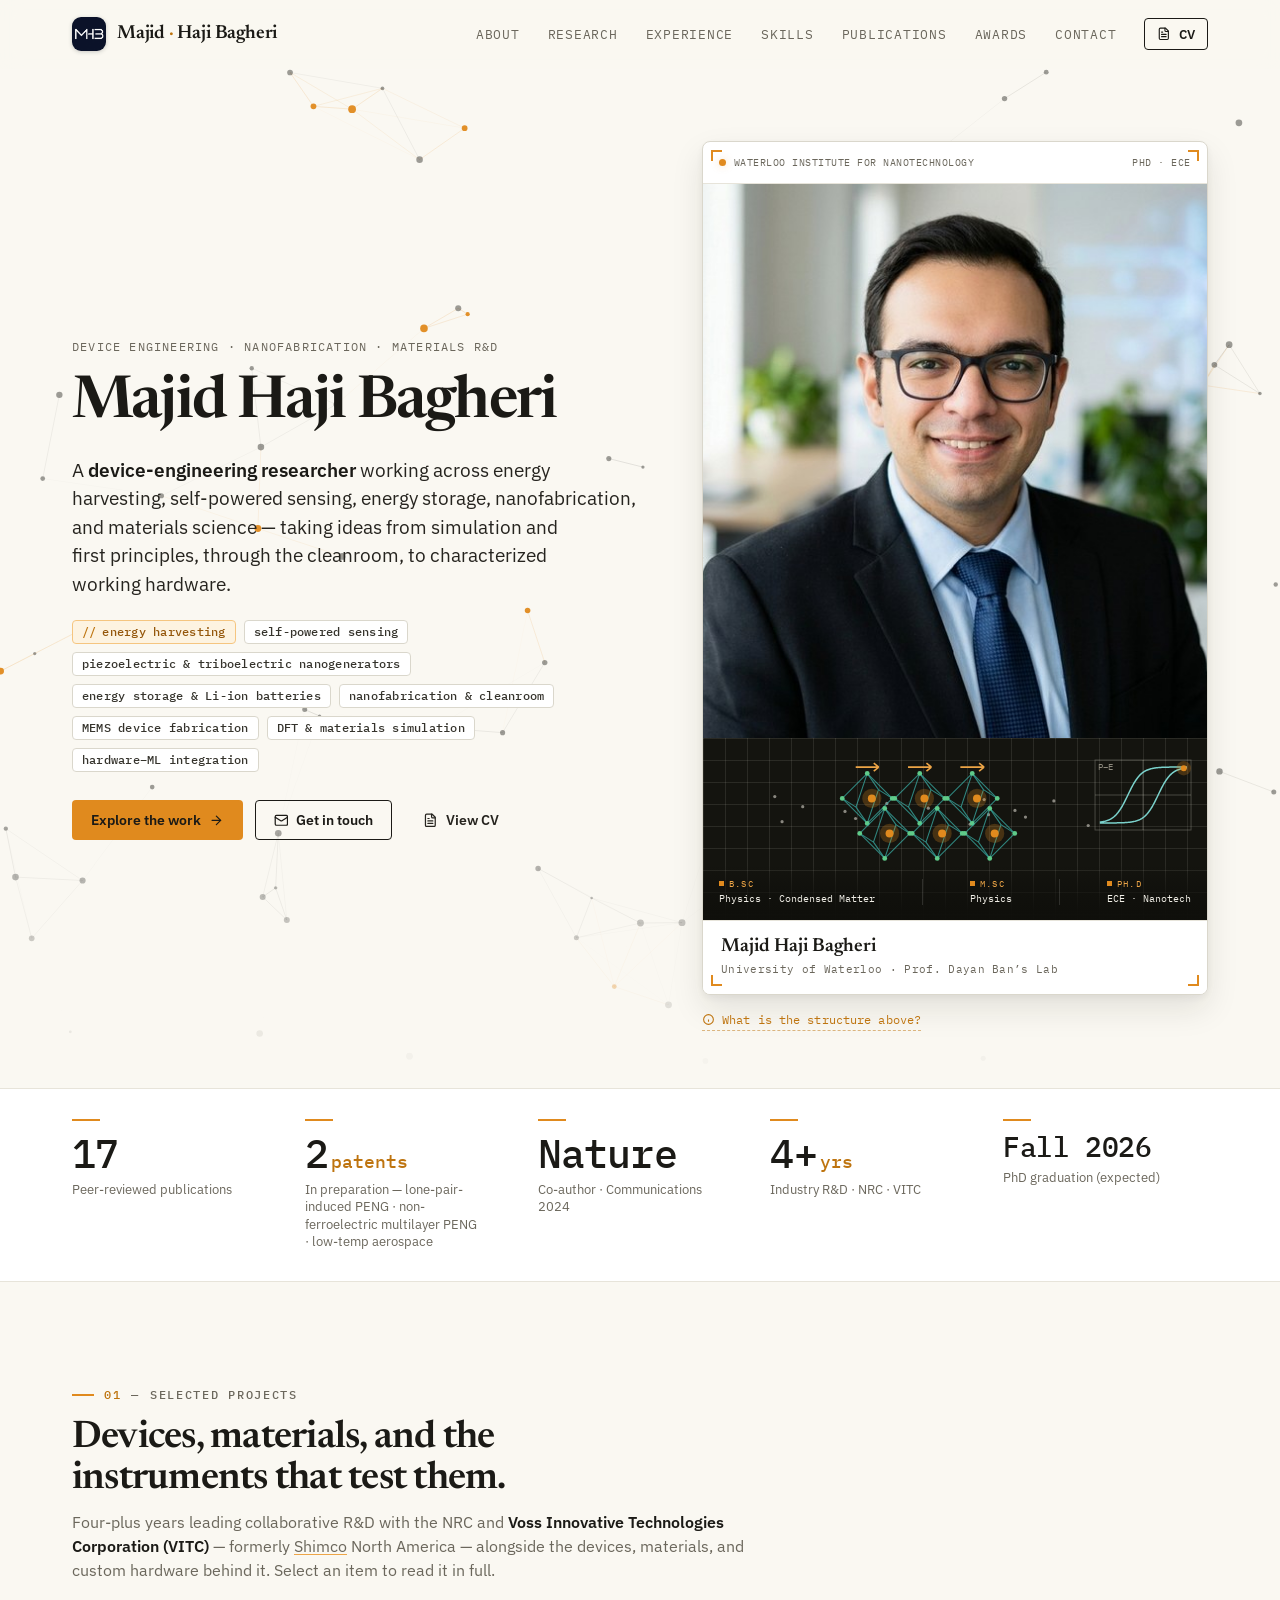
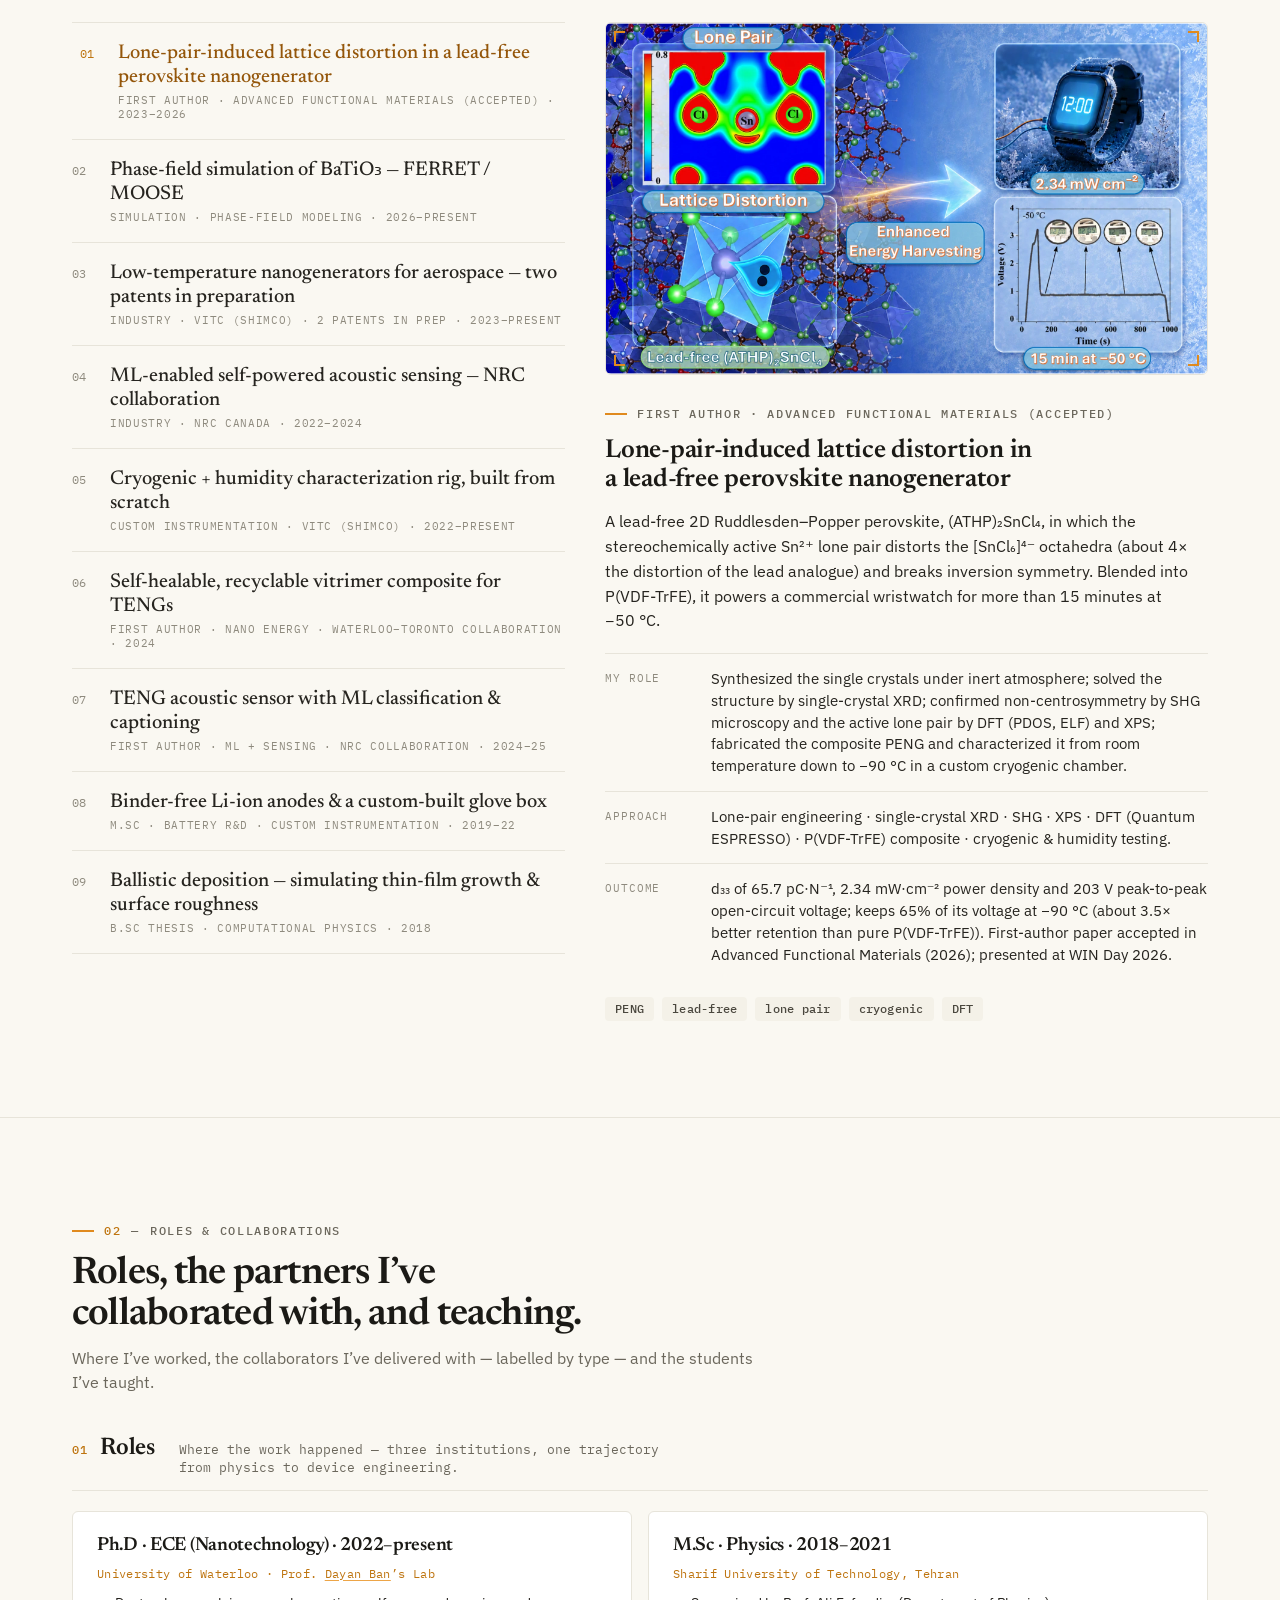
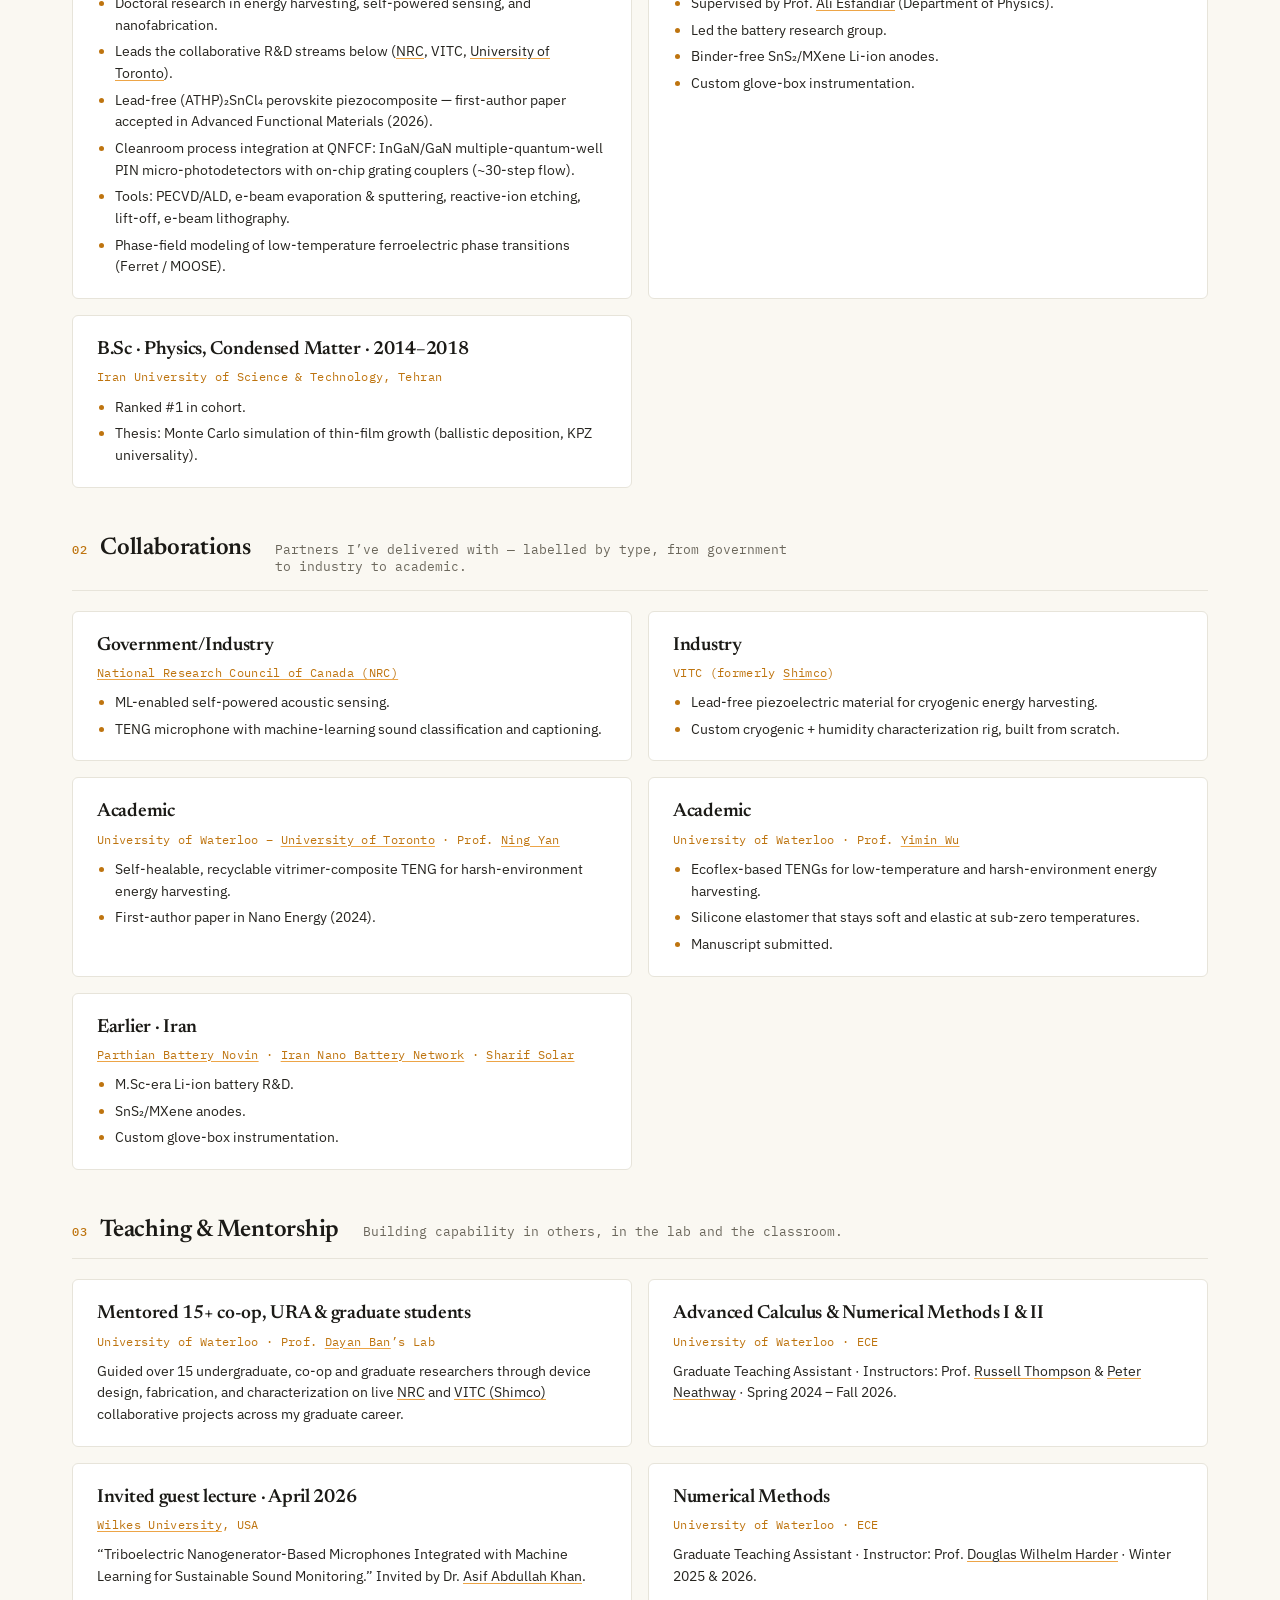
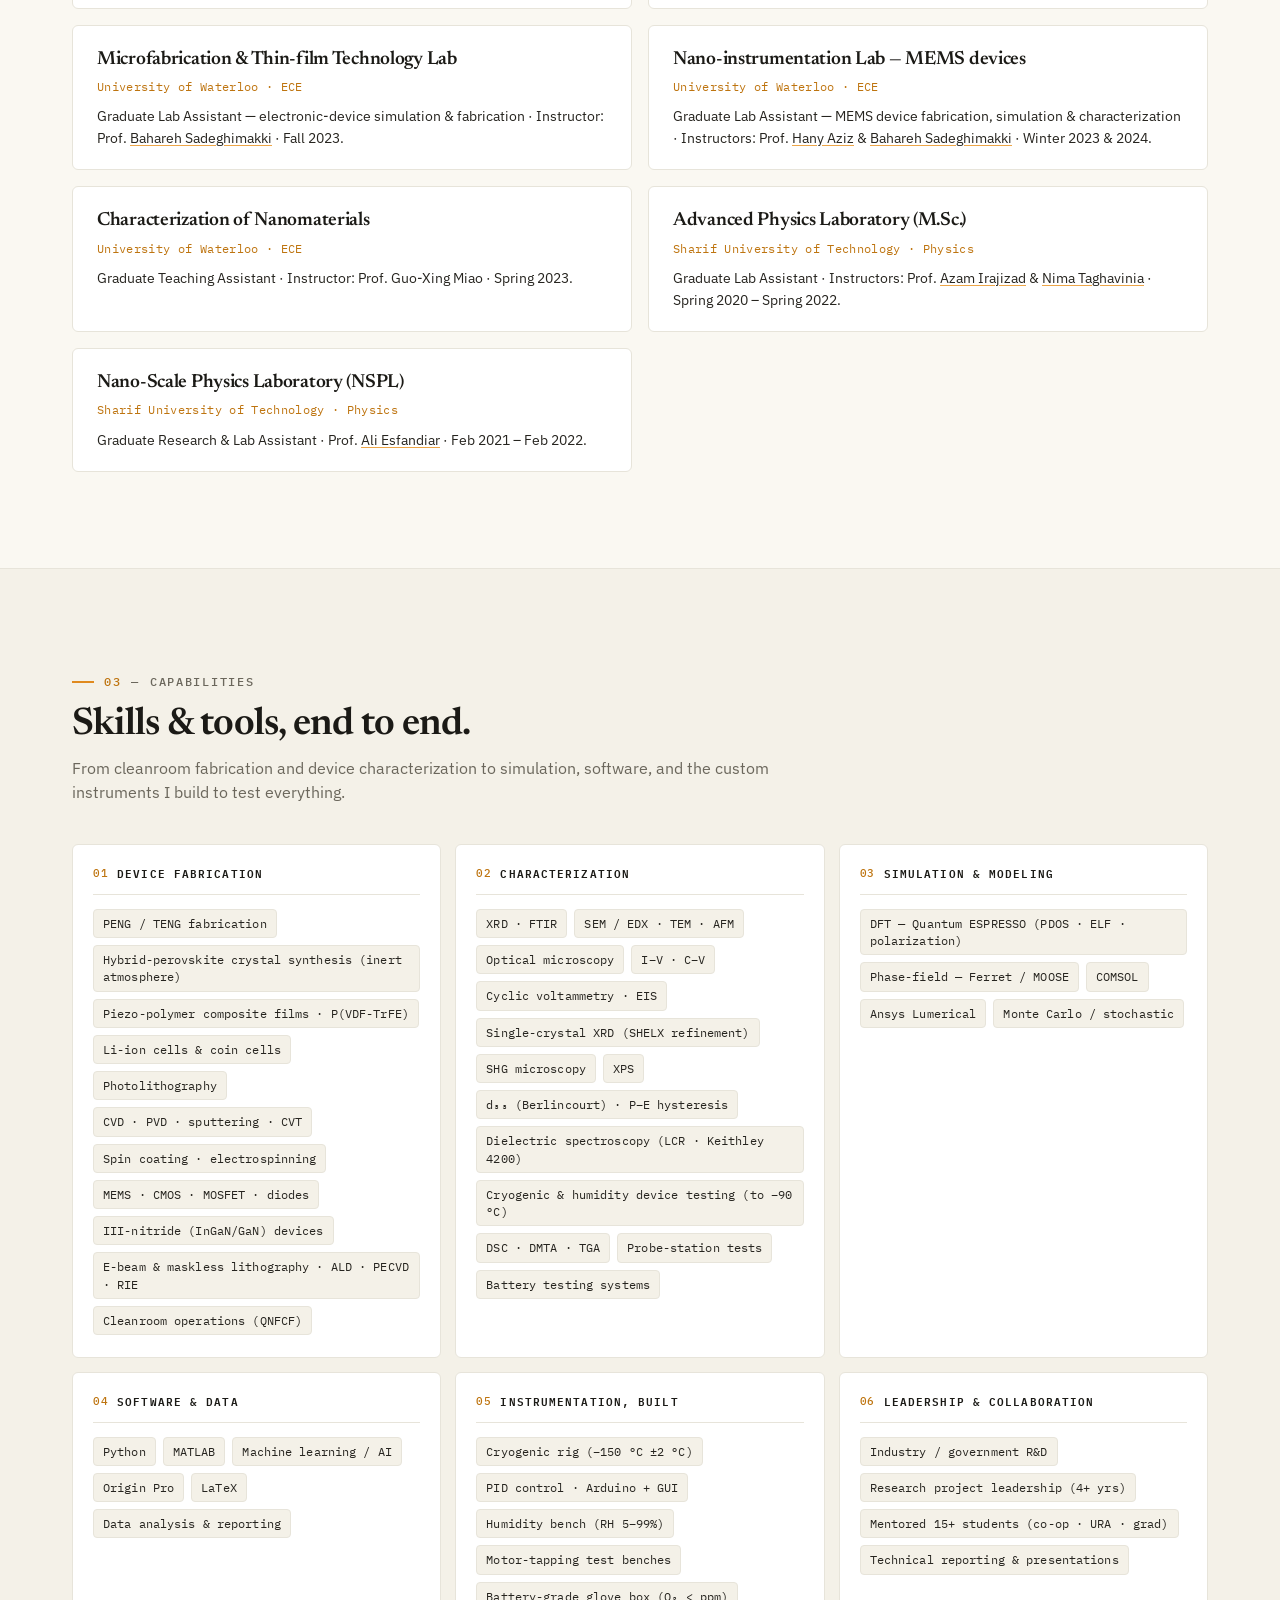
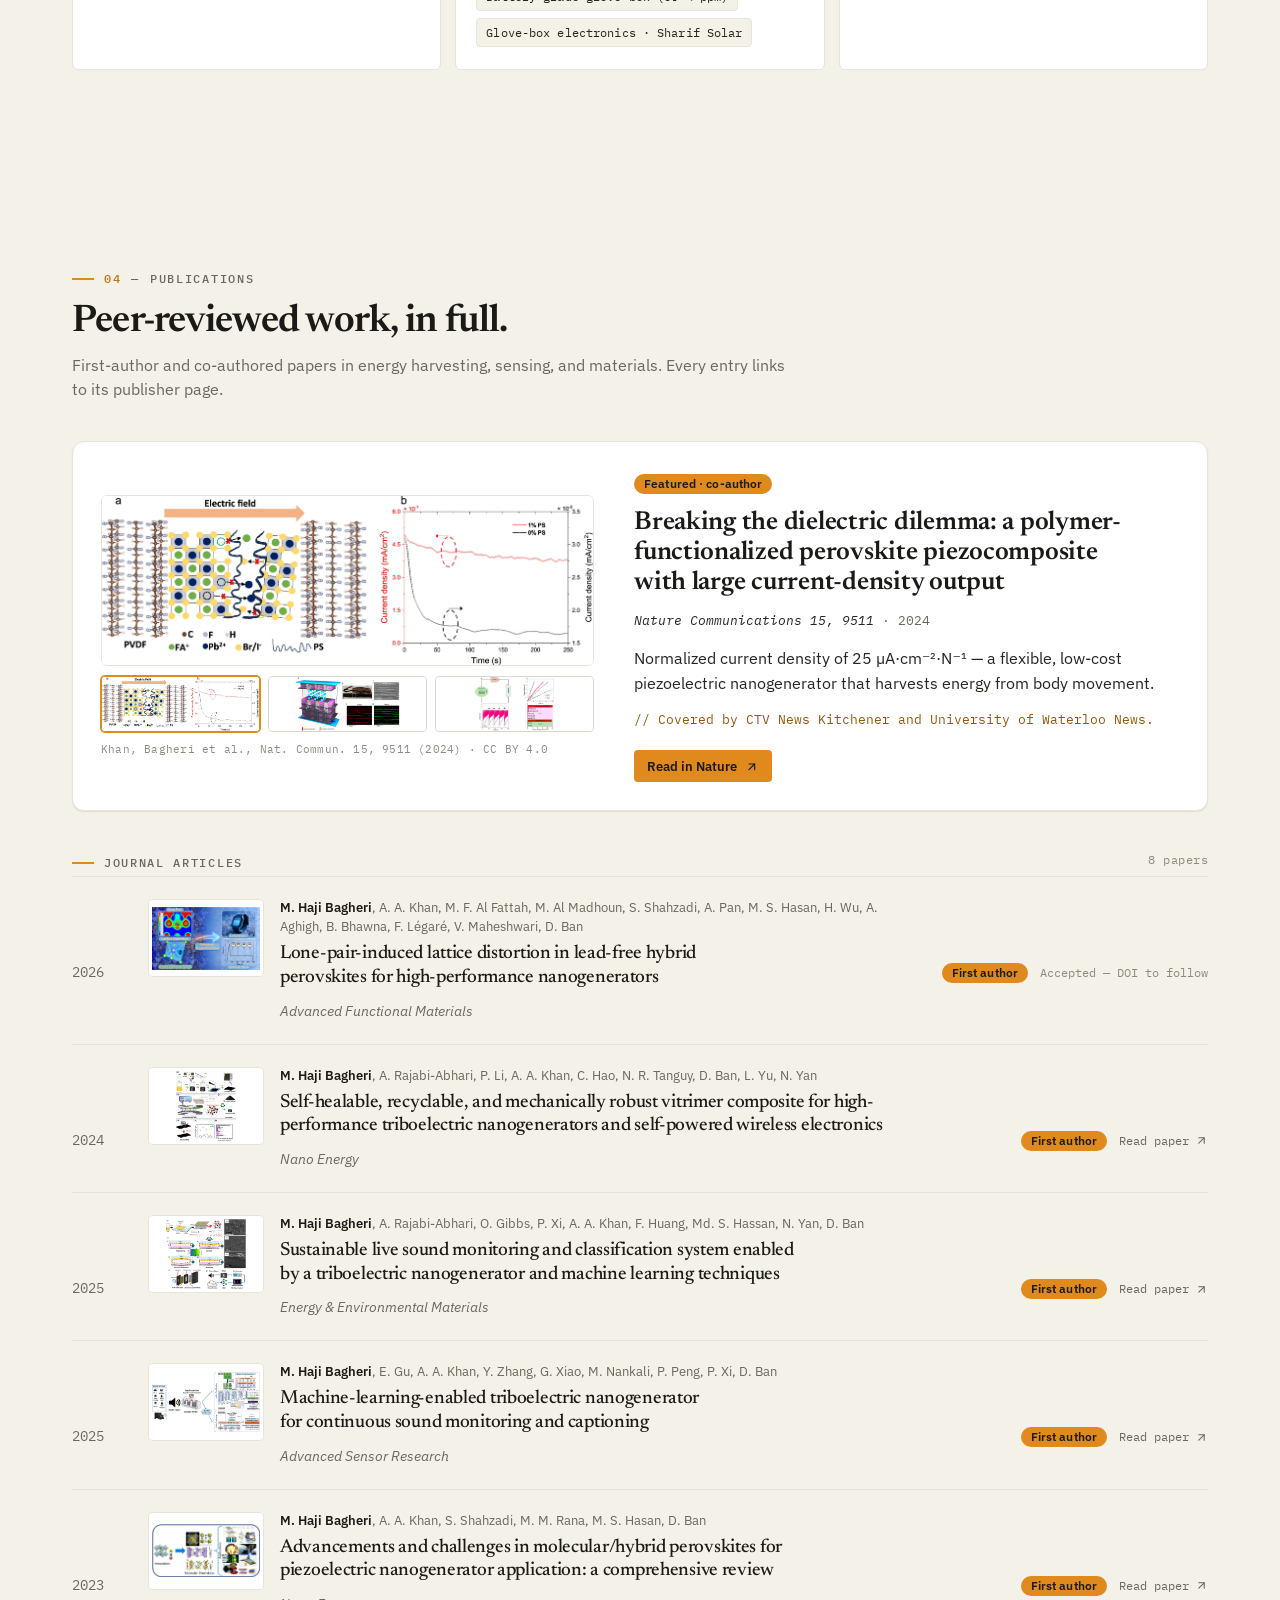
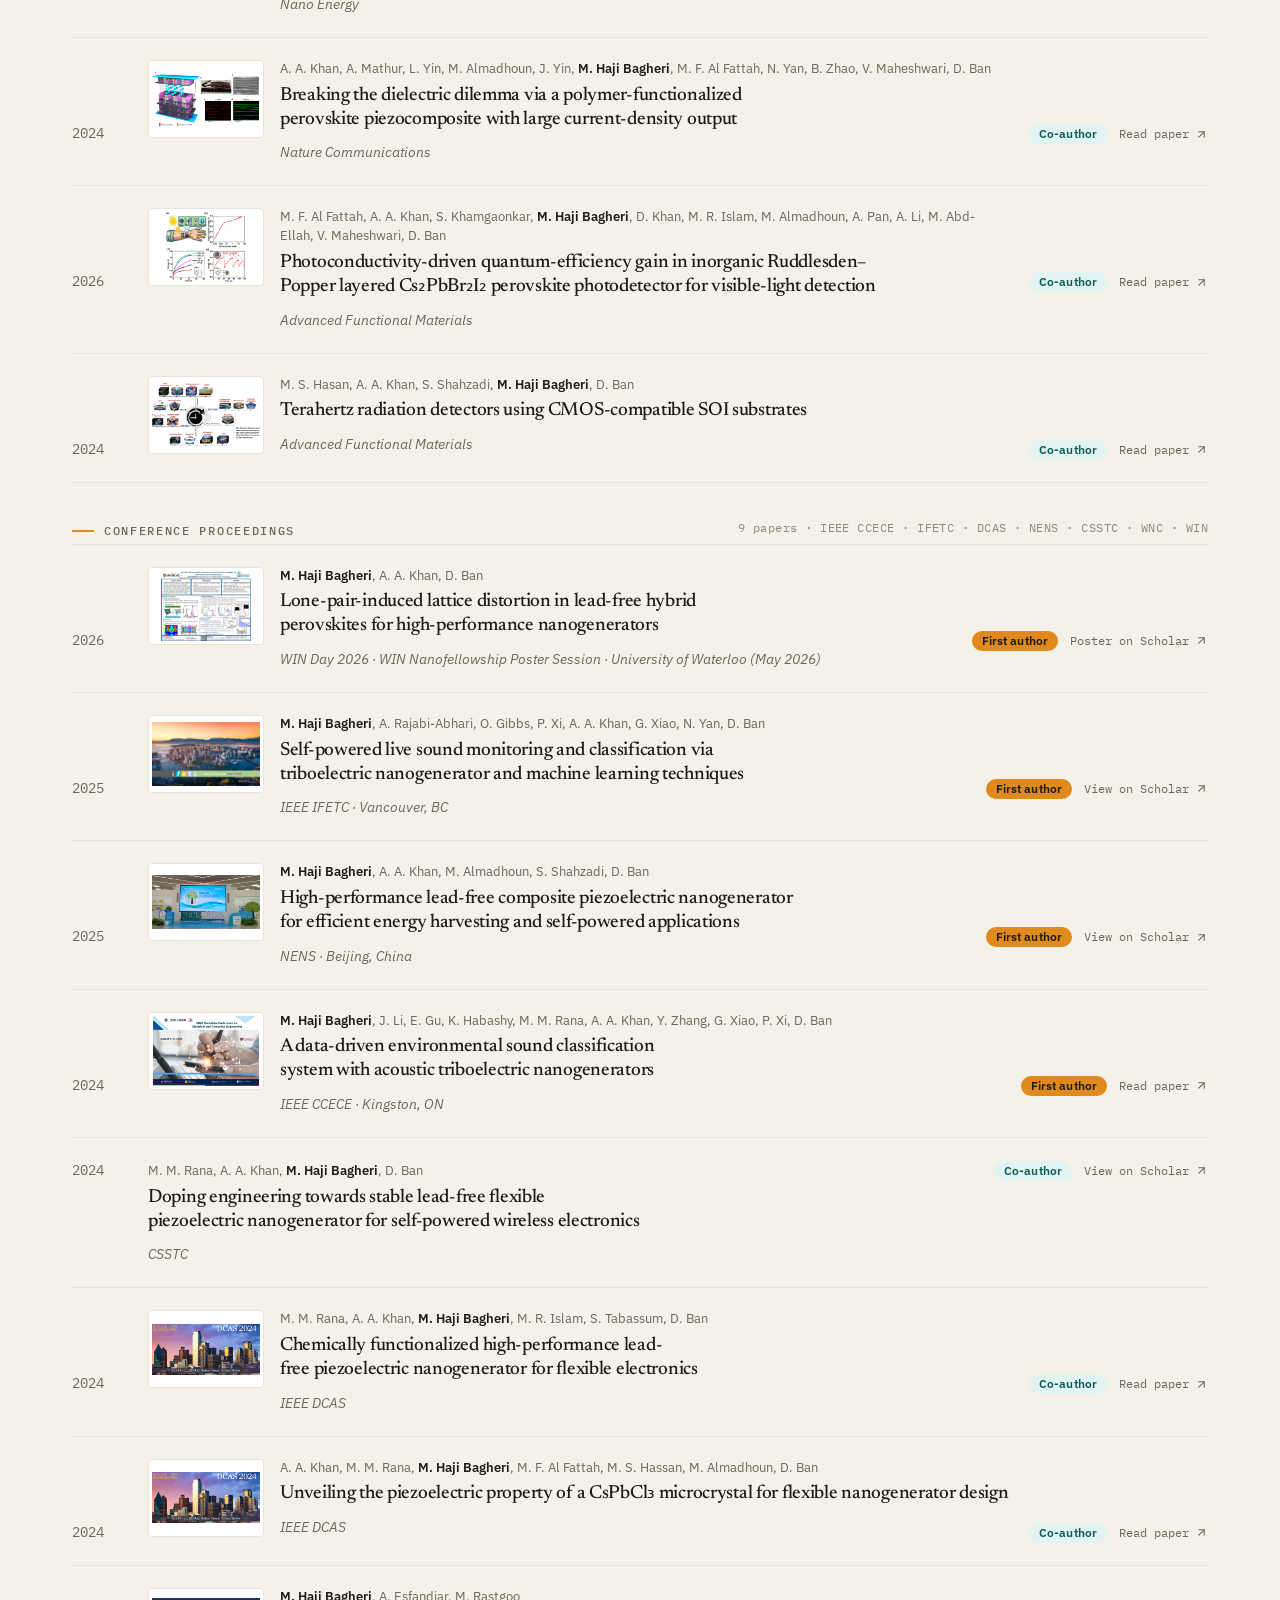
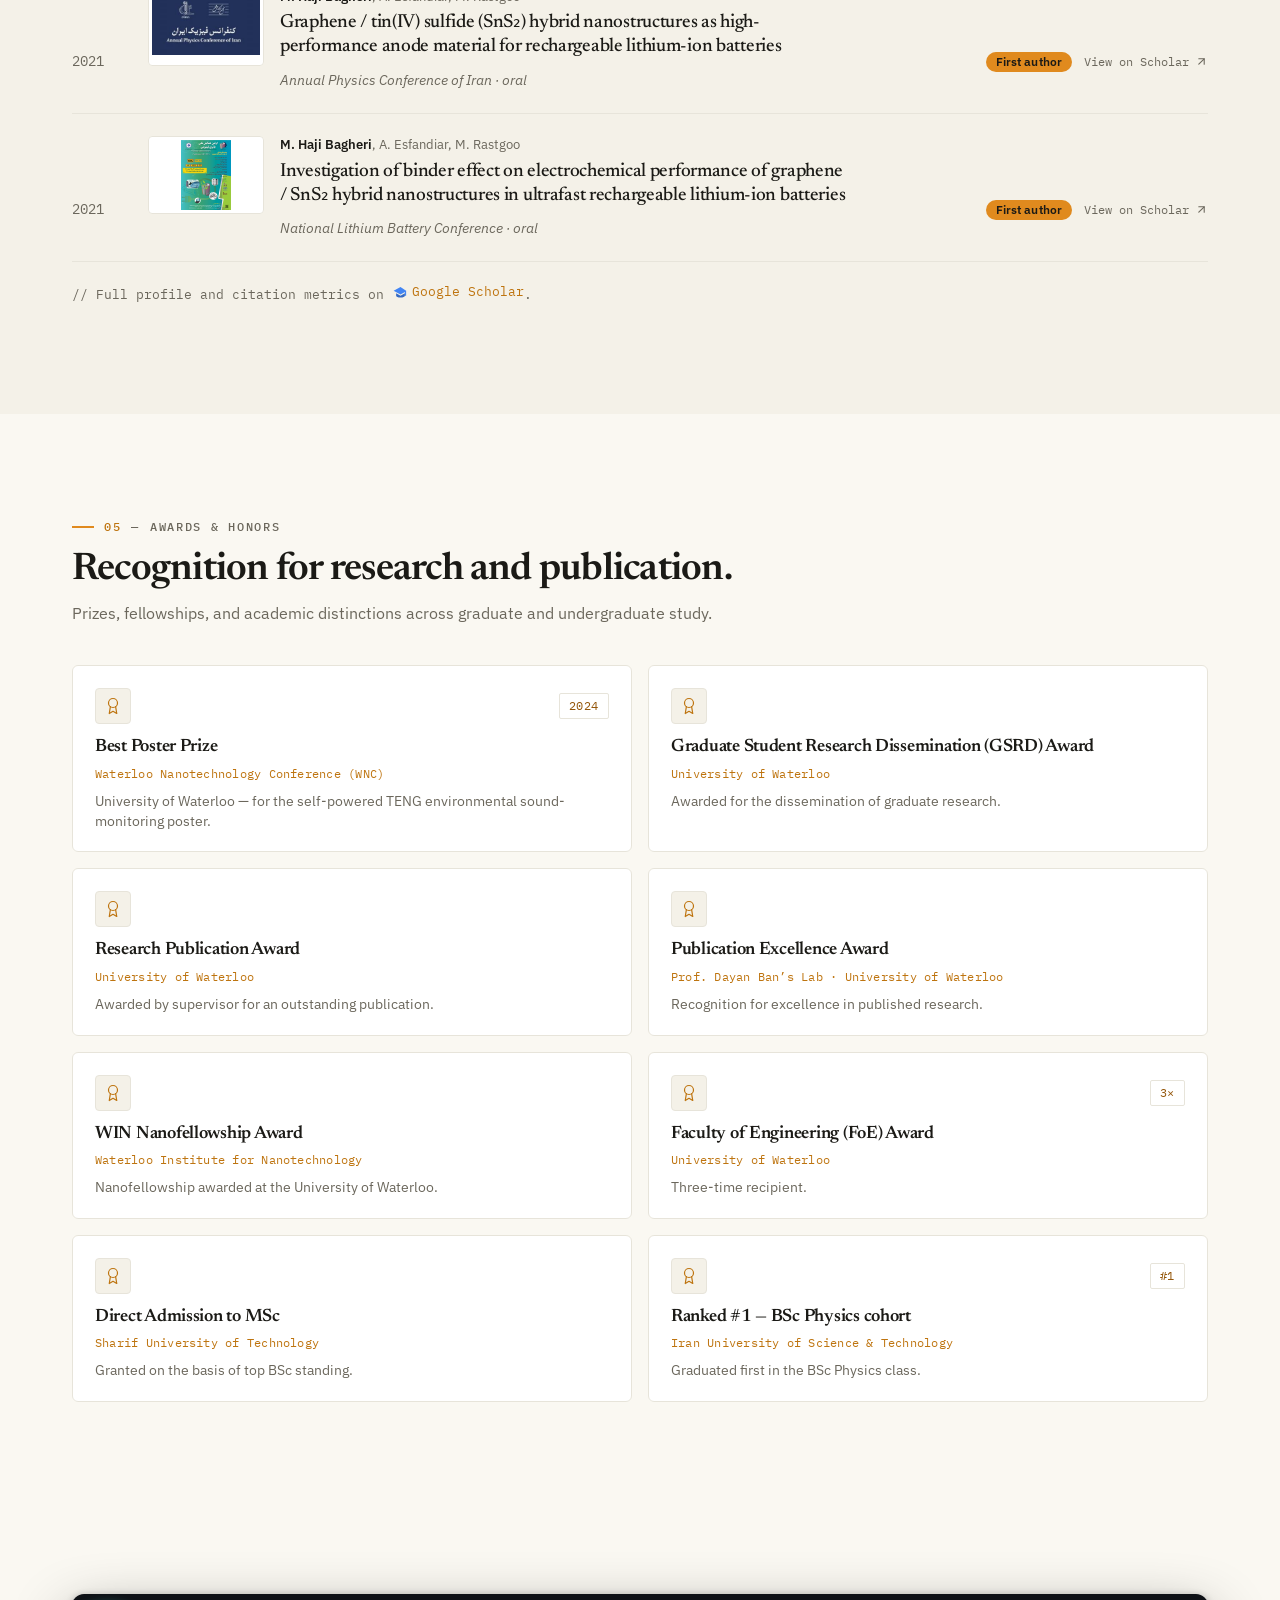
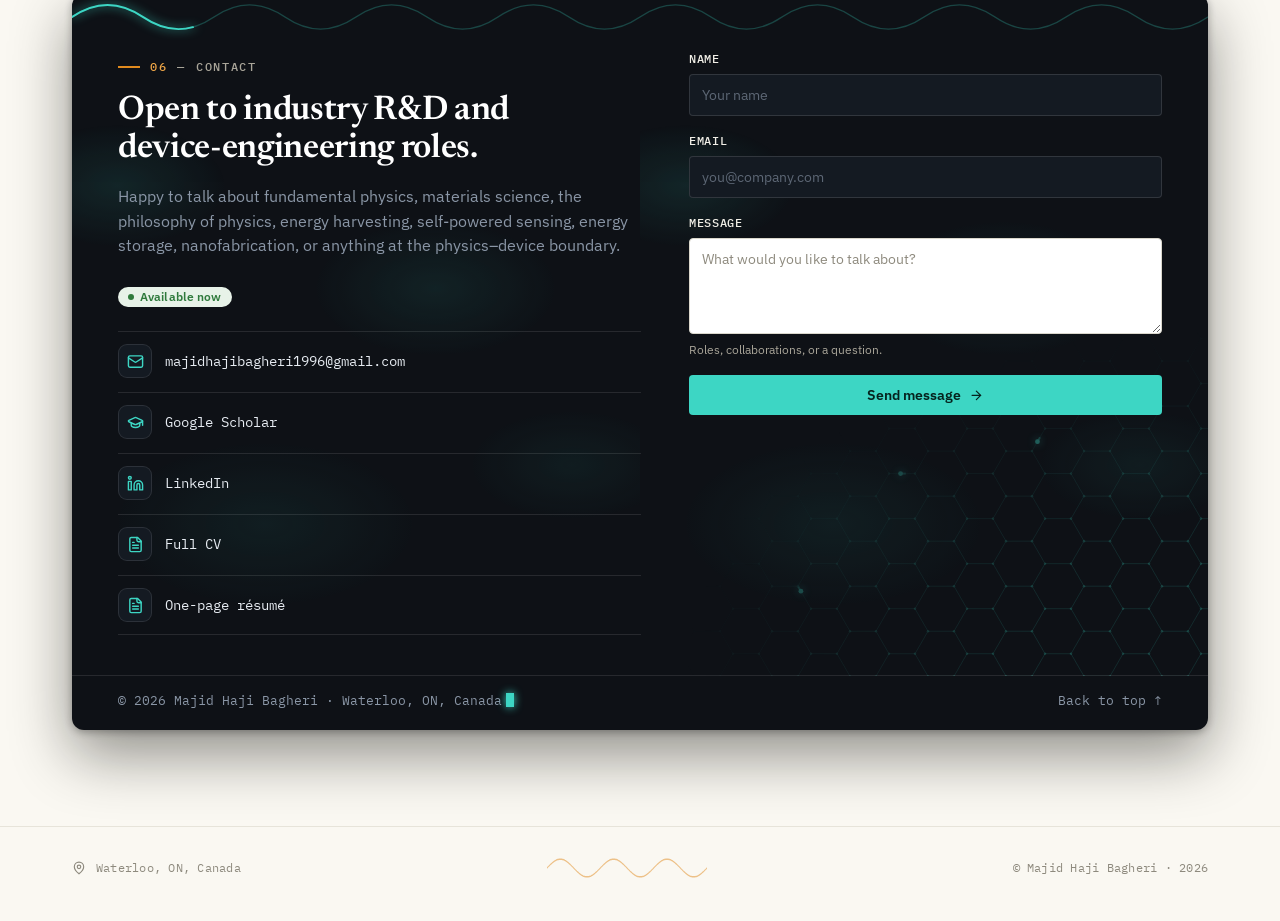
==== index.html @ 0c7f90b2 "Phase-field project second (2026-present); keep corner ticks off its footer Co-Authored-By: Claude O" ====
<!DOCTYPE html>
<html lang="en">
<head>
<meta charset="utf-8">
<link rel="canonical" href="https://www.majidhajibagheri.com/">
<meta name="viewport" content="width=device-width, initial-scale=1, viewport-fit=cover">
<title>Majid Haji Bagheri — Research Portfolio</title>
<meta name="description" content="Majid Haji Bagheri — device-engineering researcher in energy harvesting, self-powered sensing, energy storage and nanofabrication.">
<link rel="icon" type="image/png" sizes="96x96" href="/assets/favicon-96.png?v=4">
<link rel="icon" type="image/png" sizes="48x48" href="/assets/favicon-48.png?v=4">
<link rel="icon" type="image/png" sizes="32x32" href="/favicon.png?v=4">
<link rel="shortcut icon" href="/favicon.png?v=4">
<link rel="apple-touch-icon" sizes="180x180" href="assets/apple-touch-icon.png?v=3">
<link rel="manifest" href="site.webmanifest">
<meta name="theme-color" content="#0b1229">
<meta property="og:type" content="website">
<meta property="og:title" content="Majid Haji Bagheri — Research Portfolio">
<meta property="og:description" content="Device-engineering researcher in energy harvesting, self-powered sensing, energy storage and nanofabrication.">
<meta property="og:image" content="assets/mhb-logo.png?v=3">
<meta property="og:url" content="https://www.majidhajibagheri.com/">
<meta name="twitter:card" content="summary">
<meta name="twitter:image" content="assets/mhb-logo.png?v=3">
<link rel="preconnect" href="https://fonts.googleapis.com">
<link rel="preconnect" href="https://fonts.gstatic.com" crossorigin>
<link href="https://fonts.googleapis.com/css2?family=Newsreader:ital,wght@0,400;0,500;0,600;0,700;1,400;1,500&family=IBM+Plex+Sans:wght@400;500;600;700&family=IBM+Plex+Mono:wght@400;500;600&display=swap" rel="stylesheet">
<style>

/* tokens/colors.css */
/* ============================================================
   COLORS — Bagheri Research
   Warm paper + warm near-black ink + a single signal-amber
   energy accent, a deep instrument-panel dark, and a cyan
   trace color for data. Base values first, semantic aliases last.
   ============================================================ */

:root {
  /* ---- Ink scale (warm near-black → light) ---- */
  --ink-900: #1B1A16;  /* primary text */
  --ink-800: #26241F;
  --ink-700: #35332C;
  --ink-600: #4A473E;
  --ink-500: #6B675C;  /* muted text */
  --ink-400: #8E8A7E;  /* faint text */
  --ink-300: #ABA89D;
  --ink-200: #CBC8BE;
  --ink-150: #DAD7CC;  /* strong hairline */
  --ink-100: #E7E4DA;  /* hairline border */
  --ink-50:  #F1EFE7;  /* subtle fill */

  /* ---- Paper (warm off-white surfaces) ---- */
  --paper-0: #FFFFFF;  /* cards */
  --paper-1: #FAF8F2;  /* page background */
  --paper-2: #F4F1E8;  /* sunken surface */
  --paper-3: #EBE7DB;  /* wells / tertiary */

  /* ---- Instrument panel (dark surfaces) ---- */
  --panel-900: #14140F; /* deepest, slightly warm black */
  --panel-800: #1C1B15;
  --panel-700: #26251D;
  --panel-600: #34322A;
  --panel-line: rgba(241, 239, 231, 0.10); /* grid lines on dark */

  /* ---- Signal amber (energy / voltage accent) ---- */
  --signal-700: #94560A;
  --signal-600: #BE740F;
  --signal-500: #E08A1E;  /* PRIMARY accent */
  --signal-400: #EDA547;
  --signal-300: #F5C580;
  --signal-200: #FBE3BB;
  --signal-100: #FDF3E1;
  --signal-glow: rgba(224, 138, 30, 0.28); /* amber glow on dark */

  /* ---- Trace cyan (secondary instrument trace / info) ---- */
  --trace-700: #0E5C57;
  --trace-600: #157E78;
  --trace-500: #1F968F;
  --trace-400: #3CB7AF;
  --trace-300: #7BD2CC;
  --trace-100: #E2F4F2;

  /* ---- Semantic status ---- */
  --success-600: #2F7A3C;
  --success-500: #3F8A4B;
  --success-100: #E7F2E8;
  --danger-600:  #A83D26;
  --danger-500:  #C0492F;
  --danger-100:  #F8E7E2;
  --warning-500: var(--signal-500);
  --warning-100: var(--signal-100);
  --info-500:    var(--trace-500);
  --info-100:    var(--trace-100);

  /* ============================================================
     SEMANTIC ALIASES — use these in components
     ============================================================ */

  /* Text */
  --text-strong:        var(--ink-900);
  --text-body:          var(--ink-800);
  --text-muted:         var(--ink-500);
  --text-faint:         var(--ink-400);
  --text-accent:        var(--signal-600);
  --text-link:          var(--ink-900);
  --text-link-hover:    var(--signal-600);
  --text-on-dark:       #F1EFE7;
  --text-on-dark-muted: #A9A599;
  --text-on-accent:     #1B1A16;

  /* Surfaces */
  --surface-page:    var(--paper-1);
  --surface-card:    var(--paper-0);
  --surface-sunken:  var(--paper-2);
  --surface-well:    var(--paper-3);
  --surface-panel:   var(--panel-900);
  --surface-panel-2: var(--panel-800);

  /* Borders */
  --border-hairline: var(--ink-100);
  --border-strong:   var(--ink-150);
  --border-bold:     var(--ink-300);
  --border-ink:      var(--ink-900);
  --border-on-dark:  rgba(241, 239, 231, 0.14);

  /* Accent */
  --accent:        var(--signal-500);
  --accent-hover:  var(--signal-600);
  --accent-press:  var(--signal-700);
  --accent-soft:   var(--signal-100);
  --accent-text:   var(--signal-600);

  /* Focus */
  --focus-ring:   var(--signal-400);
  --focus-shadow: 0 0 0 3px rgba(224, 138, 30, 0.30);

  /* Grid motif (light) */
  --grid-line:        rgba(27, 26, 22, 0.055);
  --grid-line-strong: rgba(27, 26, 22, 0.10);
}

/* tokens/typography.css */
/* ============================================================
   TYPOGRAPHY — Bagheri Research
   Three voices:
     serif (Newsreader)   — the physicist / editorial headlines
     sans  (IBM Plex Sans) — the device engineer / body & UI
     mono  (IBM Plex Mono) — the instrument / data labels & readouts
   ============================================================ */

:root {
  /* Families */
  --font-serif: 'Newsreader', Georgia, 'Times New Roman', serif;
  --font-sans:  'IBM Plex Sans', system-ui, -apple-system, Segoe UI, sans-serif;
  --font-mono:  'IBM Plex Mono', ui-monospace, 'SFMono-Regular', Menlo, monospace;

  /* Type scale (rem on a 16px root) */
  --text-display: 4.5rem;   /* 72 — hero */
  --text-h1:      3rem;     /* 48 */
  --text-h2:      2.25rem;  /* 36 */
  --text-h3:      1.5rem;   /* 24 */
  --text-h4:      1.25rem;  /* 20 */
  --text-lg:      1.125rem; /* 18 — lead body */
  --text-base:    1rem;     /* 16 — body */
  --text-sm:      0.875rem; /* 14 */
  --text-xs:      0.75rem;  /* 12 */
  --text-2xs:     0.6875rem;/* 11 — mono micro-labels */

  /* Weights */
  --weight-regular:  400;
  --weight-medium:   500;
  --weight-semibold: 600;
  --weight-bold:     700;

  /* Line heights */
  --lh-tight:   1.04; /* @kind other */
  --lh-snug:    1.18; /* @kind other */
  --lh-normal:  1.5; /* @kind other */
  --lh-relaxed: 1.65; /* @kind other */

  /* Letter spacing */
  --tracking-tighter: -0.03em;
  --tracking-tight:   -0.015em;
  --tracking-normal:  0;
  --tracking-wide:    0.04em;
  --tracking-label:   0.14em;  /* uppercase mono kickers */

  /* ---- Semantic role tokens ---- */
  --font-display: var(--font-serif);  /* headlines */
  --font-body:    var(--font-sans);   /* paragraphs, UI */
  --font-data:    var(--font-mono);   /* labels, stats, code */
}

/* tokens/spacing.css */
/* ============================================================
   SPACING & LAYOUT — Bagheri Research
   4px base grid. Tight, engineered rhythm.
   ============================================================ */

:root {
  --space-0:  0;
  --space-1:  4px;
  --space-2:  8px;
  --space-3:  12px;
  --space-4:  16px;
  --space-5:  20px;
  --space-6:  24px;
  --space-7:  28px;
  --space-8:  32px;
  --space-10: 40px;
  --space-12: 48px;
  --space-14: 56px;
  --space-16: 64px;
  --space-20: 80px;
  --space-24: 96px;
  --space-32: 128px;
  --space-40: 160px;

  /* Layout */
  --container-max:  1200px;
  --container-prose: 720px;
  --gutter:         24px;
  --gutter-lg:      48px;

  /* Section rhythm */
  --section-y:    var(--space-24);
  --section-y-sm: var(--space-16);
}

/* tokens/elevation.css */
/* ============================================================
   ELEVATION — Bagheri Research
   Radii, border weights, and shadows.
   Instrument feel: sharp corners, crisp hairline borders,
   restrained low-spread shadows (paper on a desk).
   ============================================================ */

:root {
  /* Radii — small and precise */
  --radius-0:    0;
  --radius-1:    2px;
  --radius-2:    4px;   /* default control radius */
  --radius-3:    6px;
  --radius-4:    8px;   /* cards */
  --radius-5:    12px;  /* large surfaces */
  --radius-pill: 999px;

  /* Border weights */
  --bw-1: 1px;
  --bw-2: 2px;

  /* Shadows (warm-tinted, low spread) */
  --shadow-xs: 0 1px 1px rgba(27, 26, 22, 0.05);
  --shadow-sm: 0 1px 2px rgba(27, 26, 22, 0.06), 0 1px 1px rgba(27, 26, 22, 0.04);
  --shadow-md: 0 4px 10px rgba(27, 26, 22, 0.07), 0 1px 2px rgba(27, 26, 22, 0.05);
  --shadow-lg: 0 14px 32px rgba(27, 26, 22, 0.10), 0 3px 8px rgba(27, 26, 22, 0.06);
  --shadow-xl: 0 28px 60px rgba(27, 26, 22, 0.16), 0 6px 16px rgba(27, 26, 22, 0.08);

  /* Dark / instrument-panel shadow (with faint amber lift) */
  --shadow-panel: 0 24px 60px rgba(10, 10, 7, 0.45), 0 2px 8px rgba(10, 10, 7, 0.30);

  /* Inset / sunken */
  --shadow-inset: inset 0 1px 2px rgba(27, 26, 22, 0.08);
}

/* tokens/motion.css */
/* ============================================================
   MOTION — Bagheri Research
   Crisp, measured easing. No bounce. Signal-like settle.
   ============================================================ */

:root {
  --ease-out:    cubic-bezier(0.22, 0.61, 0.20, 1); /* @kind other */
  --ease-in-out: cubic-bezier(0.65, 0, 0.35, 1); /* @kind other */
  --ease-signal: cubic-bezier(0.16, 1, 0.30, 1); /* @kind other */

  --dur-instant: 80ms; /* @kind other */
  --dur-fast:    140ms; /* @kind other */
  --dur-base:    220ms; /* @kind other */
  --dur-slow:    360ms; /* @kind other */
  --dur-trace:   1100ms; /* @kind other */
}

@media (prefers-reduced-motion: reduce) {
  :root {
    --dur-instant: 0ms; /* @kind other */
    --dur-fast: 0ms; /* @kind other */
    --dur-base: 0ms; /* @kind other */
    --dur-slow: 0ms; /* @kind other */
    --dur-trace: 0ms; /* @kind other */
  }
}

/* tokens/base.css */
/* ============================================================
   BASE — Bagheri Research
   Light element resets + defaults so consumers inherit the
   brand voice. Scoped to sensible defaults; no utility classes.
   ============================================================ */

*, *::before, *::after { box-sizing: border-box; }

html { -webkit-text-size-adjust: 100%; }

body {
  margin: 0;
  background: var(--surface-page);
  color: var(--text-body);
  font-family: var(--font-body);
  font-size: var(--text-base);
  line-height: var(--lh-normal);
  -webkit-font-smoothing: antialiased;
  text-rendering: optimizeLegibility;
}

h1, h2, h3, h4 {
  font-family: var(--font-display);
  color: var(--text-strong);
  font-weight: var(--weight-semibold);
  line-height: var(--lh-snug);
  letter-spacing: var(--tracking-tight);
  margin: 0 0 0.5em;
  text-wrap: balance;
}

h1 { font-size: var(--text-h1); line-height: var(--lh-tight); }
h2 { font-size: var(--text-h2); }
h3 { font-size: var(--text-h3); }
h4 { font-size: var(--text-h4); }

p { margin: 0 0 1em; text-wrap: pretty; }

a {
  color: var(--text-link);
  text-decoration: underline;
  text-decoration-thickness: 1px;
  text-underline-offset: 2px;
  text-decoration-color: var(--ink-200);
  transition: color var(--dur-fast) var(--ease-out),
              text-decoration-color var(--dur-fast) var(--ease-out);
}
a:hover { color: var(--text-link-hover); text-decoration-color: var(--signal-400); }

code, kbd, samp { font-family: var(--font-data); font-size: 0.92em; }

::selection { background: var(--signal-200); color: var(--ink-900); }

:focus-visible {
  outline: 2px solid var(--focus-ring);
  outline-offset: 2px;
}

hr {
  border: 0;
  border-top: var(--bw-1) solid var(--border-hairline);
  margin: var(--space-8) 0;
}

small { font-size: var(--text-sm); }
strong, b { font-weight: var(--weight-semibold); }

/* site.css */
/* ============================================================
   Website UI kit — layout + interaction styles.
   Primitives come from the design system; this file is
   composition only (grids, sections, hover states).
   ============================================================ */

.site { background: var(--surface-page); color: var(--text-body); min-height: 100%; }
.wrap { max-width: var(--container-max); margin: 0 auto; padding: 0 32px; }

html { scroll-behavior: smooth; }
@media (prefers-reduced-motion: reduce) { html { scroll-behavior: auto; } }
section[id] { scroll-margin-top: 84px; }
/* ---- Nav ---- */
.nav { position: sticky; top: 0; z-index: 50; background: color-mix(in oklab, var(--surface-page) 86%, transparent);
  backdrop-filter: saturate(1.2) blur(10px); border-bottom: 1px solid transparent; transition: border-color var(--dur-base) var(--ease-out), background var(--dur-base) var(--ease-out); }
.nav[data-scrolled="true"] { border-bottom-color: var(--border-hairline); background: color-mix(in oklab, var(--surface-page) 94%, transparent); }
.nav__inner { display: flex; align-items: center; justify-content: space-between; height: 68px; }
.wordmark { display: inline-flex; align-items: center; gap: 11px; font-family: var(--font-serif); font-size: 19px; font-weight: 600; letter-spacing: -0.01em; color: var(--text-strong); text-decoration: none; }
.wordmark__logo { width: 34px; height: 34px; flex: none; display: block; border-radius: 9px; box-shadow: 0 1px 4px rgba(0,0,0,0.20); }
.wordmark b { color: var(--signal-600); font-weight: 600; }
.nav__links { display: flex; align-items: center; gap: 28px; }
.nav__link { font-family: var(--font-mono); font-size: 12.5px; letter-spacing: 0.06em; text-transform: uppercase;
  color: var(--text-muted); text-decoration: none; transition: color var(--dur-fast) var(--ease-out); position: relative; padding: 4px 0; }
.nav__link:hover { color: var(--text-strong); }
.nav__link::after { content: ""; position: absolute; left: 0; bottom: -2px; width: 0; height: 2px; background: var(--signal-500); transition: width var(--dur-base) var(--ease-out); }
.nav__link:hover::after { width: 100%; }
.nav__burger { display: none; }
.nav__mobile { display: none; }
@media (max-width: 900px) {
  .nav__links .nav__link { display: none; }
  .nav__links { gap: 12px; }
  .wordmark { font-size: 16px; gap: 9px; min-width: 0; }
  .wordmark span { white-space: nowrap; }
  .wordmark__logo { width: 30px; height: 30px; }
  .nav__burger { display: inline-flex; flex-direction: column; align-items: center; justify-content: center; gap: 5px;
    width: 40px; height: 40px; flex: none; padding: 0; border: 0; background: none; cursor: pointer; }
  .nav__burger span { display: block; width: 22px; height: 2px; border-radius: 2px; background: var(--text-strong);
    transition: transform .26s var(--ease-out), opacity .2s var(--ease-out); }
  .nav__burger[aria-expanded="true"] span:nth-child(1) { transform: translateY(7px) rotate(45deg); }
  .nav__burger[aria-expanded="true"] span:nth-child(2) { opacity: 0; }
  .nav__burger[aria-expanded="true"] span:nth-child(3) { transform: translateY(-7px) rotate(-45deg); }
  .nav__mobile { display: block; overflow: hidden; max-height: 0; background: var(--surface-page);
    border-bottom: 1px solid transparent; transition: max-height .32s var(--ease-out), border-color .32s; }
  .nav__mobile[data-open="true"] { max-height: 80vh; border-bottom-color: var(--border-hairline); box-shadow: var(--shadow-sm); }
  .nav__mlink { display: block; padding: 14px 28px; font-family: var(--font-mono); font-size: 13px; letter-spacing: 0.06em;
    text-transform: uppercase; color: var(--text-muted); text-decoration: none; border-top: 1px solid var(--border-hairline); transition: background .15s, color .15s; }
  .nav__mlink:first-child { border-top: 0; }
  .nav__mlink:hover, .nav__mlink:active { color: var(--text-strong); background: var(--surface-card); }
}
@media (max-width: 400px) {
  .wordmark { font-size: 13.5px; gap: 7px; }
  .wordmark__logo { width: 27px; height: 27px; }
  .nav__links { gap: 9px; }
}

/* ---- Hero ---- */
.hero { position: relative; padding: 72px 0 56px; overflow: hidden; background: var(--surface-page); }
.hero__grid { display: none; }
.hero__particles { position: absolute; inset: 0; width: 100%; height: 100%; z-index: 0; pointer-events: none; }
.hero__row { position: relative; z-index: 1; display: grid; grid-template-columns: 1.15fr 1fr; gap: 48px; align-items: center; }
.hero__h1 { font-family: var(--font-serif); font-size: clamp(31px, 4.6vw, 60px); line-height: 1.0; white-space: nowrap; letter-spacing: -0.03em; font-weight: 600; color: var(--text-strong); margin: 18px 0 22px; }
.hero__lead { font-size: 19px; line-height: 1.5; color: var(--text-body); max-width: 30em; margin: 0 0 22px; }
.hero__lead b { color: var(--text-strong); font-weight: 600; }
.hero__tags { display: flex; flex-wrap: wrap; gap: 8px; margin-bottom: 28px; }
.hero__cta { display: flex; flex-wrap: wrap; gap: 12px; }

/* instrument panel (right) */
.panel { position: relative; background: var(--surface-panel); border: 1px solid var(--border-on-dark); border-radius: var(--radius-4);
  box-shadow: var(--shadow-panel); overflow: hidden;
  background-image: linear-gradient(var(--panel-line) 1px, transparent 1px), linear-gradient(90deg, var(--panel-line) 1px, transparent 1px);
  background-size: 26px 26px; }
.panel__bar { display: flex; align-items: center; justify-content: space-between; padding: 12px 16px; border-bottom: 1px solid var(--border-on-dark);
  font-family: var(--font-mono); font-size: 11px; letter-spacing: 0.12em; text-transform: uppercase; color: var(--text-on-dark-muted); }
.panel__dot { width: 7px; height: 7px; border-radius: 50%; background: var(--signal-500); box-shadow: 0 0 8px var(--signal-glow); display: inline-block; margin-right: 8px; }

/* ---- Hero profile (full-colour portrait frame) ---- */
.profile { position: relative; margin: 0; background: var(--surface-card);
  border: 1px solid var(--border-strong); border-radius: var(--radius-4);
  box-shadow: var(--shadow-lg); overflow: hidden; }
.profile__bar { display: flex; align-items: center; justify-content: space-between; gap: 12px;
  padding: 13px 16px; border-bottom: 1px solid var(--border-hairline);
  font-family: var(--font-mono); font-size: 10px; letter-spacing: 0.05em; text-transform: uppercase; color: var(--text-muted); }
.profile__bar > span { white-space: nowrap; display: inline-flex; align-items: center; }
.profile__photo { width: 100%; aspect-ratio: 4 / 4.4; object-fit: cover; object-position: center 22%; display: block; background: var(--paper-2); }
.profile__cap { padding: 16px 18px; border-top: 1px solid var(--border-hairline); background: var(--surface-card);
  display: flex; flex-direction: column; gap: 3px; }

/* phonon-lattice readout strip — animated traveling wave through a row of atoms */
.profile__signal { position: relative; overflow: hidden; min-height: 182px;
  background: var(--surface-panel); color: var(--text-on-dark);
  background-image: linear-gradient(var(--panel-line) 1px, transparent 1px), linear-gradient(90deg, var(--panel-line) 1px, transparent 1px);
  background-size: 22px 22px;
  display: flex; flex-direction: column; justify-content: flex-end; }
/* canvas keeps its original 204px frame; the top 22px grid row is cropped so the lattice sits one cell closer to the photo */
.profile__perovskite { position: absolute; left: 0; right: 0; bottom: 0; top: -22px; width: 100%; height: calc(100% + 22px); z-index: 0; pointer-events: none; }
.profile__spine { position: relative; z-index: 1; display: flex; align-items: stretch; justify-content: space-between; width: 100%; box-sizing: border-box;
  padding: 14px 16px 15px;
  background: linear-gradient(to top, rgba(15,15,11,0.96) 16%, rgba(15,15,11,0.55) 62%, rgba(15,15,11,0)); }
.profile__spinenode { flex: 0 1 auto; display: flex; flex-direction: column; gap: 5px; min-width: 0; }
.profile__spinedeg { display: inline-flex; align-items: center; gap: 5px; font-family: var(--font-mono); font-size: 9px; line-height: 1; letter-spacing: 0.14em; text-transform: uppercase; color: var(--signal-400); }
.profile__spinedeg::before { content: ""; flex: none; width: 5px; height: 5px; background: var(--signal-500); }
.profile__spinefld { font-family: var(--font-mono); font-size: 10px; line-height: 1.2; letter-spacing: 0; color: var(--text-on-dark); white-space: nowrap; }
.profile__spinesep { flex: none; align-self: stretch; width: 1px; background: var(--border-on-dark); margin: 0 9px; }
.profile__readout { display: flex; align-items: baseline; gap: 7px; flex: none; }
.profile__rlabel { font-family: var(--font-mono); font-size: 11px; letter-spacing: 0.08em; color: var(--text-on-dark-muted); text-transform: uppercase; }
.profile__rval { font-family: var(--font-mono); font-size: 18px; font-weight: 500; color: var(--text-on-dark); letter-spacing: 0.02em; }
.profile__rval span { font-size: 0.62em; color: var(--signal-400); margin-left: 2px; }
.profile__capname { font-family: var(--font-serif); font-size: 19px; font-weight: 600; color: var(--text-strong); line-height: 1.1; }
.profile__capmeta { font-family: var(--font-mono); font-size: 11px; letter-spacing: 0.03em; color: var(--text-muted); }
.profile__tick { position: absolute; width: 11px; height: 11px; pointer-events: none; z-index: 2; }
.profile__tick::before, .profile__tick::after { content: ""; position: absolute; background: var(--signal-500); }
.profile__tick::before { width: 11px; height: 2px; } .profile__tick::after { width: 2px; height: 11px; }
.profile__tick.tl { top: 8px; left: 8px; }
.profile__tick.tr { top: 8px; right: 8px; } .profile__tick.tr::before { right: 0; } .profile__tick.tr::after { right: 0; }
.profile__tick.bl { bottom: 8px; left: 8px; } .profile__tick.bl::before { bottom: 0; } .profile__tick.bl::after { bottom: 0; }
.profile__tick.br { bottom: 8px; right: 8px; } .profile__tick.br::before { bottom: 0; right: 0; } .profile__tick.br::after { bottom: 0; right: 0; }

/* ELF explainer link + hover popover under the portrait */
.profile-col { display: flex; flex-direction: column; align-items: stretch; scroll-margin-top: 92px; }
.elf-explain { position: relative; margin-top: 13px; align-self: flex-start; }
.elf-explain__link { display: inline-flex; align-items: center; gap: 7px; font-family: var(--font-mono); font-size: 11.5px; letter-spacing: 0.01em; color: var(--signal-600); text-decoration: none; border-bottom: 1px dashed rgba(190,116,15,0.5); padding-bottom: 2px; cursor: help; }
.elf-explain__link svg { width: 13px; height: 13px; flex: none; }
.elf-explain__link:hover { color: var(--signal-700); }
.elf-explain__pop { position: absolute; left: 0; bottom: calc(100% + 11px); width: 304px; max-width: 80vw; background: #0b0e1d; border: 1px solid rgba(241,239,231,0.14); border-radius: 12px; box-shadow: 0 24px 60px -24px rgba(0,0,0,0.7); padding: 12px; z-index: 30; opacity: 0; visibility: hidden; transform: translateY(6px); transition: opacity .2s var(--ease-out), transform .2s var(--ease-out), visibility .2s; pointer-events: none; }
.elf-explain:hover .elf-explain__pop, .elf-explain:focus-within .elf-explain__pop { opacity: 1; visibility: visible; transform: translateY(0); pointer-events: auto; }
.elf-explain__viz { position: relative; height: 152px; border-radius: 8px; overflow: hidden; background: radial-gradient(120% 120% at 50% 38%, #131a33, #05060c); margin-bottom: 10px; }
.elf-explain__canvas { position: absolute; inset: 0; width: 100%; height: 100%; display: block; }
.elf-explain__txt { font-family: var(--font-sans); font-size: 12px; line-height: 1.5; color: #cdd2e0; margin: 0 0 9px; }
.elf-explain__txt b { color: #f1efe7; font-weight: 600; }
.elf-explain__wiki { display: inline-flex; align-items: center; gap: 5px; font-family: var(--font-mono); font-size: 11px; color: var(--signal-400); text-decoration: none; }
.elf-explain__wiki:hover { color: var(--signal-500); }
.elf-explain__pop::after { content: ""; position: absolute; left: 22px; top: 100%; border: 7px solid transparent; border-top-color: #0b0e1d; }

@media (max-width: 880px) { .hero__row { grid-template-columns: minmax(0, 1fr); gap: 36px; } .profile-col { max-width: 440px; } }

/* ---- Stat band ---- */
.statband { border-top: 1px solid var(--border-hairline); border-bottom: 1px solid var(--border-hairline); background: var(--surface-card); }
.statband__row { display: grid; grid-template-columns: repeat(5, 1fr); gap: 28px; padding-top: 30px; padding-bottom: 30px; }
@media (max-width: 880px) { .statband__row { grid-template-columns: repeat(2, 1fr); gap: 22px; } }

/* ---- Section scaffolding ---- */
.section { padding: var(--section-y) 0; }
.section__head { max-width: 720px; margin-bottom: 40px; }
.section__title { font-family: var(--font-serif); font-size: clamp(28px, 3.4vw, 38px); line-height: 1.08; letter-spacing: -0.02em; font-weight: 600; color: var(--text-strong); margin: 14px 0 10px; }
.section__sub { font-size: 16px; color: var(--text-muted); margin: 0; }

/* ---- Research (list + detail) ---- */
.research { display: grid; grid-template-columns: 0.9fr 1.1fr; gap: 40px; align-items: start; }
.proj-list { display: flex; flex-direction: column; }
.proj-item { text-align: left; background: none; border: 0; border-top: 1px solid var(--border-hairline); padding: 18px 0; cursor: pointer; display: flex; gap: 16px; align-items: baseline; transition: padding-left var(--dur-base) var(--ease-out); }
.proj-item:last-child { border-bottom: 1px solid var(--border-hairline); }
.proj-item:hover { padding-left: 8px; }
.proj-item__idx { font-family: var(--font-mono); font-size: 12px; color: var(--text-faint); flex: none; width: 22px; }
.proj-item__title { display: block; font-family: var(--font-serif); font-size: 20px; font-weight: 500; color: var(--text-body); line-height: 1.2; margin: 0 0 4px; transition: color var(--dur-fast) var(--ease-out); }
.proj-item__tag { display: block; font-family: var(--font-mono); font-size: 11px; letter-spacing: 0.06em; text-transform: uppercase; color: var(--text-faint); }
.proj-item[data-active="true"] .proj-item__title { color: var(--signal-700); }
.proj-item[data-active="true"] .proj-item__idx { color: var(--signal-600); }
.proj-item[data-active="true"] { padding-left: 8px; }

.proj-detail { position: sticky; top: 92px; }
.proj-figure { position: relative; width: fit-content; max-width: 100%; margin: 0 auto 22px; border: 1px solid var(--border-hairline); border-radius: var(--radius-3);
  overflow: hidden; background: #fff; }
.proj-figure img { display: block; width: auto; height: auto; max-width: 100%; max-height: 460px; object-fit: contain; background: #fff; }
/* matted figures: a white margin keeps the corner ticks off the image edges (e.g. figures with text in a corner) */
.proj-figure--matted { padding: 16px; }
.proj-figure figcaption { position: absolute; bottom: 12px; left: 14px; font-family: var(--font-mono); font-size: 12px;
  letter-spacing: 0.06em; color: var(--text-on-dark-muted); background: rgba(20,20,15,0.7); padding: 4px 8px; border-radius: var(--radius-1); }
.proj-figure__tick { position: absolute; width: 11px; height: 11px; pointer-events: none; }
.proj-figure__tick::before, .proj-figure__tick::after { content: ""; position: absolute; background: var(--signal-500); }
.proj-figure__tick::before { width: 11px; height: 2px; } .proj-figure__tick::after { width: 2px; height: 11px; }
.proj-figure__tick.tl { top: 8px; left: 8px; }
.proj-figure__tick.tr { top: 8px; right: 8px; } .proj-figure__tick.tr::before { right: 0; } .proj-figure__tick.tr::after { right: 0; }
.proj-figure__tick.bl { bottom: 8px; left: 8px; } .proj-figure__tick.bl::before { bottom: 0; } .proj-figure__tick.bl::after { bottom: 0; }
.proj-figure__tick.br { bottom: 8px; right: 8px; } .proj-figure__tick.br::before { bottom: 0; right: 0; } .proj-figure__tick.br::after { bottom: 0; right: 0; }
.proj-detail__title { font-family: var(--font-serif); font-size: 26px; font-weight: 600; line-height: 1.12; letter-spacing: -0.01em; color: var(--text-strong); margin: 14px 0 14px; }
.proj-detail__blurb { font-size: 16px; line-height: 1.55; color: var(--text-body); margin: 0 0 20px; }
.proj-detail__row { display: flex; gap: 14px; padding: 14px 0; border-top: 1px solid var(--border-hairline); }
.proj-detail__k { font-family: var(--font-mono); font-size: 11px; letter-spacing: 0.08em; text-transform: uppercase; color: var(--text-faint); width: 92px; flex: none; padding-top: 2px; }
.proj-detail__v { font-size: 14.5px; line-height: 1.5; color: var(--text-body); }
.proj-detail__tags { display: flex; flex-wrap: wrap; gap: 8px; margin-top: 18px; }
@media (max-width: 880px) { .research { grid-template-columns: 1fr; gap: 28px; } .proj-detail { position: static; } }

/* ---- Featured publication ---- */
.feat { display: grid; grid-template-columns: 0.95fr 1.05fr; gap: 40px; align-items: center;
  background: var(--surface-card); border: 1px solid var(--border-hairline); border-radius: var(--radius-5);
  box-shadow: var(--shadow-sm); padding: 28px; margin-bottom: 40px; }
.feat__figwrap { display: flex; flex-direction: column; gap: 10px; }
.feat__fig { position: relative; margin: 0; border: 1px solid var(--border-hairline); border-radius: var(--radius-3);
  overflow: hidden; background: #fff; }
.feat__fig img { display: block; width: 100%; max-height: 320px; object-fit: contain; background: #fff; position: relative; z-index: 1; }
.feat__fallback { position: absolute; inset: 0; display: none; align-items: center; justify-content: center; text-align: center;
  font-family: var(--font-mono); font-size: 12px; color: var(--text-faint); padding: 24px;
  background: repeating-linear-gradient(45deg, var(--paper-2), var(--paper-2) 10px, var(--paper-1) 10px, var(--paper-1) 20px); }
.feat__fig[data-failed="true"] .feat__fallback { display: flex; }
.feat__fig[data-failed="true"] img { visibility: hidden; }
.feat__fig figcaption { position: absolute; bottom: 10px; left: 12px; font-family: var(--font-mono); font-size: 11px;
  letter-spacing: 0.05em; color: var(--text-on-dark-muted); background: rgba(20,20,15,0.72); padding: 4px 8px; border-radius: var(--radius-1); }
.feat__thumbs { display: flex; gap: 8px; }
.feat__thumb { flex: 1; height: 56px; padding: 0; border: 1px solid var(--border-strong); border-radius: var(--radius-2);
  overflow: hidden; background: #fff; cursor: pointer; transition: border-color var(--dur-fast) var(--ease-out); }
.feat__thumb img { width: 100%; height: 100%; object-fit: contain; object-position: center; background: #fff; }
.feat__thumb:hover { border-color: var(--border-bold); }
.feat__thumb[data-active="true"] { border-color: var(--signal-500); box-shadow: 0 0 0 1px var(--signal-500); }
.feat__credit { font-family: var(--font-mono); font-size: 10.5px; color: var(--text-faint); letter-spacing: 0.02em; }
.feat__title { font-family: var(--font-serif); font-size: 26px; font-weight: 600; line-height: 1.16; letter-spacing: -0.01em;
  color: var(--text-strong); margin: 14px 0 12px; }
.feat__venue { font-family: var(--font-mono); font-size: 13px; color: var(--text-muted); margin-bottom: 16px; }
.feat__venue em { color: var(--text-body); font-style: italic; }
.feat__result { font-size: 16px; line-height: 1.55; color: var(--text-body); margin: 0 0 14px; }
.feat__press { font-family: var(--font-mono); font-size: 12.5px; color: var(--signal-700); margin: 0 0 22px; }
@media (max-width: 880px) { .feat { grid-template-columns: 1fr; gap: 26px; } }

/* ---- Publications ---- */
.pub-list { display: flex; flex-direction: column; }
.pub { display: grid; grid-template-columns: 56px 1fr auto; gap: 20px; align-items: baseline; padding: 22px 0; border-top: 1px solid var(--border-hairline); transition: background var(--dur-fast) var(--ease-out); }
.pub:last-child { border-bottom: 1px solid var(--border-hairline); }
.pub:hover { background: var(--surface-card); }
.pub__year { font-family: var(--font-mono); font-size: 14px; color: var(--text-muted); }
.pub__title { font-family: var(--font-serif); font-size: 19px; font-weight: 500; line-height: 1.25; color: var(--text-strong); margin: 0 0 8px; }
.pub__venue { font-size: 14px; color: var(--text-muted); font-style: italic; }
.pub__meta { display: flex; align-items: center; gap: 12px; justify-self: end; }
.pub__doi { display: inline-flex; align-items: center; gap: 6px; font-family: var(--font-mono); font-size: 12px; color: var(--text-muted); text-decoration: none; transition: color var(--dur-fast) var(--ease-out); }
.pub__doi:hover { color: var(--signal-600); }
.pub__more { font-family: var(--font-mono); font-size: 13px; color: var(--text-muted); margin-top: 20px; }
@media (max-width: 760px) { .pub { grid-template-columns: 1fr; gap: 8px; } .pub__meta { justify-self: start; } }

/* ---- Contact ---- */
/* Contact — signal-terminal theme */
.contact-panel { position: relative; background: #0e1116; color: #e7ecf2; border-radius: var(--radius-5); overflow: hidden; box-shadow: var(--shadow-panel); padding: 0; display: block; }
.contact-wave { display: block; width: 100%; height: 46px; }
.contact-wave path { fill: none; stroke-linecap: round; }
.contact-wave .base { stroke: #3dd6c4; opacity: 0.26; stroke-width: 1.6; }
.contact-wave .pulse { stroke: #3dd6c4; stroke-width: 2.4; stroke-dasharray: 140 2400; animation: contactFlow 6s linear infinite; filter: drop-shadow(0 0 6px #3dd6c4); }
@keyframes contactFlow { to { stroke-dashoffset: -2540; } }
.contact-grid { display: grid; grid-template-columns: 1.05fr 0.95fr; gap: 48px; padding: 10px 46px 40px; }
.contact-panel__title { font-family: var(--font-serif); font-size: clamp(26px, 3vw, 34px); line-height: 1.12; letter-spacing: -0.01em; font-weight: 600; color: #ffffff; margin: 16px 0 16px; }
.contact-panel__lead { font-size: 16px; line-height: 1.55; color: #8a96a6; margin: 0 0 24px; max-width: 34em; }
.contact-links { display: flex; flex-direction: column; gap: 2px; }
.contact-link { display: flex; align-items: center; gap: 13px; padding: 12px 0; border-top: 1px solid rgba(255,255,255,0.10); color: #e7ecf2; text-decoration: none; transition: color var(--dur-fast) var(--ease-out); }
.contact-link:last-child { border-bottom: 1px solid rgba(255,255,255,0.10); }
.contact-link:hover { color: #ffffff; }
.contact-link__ico { width: 34px; height: 34px; flex: none; display: grid; place-items: center; border: 1px solid rgba(255,255,255,0.10); border-radius: 9px; background: #141a22; color: #3dd6c4; transition: background var(--dur-fast) var(--ease-out), color var(--dur-fast) var(--ease-out), box-shadow var(--dur-fast) var(--ease-out), border-color var(--dur-fast) var(--ease-out); }
.contact-link:hover .contact-link__ico { background: #3dd6c4; color: #08251f; border-color: #3dd6c4; box-shadow: 0 0 18px -4px #3dd6c4; }
.contact-link__t { font-family: var(--font-mono); font-size: 13.5px; flex: 1; }
.contact-form { display: flex; flex-direction: column; gap: 16px; }
.contact-form__done { font-family: var(--font-mono); font-size: 13px; color: #3dd6c4; display: flex; align-items: center; gap: 8px; }
.contact-foot { border-top: 1px solid rgba(255,255,255,0.10); padding: 15px 46px 20px; display: flex; justify-content: space-between; align-items: center; gap: 16px; flex-wrap: wrap; font-family: var(--font-mono); font-size: 12.5px; color: #8a96a6; }
.contact-foot a { color: #8a96a6; text-decoration: none; } .contact-foot a:hover { color: #e7ecf2; }
.contact-foot .cur { display: inline-block; width: 8px; height: 14px; background: #3dd6c4; vertical-align: -2px; margin-left: 4px; box-shadow: 0 0 8px #3dd6c4; animation: contactBlink 1.1s steps(1) infinite; }
@keyframes contactBlink { 50% { opacity: 0.18; } }
/* DS field + button overrides inside the themed panel */
.contact-form .bag-field__label { color: #8a96a6; font-family: var(--font-mono); text-transform: uppercase; letter-spacing: 0.06em; font-size: 11.5px; font-weight: 500; }
.contact-form .bag-field__hint { color: #8a96a6; }
.contact-panel .bag-input-wrap { background: #141a22; border-color: rgba(255,255,255,0.12); }
.contact-panel .bag-input-wrap:hover { border-color: rgba(255,255,255,0.22); }
.contact-panel .bag-input-wrap:focus-within { border-color: #3dd6c4; box-shadow: 0 0 0 3px rgba(61,214,196,0.16); }
.contact-panel .bag-input { color: #e7ecf2; }
.contact-panel .bag-input::placeholder { color: #5d6775; }
.contact-form .bag-btn[data-variant="primary"] { --_bg: #3dd6c4; --_fg: #06231e; }
.contact-form .bag-btn[data-variant="primary"]:hover { --_bg: #5fe0d1; }
@media (prefers-reduced-motion: reduce) { .contact-wave .pulse, .contact-foot .cur { animation: none; } }
@media (max-width: 820px) { .contact-grid { grid-template-columns: 1fr; gap: 28px; padding: 8px 24px 28px; } .contact-foot { padding: 14px 24px 18px; } }
@media (max-width: 820px) { .contact-link__t { min-width: 0; overflow-wrap: anywhere; } }
@media (max-width: 560px) {
  .contact-grid { padding-left: 20px; padding-right: 20px; }
  .contact-panel__lead { max-width: none; }
  .contact-link__t { font-size: 12.5px; }
  .contact-foot { flex-direction: column; align-items: flex-start; gap: 6px; }
}

/* Journal figure lightbox */
.pub__thumbbtn { flex: none; padding: 0; border: 0; background: none; cursor: zoom-in; position: relative; display: block; line-height: 0; border-radius: var(--radius-2); overflow: hidden; }
.pub__thumbbtn .pub__thumb { display: block; margin: 0; transition: transform .4s var(--ease-out), filter var(--dur-fast) var(--ease-out); }
.pub__thumbbtn::before { content: ""; position: absolute; inset: 0; border-radius: var(--radius-2); background: radial-gradient(circle at center, rgba(10,12,18,0) 32%, rgba(10,12,18,0.42) 100%); opacity: 0; transition: opacity var(--dur-fast) var(--ease-out); pointer-events: none; }
.pub__thumbbtn::after { content: ""; position: absolute; top: 50%; left: 50%; width: 34px; height: 34px; transform: translate(-50%,-50%) scale(0.55); border: 1px solid rgba(255,255,255,0.55); border-radius: 50%; background: rgba(20,20,15,0.6) url("data:image/svg+xml,%3Csvg xmlns='http://www.w3.org/2000/svg' viewBox='0 0 24 24' fill='none' stroke='white' stroke-width='2' stroke-linecap='round'%3E%3Ccircle cx='10' cy='10' r='6'/%3E%3Cline x1='14.5' y1='14.5' x2='20' y2='20'/%3E%3C/svg%3E") center / 19px no-repeat; box-shadow: 0 4px 14px -4px rgba(0,0,0,0.6); opacity: 0; transition: opacity var(--dur-fast) var(--ease-out), transform var(--dur-base) var(--ease-out); pointer-events: none; }
.pub__thumbbtn:hover::before { opacity: 1; }
.pub__thumbbtn:hover::after { opacity: 1; transform: translate(-50%,-50%) scale(1); }
.pub__thumbbtn:hover .pub__thumb { transform: scale(1.08); filter: brightness(0.82); }
.lb { position: fixed; inset: 0; z-index: 200; display: flex; align-items: center; justify-content: center; padding: 5vh 5vw; background: rgba(8,8,12,0.86); backdrop-filter: blur(3px); animation: lbIn .18s var(--ease-out); }
@keyframes lbIn { from { opacity: 0; } to { opacity: 1; } }
.lb__inner { position: relative; max-width: 960px; max-height: 90vh; display: flex; flex-direction: column; align-items: center; gap: 14px; }
.lb__frame { position: relative; margin: 0; display: flex; align-items: center; justify-content: center; background: #fff; padding: 16px; border: 1px solid rgba(255,255,255,0.16); border-radius: var(--radius-3); box-shadow: 0 30px 80px -30px rgba(0,0,0,0.85); }
.lb__frame .proj-figure__tick { z-index: 2; }
.lb__img { display: block; max-width: 100%; max-height: 72vh; object-fit: contain; border-radius: var(--radius-1); background: #fff; }
.lb__cap { font-family: var(--font-mono); font-size: 12.5px; letter-spacing: 0.03em; color: #cdd2e0; text-align: center; }
.lb__close { position: fixed; top: 20px; right: 20px; z-index: 250; width: 44px; height: 44px; border-radius: 50%; border: 1px solid rgba(255,255,255,0.28); background: rgba(20,20,26,0.92); color: #fff; font-size: 22px; line-height: 1; cursor: pointer; display: flex; align-items: center; justify-content: center; box-shadow: 0 8px 24px -6px rgba(0,0,0,0.7); transition: background var(--dur-fast) var(--ease-out), transform var(--dur-fast) var(--ease-out); }
.lb__close:hover { background: #2a2a34; transform: scale(1.06); }
.lb__close:active { transform: scale(0.96); }

/* contact form fields on dark — recolor labels */
.contact-form .bag-field__label { color: var(--text-on-dark); }
.contact-form .bag-field__hint { color: var(--text-on-dark-muted); }

/* ---- Footer ---- */
.foot { border-top: 1px solid var(--border-hairline); padding: 28px 0 40px; }
.foot__row { display: flex; align-items: center; justify-content: space-between; gap: 20px; flex-wrap: wrap; }
.foot__meta { font-family: var(--font-mono); font-size: 12px; color: var(--text-faint); letter-spacing: 0.02em; display: flex; align-items: center; gap: 10px; }
.foot__wave { width: 160px; opacity: 0.5; color: var(--signal-500); }

/* ---- Project figure placeholder (icon plate — real image dropped in later) ---- */
.proj-figure--placeholder { background: var(--surface-panel); border-color: var(--border-on-dark); }
.proj-figure__plate { display: flex; align-items: center; justify-content: center; min-height: 188px; color: var(--signal-500);
  background-image:
    repeating-linear-gradient(45deg, transparent, transparent 11px, color-mix(in oklab, var(--panel-line) 60%, transparent) 11px, color-mix(in oklab, var(--panel-line) 60%, transparent) 12px),
    linear-gradient(var(--panel-line) 1px, transparent 1px), linear-gradient(90deg, var(--panel-line) 1px, transparent 1px);
  background-size: auto, 22px 22px, 22px 22px; }
.proj-figure__plate svg { filter: drop-shadow(0 0 14px var(--signal-glow)); }
.proj-figure__cap { position: absolute; bottom: 12px; left: 14px; display: inline-flex; align-items: center; gap: 6px;
  font-family: var(--font-mono); font-size: 11.5px; letter-spacing: 0.04em; color: var(--text-on-dark-muted);
  background: rgba(20,20,15,0.7); padding: 4px 9px; border-radius: var(--radius-1); }

/* ---- Publications: grouped + detailed rows ---- */
.pub-group { margin-top: 36px; }
.pub-group__head { display: flex; align-items: baseline; justify-content: space-between; gap: 16px; margin-bottom: 4px; flex-wrap: wrap; }
.pub-group__count { font-family: var(--font-mono); font-size: 11.5px; letter-spacing: 0.04em; color: var(--text-faint); text-align: right; }
.pub__main { min-width: 0; display: flex; gap: 16px; align-items: flex-start; }
.pub__text { min-width: 0; }
.pub__thumb { flex: none; width: 116px; height: 78px; object-fit: contain; border-radius: var(--radius-2);
  border: 1px solid var(--border-hairline); background: #fff; padding: 3px; }
.pub__authors { display: block; font-family: var(--font-sans); font-size: 13px; line-height: 1.45; color: var(--text-muted); margin: 0 0 5px; }
.pub__authors b { color: var(--text-strong); font-weight: 600; }
.pub__doi--none { color: var(--text-faint); cursor: default; }
.pub__doi--none:hover { color: var(--text-faint); }

/* ---- Contact error state ---- */
.contact-form__err { display: flex; flex-direction: column; gap: 12px; font-family: var(--font-mono); font-size: 13px; color: #8a96a6; }
.contact-form__err a { color: #3dd6c4; }

/* ============================================================
   Mobile pass — keep everything visible & in-flow on phones
   ============================================================ */
body { overflow-x: hidden; }

@media (max-width: 640px) {
  .wrap { padding: 0 28px; }
  .section { padding: 48px 0; }
  .section__head { margin-bottom: 28px; }
  .hero { padding: 40px 0 36px; }
  .hero__h1 { margin: 12px 0 18px; }
  .hero__lead { font-size: 17px; }
  .statband__row { grid-template-columns: repeat(2, 1fr); gap: 18px 16px; padding-top: 24px; padding-bottom: 24px; }
  .feat { padding: 20px; }
  .feat__thumb { height: 46px; }
  .contact-panel { padding: 26px 22px; }

  /* publication rows stack cleanly, meta left-aligned under text */
  .pub { grid-template-columns: 1fr; gap: 8px; padding: 18px 0; }
  .pub__year { order: -1; font-size: 12.5px; }
  .pub__thumb { width: 84px; height: 58px; }
  .pub__meta { justify-self: start; flex-wrap: wrap; }
  .pub-group__head { gap: 6px; }
  .pub-group__count { text-align: left; }

  /* research detail no longer sticky on small screens */
  .proj-detail__k { width: 78px; }
}

@media (max-width: 400px) {
  .statband__row { grid-template-columns: 1fr; }
  .nav__inner { height: 60px; }
}

/* ---- Mobile overflow hardening (issue 10) ---- */
html, body { max-width: 100%; }
@media (max-width: 880px) { .profile-col { margin-left: auto; margin-right: auto; } }
@media (max-width: 760px) {
  .profile-col { max-width: 100%; }
  .profile__bar { flex-wrap: wrap; gap: 4px 10px; font-size: 9px; }
  .profile__bar > span { white-space: normal; }
  .profile__spine { flex-wrap: nowrap; gap: 10px; }
  .profile__spinenode { flex: 1 1 0; }
  .profile__spinenode:last-child { flex: 0 1 auto; }
  .profile__spinefld { white-space: normal; }
  .profile__spinesep { display: none; }
  .hero__lead { overflow-wrap: break-word; max-width: 100%; }
  .hero__h1 { overflow-wrap: break-word; white-space: normal; }
}
@media (max-width: 420px) {
  .cap-chip { white-space: normal; }
  .hero__cta { gap: 10px; }
  .hero__cta .bag-btn { flex: 1 1 100%; justify-content: center; }
}

/* ---- Experience (impact, grouped) ---- */
.section--xp { border-top: 1px solid var(--border-hairline); }
.xp-groups { display: flex; flex-direction: column; gap: 46px; }
.xp-group__head { display: flex; align-items: baseline; justify-content: flex-start; gap: 24px; flex-wrap: wrap; margin-bottom: 20px; padding-bottom: 14px; border-bottom: 1px solid var(--border-hairline); }
.xp-group__label { display: flex; align-items: baseline; gap: 13px; font-family: var(--font-serif); font-size: 24px; font-weight: 600; letter-spacing: -0.01em; color: var(--text-strong); margin: 0; }
.xp-group__idx { font-family: var(--font-mono); font-size: 12px; font-weight: 500; color: var(--signal-600); letter-spacing: 0.05em; }
.xp-group__blurb { font-family: var(--font-mono); font-size: 12.5px; line-height: 1.4; color: var(--text-muted); margin: 6px 0 0; max-width: 64ch; text-align: left; flex-basis: 100%; }
.xp-grid { display: grid; grid-template-columns: repeat(2, 1fr); gap: 16px; }
.imp { border: 1px solid var(--border-hairline); border-radius: var(--radius-3); background: var(--surface-card); padding: 22px 24px 20px; transition: border-color var(--dur-fast) var(--ease-out), box-shadow var(--dur-fast) var(--ease-out); }
.imp:hover { border-color: var(--border-strong); box-shadow: var(--shadow-sm); }
.imp__metric { font-family: var(--font-serif); font-size: 19px; font-weight: 600; line-height: 1.22; color: var(--text-strong); margin: 0 0 7px; }
.imp__org { font-family: var(--font-mono); font-size: 11.5px; letter-spacing: 0.03em; color: var(--signal-600); margin: 0 0 11px; }
.imp__text { font-size: 14px; line-height: 1.55; color: var(--text-body); margin: 0; }
.imp__list { font-size: 14px; line-height: 1.55; color: var(--text-body); margin: 0; padding-left: 18px; }
.imp__list li { margin: 0 0 5px; }
.imp__list li:last-child { margin-bottom: 0; }
.imp__list li::marker { color: var(--signal-600); }
@media (max-width: 760px) { .xp-grid { grid-template-columns: 1fr; } .xp-group__blurb { text-align: left; } }

/* ---- Available-now badge: steady breathing glow (more shine, little fade) ---- */
.avail-glow { display: inline-flex; border-radius: 999px; }
.avail-glow > * { animation: availGlow 2.6s ease-in-out infinite; border-radius: 999px; }
@keyframes availGlow {
  0%, 100% { box-shadow: 0 0 5px 0 rgba(74,210,160,0.40); }
  50%      { box-shadow: 0 0 18px 3px rgba(74,210,160,0.95), 0 0 30px 7px rgba(74,210,160,0.45); }
}
@media (prefers-reduced-motion: reduce) { .avail-glow > * { animation: none; } }

/* ---- Contact panel: drifting fade patterns that move with the wave ---- */
.contact-panel__bg { position: absolute; inset: 0; z-index: 0; pointer-events: none; opacity: 0.85;
  background:
    radial-gradient(160px 90px at 8% 26%, rgba(61,214,196,0.12), transparent 70%),
    radial-gradient(220px 120px at 34% 72%, rgba(61,214,196,0.08), transparent 72%),
    radial-gradient(180px 100px at 64% 40%, rgba(61,214,196,0.10), transparent 70%),
    radial-gradient(150px 80px at 88% 64%, rgba(61,214,196,0.07), transparent 72%);
  background-size: 50% 100%; background-repeat: repeat-x;
  animation: contactBgFlow 6s linear infinite; }
@keyframes contactBgFlow { from { background-position: 0 0; } to { background-position: 600px 0; } }
.contact-panel > .contact-wave, .contact-panel > .contact-grid, .contact-panel > .contact-foot { position: relative; z-index: 1; }
.contact-viz { position: absolute; right: 0; bottom: 54px; width: min(56%, 540px); height: min(64%, 360px); z-index: 0; pointer-events: none;
  -webkit-mask-image: radial-gradient(125% 125% at 100% 100%, #000 28%, transparent 78%);
  mask-image: radial-gradient(125% 125% at 100% 100%, #000 28%, transparent 78%); }
@media (max-width: 820px) { .contact-viz { display: none; } }
@media (prefers-reduced-motion: reduce) { .contact-panel__bg { animation: none; } }

/* ---- Google Scholar mark beside the citations line ---- */
.gs-logo { display: inline-flex; vertical-align: -3px; margin: 0 4px 0 1px; }
.pub__more a { text-decoration: none; }
.pub__more a:hover { text-decoration: underline; }
.pub__titlelink { color: inherit; text-decoration: none; transition: color var(--dur-fast) var(--ease-out); }
.pub__titlelink:hover { color: var(--signal-600); text-decoration: underline; text-underline-offset: 2px; }

/* ---- Awards ---- */
.awards-grid { display: grid; grid-template-columns: repeat(2, 1fr); gap: 16px; }
.award { position: relative; border: 1px solid var(--border-hairline); border-radius: var(--radius-3); background: var(--surface-card);
  padding: 22px 22px 20px; transition: border-color var(--dur-fast) var(--ease-out), box-shadow var(--dur-fast) var(--ease-out); }
.award:hover { border-color: var(--border-strong); box-shadow: var(--shadow-sm); }
.award__top { display: flex; align-items: center; justify-content: space-between; gap: 12px; margin-bottom: 13px; }
.award__ico { display: inline-flex; align-items: center; justify-content: center; width: 36px; height: 36px; color: var(--signal-600);
  border: 1px solid var(--border-hairline); border-radius: var(--radius-2); background: var(--surface-sunken); }
.award__year { font-family: var(--font-mono); font-size: 12px; letter-spacing: 0.05em; color: var(--signal-700);
  border: 1px solid var(--border-hairline); border-radius: var(--radius-1); padding: 3px 9px; }
.award__title { font-family: var(--font-serif); font-size: 18px; font-weight: 600; line-height: 1.2; color: var(--text-strong); margin: 0 0 6px; }
.award__org { font-family: var(--font-mono); font-size: 11.5px; letter-spacing: 0.02em; color: var(--signal-600); margin: 0 0 9px; }
.award__detail { font-size: 13.5px; line-height: 1.5; color: var(--text-muted); margin: 0; }
@media (max-width: 680px) { .awards-grid { grid-template-columns: 1fr; } }

/* ---- Capabilities (skills & tools) ---- */
.section--caps { border-top: 1px solid var(--border-hairline); background: var(--surface-sunken); }
.caps-grid { display: grid; grid-template-columns: repeat(3, minmax(0, 1fr)); gap: 14px; }
.cap-group { min-width: 0; border: 1px solid var(--border-hairline); border-radius: var(--radius-3); background: var(--surface-card); padding: 20px 20px 22px;
  transition: border-color var(--dur-fast) var(--ease-out), box-shadow var(--dur-fast) var(--ease-out); }
.cap-group:hover { border-color: var(--border-strong); box-shadow: var(--shadow-sm); }
.cap-group__head { display: flex; align-items: center; gap: 9px; margin: 0 0 14px; padding-bottom: 12px; border-bottom: 1px solid var(--border-hairline); }
.cap-group__num { font-family: var(--font-mono); font-size: 11px; font-weight: 500; color: var(--signal-600); letter-spacing: 0.05em; }
.cap-group__label { font-family: var(--font-mono); font-size: 11px; font-weight: 600; letter-spacing: 0.1em; text-transform: uppercase; color: var(--text-strong); margin: 0; }
.cap-group__list { display: flex; flex-wrap: wrap; gap: 7px; }
.cap-chip { font-family: var(--font-mono); font-size: 11.5px; letter-spacing: 0.01em; color: var(--text-body); background: var(--surface-sunken);
  border: 1px solid var(--border-hairline); border-radius: var(--radius-2); padding: 5px 9px; white-space: normal; overflow-wrap: break-word; }
@media (max-width: 900px) { .caps-grid { grid-template-columns: repeat(2, minmax(0, 1fr)); } }
@media (max-width: 560px) { .caps-grid { grid-template-columns: minmax(0, 1fr); } }
.orglink { color: inherit; text-decoration: underline; text-decoration-color: var(--signal-400); text-underline-offset: 2px; transition: color var(--dur-fast) var(--ease-out); }
.orglink:hover { color: var(--signal-600); text-decoration-color: var(--signal-600); }

</style>
</head>
<body>
<div id="root"></div>
<script src="assets/vendor/react.production.min.js"></script>
<script src="assets/vendor/react-dom.production.min.js"></script>
<script>
/* @ds-bundle: {"format":3,"namespace":"BagheriResearchDesignSystem_1bb625","components":[{"name":"GridField","sourcePath":"components/brand/GridField.jsx"},{"name":"Waveform","sourcePath":"components/brand/Waveform.jsx"},{"name":"Badge","sourcePath":"components/core/Badge.jsx"},{"name":"Button","sourcePath":"components/core/Button.jsx"},{"name":"Stat","sourcePath":"components/core/Stat.jsx"},{"name":"Tag","sourcePath":"components/core/Tag.jsx"},{"name":"Field","sourcePath":"components/forms/Field.jsx"},{"name":"Input","sourcePath":"components/forms/Input.jsx"},{"name":"TextArea","sourcePath":"components/forms/TextArea.jsx"},{"name":"Card","sourcePath":"components/layout/Card.jsx"},{"name":"Divider","sourcePath":"components/layout/Divider.jsx"},{"name":"SectionLabel","sourcePath":"components/layout/SectionLabel.jsx"}],"sourceHashes":{"components/brand/GridField.jsx":"a7be9475ac36","components/brand/Waveform.jsx":"3a6417545da8","components/core/Badge.jsx":"3b66ee5c4115","components/core/Button.jsx":"d4fc51d36014","components/core/Stat.jsx":"33caa8085e37","components/core/Tag.jsx":"c58ee6eee900","components/forms/Field.jsx":"56f883697e03","components/forms/Input.jsx":"449c17cd7ce9","components/forms/TextArea.jsx":"1d2fa92e4d38","components/layout/Card.jsx":"31e9fa678183","components/layout/Divider.jsx":"cefe30177efd","components/layout/SectionLabel.jsx":"feee1a6707b9","ui_kits/website/Anim.jsx":"15b179713338","ui_kits/website/Contact.jsx":"b32ef1b691ae","ui_kits/website/Footer.jsx":"5586ca7c7112","ui_kits/website/Hero.jsx":"cfe660c9a86a","ui_kits/website/Icons.jsx":"933645bcd975","ui_kits/website/Nav.jsx":"4e49ab94c28e","ui_kits/website/Publications.jsx":"801fb8516efd","ui_kits/website/Research.jsx":"9fee2ac2d46b","ui_kits/website/Site.jsx":"6367279e046d","ui_kits/website/StatBand.jsx":"21a260465a50","ui_kits/website/data.js":"284a3a749256","ui_kits/website/figures.js":"2056da3eead3","ui_kits/website/photo.js":"0438f29d0aec"},"inlinedExternals":[],"unexposedExports":[]} */

(() => {

const __ds_ns = (window.BagheriResearchDesignSystem_1bb625 = window.BagheriResearchDesignSystem_1bb625 || {});

const __ds_scope = {};

(__ds_ns.__errors = __ds_ns.__errors || []);

// components/brand/GridField.jsx
try { (() => {
function _extends() { return _extends = Object.assign ? Object.assign.bind() : function (n) { for (var e = 1; e < arguments.length; e++) { var t = arguments[e]; for (var r in t) ({}).hasOwnProperty.call(t, r) && (n[r] = t[r]); } return n; }, _extends.apply(null, arguments); }
if (typeof document !== 'undefined' && !document.getElementById('bagheri-gridfield-css')) {
  const s = document.createElement('style');
  s.id = 'bagheri-gridfield-css';
  s.textContent = `
  .bag-gridfield { position: relative; }
  .bag-gridfield[data-tone="light"] {
    background-color: var(--surface-page);
    background-image: linear-gradient(var(--grid-line) 1px, transparent 1px),
      linear-gradient(90deg, var(--grid-line) 1px, transparent 1px);
  }
  .bag-gridfield[data-tone="paper"] {
    background-color: var(--surface-card);
    background-image: linear-gradient(var(--grid-line) 1px, transparent 1px),
      linear-gradient(90deg, var(--grid-line) 1px, transparent 1px);
  }
  .bag-gridfield[data-tone="dark"] {
    background-color: var(--surface-panel); color: var(--text-on-dark);
    background-image: linear-gradient(var(--panel-line) 1px, transparent 1px),
      linear-gradient(90deg, var(--panel-line) 1px, transparent 1px);
  }
  .bag-gridfield__inner { position: relative; }
  `;
  document.head.appendChild(s);
}
function GridField({
  tone = 'light',
  size = 24,
  children,
  style,
  ...rest
}) {
  return /*#__PURE__*/React.createElement("div", _extends({
    className: "bag-gridfield",
    "data-tone": tone,
    style: {
      backgroundSize: `${size}px ${size}px`,
      ...style
    }
  }, rest), /*#__PURE__*/React.createElement("div", {
    className: "bag-gridfield__inner"
  }, children));
}
Object.assign(__ds_scope, { GridField });
})(); } catch (e) { __ds_ns.__errors.push({ path: "components/brand/GridField.jsx", error: String((e && e.message) || e) }); }

// components/brand/Waveform.jsx
try { (() => {
function _extends() { return _extends = Object.assign ? Object.assign.bind() : function (n) { for (var e = 1; e < arguments.length; e++) { var t = arguments[e]; for (var r in t) ({}).hasOwnProperty.call(t, r) && (n[r] = t[r]); } return n; }, _extends.apply(null, arguments); }
if (typeof document !== 'undefined' && !document.getElementById('bagheri-waveform-css')) {
  const s = document.createElement('style');
  s.id = 'bagheri-waveform-css';
  s.textContent = `
  .bag-wave { display: block; width: 100%; }
  .bag-wave__trace { fill: none; stroke-linejoin: round; stroke-linecap: round; }
  @keyframes bag-wave-draw { from { stroke-dashoffset: var(--_len); } to { stroke-dashoffset: 0; } }
  .bag-wave[data-animated="true"] .bag-wave__trace {
    stroke-dasharray: var(--_len); stroke-dashoffset: var(--_len);
    animation: bag-wave-draw var(--dur-trace) var(--ease-signal) forwards;
  }
  @media (prefers-reduced-motion: reduce) {
    .bag-wave[data-animated="true"] .bag-wave__trace { animation: none; stroke-dashoffset: 0; }
  }
  `;
  document.head.appendChild(s);
}
function buildPath(variant, W, H) {
  const mid = H / 2,
    pts = [];
  const N = 240;
  for (let i = 0; i <= N; i++) {
    const x = i / N * W;
    const t = i / N;
    let y;
    if (variant === 'sine') {
      y = mid - Math.sin(t * Math.PI * 6) * (H * 0.34);
    } else if (variant === 'noise') {
      const a = Math.sin(t * 47.3) * 0.5 + Math.sin(t * 113.7) * 0.3 + Math.sin(t * 233.1) * 0.2;
      y = mid - a * (H * 0.32);
    } else {
      // pulse — triboelectric spikes with flat baseline
      const phase = t * 4 % 1;
      let s = 0;
      if (phase < 0.05) s = phase / 0.05;else if (phase < 0.14) s = 1 - (phase - 0.05) / 0.09 * 1.8;else if (phase < 0.22) s = -0.8 + (phase - 0.14) / 0.08 * 0.8;
      y = mid - s * (H * 0.4);
    }
    pts.push(`${x.toFixed(1)},${y.toFixed(1)}`);
  }
  return 'M' + pts.join(' L');
}
function Waveform({
  variant = 'pulse',
  color = 'var(--signal-500)',
  height = 120,
  width = 600,
  strokeWidth = 2,
  animated = false,
  glow = false,
  axis = false,
  ...rest
}) {
  const d = buildPath(variant, width, height);
  // rough path length for dash animation
  const len = variant === 'pulse' ? width * 1.5 : width * 2.4;
  return /*#__PURE__*/React.createElement("svg", _extends({
    className: "bag-wave",
    "data-animated": animated ? 'true' : undefined,
    viewBox: `0 0 ${width} ${height}`,
    preserveAspectRatio: "none",
    style: {
      height,
      '--_len': len
    },
    role: "img",
    "aria-label": "signal waveform"
  }, rest), axis ? /*#__PURE__*/React.createElement("line", {
    x1: "0",
    y1: height / 2,
    x2: width,
    y2: height / 2,
    stroke: "currentColor",
    strokeOpacity: "0.18",
    strokeWidth: "1"
  }) : null, /*#__PURE__*/React.createElement("path", {
    className: "bag-wave__trace",
    d: d,
    stroke: color,
    strokeWidth: strokeWidth,
    style: glow ? {
      filter: 'drop-shadow(0 0 6px var(--signal-glow))'
    } : undefined
  }));
}
Object.assign(__ds_scope, { Waveform });
})(); } catch (e) { __ds_ns.__errors.push({ path: "components/brand/Waveform.jsx", error: String((e && e.message) || e) }); }

// components/core/Badge.jsx
try { (() => {
function _extends() { return _extends = Object.assign ? Object.assign.bind() : function (n) { for (var e = 1; e < arguments.length; e++) { var t = arguments[e]; for (var r in t) ({}).hasOwnProperty.call(t, r) && (n[r] = t[r]); } return n; }, _extends.apply(null, arguments); }
if (typeof document !== 'undefined' && !document.getElementById('bagheri-badge-css')) {
  const s = document.createElement('style');
  s.id = 'bagheri-badge-css';
  s.textContent = `
  .bag-badge {
    display: inline-flex; align-items: center; gap: 6px;
    font-family: var(--font-sans); font-size: 12px; font-weight: 600;
    letter-spacing: 0.01em; line-height: 1;
    padding: 4px 10px; border-radius: var(--radius-pill);
    background: var(--ink-50); color: var(--ink-700);
  }
  .bag-badge__dot { width: 6px; height: 6px; border-radius: 50%; background: currentColor; }
  .bag-badge[data-tone="success"] { background: var(--success-100); color: var(--success-600); }
  .bag-badge[data-tone="danger"]  { background: var(--danger-100);  color: var(--danger-600); }
  .bag-badge[data-tone="warning"] { background: var(--signal-100);  color: var(--signal-700); }
  .bag-badge[data-tone="info"]    { background: var(--info-100);    color: var(--trace-700); }
  .bag-badge[data-tone="accent"]  { background: var(--signal-500);  color: var(--text-on-accent); }
  `;
  document.head.appendChild(s);
}
function Badge({
  tone = 'neutral',
  dot = false,
  children,
  ...rest
}) {
  return /*#__PURE__*/React.createElement("span", _extends({
    className: "bag-badge",
    "data-tone": tone
  }, rest), dot ? /*#__PURE__*/React.createElement("span", {
    className: "bag-badge__dot"
  }) : null, children);
}
Object.assign(__ds_scope, { Badge });
})(); } catch (e) { __ds_ns.__errors.push({ path: "components/core/Badge.jsx", error: String((e && e.message) || e) }); }

// components/core/Button.jsx
try { (() => {
/* Inject component CSS once */
if (typeof document !== 'undefined' && !document.getElementById('bagheri-button-css')) {
  const s = document.createElement('style');
  s.id = 'bagheri-button-css';
  s.textContent = `
  .bag-btn {
    --_bg: var(--ink-900); --_fg: #F1EFE7; --_bd: transparent;
    display: inline-flex; align-items: center; justify-content: center; gap: 8px;
    font-family: var(--font-sans); font-weight: 600; line-height: 1;
    white-space: nowrap; cursor: pointer; user-select: none;
    border: var(--bw-1) solid var(--_bd); border-radius: var(--radius-2);
    background: var(--_bg); color: var(--_fg); text-decoration: none;
    transition: background var(--dur-fast) var(--ease-out),
                color var(--dur-fast) var(--ease-out),
                border-color var(--dur-fast) var(--ease-out),
                transform var(--dur-instant) var(--ease-out),
                box-shadow var(--dur-fast) var(--ease-out);
  }
  .bag-btn:focus-visible { outline: none; box-shadow: var(--focus-shadow); }
  .bag-btn:active { transform: translateY(0.5px); }
  .bag-btn[disabled], .bag-btn[aria-disabled="true"] { opacity: 0.42; cursor: not-allowed; pointer-events: none; }

  /* sizes */
  .bag-btn[data-size="sm"] { font-size: 13px; padding: 0 12px; height: 32px; }
  .bag-btn[data-size="md"] { font-size: 14px; padding: 0 18px; height: 40px; }
  .bag-btn[data-size="lg"] { font-size: 15px; padding: 0 24px; height: 48px; }
  .bag-btn[data-full="true"] { width: 100%; }

  /* primary — signal amber */
  .bag-btn[data-variant="primary"] { --_bg: var(--signal-500); --_fg: var(--text-on-accent); }
  .bag-btn[data-variant="primary"]:hover { --_bg: var(--signal-600); }
  .bag-btn[data-variant="primary"]:active { --_bg: var(--signal-700); }

  /* secondary — ink outline */
  .bag-btn[data-variant="secondary"] { --_bg: transparent; --_fg: var(--ink-900); --_bd: var(--ink-900); }
  .bag-btn[data-variant="secondary"]:hover { --_bg: var(--ink-900); --_fg: #F1EFE7; }

  /* ghost */
  .bag-btn[data-variant="ghost"] { --_bg: transparent; --_fg: var(--ink-800); --_bd: transparent; }
  .bag-btn[data-variant="ghost"]:hover { --_bg: var(--ink-50); }

  /* danger */
  .bag-btn[data-variant="danger"] { --_bg: var(--danger-500); --_fg: #fff; }
  .bag-btn[data-variant="danger"]:hover { --_bg: var(--danger-600); }

  /* on-dark (for instrument panels) */
  .bag-btn[data-variant="onDark"] { --_bg: rgba(241,239,231,0.08); --_fg: #F1EFE7; --_bd: rgba(241,239,231,0.22); }
  .bag-btn[data-variant="onDark"]:hover { --_bg: var(--signal-500); --_fg: var(--text-on-accent); --_bd: var(--signal-500); }

  .bag-btn__icon { display: inline-flex; align-items: center; justify-content: center; }
  .bag-btn__icon svg { display: block; width: 1.05em; height: 1.05em; }
  `;
  document.head.appendChild(s);
}
function Button({
  variant = 'primary',
  size = 'md',
  icon,
  iconRight,
  fullWidth = false,
  disabled = false,
  href,
  type = 'button',
  children,
  ...rest
}) {
  const Tag = href ? 'a' : 'button';
  const props = {
    className: 'bag-btn',
    'data-variant': variant,
    'data-size': size,
    'data-full': fullWidth ? 'true' : undefined,
    ...rest
  };
  if (href) {
    props.href = disabled ? undefined : href;
    if (disabled) props['aria-disabled'] = 'true';
  } else {
    props.type = type;
    props.disabled = disabled;
  }
  return /*#__PURE__*/React.createElement(Tag, props, icon ? /*#__PURE__*/React.createElement("span", {
    className: "bag-btn__icon"
  }, icon) : null, children ? /*#__PURE__*/React.createElement("span", null, children) : null, iconRight ? /*#__PURE__*/React.createElement("span", {
    className: "bag-btn__icon"
  }, iconRight) : null);
}
Object.assign(__ds_scope, { Button });
})(); } catch (e) { __ds_ns.__errors.push({ path: "components/core/Button.jsx", error: String((e && e.message) || e) }); }

// components/core/Stat.jsx
try { (() => {
function _extends() { return _extends = Object.assign ? Object.assign.bind() : function (n) { for (var e = 1; e < arguments.length; e++) { var t = arguments[e]; for (var r in t) ({}).hasOwnProperty.call(t, r) && (n[r] = t[r]); } return n; }, _extends.apply(null, arguments); }
if (typeof document !== 'undefined' && !document.getElementById('bagheri-stat-css')) {
  const s = document.createElement('style');
  s.id = 'bagheri-stat-css';
  s.textContent = `
  .bag-stat { position: relative; padding-top: 14px; }
  .bag-stat::before {
    content: ""; position: absolute; top: 0; left: 0;
    width: 28px; height: 2px; background: var(--signal-500);
  }
  .bag-stat__value {
    font-family: var(--font-mono); font-weight: 500;
    font-size: var(--_size, 40px); line-height: 1; letter-spacing: -0.02em;
    color: var(--text-strong); font-variant-numeric: tabular-nums;
    display: flex; align-items: baseline; gap: 3px;
  }
  .bag-stat__unit { font-size: 0.45em; color: var(--signal-600); font-weight: 500; letter-spacing: 0; }
  .bag-stat__label {
    font-family: var(--font-sans); font-size: 13px; line-height: 1.35;
    color: var(--text-muted); margin-top: 8px; max-width: 22ch;
  }
  .bag-stat__label strong { color: var(--text-strong); font-weight: 600; }
  .bag-stat[data-dark="true"] .bag-stat__value { color: var(--text-on-dark); }
  .bag-stat[data-dark="true"] .bag-stat__label { color: var(--text-on-dark-muted); }
  .bag-stat[data-dark="true"] .bag-stat__label strong { color: var(--text-on-dark); }
  `;
  document.head.appendChild(s);
}
const SIZES = {
  sm: '28px',
  md: '40px',
  lg: '56px'
};
function Stat({
  value,
  unit,
  label,
  size = 'md',
  onDark = false,
  ...rest
}) {
  return /*#__PURE__*/React.createElement("div", _extends({
    className: "bag-stat",
    "data-dark": onDark ? 'true' : undefined,
    style: {
      '--_size': SIZES[size] || SIZES.md
    }
  }, rest), /*#__PURE__*/React.createElement("div", {
    className: "bag-stat__value"
  }, value, unit ? /*#__PURE__*/React.createElement("span", {
    className: "bag-stat__unit"
  }, unit) : null), label ? /*#__PURE__*/React.createElement("div", {
    className: "bag-stat__label"
  }, label) : null);
}
Object.assign(__ds_scope, { Stat });
})(); } catch (e) { __ds_ns.__errors.push({ path: "components/core/Stat.jsx", error: String((e && e.message) || e) }); }

// components/core/Tag.jsx
try { (() => {
function _extends() { return _extends = Object.assign ? Object.assign.bind() : function (n) { for (var e = 1; e < arguments.length; e++) { var t = arguments[e]; for (var r in t) ({}).hasOwnProperty.call(t, r) && (n[r] = t[r]); } return n; }, _extends.apply(null, arguments); }
if (typeof document !== 'undefined' && !document.getElementById('bagheri-tag-css')) {
  const s = document.createElement('style');
  s.id = 'bagheri-tag-css';
  s.textContent = `
  .bag-tag {
    display: inline-flex; align-items: center; gap: 6px;
    font-family: var(--font-mono); font-size: 12px; font-weight: 500;
    letter-spacing: 0.02em; line-height: 1;
    padding: 5px 9px; border-radius: var(--radius-2);
    border: var(--bw-1) solid var(--border-strong);
    background: var(--surface-card); color: var(--ink-700);
    white-space: nowrap;
  }
  .bag-tag[data-variant="solid"] { background: var(--ink-900); color: #F1EFE7; border-color: var(--ink-900); }
  .bag-tag[data-variant="accent"] { background: var(--signal-100); color: var(--signal-700); border-color: var(--signal-300); }
  .bag-tag[data-variant="muted"] { background: var(--paper-2); color: var(--ink-600); border-color: transparent; }
  .bag-tag__lead { color: var(--signal-600); }
  .bag-tag[data-variant="solid"] .bag-tag__lead { color: var(--signal-400); }
  `;
  document.head.appendChild(s);
}
function Tag({
  variant = 'default',
  lead,
  children,
  ...rest
}) {
  return /*#__PURE__*/React.createElement("span", _extends({
    className: "bag-tag",
    "data-variant": variant
  }, rest), lead ? /*#__PURE__*/React.createElement("span", {
    className: "bag-tag__lead"
  }, lead) : null, children);
}
Object.assign(__ds_scope, { Tag });
})(); } catch (e) { __ds_ns.__errors.push({ path: "components/core/Tag.jsx", error: String((e && e.message) || e) }); }

// components/forms/Field.jsx
try { (() => {
function _extends() { return _extends = Object.assign ? Object.assign.bind() : function (n) { for (var e = 1; e < arguments.length; e++) { var t = arguments[e]; for (var r in t) ({}).hasOwnProperty.call(t, r) && (n[r] = t[r]); } return n; }, _extends.apply(null, arguments); }
if (typeof document !== 'undefined' && !document.getElementById('bagheri-field-css')) {
  const s = document.createElement('style');
  s.id = 'bagheri-field-css';
  s.textContent = `
  .bag-field { display: flex; flex-direction: column; gap: 7px; }
  .bag-field__label { font-family: var(--font-sans); font-size: 13px; font-weight: 600;
    color: var(--text-strong); display: flex; align-items: center; gap: 6px; }
  .bag-field__req { color: var(--signal-600); font-family: var(--font-mono); font-size: 12px; }
  .bag-field__hint { font-family: var(--font-sans); font-size: 12px; color: var(--text-muted); }
  .bag-field__error { font-family: var(--font-mono); font-size: 12px; color: var(--danger-600); display: flex; align-items: center; gap: 6px; }
  .bag-field__error::before { content: "//"; opacity: 0.6; }
  `;
  document.head.appendChild(s);
}
function Field({
  label,
  hint,
  error,
  required = false,
  htmlFor,
  children,
  ...rest
}) {
  return /*#__PURE__*/React.createElement("div", _extends({
    className: "bag-field"
  }, rest), label ? /*#__PURE__*/React.createElement("label", {
    className: "bag-field__label",
    htmlFor: htmlFor
  }, label, required ? /*#__PURE__*/React.createElement("span", {
    className: "bag-field__req"
  }, "*") : null) : null, children, error ? /*#__PURE__*/React.createElement("span", {
    className: "bag-field__error"
  }, error) : hint ? /*#__PURE__*/React.createElement("span", {
    className: "bag-field__hint"
  }, hint) : null);
}
Object.assign(__ds_scope, { Field });
})(); } catch (e) { __ds_ns.__errors.push({ path: "components/forms/Field.jsx", error: String((e && e.message) || e) }); }

// components/forms/Input.jsx
try { (() => {
function _extends() { return _extends = Object.assign ? Object.assign.bind() : function (n) { for (var e = 1; e < arguments.length; e++) { var t = arguments[e]; for (var r in t) ({}).hasOwnProperty.call(t, r) && (n[r] = t[r]); } return n; }, _extends.apply(null, arguments); }
if (typeof document !== 'undefined' && !document.getElementById('bagheri-input-css')) {
  const s = document.createElement('style');
  s.id = 'bagheri-input-css';
  s.textContent = `
  .bag-input-wrap { display: inline-flex; align-items: center; width: 100%;
    background: var(--surface-card); border: var(--bw-1) solid var(--border-strong);
    border-radius: var(--radius-2); transition: border-color var(--dur-fast) var(--ease-out), box-shadow var(--dur-fast) var(--ease-out); }
  .bag-input-wrap:hover { border-color: var(--border-bold); }
  .bag-input-wrap:focus-within { border-color: var(--signal-500); box-shadow: var(--focus-shadow); }
  .bag-input-wrap[data-invalid="true"] { border-color: var(--danger-500); }
  .bag-input-wrap[data-invalid="true"]:focus-within { box-shadow: 0 0 0 3px var(--danger-100); }
  .bag-input-wrap[data-disabled="true"] { background: var(--paper-2); opacity: 0.7; }
  .bag-input {
    flex: 1; min-width: 0; border: 0; outline: none; background: transparent;
    font-family: var(--font-sans); font-size: 14px; color: var(--text-strong);
    padding: 0 12px; height: var(--_h, 40px);
  }
  .bag-input::placeholder { color: var(--text-faint); }
  .bag-input-wrap[data-size="sm"] .bag-input { height: 32px; font-size: 13px; }
  .bag-input-wrap[data-size="lg"] .bag-input { height: 48px; font-size: 15px; }
  .bag-input__affix { display: inline-flex; align-items: center; color: var(--text-muted);
    font-family: var(--font-mono); font-size: 12px; padding: 0 12px; }
  .bag-input__affix--pre { border-right: 1px solid var(--border-hairline); }
  .bag-input__affix--suf { border-left: 1px solid var(--border-hairline); }
  `;
  document.head.appendChild(s);
}
function Input({
  size = 'md',
  invalid = false,
  disabled = false,
  prefix,
  suffix,
  ...rest
}) {
  return /*#__PURE__*/React.createElement("span", {
    className: "bag-input-wrap",
    "data-size": size,
    "data-invalid": invalid ? 'true' : undefined,
    "data-disabled": disabled ? 'true' : undefined
  }, prefix ? /*#__PURE__*/React.createElement("span", {
    className: "bag-input__affix bag-input__affix--pre"
  }, prefix) : null, /*#__PURE__*/React.createElement("input", _extends({
    className: "bag-input",
    disabled: disabled,
    "aria-invalid": invalid || undefined
  }, rest)), suffix ? /*#__PURE__*/React.createElement("span", {
    className: "bag-input__affix bag-input__affix--suf"
  }, suffix) : null);
}
Object.assign(__ds_scope, { Input });
})(); } catch (e) { __ds_ns.__errors.push({ path: "components/forms/Input.jsx", error: String((e && e.message) || e) }); }

// components/forms/TextArea.jsx
try { (() => {
function _extends() { return _extends = Object.assign ? Object.assign.bind() : function (n) { for (var e = 1; e < arguments.length; e++) { var t = arguments[e]; for (var r in t) ({}).hasOwnProperty.call(t, r) && (n[r] = t[r]); } return n; }, _extends.apply(null, arguments); }
if (typeof document !== 'undefined' && !document.getElementById('bagheri-textarea-css')) {
  const s = document.createElement('style');
  s.id = 'bagheri-textarea-css';
  s.textContent = `
  .bag-textarea {
    width: 100%; box-sizing: border-box; resize: vertical;
    font-family: var(--font-sans); font-size: 14px; line-height: 1.5; color: var(--text-strong);
    background: var(--surface-card); border: var(--bw-1) solid var(--border-strong);
    border-radius: var(--radius-2); padding: 10px 12px; min-height: 96px;
    transition: border-color var(--dur-fast) var(--ease-out), box-shadow var(--dur-fast) var(--ease-out);
  }
  .bag-textarea::placeholder { color: var(--text-faint); }
  .bag-textarea:hover { border-color: var(--border-bold); }
  .bag-textarea:focus { outline: none; border-color: var(--signal-500); box-shadow: var(--focus-shadow); }
  .bag-textarea[aria-invalid="true"] { border-color: var(--danger-500); }
  `;
  document.head.appendChild(s);
}
function TextArea({
  invalid = false,
  rows = 4,
  ...rest
}) {
  return /*#__PURE__*/React.createElement("textarea", _extends({
    className: "bag-textarea",
    rows: rows,
    "aria-invalid": invalid || undefined
  }, rest));
}
Object.assign(__ds_scope, { TextArea });
})(); } catch (e) { __ds_ns.__errors.push({ path: "components/forms/TextArea.jsx", error: String((e && e.message) || e) }); }

// components/layout/Card.jsx
try { (() => {
function _extends() { return _extends = Object.assign ? Object.assign.bind() : function (n) { for (var e = 1; e < arguments.length; e++) { var t = arguments[e]; for (var r in t) ({}).hasOwnProperty.call(t, r) && (n[r] = t[r]); } return n; }, _extends.apply(null, arguments); }
if (typeof document !== 'undefined' && !document.getElementById('bagheri-card-css')) {
  const s = document.createElement('style');
  s.id = 'bagheri-card-css';
  s.textContent = `
  .bag-card {
    position: relative; background: var(--surface-card);
    border: var(--bw-1) solid var(--border-hairline); border-radius: var(--radius-4);
    box-shadow: var(--shadow-sm); padding: var(--_pad, 24px);
    transition: box-shadow var(--dur-base) var(--ease-out),
                transform var(--dur-base) var(--ease-out),
                border-color var(--dur-base) var(--ease-out);
  }
  .bag-card[data-variant="sunken"] { background: var(--surface-sunken); box-shadow: none; }
  .bag-card[data-variant="flat"] { box-shadow: none; }
  .bag-card[data-variant="panel"] {
    background: var(--surface-panel); border-color: var(--border-on-dark); color: var(--text-on-dark);
    background-image: linear-gradient(var(--panel-line) 1px, transparent 1px),
      linear-gradient(90deg, var(--panel-line) 1px, transparent 1px);
    background-size: 26px 26px; box-shadow: var(--shadow-panel);
  }
  .bag-card[data-interactive="true"] { cursor: pointer; }
  .bag-card[data-interactive="true"]:hover { box-shadow: var(--shadow-lg); transform: translateY(-2px); border-color: var(--border-strong); }
  .bag-card[data-variant="panel"][data-interactive="true"]:hover { border-color: var(--signal-500); }

  .bag-card__tick { position: absolute; width: 11px; height: 11px; pointer-events: none; }
  .bag-card__tick::before, .bag-card__tick::after { content:""; position:absolute; background: var(--signal-500); }
  .bag-card__tick::before { width: 11px; height: 2px; }
  .bag-card__tick::after { width: 2px; height: 11px; }
  .bag-card__tick.tl { top: 7px; left: 7px; }
  .bag-card__tick.tr { top: 7px; right: 7px; }
  .bag-card__tick.tr::before { right: 0; } .bag-card__tick.tr::after { right: 0; }
  .bag-card__tick.bl { bottom: 7px; left: 7px; }
  .bag-card__tick.bl::before { bottom: 0; } .bag-card__tick.bl::after { bottom: 0; }
  .bag-card__tick.br { bottom: 7px; right: 7px; }
  .bag-card__tick.br::before { bottom: 0; right: 0; } .bag-card__tick.br::after { bottom: 0; right: 0; }
  `;
  document.head.appendChild(s);
}
const PAD = {
  sm: '16px',
  md: '24px',
  lg: '32px'
};
function Card({
  variant = 'default',
  interactive = false,
  ticks = false,
  padding = 'md',
  children,
  ...rest
}) {
  return /*#__PURE__*/React.createElement("div", _extends({
    className: "bag-card",
    "data-variant": variant,
    "data-interactive": interactive ? 'true' : undefined,
    style: {
      '--_pad': PAD[padding] || PAD.md
    }
  }, rest), ticks ? /*#__PURE__*/React.createElement(React.Fragment, null, /*#__PURE__*/React.createElement("span", {
    className: "bag-card__tick tl"
  }), /*#__PURE__*/React.createElement("span", {
    className: "bag-card__tick tr"
  }), /*#__PURE__*/React.createElement("span", {
    className: "bag-card__tick bl"
  }), /*#__PURE__*/React.createElement("span", {
    className: "bag-card__tick br"
  })) : null, children);
}
Object.assign(__ds_scope, { Card });
})(); } catch (e) { __ds_ns.__errors.push({ path: "components/layout/Card.jsx", error: String((e && e.message) || e) }); }

// components/layout/Divider.jsx
try { (() => {
function _extends() { return _extends = Object.assign ? Object.assign.bind() : function (n) { for (var e = 1; e < arguments.length; e++) { var t = arguments[e]; for (var r in t) ({}).hasOwnProperty.call(t, r) && (n[r] = t[r]); } return n; }, _extends.apply(null, arguments); }
if (typeof document !== 'undefined' && !document.getElementById('bagheri-divider-css')) {
  const s = document.createElement('style');
  s.id = 'bagheri-divider-css';
  s.textContent = `
  .bag-divider { border: 0; display: flex; align-items: center; gap: 14px; color: var(--text-faint); }
  .bag-divider[data-orientation="horizontal"] { width: 100%; }
  .bag-divider__line { flex: 1; height: 1px; background: var(--border-hairline); }
  .bag-divider__label { font-family: var(--font-mono); font-size: 11px; letter-spacing: 0.12em;
    text-transform: uppercase; white-space: nowrap; }
  .bag-divider[data-orientation="vertical"] { flex-direction: column; height: 100%; width: 1px; }
  .bag-divider[data-orientation="vertical"] .bag-divider__line { width: 1px; height: auto; }
  `;
  document.head.appendChild(s);
}
function Divider({
  orientation = 'horizontal',
  label,
  ...rest
}) {
  if (orientation === 'vertical') {
    return /*#__PURE__*/React.createElement("div", _extends({
      className: "bag-divider",
      "data-orientation": "vertical",
      role: "separator"
    }, rest), /*#__PURE__*/React.createElement("span", {
      className: "bag-divider__line"
    }));
  }
  return /*#__PURE__*/React.createElement("div", _extends({
    className: "bag-divider",
    "data-orientation": "horizontal",
    role: "separator"
  }, rest), /*#__PURE__*/React.createElement("span", {
    className: "bag-divider__line"
  }), label ? /*#__PURE__*/React.createElement(React.Fragment, null, /*#__PURE__*/React.createElement("span", {
    className: "bag-divider__label"
  }, label), /*#__PURE__*/React.createElement("span", {
    className: "bag-divider__line"
  })) : null);
}
Object.assign(__ds_scope, { Divider });
})(); } catch (e) { __ds_ns.__errors.push({ path: "components/layout/Divider.jsx", error: String((e && e.message) || e) }); }

// components/layout/SectionLabel.jsx
try { (() => {
function _extends() { return _extends = Object.assign ? Object.assign.bind() : function (n) { for (var e = 1; e < arguments.length; e++) { var t = arguments[e]; for (var r in t) ({}).hasOwnProperty.call(t, r) && (n[r] = t[r]); } return n; }, _extends.apply(null, arguments); }
if (typeof document !== 'undefined' && !document.getElementById('bagheri-sectionlabel-css')) {
  const s = document.createElement('style');
  s.id = 'bagheri-sectionlabel-css';
  s.textContent = `
  .bag-seclabel { display: inline-flex; align-items: center; gap: 10px;
    font-family: var(--font-mono); font-size: 12px; font-weight: 500;
    letter-spacing: var(--tracking-label); text-transform: uppercase; color: var(--text-muted); }
  .bag-seclabel__tick { width: 22px; height: 2px; background: var(--signal-500); flex: none; }
  .bag-seclabel__idx { color: var(--signal-600); }
  .bag-seclabel[data-dark="true"] { color: var(--text-on-dark-muted); }
  .bag-seclabel[data-dark="true"] .bag-seclabel__idx { color: var(--signal-400); }
  `;
  document.head.appendChild(s);
}
function SectionLabel({
  index,
  onDark = false,
  children,
  ...rest
}) {
  return /*#__PURE__*/React.createElement("span", _extends({
    className: "bag-seclabel",
    "data-dark": onDark ? 'true' : undefined
  }, rest), /*#__PURE__*/React.createElement("span", {
    className: "bag-seclabel__tick"
  }), index != null ? /*#__PURE__*/React.createElement("span", {
    className: "bag-seclabel__idx"
  }, index) : null, index != null && children ? /*#__PURE__*/React.createElement("span", {
    "aria-hidden": "true"
  }, "\u2014") : null, children);
}
Object.assign(__ds_scope, { SectionLabel });
})(); } catch (e) { __ds_ns.__errors.push({ path: "components/layout/SectionLabel.jsx", error: String((e && e.message) || e) }); }

// ui_kits/website/Anim.jsx
try { (() => {
/* Canvas animations for the Bagheri Research portfolio.
   - ParticleField: drifting "engineering network" of dots + bonds (hero background)
   - LatticeWave:   a transverse phonon wave travelling through a row of atoms
                    (the materials/DFT motif under the portrait)
   Both honour prefers-reduced-motion and clean up on unmount. */

const _prefersReduce = () => window.matchMedia && window.matchMedia('(prefers-reduced-motion: reduce)').matches;
function ParticleField({
  className
}) {
  const ref = React.useRef(null);
  React.useEffect(() => {
    const canvas = ref.current;
    if (!canvas) return;
    const ctx = canvas.getContext('2d');
    let raf,
      w = 0,
      h = 0,
      dpr = 1,
      pts = [];
    const reduce = _prefersReduce();
    function resize() {
      dpr = Math.min(window.devicePixelRatio || 1, 2);
      const r = canvas.getBoundingClientRect();
      w = Math.max(1, r.width);
      h = Math.max(1, r.height);
      canvas.width = Math.round(w * dpr);
      canvas.height = Math.round(h * dpr);
      ctx.setTransform(dpr, 0, 0, dpr, 0, 0);
    }
    function init() {
      const n = Math.round(w * h / 10500);
      const count = Math.max(34, Math.min(82, n));
      pts = Array.from({
        length: count
      }, () => ({
        x: Math.random() * w,
        y: Math.random() * h,
        vx: (Math.random() - 0.5) * 0.5,
        vy: (Math.random() - 0.5) * 0.5,
        r: 1.3 + Math.random() * 2.2,
        amber: Math.random() < 0.18
      }));
    }
    function draw() {
      ctx.clearRect(0, 0, w, h);
      // bonds between nearby dots
      for (let i = 0; i < pts.length; i++) {
        const a = pts[i];
        for (let j = i + 1; j < pts.length; j++) {
          const b = pts[j];
          const dx = a.x - b.x,
            dy = a.y - b.y;
          const d = Math.sqrt(dx * dx + dy * dy);
          if (d < 138) {
            const t = 1 - d / 138;
            ctx.strokeStyle = a.amber || b.amber ? 'rgba(224,138,30,' + (0.20 * t).toFixed(3) + ')' : 'rgba(27,26,22,' + (0.13 * t).toFixed(3) + ')';
            ctx.lineWidth = 1;
            ctx.beginPath();
            ctx.moveTo(a.x, a.y);
            ctx.lineTo(b.x, b.y);
            ctx.stroke();
          }
        }
      }
      // dots
      for (const p of pts) {
        p.x += p.vx;
        p.y += p.vy;
        if (p.x < -12) p.x = w + 12;else if (p.x > w + 12) p.x = -12;
        if (p.y < -12) p.y = h + 12;else if (p.y > h + 12) p.y = -12;
        ctx.beginPath();
        ctx.arc(p.x, p.y, p.amber ? p.r + 0.5 : p.r, 0, Math.PI * 2);
        if (p.amber) {
          ctx.fillStyle = 'rgba(224,138,30,0.95)';
          ctx.shadowColor = 'rgba(224,138,30,0.6)';
          ctx.shadowBlur = 9;
        } else {
          ctx.fillStyle = 'rgba(27,26,22,0.42)';
          ctx.shadowBlur = 0;
        }
        ctx.fill();
        ctx.shadowBlur = 0;
      }
    }
    function loop() {
      draw();
      raf = requestAnimationFrame(loop);
    }
    resize();
    init();
    if (reduce) {
      draw();
    } else {
      raf = requestAnimationFrame(loop);
    }
    const onResize = () => {
      resize();
      init();
      if (reduce) draw();
    };
    window.addEventListener('resize', onResize);
    return () => {
      cancelAnimationFrame(raf);
      window.removeEventListener('resize', onResize);
    };
  }, []);
  return /*#__PURE__*/React.createElement("canvas", {
    ref: ref,
    className: className,
    "aria-hidden": "true"
  });
}
function LatticeWave({
  className
}) {
  const ref = React.useRef(null);
  React.useEffect(() => {
    const canvas = ref.current;
    if (!canvas) return;
    const ctx = canvas.getContext('2d');
    let raf,
      w = 0,
      h = 0,
      dpr = 1;
    const reduce = _prefersReduce();
    const N = 19;
    function resize() {
      dpr = Math.min(window.devicePixelRatio || 1, 2);
      const r = canvas.getBoundingClientRect();
      w = Math.max(1, r.width);
      h = Math.max(1, r.height);
      canvas.width = Math.round(w * dpr);
      canvas.height = Math.round(h * dpr);
      ctx.setTransform(dpr, 0, 0, dpr, 0, 0);
    }
    function render(t) {
      const mid = h / 2;
      const amp = h * 0.26;
      const pad = 12;
      const span = w - pad * 2;
      const pts = [];
      for (let i = 0; i < N; i++) {
        const x = pad + i / (N - 1) * span;
        // two superposed phonon modes -> organic travelling wave
        const y = mid + amp * 0.74 * Math.sin(i * 0.62 - t * 2.0) + amp * 0.34 * Math.sin(i * 1.31 - t * 3.1);
        pts.push([x, y, i]);
      }
      ctx.clearRect(0, 0, w, h);

      // filled “harvested energy” area under the wave
      const grad = ctx.createLinearGradient(0, 0, 0, h);
      grad.addColorStop(0, 'rgba(224,138,30,0.20)');
      grad.addColorStop(1, 'rgba(224,138,30,0.0)');
      ctx.beginPath();
      ctx.moveTo(pts[0][0], pts[0][1]);
      for (let i = 1; i < N; i++) ctx.lineTo(pts[i][0], pts[i][1]);
      ctx.lineTo(pts[N - 1][0], h);
      ctx.lineTo(pts[0][0], h);
      ctx.closePath();
      ctx.fillStyle = grad;
      ctx.fill();

      // baseline
      ctx.strokeStyle = 'rgba(241,239,231,0.10)';
      ctx.lineWidth = 1;
      ctx.beginPath();
      ctx.moveTo(0, mid);
      ctx.lineTo(w, mid);
      ctx.stroke();

      // bonds (the lattice chain)
      ctx.strokeStyle = 'rgba(241,239,231,0.34)';
      ctx.lineWidth = 1.5;
      ctx.beginPath();
      for (let i = 0; i < N - 1; i++) {
        ctx.moveTo(pts[i][0], pts[i][1]);
        ctx.lineTo(pts[i + 1][0], pts[i + 1][1]);
      }
      ctx.stroke();

      // a travelling bright “wave packet” that sweeps the chain
      const headF = t * 0.16 % 1.4 - 0.2; // -0.2..1.2
      // atoms
      for (const [x, y, i] of pts) {
        const f = i / (N - 1);
        const near = 1 - Math.min(1, Math.abs(f - headF) / 0.18);
        const hi = i % 3 === 1;
        const baseR = hi ? 3.6 : 2.4;
        const r = baseR + near * 1.8;
        ctx.beginPath();
        ctx.arc(x, y, r, 0, Math.PI * 2);
        if (hi || near > 0.05) {
          ctx.fillStyle = '#E08A1E';
          ctx.shadowColor = 'rgba(224,138,30,0.8)';
          ctx.shadowBlur = 8 + near * 8;
        } else {
          ctx.fillStyle = 'rgba(231,228,218,0.92)';
          ctx.shadowBlur = 0;
        }
        ctx.fill();
        ctx.shadowBlur = 0;
      }
    }
    function loop(ts) {
      render(ts / 1000);
      raf = requestAnimationFrame(loop);
    }
    resize();
    if (reduce) {
      render(0.8);
    } else {
      raf = requestAnimationFrame(loop);
    }
    const onResize = () => {
      resize();
      if (reduce) render(0.8);
    };
    window.addEventListener('resize', onResize);
    return () => {
      cancelAnimationFrame(raf);
      window.removeEventListener('resize', onResize);
    };
  }, []);
  return /*#__PURE__*/React.createElement("canvas", {
    ref: ref,
    className: className,
    "aria-hidden": "true"
  });
}
Object.assign(window, {
  ParticleField,
  LatticeWave
});
})(); } catch (e) { __ds_ns.__errors.push({ path: "ui_kits/website/Anim.jsx", error: String((e && e.message) || e) }); }

// ui_kits/website/Contact.jsx
try { (() => {
function Contact() {
  const {
    SectionLabel,
    Field,
    Input,
    TextArea,
    Button,
    Badge
  } = DS;
  const {
    Mail,
    GraduationCap,
    Linkedin,
    FileText,
    ArrowRight,
    Check
  } = window.Icons;
  const S = window.SITE;
  const [status, setStatus] = React.useState('idle'); // idle | sending | sent | error
  const cfg = S.form || {};
  const configured = cfg.formspreeId && cfg.formspreeId !== 'YOUR_FORMSPREE_ID';
  function mailtoFallback(name, email, message) {
    const body = 'Name: ' + name + '\nEmail: ' + email + '\n\n' + message;
    window.location.href = 'mailto:' + S.email + '?subject=' + encodeURIComponent(cfg.subject || 'Message from your website') + '&body=' + encodeURIComponent(body);
  }
  async function handleSubmit(e) {
    e.preventDefault();
    const f = e.currentTarget;
    const name = f.name_.value.trim();
    const email = f.email.value.trim();
    const message = f.message.value.trim();

    // No backend configured yet -> open the visitor's email app, pre-filled.
    if (!configured) {
      mailtoFallback(name, email, message);
      return;
    }
    setStatus('sending');
    try {
      const res = await fetch('https://formspree.io/f/' + cfg.formspreeId, {
        method: 'POST',
        headers: {
          'Accept': 'application/json',
          'Content-Type': 'application/json'
        },
        body: JSON.stringify({
          name,
          email,
          message,
          _replyto: email,
          _subject: (cfg.subject || 'New message from your website') + ' \u2014 ' + (name || 'visitor')
        })
      });
      if (res.ok) {
        setStatus('sent');
        f.reset();
      } else {
        setStatus('error');
      }
    } catch (err) {
      setStatus('error');
    }
  }
  return /*#__PURE__*/React.createElement("section", {
    className: "section",
    id: "contact"
  }, /*#__PURE__*/React.createElement("div", {
    className: "wrap"
  }, /*#__PURE__*/React.createElement("div", {
    className: "contact-panel"
  }, /*#__PURE__*/React.createElement("div", null, /*#__PURE__*/React.createElement(SectionLabel, {
    index: "03",
    onDark: true
  }, "Contact"), /*#__PURE__*/React.createElement("h2", {
    className: "contact-panel__title"
  }, "Open to industry R&D and device-engineering roles."), /*#__PURE__*/React.createElement("p", {
    className: "contact-panel__lead"
  }, "Happy to talk about fundamental physics, materials science, the philosophy of physics, energy harvesting, self-powered sensing, energy storage, nanofabrication, or anything at the physics\u2013device boundary."), /*#__PURE__*/React.createElement("div", {
    style: {
      marginBottom: 24
    }
  }, /*#__PURE__*/React.createElement(Badge, {
    tone: "success",
    dot: true
  }, "Available now")), /*#__PURE__*/React.createElement("div", {
    className: "contact-links"
  }, /*#__PURE__*/React.createElement("a", {
    className: "contact-link",
    href: 'mailto:' + S.email
  }, /*#__PURE__*/React.createElement("span", {
    className: "contact-link__ico"
  }, /*#__PURE__*/React.createElement(Mail, {
    size: 17
  })), /*#__PURE__*/React.createElement("span", {
    className: "contact-link__t"
  }, S.email)), /*#__PURE__*/React.createElement("a", {
    className: "contact-link",
    href: S.scholar,
    target: "_blank",
    rel: "noopener"
  }, /*#__PURE__*/React.createElement("span", {
    className: "contact-link__ico"
  }, /*#__PURE__*/React.createElement(GraduationCap, {
    size: 17
  })), /*#__PURE__*/React.createElement("span", {
    className: "contact-link__t"
  }, "Google Scholar")), /*#__PURE__*/React.createElement("a", {
    className: "contact-link",
    href: S.linkedin,
    target: "_blank",
    rel: "noopener"
  }, /*#__PURE__*/React.createElement("span", {
    className: "contact-link__ico"
  }, /*#__PURE__*/React.createElement(Linkedin, {
    size: 17
  })), /*#__PURE__*/React.createElement("span", {
    className: "contact-link__t"
  }, "LinkedIn")), /*#__PURE__*/React.createElement("a", {
    className: "contact-link",
    href: S.cv,
    target: "_blank",
    rel: "noopener"
  }, /*#__PURE__*/React.createElement("span", {
    className: "contact-link__ico"
  }, /*#__PURE__*/React.createElement(FileText, {
    size: 17
  })), /*#__PURE__*/React.createElement("span", {
    className: "contact-link__t"
  }, "Download CV (PDF)")))), /*#__PURE__*/React.createElement("form", {
    className: "contact-form",
    onSubmit: handleSubmit
  }, /*#__PURE__*/React.createElement(Field, {
    label: "Name",
    htmlFor: "c-name"
  }, /*#__PURE__*/React.createElement(Input, {
    id: "c-name",
    name: "name_",
    placeholder: "Your name",
    required: true
  })), /*#__PURE__*/React.createElement(Field, {
    label: "Email",
    htmlFor: "c-email"
  }, /*#__PURE__*/React.createElement(Input, {
    id: "c-email",
    name: "email",
    type: "email",
    placeholder: "you@company.com",
    required: true
  })), /*#__PURE__*/React.createElement(Field, {
    label: "Message",
    htmlFor: "c-msg",
    hint: "Roles, collaborations, or a question."
  }, /*#__PURE__*/React.createElement(TextArea, {
    id: "c-msg",
    name: "message",
    rows: 3,
    placeholder: "What would you like to talk about?",
    required: true
  })), status === 'sent' ? /*#__PURE__*/React.createElement("span", {
    className: "contact-form__done"
  }, /*#__PURE__*/React.createElement(Check, {
    size: 15
  }), " Thanks \u2014 your message reached my inbox. I\u2019ll be in touch shortly.") : status === 'error' ? /*#__PURE__*/React.createElement("div", {
    className: "contact-form__err"
  }, /*#__PURE__*/React.createElement("span", null, "Couldn\u2019t send just now. Email me directly at ", /*#__PURE__*/React.createElement("a", {
    href: 'mailto:' + S.email
  }, S.email), "."), /*#__PURE__*/React.createElement(Button, {
    variant: "primary",
    type: "submit",
    iconRight: /*#__PURE__*/React.createElement(ArrowRight, null)
  }, "Try again")) : /*#__PURE__*/React.createElement(Button, {
    variant: "primary",
    type: "submit",
    disabled: status === 'sending',
    iconRight: /*#__PURE__*/React.createElement(ArrowRight, null)
  }, status === 'sending' ? 'Sending…' : 'Send message')))));
}
window.Contact = Contact;
})(); } catch (e) { __ds_ns.__errors.push({ path: "ui_kits/website/Contact.jsx", error: String((e && e.message) || e) }); }

// ui_kits/website/Footer.jsx
try { (() => {
function Footer() {
  const {
    MapPin
  } = window.Icons;
  return /*#__PURE__*/React.createElement("footer", {
    className: "foot"
  }, /*#__PURE__*/React.createElement("div", {
    className: "wrap foot__row"
  }, /*#__PURE__*/React.createElement("span", {
    className: "foot__meta"
  }, /*#__PURE__*/React.createElement(MapPin, {
    size: 14
  }), " Waterloo, ON, Canada"), /*#__PURE__*/React.createElement(DS.Waveform, {
    variant: "sine",
    color: "var(--signal-500)",
    height: 26,
    strokeWidth: 1.5,
    className: "foot__wave"
  }), /*#__PURE__*/React.createElement("span", {
    className: "foot__meta"
  }, "\xA9 Majid Haji Bagheri \xB7 2026")));
}
window.Footer = Footer;
})(); } catch (e) { __ds_ns.__errors.push({ path: "ui_kits/website/Footer.jsx", error: String((e && e.message) || e) }); }

// ui_kits/website/Hero.jsx
try { (() => {
function Hero() {
  const {
    Button,
    Tag,
    Badge
  } = DS;
  const {
    ArrowRight,
    Mail
  } = window.Icons;
  const S = window.SITE;
  return /*#__PURE__*/React.createElement("header", {
    className: "hero",
    id: "top"
  }, /*#__PURE__*/React.createElement("div", {
    className: "hero__grid",
    "aria-hidden": "true"
  }), /*#__PURE__*/React.createElement(window.ParticleField, {
    className: "hero__particles"
  }), /*#__PURE__*/React.createElement("div", {
    className: "wrap hero__row"
  }, /*#__PURE__*/React.createElement("div", null, /*#__PURE__*/React.createElement("span", {
    style: {
      fontFamily: 'var(--font-mono)',
      fontSize: 12,
      letterSpacing: '0.1em',
      textTransform: 'uppercase',
      color: 'var(--text-muted)'
    }
  }, S.role), /*#__PURE__*/React.createElement("h1", {
    className: "hero__h1"
  }, "Majid Haji Bagheri"), /*#__PURE__*/React.createElement("p", {
    className: "hero__lead"
  }, "A ", /*#__PURE__*/React.createElement("b", null, "device-engineering researcher"), " working across energy harvesting, sensing, energy storage, and nanofabrication \u2014 taking ideas from simulation and first principles, through the cleanroom, to characterized working hardware."), /*#__PURE__*/React.createElement("div", {
    className: "hero__tags"
  }, S.keywords.map((k, i) => /*#__PURE__*/React.createElement(Tag, {
    key: i,
    variant: i === 0 ? 'accent' : 'default',
    lead: i === 0 ? '//' : undefined
  }, k))), /*#__PURE__*/React.createElement("div", {
    className: "hero__cta"
  }, /*#__PURE__*/React.createElement(Button, {
    variant: "primary",
    href: "#research",
    iconRight: /*#__PURE__*/React.createElement(ArrowRight, null)
  }, "Explore the work"), /*#__PURE__*/React.createElement(Button, {
    variant: "secondary",
    href: "#contact",
    icon: /*#__PURE__*/React.createElement(Mail, {
      size: 16
    })
  }, "Get in touch"))), /*#__PURE__*/React.createElement("figure", {
    className: "profile"
  }, /*#__PURE__*/React.createElement("div", {
    className: "profile__bar"
  }, /*#__PURE__*/React.createElement("span", null, /*#__PURE__*/React.createElement("span", {
    className: "panel__dot"
  }), "Waterloo Institute for Nanotechnology"), /*#__PURE__*/React.createElement("span", null, "PhD \xB7 ECE")), /*#__PURE__*/React.createElement("img", {
    className: "profile__photo",
    src: S.photo,
    alt: "Majid Haji Bagheri",
    loading: "lazy"
  }), /*#__PURE__*/React.createElement("div", {
    className: "profile__signal"
  }, /*#__PURE__*/React.createElement(window.LatticeWave, {
    className: "profile__latticecanvas"
  })), /*#__PURE__*/React.createElement("figcaption", {
    className: "profile__cap"
  }, /*#__PURE__*/React.createElement("div", {
    className: "profile__capname"
  }, "Majid Haji Bagheri"), /*#__PURE__*/React.createElement("div", {
    className: "profile__capmeta"
  }, "University of Waterloo \xB7 Prof. Dayan Ban\u2019s Lab")), /*#__PURE__*/React.createElement("span", {
    className: "profile__tick tl"
  }), /*#__PURE__*/React.createElement("span", {
    className: "profile__tick tr"
  }), /*#__PURE__*/React.createElement("span", {
    className: "profile__tick bl"
  }), /*#__PURE__*/React.createElement("span", {
    className: "profile__tick br"
  }))));
}
window.Hero = Hero;
})(); } catch (e) { __ds_ns.__errors.push({ path: "ui_kits/website/Hero.jsx", error: String((e && e.message) || e) }); }

// ui_kits/website/Icons.jsx
try { (() => {
function _extends() { return _extends = Object.assign ? Object.assign.bind() : function (n) { for (var e = 1; e < arguments.length; e++) { var t = arguments[e]; for (var r in t) ({}).hasOwnProperty.call(t, r) && (n[r] = t[r]); } return n; }, _extends.apply(null, arguments); }
/* Iconography — Lucide (MIT), 2px stroke, rendered inline.
   Adopted set; documented in readme ICONOGRAPHY. Exposed as window.Icons. */
(function () {
  const Ico = (paths, extra) => function Icon({
    size = 18,
    strokeWidth = 2,
    ...rest
  }) {
    return /*#__PURE__*/React.createElement("svg", _extends({
      xmlns: "http://www.w3.org/2000/svg",
      width: size,
      height: size,
      viewBox: "0 0 24 24",
      fill: "none",
      stroke: "currentColor",
      strokeWidth: strokeWidth,
      strokeLinecap: "round",
      strokeLinejoin: "round"
    }, rest), paths);
  };
  const Icons = {
    ArrowRight: Ico(/*#__PURE__*/React.createElement(React.Fragment, null, /*#__PURE__*/React.createElement("line", {
      x1: "5",
      y1: "12",
      x2: "19",
      y2: "12"
    }), /*#__PURE__*/React.createElement("polyline", {
      points: "12 5 19 12 12 19"
    }))),
    ArrowUpRight: Ico(/*#__PURE__*/React.createElement(React.Fragment, null, /*#__PURE__*/React.createElement("line", {
      x1: "7",
      y1: "17",
      x2: "17",
      y2: "7"
    }), /*#__PURE__*/React.createElement("polyline", {
      points: "7 7 17 7 17 17"
    }))),
    Mail: Ico(/*#__PURE__*/React.createElement(React.Fragment, null, /*#__PURE__*/React.createElement("rect", {
      width: "20",
      height: "16",
      x: "2",
      y: "4",
      rx: "2"
    }), /*#__PURE__*/React.createElement("path", {
      d: "m22 7-8.97 5.7a1.94 1.94 0 0 1-2.06 0L2 7"
    }))),
    ExternalLink: Ico(/*#__PURE__*/React.createElement(React.Fragment, null, /*#__PURE__*/React.createElement("path", {
      d: "M15 3h6v6"
    }), /*#__PURE__*/React.createElement("path", {
      d: "M10 14 21 3"
    }), /*#__PURE__*/React.createElement("path", {
      d: "M18 13v6a2 2 0 0 1-2 2H5a2 2 0 0 1-2-2V8a2 2 0 0 1 2-2h6"
    }))),
    FileText: Ico(/*#__PURE__*/React.createElement(React.Fragment, null, /*#__PURE__*/React.createElement("path", {
      d: "M15 2H6a2 2 0 0 0-2 2v16a2 2 0 0 0 2 2h12a2 2 0 0 0 2-2V7Z"
    }), /*#__PURE__*/React.createElement("path", {
      d: "M14 2v4a2 2 0 0 0 2 2h4"
    }), /*#__PURE__*/React.createElement("path", {
      d: "M16 13H8"
    }), /*#__PURE__*/React.createElement("path", {
      d: "M16 17H8"
    }), /*#__PURE__*/React.createElement("path", {
      d: "M10 9H8"
    }))),
    GraduationCap: Ico(/*#__PURE__*/React.createElement(React.Fragment, null, /*#__PURE__*/React.createElement("path", {
      d: "M21.42 10.922a1 1 0 0 0-.019-1.838L12.83 5.18a2 2 0 0 0-1.66 0L2.6 9.08a1 1 0 0 0 0 1.832l8.57 3.908a2 2 0 0 0 1.66 0z"
    }), /*#__PURE__*/React.createElement("path", {
      d: "M22 10v6"
    }), /*#__PURE__*/React.createElement("path", {
      d: "M6 12.5V16a6 3 0 0 0 12 0v-3.5"
    }))),
    Linkedin: Ico(/*#__PURE__*/React.createElement(React.Fragment, null, /*#__PURE__*/React.createElement("path", {
      d: "M16 8a6 6 0 0 1 6 6v7h-4v-7a2 2 0 0 0-2-2 2 2 0 0 0-2 2v7h-4v-7a6 6 0 0 1 6-6z"
    }), /*#__PURE__*/React.createElement("rect", {
      width: "4",
      height: "12",
      x: "2",
      y: "9"
    }), /*#__PURE__*/React.createElement("circle", {
      cx: "4",
      cy: "4",
      r: "2"
    }))),
    MapPin: Ico(/*#__PURE__*/React.createElement(React.Fragment, null, /*#__PURE__*/React.createElement("path", {
      d: "M20 10c0 6-8 12-8 12s-8-6-8-12a8 8 0 0 1 16 0Z"
    }), /*#__PURE__*/React.createElement("circle", {
      cx: "12",
      cy: "10",
      r: "3"
    }))),
    Activity: Ico(/*#__PURE__*/React.createElement(React.Fragment, null, /*#__PURE__*/React.createElement("path", {
      d: "M22 12h-4l-3 9L9 3l-3 9H2"
    }))),
    Orbit: Ico(/*#__PURE__*/React.createElement(React.Fragment, null, /*#__PURE__*/React.createElement("circle", {
      cx: "12",
      cy: "12",
      r: "3"
    }), /*#__PURE__*/React.createElement("circle", {
      cx: "19",
      cy: "5",
      r: "2"
    }), /*#__PURE__*/React.createElement("circle", {
      cx: "5",
      cy: "19",
      r: "2"
    }), /*#__PURE__*/React.createElement("path", {
      d: "M10.4 21.9a10 10 0 0 0 9.941-15.416"
    }), /*#__PURE__*/React.createElement("path", {
      d: "M13.5 2.1a10 10 0 0 0-9.841 15.416"
    }))),
    Cpu: Ico(/*#__PURE__*/React.createElement(React.Fragment, null, /*#__PURE__*/React.createElement("rect", {
      width: "16",
      height: "16",
      x: "4",
      y: "4",
      rx: "2"
    }), /*#__PURE__*/React.createElement("rect", {
      width: "6",
      height: "6",
      x: "9",
      y: "9",
      rx: "1"
    }), /*#__PURE__*/React.createElement("path", {
      d: "M15 2v2"
    }), /*#__PURE__*/React.createElement("path", {
      d: "M15 20v2"
    }), /*#__PURE__*/React.createElement("path", {
      d: "M2 15h2"
    }), /*#__PURE__*/React.createElement("path", {
      d: "M2 9h2"
    }), /*#__PURE__*/React.createElement("path", {
      d: "M20 15h2"
    }), /*#__PURE__*/React.createElement("path", {
      d: "M20 9h2"
    }), /*#__PURE__*/React.createElement("path", {
      d: "M9 2v2"
    }), /*#__PURE__*/React.createElement("path", {
      d: "M9 20v2"
    }))),
    Atom: Ico(/*#__PURE__*/React.createElement(React.Fragment, null, /*#__PURE__*/React.createElement("circle", {
      cx: "12",
      cy: "12",
      r: "1"
    }), /*#__PURE__*/React.createElement("path", {
      d: "M20.2 20.2c2.04-2.03.02-7.36-4.5-11.9-4.54-4.52-9.87-6.54-11.9-4.5-2.04 2.03-.02 7.36 4.5 11.9 4.54 4.52 9.87 6.54 11.9 4.5Z"
    }), /*#__PURE__*/React.createElement("path", {
      d: "M15.7 15.7c4.52-4.54 6.54-9.87 4.5-11.9-2.03-2.04-7.36-.02-11.9 4.5-4.52 4.54-6.54 9.87-4.5 11.9 2.03 2.04 7.36.02 11.9-4.5Z"
    }))),
    Check: Ico(/*#__PURE__*/React.createElement(React.Fragment, null, /*#__PURE__*/React.createElement("polyline", {
      points: "20 6 9 17 4 12"
    }))),
    Quote: Ico(/*#__PURE__*/React.createElement(React.Fragment, null, /*#__PURE__*/React.createElement("path", {
      d: "M3 21c3 0 7-1 7-8V5c0-1.25-.756-2.017-2-2H4c-1.25 0-2 .75-2 1.972V11c0 1.25.75 2 2 2 1 0 1 0 1 1v1c0 1-1 2-2 2s-1 .008-1 1.031V20c0 1 0 1 1 1z"
    }), /*#__PURE__*/React.createElement("path", {
      d: "M15 21c3 0 7-1 7-8V5c0-1.25-.757-2.017-2-2h-4c-1.25 0-2 .75-2 1.972V11c0 1.25.75 2 2 2h.75c0 2.25.25 4-2.75 4v3c0 1 0 1 1 1z"
    }))),
    Zap: Ico(/*#__PURE__*/React.createElement(React.Fragment, null, /*#__PURE__*/React.createElement("path", {
      d: "M4 14a1 1 0 0 1-.78-1.63l9.9-10.2a.5.5 0 0 1 .86.46l-1.92 6.02A1 1 0 0 0 13 10h7a1 1 0 0 1 .78 1.63l-9.9 10.2a.5.5 0 0 1-.86-.46l1.92-6.02A1 1 0 0 0 11 14z"
    }))),
    Battery: Ico(/*#__PURE__*/React.createElement(React.Fragment, null, /*#__PURE__*/React.createElement("rect", {
      width: "16",
      height: "10",
      x: "2",
      y: "7",
      rx: "2"
    }), /*#__PURE__*/React.createElement("line", {
      x1: "22",
      x2: "22",
      y1: "11",
      y2: "13"
    }), /*#__PURE__*/React.createElement("line", {
      x1: "6",
      x2: "6",
      y1: "11",
      y2: "13"
    }), /*#__PURE__*/React.createElement("line", {
      x1: "10",
      x2: "10",
      y1: "11",
      y2: "13"
    }), /*#__PURE__*/React.createElement("line", {
      x1: "14",
      x2: "14",
      y1: "11",
      y2: "13"
    }))),
    Snowflake: Ico(/*#__PURE__*/React.createElement(React.Fragment, null, /*#__PURE__*/React.createElement("line", {
      x1: "2",
      x2: "22",
      y1: "12",
      y2: "12"
    }), /*#__PURE__*/React.createElement("line", {
      x1: "12",
      x2: "12",
      y1: "2",
      y2: "22"
    }), /*#__PURE__*/React.createElement("path", {
      d: "m20 16-4-4 4-4"
    }), /*#__PURE__*/React.createElement("path", {
      d: "m4 8 4 4-4 4"
    }), /*#__PURE__*/React.createElement("path", {
      d: "m16 4-4 4-4-4"
    }), /*#__PURE__*/React.createElement("path", {
      d: "m8 20 4-4 4 4"
    }))),
    Recycle: Ico(/*#__PURE__*/React.createElement(React.Fragment, null, /*#__PURE__*/React.createElement("path", {
      d: "M3 12a9 9 0 0 1 9-9 9.75 9.75 0 0 1 6.74 2.74L21 8"
    }), /*#__PURE__*/React.createElement("path", {
      d: "M21 3v5h-5"
    }), /*#__PURE__*/React.createElement("path", {
      d: "M21 12a9 9 0 0 1-9 9 9.75 9.75 0 0 1-6.74-2.74L3 16"
    }), /*#__PURE__*/React.createElement("path", {
      d: "M3 21v-5h5"
    }))),
    AudioLines: Ico(/*#__PURE__*/React.createElement(React.Fragment, null, /*#__PURE__*/React.createElement("path", {
      d: "M2 10v3"
    }), /*#__PURE__*/React.createElement("path", {
      d: "M6 6v11"
    }), /*#__PURE__*/React.createElement("path", {
      d: "M10 3v18"
    }), /*#__PURE__*/React.createElement("path", {
      d: "M14 8v7"
    }), /*#__PURE__*/React.createElement("path", {
      d: "M18 5v13"
    }), /*#__PURE__*/React.createElement("path", {
      d: "M22 10v3"
    }))),
    ImagePlus: Ico(/*#__PURE__*/React.createElement(React.Fragment, null, /*#__PURE__*/React.createElement("path", {
      d: "M16 5h6"
    }), /*#__PURE__*/React.createElement("path", {
      d: "M19 2v6"
    }), /*#__PURE__*/React.createElement("path", {
      d: "M21 11.5V19a2 2 0 0 1-2 2H5a2 2 0 0 1-2-2V5a2 2 0 0 1 2-2h7.5"
    }), /*#__PURE__*/React.createElement("path", {
      d: "m21 15-3.086-3.086a2 2 0 0 0-2.828 0L6 21"
    }), /*#__PURE__*/React.createElement("circle", {
      cx: "9",
      cy: "9",
      r: "2"
    })))
  };
  window.Icons = Icons;
})();
})(); } catch (e) { __ds_ns.__errors.push({ path: "ui_kits/website/Icons.jsx", error: String((e && e.message) || e) }); }

// ui_kits/website/Nav.jsx
try { (() => {
const DS = window.BagheriResearchDesignSystem_1bb625;
function Nav() {
  const {
    Button
  } = DS;
  const {
    FileText
  } = window.Icons;
  const S = window.SITE;
  const [scrolled, setScrolled] = React.useState(false);
  React.useEffect(() => {
    const onScroll = () => setScrolled(window.scrollY > 8);
    window.addEventListener('scroll', onScroll, {
      passive: true
    });
    onScroll();
    return () => window.removeEventListener('scroll', onScroll);
  }, []);
  return /*#__PURE__*/React.createElement("nav", {
    className: "nav",
    "data-scrolled": scrolled ? 'true' : 'false'
  }, /*#__PURE__*/React.createElement("div", {
    className: "wrap nav__inner"
  }, /*#__PURE__*/React.createElement("a", {
    className: "wordmark",
    href: "#top"
  }, "Majid ", /*#__PURE__*/React.createElement("b", null, "\xB7"), " Haji Bagheri"), /*#__PURE__*/React.createElement("div", {
    className: "nav__links"
  }, /*#__PURE__*/React.createElement("a", {
    className: "nav__link",
    href: "#about"
  }, "About"), /*#__PURE__*/React.createElement("a", {
    className: "nav__link",
    href: "#research"
  }, "Research"), /*#__PURE__*/React.createElement("a", {
    className: "nav__link",
    href: "#publications"
  }, "Publications"), /*#__PURE__*/React.createElement("a", {
    className: "nav__link",
    href: "#contact"
  }, "Contact"), /*#__PURE__*/React.createElement(Button, {
    variant: "secondary",
    size: "sm",
    href: S.cv,
    icon: /*#__PURE__*/React.createElement(FileText, {
      size: 15
    }),
    target: "_blank",
    rel: "noopener"
  }, "CV"))));
}
window.Nav = Nav;
})(); } catch (e) { __ds_ns.__errors.push({ path: "ui_kits/website/Nav.jsx", error: String((e && e.message) || e) }); }

// ui_kits/website/Publications.jsx
try { (() => {
function Authors({
  value
}) {
  // "**name**" segments render bold (Majid); rest plain.
  const parts = String(value).split('**');
  return /*#__PURE__*/React.createElement("span", {
    className: "pub__authors"
  }, parts.map((seg, i) => i % 2 === 1 ? /*#__PURE__*/React.createElement("b", {
    key: i
  }, seg) : /*#__PURE__*/React.createElement(React.Fragment, {
    key: i
  }, seg)));
}
function PubRow({
  pub
}) {
  const {
    Badge
  } = DS;
  const {
    ArrowUpRight
  } = window.Icons;
  return /*#__PURE__*/React.createElement("article", {
    className: "pub"
  }, /*#__PURE__*/React.createElement("span", {
    className: "pub__year"
  }, pub.year), /*#__PURE__*/React.createElement("div", {
    className: "pub__main"
  }, /*#__PURE__*/React.createElement(Authors, {
    value: pub.authors
  }), /*#__PURE__*/React.createElement("h3", {
    className: "pub__title"
  }, pub.title), /*#__PURE__*/React.createElement("span", {
    className: "pub__venue"
  }, pub.venue)), /*#__PURE__*/React.createElement("div", {
    className: "pub__meta"
  }, /*#__PURE__*/React.createElement(Badge, {
    tone: pub.role === 'first' ? 'accent' : 'info'
  }, pub.role === 'first' ? 'First author' : 'Co-author'), pub.href ? /*#__PURE__*/React.createElement("a", {
    className: "pub__doi",
    href: pub.href,
    target: "_blank",
    rel: "noopener"
  }, "Read paper ", /*#__PURE__*/React.createElement(ArrowUpRight, {
    size: 13
  })) : /*#__PURE__*/React.createElement("span", {
    className: "pub__doi pub__doi--none"
  }, pub.status || "")));
}
function Publications() {
  const {
    SectionLabel,
    Badge,
    Button
  } = DS;
  const {
    ArrowUpRight
  } = window.Icons;
  const S = window.SITE;
  const F = S.featured;
  const [fig, setFig] = React.useState(0);
  return /*#__PURE__*/React.createElement("section", {
    className: "section",
    id: "publications",
    style: {
      background: 'var(--surface-sunken)'
    }
  }, /*#__PURE__*/React.createElement("div", {
    className: "wrap"
  }, /*#__PURE__*/React.createElement("div", {
    className: "section__head"
  }, /*#__PURE__*/React.createElement(SectionLabel, {
    index: "02"
  }, "Publications"), /*#__PURE__*/React.createElement("h2", {
    className: "section__title"
  }, "Peer-reviewed work, in full."), /*#__PURE__*/React.createElement("p", {
    className: "section__sub"
  }, "First-author and co-authored papers in energy harvesting, sensing, and materials. Every entry links to its publisher page.")), F ? /*#__PURE__*/React.createElement("article", {
    className: "feat"
  }, /*#__PURE__*/React.createElement("div", {
    className: "feat__figwrap"
  }, /*#__PURE__*/React.createElement("figure", {
    className: "feat__fig"
  }, /*#__PURE__*/React.createElement("img", {
    src: F.figs[fig].src,
    alt: F.figs[fig].cap,
    loading: "lazy",
    onError: e => {
      e.currentTarget.closest('.feat__fig').setAttribute('data-failed', 'true');
    },
    onLoad: e => {
      e.currentTarget.closest('.feat__fig').removeAttribute('data-failed');
    }
  }), /*#__PURE__*/React.createElement("span", {
    className: "feat__fallback"
  }, "figure \xB7 ", F.venue), /*#__PURE__*/React.createElement("figcaption", null, "// ", F.figs[fig].cap), /*#__PURE__*/React.createElement("span", {
    className: "proj-figure__tick tl"
  }), /*#__PURE__*/React.createElement("span", {
    className: "proj-figure__tick tr"
  }), /*#__PURE__*/React.createElement("span", {
    className: "proj-figure__tick bl"
  }), /*#__PURE__*/React.createElement("span", {
    className: "proj-figure__tick br"
  })), /*#__PURE__*/React.createElement("div", {
    className: "feat__thumbs"
  }, F.figs.map((g, i) => /*#__PURE__*/React.createElement("button", {
    key: i,
    className: "feat__thumb",
    "data-active": i === fig ? 'true' : 'false',
    onClick: () => setFig(i),
    "aria-label": g.cap
  }, /*#__PURE__*/React.createElement("img", {
    src: g.src,
    alt: "",
    loading: "lazy"
  })))), /*#__PURE__*/React.createElement("div", {
    className: "feat__credit"
  }, F.credit)), /*#__PURE__*/React.createElement("div", {
    className: "feat__body"
  }, /*#__PURE__*/React.createElement(Badge, {
    tone: "accent"
  }, F.badge), /*#__PURE__*/React.createElement("h3", {
    className: "feat__title"
  }, F.title), /*#__PURE__*/React.createElement("div", {
    className: "feat__venue"
  }, /*#__PURE__*/React.createElement("em", null, F.venue), " \xB7 ", F.year), /*#__PURE__*/React.createElement("p", {
    className: "feat__result"
  }, F.result), /*#__PURE__*/React.createElement("p", {
    className: "feat__press"
  }, "// ", F.press), /*#__PURE__*/React.createElement(Button, {
    variant: "primary",
    size: "sm",
    href: F.href,
    target: "_blank",
    rel: "noopener",
    iconRight: /*#__PURE__*/React.createElement(ArrowUpRight, {
      size: 15
    })
  }, "Read in Nature"))) : null, /*#__PURE__*/React.createElement("div", {
    className: "pub-group"
  }, /*#__PURE__*/React.createElement("div", {
    className: "pub-group__head"
  }, /*#__PURE__*/React.createElement(SectionLabel, null, "Journal articles"), /*#__PURE__*/React.createElement("span", {
    className: "pub-group__count"
  }, S.journals.length, " papers")), /*#__PURE__*/React.createElement("div", {
    className: "pub-list"
  }, S.journals.map((pub, i) => /*#__PURE__*/React.createElement(PubRow, {
    key: i,
    pub: pub
  })))), /*#__PURE__*/React.createElement("div", {
    className: "pub-group"
  }, /*#__PURE__*/React.createElement("div", {
    className: "pub-group__head"
  }, /*#__PURE__*/React.createElement(SectionLabel, null, "Conference proceedings"), /*#__PURE__*/React.createElement("span", {
    className: "pub-group__count"
  }, S.conferences.length, " papers \xB7 ", S.conferenceVenues)), /*#__PURE__*/React.createElement("div", {
    className: "pub-list"
  }, S.conferences.map((pub, i) => /*#__PURE__*/React.createElement(PubRow, {
    key: i,
    pub: pub
  })))), /*#__PURE__*/React.createElement("p", {
    className: "pub__more"
  }, "// Best Poster Prize \xB7 Waterloo Nanotechnology Conference (WNC) 2024. Full profile and citation metrics on", ' ', /*#__PURE__*/React.createElement("a", {
    href: S.scholar,
    target: "_blank",
    rel: "noopener",
    style: {
      color: 'var(--signal-600)'
    }
  }, "Google Scholar"), ".")));
}
window.Publications = Publications;
})(); } catch (e) { __ds_ns.__errors.push({ path: "ui_kits/website/Publications.jsx", error: String((e && e.message) || e) }); }

// ui_kits/website/Research.jsx
try { (() => {
function Research() {
  const {
    SectionLabel,
    Tag,
    Button
  } = DS;
  const {
    ArrowUpRight,
    ImagePlus
  } = window.Icons;
  const S = window.SITE;
  const [active, setActive] = React.useState(0);
  const p = S.projects[active];
  const ProjIcon = p.icon && window.Icons[p.icon] || null;
  return /*#__PURE__*/React.createElement("section", {
    className: "section",
    id: "research"
  }, /*#__PURE__*/React.createElement("div", {
    className: "wrap"
  }, /*#__PURE__*/React.createElement("div", {
    className: "section__head"
  }, /*#__PURE__*/React.createElement(SectionLabel, {
    index: "01"
  }, "Research & Experience"), /*#__PURE__*/React.createElement("h2", {
    className: "section__title"
  }, "Industry collaborations, devices, and the instruments that test them."), /*#__PURE__*/React.createElement("p", {
    className: "section__sub"
  }, "Four-plus years leading collaborative R&D with the NRC and VITC (formerly Shimco) \u2014 alongside the devices, materials, and custom hardware behind it. Select an item to read it in full.")), /*#__PURE__*/React.createElement("div", {
    className: "research"
  }, /*#__PURE__*/React.createElement("div", {
    className: "proj-list",
    role: "tablist",
    "aria-label": "Projects"
  }, S.projects.map((proj, i) => /*#__PURE__*/React.createElement("button", {
    key: proj.id,
    className: "proj-item",
    "data-active": i === active ? 'true' : 'false',
    role: "tab",
    "aria-selected": i === active,
    onClick: () => setActive(i)
  }, /*#__PURE__*/React.createElement("span", {
    className: "proj-item__idx"
  }, String(i + 1).padStart(2, '0')), /*#__PURE__*/React.createElement("span", null, /*#__PURE__*/React.createElement("span", {
    className: "proj-item__title"
  }, proj.title), /*#__PURE__*/React.createElement("span", {
    className: "proj-item__tag"
  }, proj.tag, " \xB7 ", proj.year))))), /*#__PURE__*/React.createElement("div", {
    className: "proj-detail",
    key: p.id
  }, /*#__PURE__*/React.createElement("figure", {
    className: "proj-figure proj-figure--placeholder"
  }, /*#__PURE__*/React.createElement("div", {
    className: "proj-figure__plate"
  }, ProjIcon ? /*#__PURE__*/React.createElement(ProjIcon, {
    size: 52,
    strokeWidth: 1.5
  }) : null), /*#__PURE__*/React.createElement("figcaption", {
    className: "proj-figure__cap"
  }, /*#__PURE__*/React.createElement(ImagePlus, {
    size: 13
  }), " image \u2014 to be added"), /*#__PURE__*/React.createElement("span", {
    className: "proj-figure__tick tl"
  }), /*#__PURE__*/React.createElement("span", {
    className: "proj-figure__tick tr"
  }), /*#__PURE__*/React.createElement("span", {
    className: "proj-figure__tick bl"
  }), /*#__PURE__*/React.createElement("span", {
    className: "proj-figure__tick br"
  })), /*#__PURE__*/React.createElement(SectionLabel, null, p.tag), /*#__PURE__*/React.createElement("h3", {
    className: "proj-detail__title"
  }, p.title), /*#__PURE__*/React.createElement("p", {
    className: "proj-detail__blurb"
  }, p.blurb), /*#__PURE__*/React.createElement("div", {
    className: "proj-detail__row"
  }, /*#__PURE__*/React.createElement("span", {
    className: "proj-detail__k"
  }, "My role"), /*#__PURE__*/React.createElement("span", {
    className: "proj-detail__v"
  }, p.role)), /*#__PURE__*/React.createElement("div", {
    className: "proj-detail__row"
  }, /*#__PURE__*/React.createElement("span", {
    className: "proj-detail__k"
  }, "Approach"), /*#__PURE__*/React.createElement("span", {
    className: "proj-detail__v"
  }, p.approach)), /*#__PURE__*/React.createElement("div", {
    className: "proj-detail__row"
  }, /*#__PURE__*/React.createElement("span", {
    className: "proj-detail__k"
  }, "Outcome"), /*#__PURE__*/React.createElement("span", {
    className: "proj-detail__v"
  }, p.outcome)), /*#__PURE__*/React.createElement("div", {
    className: "proj-detail__tags"
  }, p.keywords.map((k, i) => /*#__PURE__*/React.createElement(Tag, {
    key: i,
    variant: "muted"
  }, k))), p.href ? /*#__PURE__*/React.createElement("div", {
    style: {
      marginTop: 24
    }
  }, /*#__PURE__*/React.createElement(Button, {
    variant: "secondary",
    size: "sm",
    href: p.href,
    target: "_blank",
    rel: "noopener",
    iconRight: /*#__PURE__*/React.createElement(ArrowUpRight, {
      size: 15
    })
  }, p.cta || 'Read the paper')) : null))));
}
window.Research = Research;
})(); } catch (e) { __ds_ns.__errors.push({ path: "ui_kits/website/Research.jsx", error: String((e && e.message) || e) }); }

// ui_kits/website/Site.jsx
try { (() => {
function Site() {
  const {
    Nav,
    Hero,
    StatBand,
    Research,
    Publications,
    Contact,
    Footer
  } = window;
  return /*#__PURE__*/React.createElement("div", {
    className: "site"
  }, /*#__PURE__*/React.createElement(Nav, null), /*#__PURE__*/React.createElement(Hero, null), /*#__PURE__*/React.createElement(StatBand, null), /*#__PURE__*/React.createElement(Research, null), /*#__PURE__*/React.createElement(Publications, null), /*#__PURE__*/React.createElement(Contact, null), /*#__PURE__*/React.createElement(Footer, null));
}
window.Site = Site;
})(); } catch (e) { __ds_ns.__errors.push({ path: "ui_kits/website/Site.jsx", error: String((e && e.message) || e) }); }

// ui_kits/website/StatBand.jsx
try { (() => {
function StatBand() {
  const {
    Stat
  } = DS;
  const S = window.SITE;
  return /*#__PURE__*/React.createElement("section", {
    className: "statband",
    id: "about"
  }, /*#__PURE__*/React.createElement("div", {
    className: "wrap statband__row"
  }, S.stats.map((s, i) => {
    const long = String(s.value).length > 7;
    return /*#__PURE__*/React.createElement(Stat, {
      key: i,
      value: s.value,
      unit: s.unit,
      label: s.label,
      size: long ? 'sm' : 'md'
    });
  })));
}
window.StatBand = StatBand;
})(); } catch (e) { __ds_ns.__errors.push({ path: "ui_kits/website/StatBand.jsx", error: String((e && e.message) || e) }); }

// ui_kits/website/data.js
try { (() => {
/* Bagheri Research — website content (from the live site + full CV) */
/* Local paper figures, embedded as data URIs in figures.js (offline + bundle-safe). */
var FIG = function (k, fallback) {
  return typeof window !== 'undefined' && window.__FIG && window.__FIG[k] || fallback;
};
window.SITE = {
  name: 'Majid Haji Bagheri',
  role: 'Device Engineering · Nanofabrication · Materials R&D',
  photo: typeof window !== 'undefined' && window.__PHOTO || '../../assets/majid-haji-bagheri.jpg',
  email: 'majidhajibagheri1996@gmail.com',
  scholar: 'https://scholar.google.com/citations?user=2ZuanigAAAAJ&hl=en',
  linkedin: 'http://www.linkedin.com/in/majid-haji-bagheri-80430014a',
  // Résumé documents — live HTML in /resume (print-to-PDF built in). Static PDF kept as backup.
  cv: 'resume/cv.html',          // full multi-page CV
  resume: 'resume/index.html',   // one-page résumé
  cvPdf: 'Majid_Haji_Bagheri_CV.pdf',
  // Contact form delivery (static-site friendly, works on GitHub Pages).
  // 1) Create a free form at https://formspree.io (send to majidhajibagheri1996@gmail.com)
  // 2) Paste the form ID it gives you (looks like "xyzabcd") below.
  // Until then, the form falls back to opening the visitor's email app (mailto).
  form: {
    formspreeId: 'xlgkaabb',
    // <-- replace with your Formspree form ID
    subject: 'New message from your portfolio website'
  },
  keywords: ['energy harvesting', 'self-powered sensing', 'piezoelectric & triboelectric nanogenerators', 'energy storage & Li-ion batteries', 'nanofabrication & cleanroom', 'MEMS device fabrication', 'DFT & materials simulation', 'hardware–ML integration'],
  stats: [{
    value: '16',
    label: 'Peer-reviewed publications'
  }, {
    value: '2',
    unit: 'patents',
    label: 'In preparation — lead-free PENG, low-temp'
  }, {
    value: 'Nature',
    label: 'Co-author · Communications 2024'
  }, {
    value: '3+',
    unit: 'yrs',
    label: 'Industry R&D · NRC · VITC / Shimco'
  }, {
    value: 'October 2026',
    label: 'PhD graduation'
  }],
  projects: [{
    id: 'nrc',
    tag: 'Industry · NRC Canada',
    year: '2022–present',
    title: 'ML-enabled self-powered acoustic sensing — NRC collaboration',
    blurb: 'A fully self-powered triboelectric microphone that harvests energy from ambient noise and classifies live sound with machine learning — developed end-to-end in collaboration with the National Research Council of Canada.',
    role: 'Led the program A-to-Z: device design, AutoCAD structure optimization, signal acquisition and processing, and open-source ML model training — with regular technical reports and milestone presentations to NRC partners.',
    approach: 'Self-powered TENG microphone · AutoCAD device-geometry optimization · Python signal pipeline · data-driven sound classification.',
    outcome: 'Tripled the harvester’s electrical output and raised classification accuracy from ~80% to a benchmark-record 96% — on par with commercial smartphone mics — delivering three peer-reviewed papers in one year against a two-year plan.',
    keywords: ['NRC', 'self-powered sensing', 'machine learning', 'leadership'],
    icon: 'AudioLines',
    href: 'https://doi.org/10.1002/eem2.70044',
    cta: 'Read the paper'
  }, {
    id: 'leadfree',
    tag: 'Industry · VITC · 2 patents in prep',
    year: '2023–26',
    title: 'Lead-free piezoelectric material for cryogenic energy harvesting',
    blurb: 'A novel non-toxic, lead-free piezoelectric material that exploits the lone-pair effect to outperform its lead-based analogue even at room temperature — engineered for aerospace-grade, mass-producible energy harvesting that excels at low and cryogenic temperatures.',
    role: 'Designed the lead-free material system and cascaded device, validated electronic structure and ferroelectric polarization by first-principles DFT (Quantum ESPRESSO) in close agreement with experiment, and developed an optimized synthesis.',
    approach: 'Lone-pair lead-free piezocomposite · multi-layer cascaded architecture · DFT (Quantum ESPRESSO) · custom cryogenic instrumentation.',
    outcome: 'Outperforms the lead-based analogue at room temperature; two patents in preparation with Voss Innovative Technologies Corporation (VITC); presented at NENS 2025 (Beijing).',
    keywords: ['PENG', 'lead-free', 'cryogenic', 'DFT', 'patents'],
    icon: 'Snowflake',
    href: 'https://doi.org/10.1016/j.nanoen.2023.109101',
    cta: 'Read the review'
  }, {
    id: 'shimco',
    tag: 'Custom instrumentation · VITC',
    year: '2022–present',
    title: 'Cryogenic + humidity characterization rig, built from scratch',
    blurb: 'A custom test platform built from the ground up to characterize energy-harvesting devices across extreme environments — regulating temperature to −150 °C at ±2 °C and relative humidity from 5–99% at ±3%.',
    role: 'Designed, built and programmed the rig integrating an in-situ humidity sensor, humidifier and dehumidifier, plus motor-tapping benches for reproducible benchmarking.',
    approach: 'Temperature & humidity control · d33 / dielectric / I–V / electromechanical testing · motor-tapping benchmarking · co-op / URA mentorship.',
    outcome: '3+ years of research leadership across NRC and VITC streams within Prof. Dayan Ban’s lab — enabling reproducible low-temperature device measurements.',
    keywords: ['VITC', 'instrumentation', 'cryogenic', 'characterization'],
    icon: 'Zap'
  }, {
    id: 'vitrimer',
    tag: 'First author · Nano Energy · Waterloo–Toronto collaboration',
    year: '2024',
    title: 'Self-healable, recyclable vitrimer composite for TENGs',
    blurb: 'A self-healable, recyclable, mechanically robust vitrimer-composite triboelectric nanogenerator that sustains performance under high-temperature and harsh conditions where conventional TENGs degrade — and whose recyclability itself improves output.',
    role: 'Designed the material system and device, ran full electromechanical characterization, and led the paper — delivered in 8 months against a 12-month plan (Waterloo–Toronto collaboration).',
    approach: 'Vitrimer matrix engineering · electrode patterning · motor-tapping benchmarking · self-powered wireless electronics.',
    outcome: 'First-author publication in Nano Energy (2024); recyclable device with retained — and improved — output after healing. A collaboration between the University of Waterloo and the University of Toronto.',
    keywords: ['TENG', 'vitrimer', 'recyclable', 'self-powered'],
    icon: 'Recycle',
    href: 'https://doi.org/10.1016/j.nanoen.2024.110306',
    cta: 'Read the paper'
  }, {
    id: 'acoustic',
    tag: 'First author · ML + sensing · NRC collaboration',
    year: '2024–25',
    title: 'TENG acoustic sensor with ML classification & captioning',
    blurb: 'A triboelectric microphone coupled to machine-learning classifiers for real-time sound monitoring, classification and captioning of environmental audio.',
    role: 'Built the sensor, the data pipeline and the Python classifiers; presented at IEEE CCECE and IFETC.',
    approach: 'Electroacoustic testing · Python signal processing · data-driven classification & captioning.',
    outcome: 'Published in Energy & Environmental Materials and Advanced Sensor Research (2025). A collaboration with the National Research Council of Canada (NRC).',
    keywords: ['TENG', 'acoustic', 'machine learning'],
    icon: 'Cpu',
    href: 'https://doi.org/10.1002/adsr.202400156',
    cta: 'Read the paper'
  }, {
    id: 'battery',
    tag: 'Battery R&D · custom instrumentation',
    year: '2019–22',
    title: 'Binder-free Li-ion anodes & a custom-built glove box',
    blurb: 'Lithium-ion anode research on a binder-free SnS₂ / Ti₃C₂Tₓ MXene electrode — where the MXene replaces the inactive binder and itself contributes capacity — plus the inert-atmosphere glove box built to fabricate moisture-sensitive cells.',
    role: 'Led the battery group; designed, built and programmed an in-house low-O₂ glove box; engineered MXene/GO papers and binder systems (PEDOT:PSS, PVDF, CMC).',
    approach: 'Binder-free SnS₂/MXene electrodes · freestanding MXene & graphene-oxide papers · atmosphere control & instrumentation.',
    outcome: 'Raised anode performance ~50% and doubled cycle life (~1.8× battery life) with Parthian Battery Novin & the Iran Nano Battery Network — milestones delivered far ahead of schedule.',
    keywords: ['Li-ion', 'MXene', 'glove box', 'instrumentation'],
    icon: 'Battery'
  }],
  // Author list uses **…** to bold Majid's name. role: 'first' | 'co'.
  journals: [{
    authors: '**M. Haji Bagheri**, A. Rajabi-Abhari, P. Li, A. A. Khan, C. Hao, N. R. Tanguy, D. Ban, L. Yu, N. Yan',
    title: 'Self-healable, recyclable, and mechanically robust vitrimer composite for high-performance triboelectric nanogenerators and self-powered wireless electronics',
    venue: 'Nano Energy',
    year: '2024',
    role: 'first',
    href: 'https://doi.org/10.1016/j.nanoen.2024.110306'
  }, {
    authors: '**M. Haji Bagheri**, A. Rajabi-Abhari, O. Gibbs, P. Xi, A. A. Khan, F. Huang, Md. S. Hassan, N. Yan, D. Ban',
    title: 'Sustainable live sound monitoring and classification system enabled by a triboelectric nanogenerator and machine learning techniques',
    venue: 'Energy & Environmental Materials',
    year: '2025',
    role: 'first',
    href: 'https://doi.org/10.1002/eem2.70044'
  }, {
    authors: '**M. Haji Bagheri**, E. Gu, A. A. Khan, Y. Zhang, G. Xiao, M. Nankali, P. Peng, P. Xi, D. Ban',
    title: 'Machine-learning-enabled triboelectric nanogenerator for continuous sound monitoring and captioning',
    venue: 'Advanced Sensor Research',
    year: '2025',
    role: 'first',
    href: 'https://doi.org/10.1002/adsr.202400156'
  }, {
    authors: '**M. Haji Bagheri**, A. A. Khan, S. Shahzadi, M. M. Rana, M. S. Hasan, D. Ban',
    title: 'Advancements and challenges in molecular/hybrid perovskites for piezoelectric nanogenerator application: a comprehensive review',
    venue: 'Nano Energy',
    year: '2023',
    role: 'first',
    href: 'https://doi.org/10.1016/j.nanoen.2023.109101'
  }, {
    authors: 'A. A. Khan, A. Mathur, L. Yin, M. Almadhoun, J. Yin, **M. Haji Bagheri**, M. F. Al Fattah, N. Yan, B. Zhao, V. Maheshwari, D. Ban',
    title: 'Breaking the dielectric dilemma via a polymer-functionalized perovskite piezocomposite with large current-density output',
    venue: 'Nature Communications',
    year: '2024',
    role: 'co',
    href: 'https://doi.org/10.1038/s41467-024-53846-6'
  }, {
    authors: 'M. F. Al Fattah, A. A. Khan, S. Khamgaonkar, **M. Haji Bagheri**, D. Khan, M. R. Islam, M. Almadhoun, A. Pan, A. Li, M. Abd-Ellah, V. Maheshwari, D. Ban',
    title: 'Photoconductivity-driven quantum-efficiency gain in inorganic Ruddlesden–Popper layered Cs₂PbBr₂I₂ perovskite photodetector for visible-light detection',
    venue: 'Advanced Functional Materials',
    year: '2026',
    role: 'co',
    href: 'https://doi.org/10.1002/adfm.202522928'
  }, {
    authors: 'M. S. Hasan, A. A. Khan, S. Shahzadi, **M. Haji Bagheri**, D. Ban',
    title: 'Terahertz radiation detectors using CMOS-compatible SOI substrates',
    venue: 'Advanced Functional Materials',
    year: '2024',
    role: 'co',
    href: 'https://doi.org/10.1002/adfm.202400313'
  }],
  conferences: [{
    authors: '**M. Haji Bagheri**, A. Rajabi-Abhari, O. Gibbs, P. Xi, A. A. Khan, X. Gaozhi, N. Yan, D. Ban',
    title: 'Self-powered live sound monitoring and classification via triboelectric nanogenerator and machine learning techniques',
    venue: 'IEEE IFETC · Vancouver, BC',
    year: '2025',
    role: 'first'
  }, {
    authors: '**M. Haji Bagheri**, A. A. Khan, M. Almadhoun, S. Shahzadi, D. Ban',
    title: 'High-performance lead-free composite piezoelectric nanogenerator for efficient energy harvesting and self-powered applications',
    venue: 'NENS · Beijing, China',
    year: '2025',
    role: 'first'
  }, {
    authors: '**M. Haji Bagheri**, J. Li, E. Gu, K. Habashy, M. M. Rana, A. A. Khan, Y. Zhang, G. Xiao, P. Xi, D. Ban',
    title: 'A data-driven environmental sound classification system with acoustic triboelectric nanogenerators',
    venue: 'IEEE CCECE · Kingston, ON',
    year: '2024',
    role: 'first',
    href: 'https://doi.org/10.1109/CCECE59415.2024.10667121'
  }, {
    authors: 'M. M. Rana, A. A. Khan, **M. Haji Bagheri**, D. Ban',
    title: 'Doping engineering towards stable lead-free flexible piezoelectric nanogenerator for self-powered wireless electronics',
    venue: 'CSSTC',
    year: '2024',
    role: 'co'
  }, {
    authors: 'M. M. Rana, A. A. Khan, **M. Haji Bagheri**, M. R. Islam, S. Tabassum, D. Ban',
    title: 'Chemically functionalized high-performance lead-free piezoelectric nanogenerator for flexible electronics',
    venue: 'IEEE DCAS',
    year: '2024',
    role: 'co'
  }, {
    authors: 'A. A. Khan, M. M. Rana, **M. Haji Bagheri**, M. F. Al Fattah, M. S. Hassan, M. Almadhoun, D. Ban',
    title: 'Unveiling the piezoelectric property of a CsPbCl₃ microcrystal for flexible nanogenerator design',
    venue: 'IEEE DCAS',
    year: '2024',
    role: 'co',
    href: 'https://doi.org/10.1109/DCAS61159.2024.10539885'
  }, {
    authors: '**M. Haji Bagheri**, A. Esfandiar, M. Rastgoo',
    title: 'Graphene / tin(IV) sulfide (SnS₂) hybrid nanostructures as high-performance anode material for rechargeable lithium-ion batteries',
    venue: 'Annual Physics Conference of Iran · oral',
    year: '2021',
    role: 'first'
  }, {
    authors: '**M. Haji Bagheri**, A. Esfandiar, M. Rastgoo',
    title: 'Investigation of binder effect on electrochemical performance of graphene / SnS₂ hybrid nanostructures in ultrafast rechargeable lithium-ion batteries',
    venue: 'National Lithium Battery Conference · oral',
    year: '2021',
    role: 'first'
  }],
  conferenceVenues: 'IEEE CCECE · IFETC · DCAS · NENS · CSSTC · WNC',
  featured: {
    badge: 'Featured · co-author',
    title: 'Breaking the dielectric dilemma: a polymer-functionalized perovskite piezocomposite with large current-density output',
    venue: 'Nature Communications 15, 9511',
    year: '2024',
    result: 'Normalized current density of 25 µA·cm⁻²·N⁻¹ — a flexible, low-cost piezoelectric nanogenerator that harvests energy from body movement.',
    press: 'Covered by CTV News Kitchener and University of Waterloo News.',
    href: 'https://www.nature.com/articles/s41467-024-53846-6',
    figs: [{
      src: FIG('nature-0', '../../assets/figures/nature-0.jpg'),
      cap: 'FIG. 01 — cascaded device & working mechanism'
    }, {
      src: FIG('nature-1', '../../assets/figures/nature-1.jpg'),
      cap: 'FIG. 02 — output characterization'
    }, {
      src: FIG('nature-2', '../../assets/figures/nature-2.jpg'),
      cap: 'FIG. 03 — microstructure'
    }],
    credit: 'Khan, Bagheri et al., Nat. Commun. 15, 9511 (2024) · CC BY 4.0'
  }
};
})(); } catch (e) { __ds_ns.__errors.push({ path: "ui_kits/website/data.js", error: String((e && e.message) || e) }); }

// ui_kits/website/figures.js
try { (() => {
/* Local paper and poster figures, embedded as data URIs for offline + bundling. */window.__FIG={'vitrimer-0':"assets/embedded/00fcbac28aa5.jpg",'eem-0':"assets/embedded/456b432a637c.jpg",'asr-4':"assets/embedded/76b0967fe396.png",'vitrimer-4':"assets/embedded/ed62e2518123.jpg",'nature-0':"assets/embedded/ea1e9f734561.jpg",'nature-1':"assets/embedded/15a32f4c9490.jpg",'nature-2':"assets/embedded/56d080797b75.jpg",'poster':"assets/embedded/32baa0ec2fac.jpg",'battery':"assets/embedded/660dd0e934f8.jpg"};
})(); } catch (e) { __ds_ns.__errors.push({ path: "ui_kits/website/figures.js", error: String((e && e.message) || e) }); }

// ui_kits/website/photo.js
try { (() => {
window.__PHOTO = "assets/embedded/f2a0e11d84be.jpg";
})(); } catch (e) { __ds_ns.__errors.push({ path: "ui_kits/website/photo.js", error: String((e && e.message) || e) }); }

__ds_ns.GridField = __ds_scope.GridField;

__ds_ns.Waveform = __ds_scope.Waveform;

__ds_ns.Badge = __ds_scope.Badge;

__ds_ns.Button = __ds_scope.Button;

__ds_ns.Stat = __ds_scope.Stat;

__ds_ns.Tag = __ds_scope.Tag;

__ds_ns.Field = __ds_scope.Field;

__ds_ns.Input = __ds_scope.Input;

__ds_ns.TextArea = __ds_scope.TextArea;

__ds_ns.Card = __ds_scope.Card;

__ds_ns.Divider = __ds_scope.Divider;

__ds_ns.SectionLabel = __ds_scope.SectionLabel;

})();

</script>
<script>
window.__PHOTO = "assets/embedded/f2a0e11d84be.jpg";

</script>
<script>
window.__FIG = {
  'review': "assets/embedded/5fe39cd01564.jpg",
  'nature-0': "assets/embedded/bebc407b5e80.jpg",
  'nature-1': "assets/embedded/e71301af1144.jpg",
  'nature-2': "assets/embedded/3b4aeff46feb.jpg",
  'vitrimer-0': "assets/embedded/2ca9b8dc6362.jpg",
  'eem-0': "assets/embedded/d0ec82186984.jpg",
  'asr-4': "assets/embedded/76b0967fe396.png",
  'poster': "assets/embedded/9231efc9ac91.jpg"
};

</script>
<script>
/* Bagheri Research — website content (from the live site + full CV) */
/* Local paper figures, embedded as data URIs in figures.js (offline + bundle-safe). */
var FIG = function (k, fallback) {
  return (typeof window !== 'undefined' && window.__FIG && window.__FIG[k]) || fallback;
};
window.SITE = {
  name: 'Majid Haji Bagheri',
  role: 'Device Engineering · Nanofabrication · Materials R&D',
  photo: (typeof window !== 'undefined' && window.__PHOTO) || '../../assets/majid-haji-bagheri.jpg',
  email: 'majidhajibagheri1996@gmail.com',
  scholar: 'https://scholar.google.com/citations?user=2ZuanigAAAAJ&hl=en',
  linkedin: 'http://www.linkedin.com/in/majid-haji-bagheri-80430014a',
  // Résumé documents — live HTML in /resume (print-to-PDF built in). Static PDF kept as backup.
  cv: 'resume/cv.html',          // full multi-page CV
  resume: 'resume/index.html',   // one-page résumé
  cvPdf: 'Majid_Haji_Bagheri_CV.pdf',

  // Contact form delivery (static-site friendly, works on GitHub Pages).
  // 1) Create a free form at https://formspree.io (send to majidhajibagheri1996@gmail.com)
  // 2) Paste the form ID it gives you (looks like "xyzabcd") below.
  // Until then, the form falls back to opening the visitor's email app (mailto).
  form: {
    formspreeId: 'xlgkaabb',           // <-- replace with your Formspree form ID
    subject: 'New message from your portfolio website',
  },

  keywords: [
    'energy harvesting',
    'self-powered sensing',
    'piezoelectric & triboelectric nanogenerators',
    'energy storage & Li-ion batteries',
    'nanofabrication & cleanroom',
    'MEMS device fabrication',
    'DFT & materials simulation',
    'hardware–ML integration',
  ],

  // Broad research domains — cycled in the portrait "research focus" readout.
  focusAreas: [
    'Energy harvesting',
    'Self-powered sensing',
    'Energy storage · Li-ion',
    'Nanofabrication · MEMS',
    'Device simulation · DFT',
  ],

  // Academic expertise arc — spans B.Sc → M.Sc → Ph.D, shown under the portrait.
  arc: [
    { deg: 'B.Sc', field: 'Physics · Condensed Matter' },
    { deg: 'M.Sc', field: 'Physics' },
    { deg: 'Ph.D', field: 'ECE · Nanotech' },
  ],

  stats: [
    { value: '17', label: 'Peer-reviewed publications' },
    { value: '2', unit: 'patents', label: 'In preparation — lone-pair-induced PENG · non-ferroelectric multilayer PENG · low-temp aerospace' },
    { value: 'Nature', label: 'Co-author · Communications 2024' },
    { value: '4+', unit: 'yrs', label: 'Industry R&D · NRC · VITC' },
    { value: 'Fall 2026', label: 'PhD graduation (expected)' },
  ],

  projects: [
    {
      id: 'lonepair',
      pimg: 'assets/figures/papers/014.webp',
      palt: 'Graphical abstract: electron-localization map of the Sn lone pair, the distorted SnCl6 octahedron, and a wristwatch powered at minus 50 degrees Celsius',
      tag: 'First author · Advanced Functional Materials (accepted)',
      year: '2023–2026',
      title: 'Lone-pair-induced lattice distortion in a lead-free perovskite nanogenerator',
      blurb: 'A lead-free 2D Ruddlesden–Popper perovskite, (ATHP)₂SnCl₄, in which the stereochemically active Sn²⁺ lone pair distorts the [SnCl₆]⁴⁻ octahedra (about 4× the distortion of the lead analogue) and breaks inversion symmetry. Blended into P(VDF-TrFE), it powers a commercial wristwatch for more than 15 minutes at −50 °C.',
      role: 'Synthesized the single crystals under inert atmosphere; solved the structure by single-crystal XRD; confirmed non-centrosymmetry by SHG microscopy and the active lone pair by DFT (PDOS, ELF) and XPS; fabricated the composite PENG and characterized it from room temperature down to −90 °C in a custom cryogenic chamber.',
      approach: 'Lone-pair engineering · single-crystal XRD · SHG · XPS · DFT (Quantum ESPRESSO) · P(VDF-TrFE) composite · cryogenic & humidity testing.',
      outcome: 'd₃₃ of 65.7 pC·N⁻¹, 2.34 mW·cm⁻² power density and 203 V peak-to-peak open-circuit voltage; keeps 65% of its voltage at −90 °C (about 3.5× better retention than pure P(VDF-TrFE)). First-author paper accepted in Advanced Functional Materials (2026); presented at WIN Day 2026.',
      keywords: ['PENG', 'lead-free', 'lone pair', 'cryogenic', 'DFT'],
      icon: 'Atom',
    },
    {
      id: 'phasefield',
      pimg: 'assets/figures/projects/08_phase_field_batio3_ferret_moose.webp',
      palt: 'Phase-field simulation of BaTiO3: free-energy curves near the phase transition, a schematic susceptibility peak, and the polarization map of a single particle in PDMS',
      tag: 'Simulation · phase-field modeling',
      year: '2026–present',
      title: 'Phase-field simulation of BaTiO₃ — FERRET / MOOSE',
      blurb: 'Landau–Ginzburg–Devonshire free-energy framework and domain structure in a single particle. Four energy terms (Landau, gradient, elastic and electrostatic) are minimized to find the equilibrium polarization pattern.',
      role: 'Set up the phase-field model in FERRET / MOOSE to study low-temperature ferroelectric phase transitions and domain evolution, including a BaTiO₃ particle embedded in a PDMS matrix.',
      approach: 'Landau–Ginzburg–Devonshire theory · FERRET / MOOSE finite elements · Landau, gradient, elastic & electrostatic energy terms.',
      outcome: 'Validation first, then prediction: bulk BaTiO₃ is reproduced against its known phase sequence before any composite case is run. Methodology only.',
      keywords: ['phase-field', 'ferroelectric', 'BaTiO₃', 'MOOSE'],
      icon: 'Orbit',
      pmat: true,
    },
    {
      id: 'leadfree',
      pimg: 'assets/figures/projects/01_lead_free_piezoelectric_material_cryogenic_energy_harvesting.png',
      palt: 'Lead-free piezoelectric ceramic chip frosted with cryogenic ice on a cooled metal test stage',
      tag: 'Industry · VITC (Shimco) · 2 patents in prep',
      year: '2023–present',
      title: 'Low-temperature nanogenerators for aerospace — two patents in preparation',
      blurb: 'Two patent filings in preparation with VITC (Shimco): a lone-pair-induced piezoelectric nanogenerator and a non-ferroelectric multilayer nanogenerator, both engineered for non-toxic, mass-producible energy harvesting at low and cryogenic temperatures in aerospace applications.',
      role: 'Designed the lead-free material system and cascaded device, validated electronic structure and ferroelectric polarization by first-principles DFT (Quantum ESPRESSO) in close agreement with experiment, and developed an optimized synthesis.',
      approach: 'Lone-pair lead-free piezocomposite · multi-layer cascaded architecture · DFT (Quantum ESPRESSO) · custom cryogenic instrumentation.',
      outcome: 'Lone-pair material outperforms its lead-based analogue at room temperature; two patents in preparation with Voss Innovative Technologies Corporation (VITC / Shimco); presented at NENS 2025 (Beijing).',
      keywords: ['PENG', 'lead-free', 'cryogenic', 'DFT', 'patents'],
      icon: 'Snowflake',
      href: 'https://doi.org/10.1016/j.nanoen.2023.109101',
      cta: 'Read the review',
    },
    {
      id: 'nrc',
      pimg: 'assets/figures/projects/02_ml_enabled_self_powered_acoustic_sensing.png',
      palt: 'Self-powered acoustic sensor beside a sound waveform and a machine-learning network graph',
      tag: 'Industry · NRC Canada',
      year: '2022–2024',
      title: 'ML-enabled self-powered acoustic sensing — NRC collaboration',
      blurb: 'A fully self-powered triboelectric microphone that harvests energy from ambient noise and classifies live sound with machine learning — developed end-to-end in collaboration with the National Research Council of Canada.',
      role: 'Led the program A-to-Z: device design, AutoCAD structure optimization, signal acquisition and processing, and open-source ML model training — with regular technical reports and milestone presentations to NRC partners.',
      approach: 'Self-powered TENG microphone · AutoCAD device-geometry optimization · Python signal pipeline · data-driven sound classification.',
      outcome: 'Tripled the harvester’s electrical output and raised classification accuracy from ~80% to a benchmark-record 96% — on par with commercial smartphone mics — delivering three peer-reviewed papers in one year against a two-year plan.',
      keywords: ['NRC', 'self-powered sensing', 'machine learning', 'leadership'],
      icon: 'AudioLines',
      href: 'https://doi.org/10.1002/eem2.70044',
      cta: 'Read the paper',
    },
    {
      id: 'shimco',
      pimg: 'assets/figures/projects/03_cryogenic_humidity_characterization_rig.png',
      palt: 'Custom cryogenic and humidity characterization rig with cryostat, pressure gauge and motorized actuator',
      tag: 'Custom instrumentation · VITC (Shimco)',
      year: '2022–present',
      title: 'Cryogenic + humidity characterization rig, built from scratch',
      blurb: 'A custom test platform built from the ground up to characterize energy-harvesting devices across extreme environments — regulating temperature to −150 °C at ±2 °C and relative humidity from 5–99% at ±3%.',
      role: 'Designed, built and programmed the rig integrating an in-situ humidity sensor, humidifier and dehumidifier, plus motor-tapping benches for reproducible benchmarking.',
      approach: 'Temperature & humidity control · d33 / dielectric / I–V / electromechanical testing · motor-tapping benchmarking · co-op / URA mentorship.',
      outcome: '4+ years of research leadership across NRC and VITC (Shimco) streams within Prof. Dayan Ban’s lab — enabling reproducible low-temperature device measurements.',
      keywords: ['VITC (Shimco)', 'instrumentation', 'cryogenic', 'characterization'],
      icon: 'Zap',
    },
    {
      id: 'vitrimer',
      pimg: 'assets/figures/projects/04_self_healable_recyclable_vitrimer_composite_teng.png',
      palt: 'Transparent self-healing vitrimer-composite film stretched in a tensile test, showing a healed crack line',
      tag: 'First author · Nano Energy · Waterloo–Toronto collaboration',
      year: '2024',
      title: 'Self-healable, recyclable vitrimer composite for TENGs',
      blurb: 'A self-healable, recyclable, mechanically robust vitrimer-composite triboelectric nanogenerator that sustains performance under high-temperature and harsh conditions where conventional TENGs degrade — and whose recyclability itself improves output.',
      role: 'Designed the material system and device, ran full electromechanical characterization, and led the paper — delivered in 8 months against a 12-month plan (Waterloo–Toronto collaboration).',
      approach: 'Vitrimer matrix engineering · electrode patterning · motor-tapping benchmarking · self-powered wireless electronics.',
      outcome: 'First-author publication in Nano Energy (2024); recyclable device with retained — and improved — output after healing. A collaboration between the University of Waterloo and the University of Toronto.',
      keywords: ['TENG', 'vitrimer', 'recyclable', 'self-powered'],
      icon: 'Recycle',
      href: 'https://doi.org/10.1016/j.nanoen.2024.110306',
      cta: 'Read the paper',
    },
    {
      id: 'acoustic',
      pimg: 'assets/figures/projects/05_teng_acoustic_sensor_ml_classification_captioning.png',
      palt: 'Flexible TENG acoustic sensor wired to a sound waveform and a machine-learning classification network',
      tag: 'First author · ML + sensing · NRC collaboration',
      year: '2024–25',
      title: 'TENG acoustic sensor with ML classification & captioning',
      blurb: 'A triboelectric microphone coupled to machine-learning classifiers for real-time sound monitoring, classification and captioning of environmental audio.',
      role: 'Built the sensor, the data pipeline and the Python classifiers; presented at IEEE CCECE and IFETC.',
      approach: 'Electroacoustic testing · Python signal processing · data-driven classification & captioning.',
      outcome: 'Published in Energy & Environmental Materials and Advanced Sensor Research (2025). A collaboration with the National Research Council of Canada (NRC).',
      keywords: ['TENG', 'acoustic', 'machine learning'],
      icon: 'Cpu',
      href: 'https://doi.org/10.1002/adsr.202400156',
      cta: 'Read the paper',
    },
    {
      id: 'battery',
      pimg: 'assets/figures/projects/06_binder_free_li_ion_anodes_custom_glovebox.png',
      palt: 'Inert-atmosphere glove box with copper foil, coin cells and dark battery electrode powder on the bench',
      tag: 'M.Sc · battery R&D · custom instrumentation',
      year: '2019–22',
      title: 'Binder-free Li-ion anodes & a custom-built glove box',
      blurb: 'Lithium-ion anode research on a binder-free SnS₂ / Ti₃C₂Tₓ MXene electrode — where the MXene replaces the inactive binder and itself contributes capacity — plus the inert-atmosphere glove box built to fabricate moisture-sensitive cells. (M.Sc thesis, Sharif University of Technology.)',
      role: 'Led the battery group; designed, built and programmed an in-house battery-grade glove box (O₂ held below ppm level) — its electronics and control system developed in collaboration with Sharif Solar; engineered MXene/GO papers and binder systems (PEDOT:PSS, PVDF, CMC).',
      approach: 'Binder-free SnS₂/MXene electrodes · freestanding MXene & graphene-oxide papers · battery-grade atmosphere control & instrumentation (with Sharif Solar).',
      outcome: 'Raised anode performance ~50% and doubled cycle life (~1.8× battery life) with Parthian Battery Novin & the Iran Nano Battery Network — milestones delivered far ahead of schedule.',
      keywords: ['Li-ion', 'MXene', 'glove box', 'Sharif Solar'],
      icon: 'Battery',
    },
    {
      id: 'ballistic',
      pimg: 'assets/figures/projects/07_ballistic_deposition_thin_film_surface_roughness.png',
      palt: 'Simulated ballistic deposition: particles raining down onto a growing rough thin-film surface',
      tag: 'B.Sc thesis · computational physics',
      year: '2018',
      title: 'Ballistic deposition — simulating thin-film growth & surface roughness',
      blurb: 'Stochastic (Monte Carlo) simulations of the ballistic-deposition model capturing non-equilibrium thin-film growth, surface-morphology evolution, and KPZ-class roughness scaling on substrates.',
      role: 'Implemented the stochastic growth model from first principles and analyzed roughness-scaling exponents — foundational modeling for physical vapor deposition (PVD) and thin-film growth.',
      approach: 'Monte Carlo / stochastic simulation · KPZ universality · surface-roughness scaling · PVD groundwork.',
      outcome: 'B.Sc thesis at Iran University of Science & Technology — the condensed-matter-physics foundation later carried into real device fabrication and DFT modeling.',
      keywords: ['Monte Carlo', 'thin-film growth', 'KPZ', 'simulation'],
      icon: 'Activity',
    },
  ],

  // Author list uses **…** to bold Majid's name. role: 'first' | 'co'.
  journals: [
    { authors: '**M. Haji Bagheri**, A. A. Khan, M. F. Al Fattah, M. Al Madhoun, S. Shahzadi, A. Pan, M. S. Hasan, H. Wu, A. Aghigh, B. Bhawna, F. Légaré, V. Maheshwari, D. Ban', title: 'Lone-pair-induced lattice distortion in lead-free hybrid perovskites for high-performance nanogenerators', venue: 'Advanced Functional Materials', year: '2026', role: 'first', status: 'Accepted — DOI to follow', img: 'assets/figures/papers/014.webp', cap: 'Graphical abstract — a lead-free tin-based hybrid perovskite is designed in which stereochemically active lone-pair electrons on tin distort the crystal lattice and break its symmetry. Blended into a flexible polymer, the material converts pressure into electricity at milliwatt-scale power density and continues working far below freezing, powering a commercial wristwatch continuously at minus fifty degrees Celsius for more than 15 minutes.' },
    { authors: '**M. Haji Bagheri**, A. Rajabi-Abhari, P. Li, A. A. Khan, C. Hao, N. R. Tanguy, D. Ban, L. Yu, N. Yan', title: 'Self-healable, recyclable, and mechanically robust vitrimer composite for high-performance triboelectric nanogenerators and self-powered wireless electronics', venue: 'Nano Energy', year: '2024', role: 'first', href: 'https://doi.org/10.1016/j.nanoen.2024.110306', img: 'assets/figures/papers/001.jpg', cap: 'FIG. 001 — PI/GP vitrimer composite-based TENG. (a) Schematic diagrams for the preparation procedure of PI/GP vitrimer composite. (b) Schematic illustration of PI/GP TENG device. PI/GP vitrimer composite demonstrates (c) recyclability and (d) self-healing properties. (e) Comparison of the tensile strength of PI/GP30 vitrimer composite from this study with self-healable polymers utilized for TENG applications in the literature. (f) The power density of PI/GP30 TENG is compared to self-healable TENGs previously reported in the literature.' },
    { authors: '**M. Haji Bagheri**, A. Rajabi-Abhari, O. Gibbs, P. Xi, A. A. Khan, F. Huang, Md. S. Hassan, N. Yan, D. Ban', title: 'Sustainable live sound monitoring and classification system enabled by a triboelectric nanogenerator and machine learning techniques', venue: 'Energy & Environmental Materials', year: '2025', role: 'first', href: 'https://doi.org/10.1002/eem2.70044', img: 'assets/figures/papers/002.jpg', cap: 'FIG. 002 — a) Diagram of the PI/GP film material preparation; SEM images showing. b) The morphology of the GP particles and c) the surface and d) the cross-sectional images of the PI/GP-coated paper. e) Schematic view of the working principle of the PI/GP-TENG device. f) Layer-by-layer diagram of the PI/GP-TENG device. g) Illustration of the developed live pipeline for audio classification.' },
    { authors: '**M. Haji Bagheri**, E. Gu, A. A. Khan, Y. Zhang, G. Xiao, M. Nankali, P. Peng, P. Xi, D. Ban', title: 'Machine-learning-enabled triboelectric nanogenerator for continuous sound monitoring and captioning', venue: 'Advanced Sensor Research', year: '2025', role: 'first', href: 'https://doi.org/10.1002/adsr.202400156', img: 'assets/figures/papers/003.jpg', cap: 'FIG. 003 — Setup for sound event monitoring and model training: From left to right, the image shows cascaded TENG devices housed within a Faraday cage, continuously capturing audio signals monitored in real-time using an oscilloscope. When a sound surpasses a predefined threshold, the device initiates recording, capturing the audio clip for subsequent analysis by the HTS-AT and Bidirectional Encoder representation from BEATs models for audio classification and EnCLAP for audio captioning. Before being processed by EnCLAP, spectral subtraction is applied to the audio clips to enhance signal clarity and quality.' },
    { authors: '**M. Haji Bagheri**, A. A. Khan, S. Shahzadi, M. M. Rana, M. S. Hasan, D. Ban', title: 'Advancements and challenges in molecular/hybrid perovskites for piezoelectric nanogenerator application: a comprehensive review', venue: 'Nano Energy', year: '2023', role: 'first', href: 'https://doi.org/10.1016/j.nanoen.2023.109101', img: FIG('review', ''), cap: 'Representation of the perovskite with molecular structures and applications.' },
    { authors: 'A. A. Khan, A. Mathur, L. Yin, M. Almadhoun, J. Yin, **M. Haji Bagheri**, M. F. Al Fattah, N. Yan, B. Zhao, V. Maheshwari, D. Ban', title: 'Breaking the dielectric dilemma via a polymer-functionalized perovskite piezocomposite with large current-density output', venue: 'Nature Communications', year: '2024', role: 'co', href: 'https://doi.org/10.1038/s41467-024-53846-6', img: 'assets/figures/papers/004.png', cap: 'FIG. 004 — a The basic structure of the CPENG. The blue spheres represent the repeating composite films, while the polyhedral shapes depict the perovskite structure embedded in the PVDF. Each of the composites is connected in parallel electrical connection. Two consecutive films have opposite polarization directions and are intercalated with a copper electrode. Intercalated electrodes adjacent to the same polarization direction are connected. b Photograph of a 21-layer CPENG (inset shows a bent device by a metallic tweezer) (i) cross-sectional FE-SEM (ii-iii) EDS elemental mapping clearly showing the intercalated copper electrodes (red) and composite films (green).' },
    { authors: 'M. F. Al Fattah, A. A. Khan, S. Khamgaonkar, **M. Haji Bagheri**, D. Khan, M. R. Islam, M. Almadhoun, A. Pan, A. Li, M. Abd-Ellah, V. Maheshwari, D. Ban', title: 'Photoconductivity-driven quantum-efficiency gain in inorganic Ruddlesden–Popper layered Cs₂PbBr₂I₂ perovskite photodetector for visible-light detection', venue: 'Advanced Functional Materials', year: '2026', role: 'co', href: 'https://doi.org/10.1002/adfm.202522928', img: 'assets/figures/papers/005.jpg', cap: 'FIG. 005 — (a) Schematic illustration of the Cs2PbBr2I2 photodetector functioning as an energy source to power wearable electronics through energy storage in a capacitor. (b) Light-induced voltage versus varying incident optical power. (c) Capacitor charging process. (d) Demonstration of the device powering a digital watch by charging a 0.47 µF capacitor.' },
    { authors: 'M. S. Hasan, A. A. Khan, S. Shahzadi, **M. Haji Bagheri**, D. Ban', title: 'Terahertz radiation detectors using CMOS-compatible SOI substrates', venue: 'Advanced Functional Materials', year: '2024', role: 'co', href: 'https://doi.org/10.1002/adfm.202400313', img: 'assets/figures/papers/006.jpg', cap: 'FIG. 006 — Technological advancements in THz detectors.' },
  ],

  conferences: [
    { authors: '**M. Haji Bagheri**, A. A. Khan, D. Ban', title: 'Lone-pair-induced lattice distortion in lead-free hybrid perovskites for high-performance nanogenerators', venue: 'WIN Day 2026 · WIN Nanofellowship Poster Session · University of Waterloo (May 2026)', year: '2026', role: 'first', status: 'Poster presentation', linkLabel: 'Poster on Scholar', href: 'https://scholar.google.com/citations?view_op=view_citation&hl=en&user=2ZuanigAAAAJ&sortby=pubdate&citation_for_view=2ZuanigAAAAJ:k_IJM867U9cC', img: 'assets/figures/papers/015.jpg', cap: 'Poster — WIN Day 2026, WIN Nanofellowship Poster Session, Waterloo Institute for Nanotechnology, University of Waterloo (May 1, 2026)' },
    { authors: '**M. Haji Bagheri**, A. Rajabi-Abhari, O. Gibbs, P. Xi, A. A. Khan, G. Xiao, N. Yan, D. Ban', title: 'Self-powered live sound monitoring and classification via triboelectric nanogenerator and machine learning techniques', venue: 'IEEE IFETC · Vancouver, BC', year: '2025', href: 'https://scholar.google.com/citations?view_op=view_citation&hl=en&user=2ZuanigAAAAJ&sortby=pubdate&citation_for_view=2ZuanigAAAAJ:TFP_iSt0sucC', linkLabel: 'View on Scholar', role: 'first', img: 'assets/figures/papers/008.jpg', cap: 'FIG. 008 — IEEE IFETC 2025 · Vancouver, BC' },
    { authors: '**M. Haji Bagheri**, A. A. Khan, M. Almadhoun, S. Shahzadi, D. Ban', title: 'High-performance lead-free composite piezoelectric nanogenerator for efficient energy harvesting and self-powered applications', venue: 'NENS · Beijing, China', year: '2025', href: 'https://scholar.google.com/citations?view_op=view_citation&hl=en&user=2ZuanigAAAAJ&sortby=pubdate&citation_for_view=2ZuanigAAAAJ:bEWYMUwI8FkC', linkLabel: 'View on Scholar', role: 'first', img: 'assets/figures/papers/009.jpg', cap: 'FIG. 009 — NENS 2025 · Beijing, China' },
    { authors: '**M. Haji Bagheri**, J. Li, E. Gu, K. Habashy, M. M. Rana, A. A. Khan, Y. Zhang, G. Xiao, P. Xi, D. Ban', title: 'A data-driven environmental sound classification system with acoustic triboelectric nanogenerators', venue: 'IEEE CCECE · Kingston, ON', year: '2024', role: 'first', href: 'https://doi.org/10.1109/CCECE59415.2024.10667121', img: 'assets/figures/papers/010.jpg', cap: 'FIG. 010 — IEEE CCECE 2024 · Kingston, ON' },
    { authors: 'M. M. Rana, A. A. Khan, **M. Haji Bagheri**, D. Ban', title: 'Doping engineering towards stable lead-free flexible piezoelectric nanogenerator for self-powered wireless electronics', venue: 'CSSTC', year: '2024', href: 'https://scholar.google.com/citations?view_op=view_citation&hl=en&user=2ZuanigAAAAJ&sortby=pubdate&citation_for_view=2ZuanigAAAAJ:hC7cP41nSMkC', linkLabel: 'View on Scholar', role: 'co' },
    { authors: 'M. M. Rana, A. A. Khan, **M. Haji Bagheri**, M. R. Islam, S. Tabassum, D. Ban', title: 'Chemically functionalized high-performance lead-free piezoelectric nanogenerator for flexible electronics', venue: 'IEEE DCAS', year: '2024', href: 'https://ieeexplore.ieee.org/abstract/document/10539914/', role: 'co', img: 'assets/figures/papers/011.png', cap: 'FIG. 011 — IEEE DCAS 2024' },
    { authors: 'A. A. Khan, M. M. Rana, **M. Haji Bagheri**, M. F. Al Fattah, M. S. Hassan, M. Almadhoun, D. Ban', title: 'Unveiling the piezoelectric property of a CsPbCl₃ microcrystal for flexible nanogenerator design', venue: 'IEEE DCAS', year: '2024', role: 'co', href: 'https://doi.org/10.1109/DCAS61159.2024.10539885', img: 'assets/figures/papers/011.png', cap: 'FIG. 011 — IEEE DCAS 2024' },
    { authors: '**M. Haji Bagheri**, A. Esfandiar, M. Rastgoo', title: 'Graphene / tin(IV) sulfide (SnS₂) hybrid nanostructures as high-performance anode material for rechargeable lithium-ion batteries', venue: 'Annual Physics Conference of Iran · oral', year: '2021', href: 'https://scholar.google.com/citations?view_op=view_citation&hl=en&user=2ZuanigAAAAJ&sortby=pubdate&citation_for_view=2ZuanigAAAAJ:-f6ydRqryjwC', linkLabel: 'View on Scholar', role: 'first', status: 'Oral presentation', img: 'assets/figures/papers/012.jpg', cap: 'FIG. 012 — Annual Physics Conference of Iran 2021' },
    { authors: '**M. Haji Bagheri**, A. Esfandiar, M. Rastgoo', title: 'Investigation of binder effect on electrochemical performance of graphene / SnS₂ hybrid nanostructures in ultrafast rechargeable lithium-ion batteries', venue: 'National Lithium Battery Conference · oral', year: '2021', href: 'https://scholar.google.com/citations?view_op=view_citation&hl=en&user=2ZuanigAAAAJ&sortby=pubdate&citation_for_view=2ZuanigAAAAJ:hFOr9nPyWt4C', linkLabel: 'View on Scholar', role: 'first', status: 'Oral presentation', img: 'assets/figures/papers/013.webp', cap: 'FIG. 013 — National Lithium Battery Conference 2021' },
  ],

  conferenceVenues: 'IEEE CCECE · IFETC · DCAS · NENS · CSSTC · WNC · WIN',

  featured: {
    badge: 'Featured · co-author',
    title: 'Breaking the dielectric dilemma: a polymer-functionalized perovskite piezocomposite with large current-density output',
    venue: 'Nature Communications 15, 9511',
    year: '2024',
    result: 'Normalized current density of 25 µA·cm⁻²·N⁻¹ — a flexible, low-cost piezoelectric nanogenerator that harvests energy from body movement.',
    press: 'Covered by CTV News Kitchener and University of Waterloo News.',
    href: 'https://www.nature.com/articles/s41467-024-53846-6',
    figs: [
      { src: 'assets/figures/perovskite-pvdf-field.png', cap: 'a Schematic representation of ion-migration mechanism and role of the PS in a FAPbBr2I-PVDF composite film. The arrows indicate the direction of ion migration, while the red cross symbols represent the PS chains blocking the ion migration paths. b The dark-current density of pristine and 1% PS-functionalized composites. Source data are provided as a Source Data file.' },
      { src: 'assets/figures/papers/004.png', cap: 'a The basic structure of the CPENG. The blue spheres represent the repeating composite films, while the polyhedral shapes depict the perovskite structure embedded in the PVDF. Each of the composites is connected in parallel electrical connection. Two consecutive films have opposite polarization directions and are intercalated with a copper electrode. Intercalated electrodes adjacent to the same polarization direction are connected. b Photograph of a 21-layer CPENG (inset shows a bent device by a metallic tweezer) (i) cross-sectional FE-SEM (ii-iii) EDS elemental mapping clearly showing the intercalated copper electrodes (red) and composite films (green).' },
      { src: 'assets/figures/papers/007.png', cap: 'a Schematic of an electrical circuit for energy storing to a capacitor. b Mechanical energy is converted to electrical energy by the CPENG to charge different capacitors. c The CPENG is charging an LTC 3588-2 system on a chip (SoC). d Comparison of normalized current density with CPENG and other representative PENGs. Source data are provided as a Source Data file.' },
    ],
    credit: 'Khan, Bagheri et al., Nat. Commun. 15, 9511 (2024) · CC BY 4.0',
  },

  // Experience — grouped by impact (industry · research · teaching).
  experience: [
    {
      group: 'Roles',
      blurb: 'Where the work happened \u2014 three institutions, one trajectory from physics to device engineering.',
      items: [
        { metric: 'Ph.D \u00B7 ECE (Nanotechnology) \u00B7 2022\u2013present', org: 'University of Waterloo \u00B7 Prof. Dayan Ban\u2019s Lab', bullets: ['Doctoral research in energy harvesting, self-powered sensing, and nanofabrication.', 'Leads the collaborative R&D streams below (NRC, VITC, University of Toronto).', 'Lead-free (ATHP)₂SnCl₄ perovskite piezocomposite — first-author paper accepted in Advanced Functional Materials (2026).', 'Cleanroom process integration at QNFCF: InGaN/GaN multiple-quantum-well PIN micro-photodetectors with on-chip grating couplers (~30-step flow).', 'Tools: PECVD/ALD, e-beam evaporation & sputtering, reactive-ion etching, lift-off, e-beam lithography.', 'Phase-field modeling of low-temperature ferroelectric phase transitions (Ferret / MOOSE).'] },
        { metric: 'M.Sc \u00B7 Physics \u00B7 2018\u20132021', org: 'Sharif University of Technology, Tehran', bullets: ['Supervised by Prof. Ali Esfandiar (Department of Physics).', 'Led the battery research group.', 'Binder-free SnS₂/MXene Li-ion anodes.', 'Custom glove-box instrumentation.'] },
        { metric: 'B.Sc \u00B7 Physics, Condensed Matter \u00B7 2014\u20132018', org: 'Iran University of Science & Technology, Tehran', bullets: ['Ranked #1 in cohort.', 'Thesis: Monte Carlo simulation of thin-film growth (ballistic deposition, KPZ universality).'] },
      ],
    },
    {
      group: 'Collaborations',
      blurb: 'Partners I\u2019ve delivered with \u2014 labelled by type, from government to industry to academic.',
      items: [
        { metric: 'Government/Industry', org: 'National Research Council of Canada (NRC)', bullets: ['ML-enabled self-powered acoustic sensing.', 'TENG microphone with machine-learning sound classification and captioning.'] },
        { metric: 'Industry', org: 'VITC (formerly Shimco)', bullets: ['Lead-free piezoelectric material for cryogenic energy harvesting.', 'Custom cryogenic + humidity characterization rig, built from scratch.'] },
        { metric: 'Academic', org: 'University of Waterloo \u2013 University of Toronto \u00B7 Prof. Ning Yan', bullets: ['Self-healable, recyclable vitrimer-composite TENG for harsh-environment energy harvesting.', 'First-author paper in Nano Energy (2024).'] },
        { metric: 'Academic', org: 'University of Waterloo \u00B7 Prof. Yimin Wu', bullets: ['Ecoflex-based TENGs for low-temperature and harsh-environment energy harvesting.', 'Silicone elastomer that stays soft and elastic at sub-zero temperatures.', 'Manuscript submitted.'] },
        { metric: 'Earlier \u00B7 Iran', org: 'Parthian Battery Novin \u00B7 Iran Nano Battery Network \u00B7 Sharif Solar', bullets: ['M.Sc-era Li-ion battery R&D.', 'SnS₂/MXene anodes.', 'Custom glove-box instrumentation.'] },
      ],
    },
    {
      group: 'Teaching & Mentorship',
      blurb: 'Building capability in others, in the lab and the classroom.',
      items: [
        { metric: 'Mentored 15+ co-op, URA & graduate students', org: 'University of Waterloo · Prof. Dayan Ban’s Lab', text: 'Guided over 15 undergraduate, co-op and graduate researchers through device design, fabrication, and characterization on live NRC and VITC (Shimco) collaborative projects across my graduate career.' },
        { metric: 'Advanced Calculus & Numerical Methods I & II', org: 'University of Waterloo · ECE', text: 'Graduate Teaching Assistant · Instructors: Prof. Russell Thompson & Peter Neathway · Spring 2024 – Fall 2026.' },
        { metric: 'Invited guest lecture · April 2026', org: 'Wilkes University, USA', text: '“Triboelectric Nanogenerator-Based Microphones Integrated with Machine Learning for Sustainable Sound Monitoring.” Invited by Dr. Asif Abdullah Khan.' },
        { metric: 'Numerical Methods', org: 'University of Waterloo · ECE', text: 'Graduate Teaching Assistant · Instructor: Prof. Douglas Wilhelm Harder · Winter 2025 & 2026.' },
        { metric: 'Microfabrication & Thin-film Technology Lab', org: 'University of Waterloo · ECE', text: 'Graduate Lab Assistant — electronic-device simulation & fabrication · Instructor: Prof. Bahareh Sadeghimakki · Fall 2023.' },
        { metric: 'Nano-instrumentation Lab — MEMS devices', org: 'University of Waterloo · ECE', text: 'Graduate Lab Assistant — MEMS device fabrication, simulation & characterization · Instructors: Prof. Hany Aziz & Bahareh Sadeghimakki · Winter 2023 & 2024.' },
        { metric: 'Characterization of Nanomaterials', org: 'University of Waterloo · ECE', text: 'Graduate Teaching Assistant · Instructor: Prof. Guo-Xing Miao · Spring 2023.' },
        { metric: 'Advanced Physics Laboratory (M.Sc.)', org: 'Sharif University of Technology · Physics', text: 'Graduate Lab Assistant · Instructors: Prof. Azam Irajizad & Nima Taghavinia · Spring 2020 – Spring 2022.' },
        { metric: 'Nano-Scale Physics Laboratory (NSPL)', org: 'Sharif University of Technology · Physics', text: 'Graduate Research & Lab Assistant · Prof. Ali Esfandiar · Feb 2021 – Feb 2022.' },
      ],
    },
  ],

  // Capabilities — grouped skills & tools, drawn from the CV Skills section.
  capabilities: [
    { label: 'Device fabrication', items: ['PENG / TENG fabrication', 'Hybrid-perovskite crystal synthesis (inert atmosphere)', 'Piezo-polymer composite films · P(VDF-TrFE)', 'Li-ion cells & coin cells', 'Photolithography', 'CVD · PVD · sputtering · CVT', 'Spin coating · electrospinning', 'MEMS · CMOS · MOSFET · diodes', 'III-nitride (InGaN/GaN) devices', 'E-beam & maskless lithography · ALD · PECVD · RIE', 'Cleanroom operations (QNFCF)'] },
    { label: 'Characterization', items: ['XRD · FTIR', 'SEM / EDX · TEM · AFM', 'Optical microscopy', 'I–V · C–V', 'Cyclic voltammetry · EIS', 'Single-crystal XRD (SHELX refinement)', 'SHG microscopy', 'XPS', 'd₃₃ (Berlincourt) · P–E hysteresis', 'Dielectric spectroscopy (LCR · Keithley 4200)', 'Cryogenic & humidity device testing (to −90 °C)', 'DSC · DMTA · TGA', 'Probe-station tests', 'Battery testing systems'] },
    { label: 'Simulation & modeling', items: ['DFT — Quantum ESPRESSO (PDOS · ELF · polarization)', 'Phase-field — Ferret / MOOSE', 'COMSOL', 'Ansys Lumerical', 'Monte Carlo / stochastic'] },
    { label: 'Software & data', items: ['Python', 'MATLAB', 'Machine learning / AI', 'Origin Pro', 'LaTeX', 'Data analysis & reporting'] },
    { label: 'Instrumentation, built', items: ['Cryogenic rig (−150 °C ±2 °C)', 'PID control · Arduino + GUI', 'Humidity bench (RH 5–99%)', 'Motor-tapping test benches', 'Battery-grade glove box (O₂ < ppm)', 'Glove-box electronics · Sharif Solar'] },
    { label: 'Leadership & collaboration', items: ['Industry / government R&D', 'Research project leadership (4+ yrs)', 'Mentored 15+ students (co-op · URA · grad)', 'Technical reporting & presentations'] },
  ],

  // Awards & honors — from the full CV.
  awards: [
    { title: 'Best Poster Prize', org: 'Waterloo Nanotechnology Conference (WNC)', year: '2024', detail: 'University of Waterloo — for the self-powered TENG environmental sound-monitoring poster.' },
    { title: 'Graduate Student Research Dissemination (GSRD) Award', org: 'University of Waterloo', detail: 'Awarded for the dissemination of graduate research.' },
    { title: 'Research Publication Award', org: 'University of Waterloo', detail: 'Awarded by supervisor for an outstanding publication.' },
    { title: 'Publication Excellence Award', org: 'Prof. Dayan Ban’s Lab · University of Waterloo', detail: 'Recognition for excellence in published research.' },
    { title: 'WIN Nanofellowship Award', org: 'Waterloo Institute for Nanotechnology', detail: 'Nanofellowship awarded at the University of Waterloo.' },
    { title: 'Faculty of Engineering (FoE) Award', org: 'University of Waterloo', year: '3×', detail: 'Three-time recipient.' },
    { title: 'Direct Admission to MSc', org: 'Sharif University of Technology', detail: 'Granted on the basis of top BSc standing.' },
    { title: 'Ranked #1 — BSc Physics cohort', org: 'Iran University of Science & Technology', year: '#1', detail: 'Graduated first in the BSc Physics class.' },
  ],
};

</script>

<script>
function _extends() { return _extends = Object.assign ? Object.assign.bind() : function (n) { for (var e = 1; e < arguments.length; e++) { var t = arguments[e]; for (var r in t) ({}).hasOwnProperty.call(t, r) && (n[r] = t[r]); } return n; }, _extends.apply(null, arguments); }
(function () {
  const Ico = (paths, extra) => function Icon({
    size = 18,
    strokeWidth = 2,
    ...rest
  }) {
    return React.createElement("svg", _extends({
      xmlns: "http://www.w3.org/2000/svg",
      width: size,
      height: size,
      viewBox: "0 0 24 24",
      fill: "none",
      stroke: "currentColor",
      strokeWidth: strokeWidth,
      strokeLinecap: "round",
      strokeLinejoin: "round"
    }, rest), paths);
  };
  const Icons = {
    ArrowRight: Ico(React.createElement(React.Fragment, null, React.createElement("line", {
      x1: "5",
      y1: "12",
      x2: "19",
      y2: "12"
    }), React.createElement("polyline", {
      points: "12 5 19 12 12 19"
    }))),
    ArrowUpRight: Ico(React.createElement(React.Fragment, null, React.createElement("line", {
      x1: "7",
      y1: "17",
      x2: "17",
      y2: "7"
    }), React.createElement("polyline", {
      points: "7 7 17 7 17 17"
    }))),
    Mail: Ico(React.createElement(React.Fragment, null, React.createElement("rect", {
      width: "20",
      height: "16",
      x: "2",
      y: "4",
      rx: "2"
    }), React.createElement("path", {
      d: "m22 7-8.97 5.7a1.94 1.94 0 0 1-2.06 0L2 7"
    }))),
    ExternalLink: Ico(React.createElement(React.Fragment, null, React.createElement("path", {
      d: "M15 3h6v6"
    }), React.createElement("path", {
      d: "M10 14 21 3"
    }), React.createElement("path", {
      d: "M18 13v6a2 2 0 0 1-2 2H5a2 2 0 0 1-2-2V8a2 2 0 0 1 2-2h6"
    }))),
    FileText: Ico(React.createElement(React.Fragment, null, React.createElement("path", {
      d: "M15 2H6a2 2 0 0 0-2 2v16a2 2 0 0 0 2 2h12a2 2 0 0 0 2-2V7Z"
    }), React.createElement("path", {
      d: "M14 2v4a2 2 0 0 0 2 2h4"
    }), React.createElement("path", {
      d: "M16 13H8"
    }), React.createElement("path", {
      d: "M16 17H8"
    }), React.createElement("path", {
      d: "M10 9H8"
    }))),
    GraduationCap: Ico(React.createElement(React.Fragment, null, React.createElement("path", {
      d: "M21.42 10.922a1 1 0 0 0-.019-1.838L12.83 5.18a2 2 0 0 0-1.66 0L2.6 9.08a1 1 0 0 0 0 1.832l8.57 3.908a2 2 0 0 0 1.66 0z"
    }), React.createElement("path", {
      d: "M22 10v6"
    }), React.createElement("path", {
      d: "M6 12.5V16a6 3 0 0 0 12 0v-3.5"
    }))),
    Linkedin: Ico(React.createElement(React.Fragment, null, React.createElement("path", {
      d: "M16 8a6 6 0 0 1 6 6v7h-4v-7a2 2 0 0 0-2-2 2 2 0 0 0-2 2v7h-4v-7a6 6 0 0 1 6-6z"
    }), React.createElement("rect", {
      width: "4",
      height: "12",
      x: "2",
      y: "9"
    }), React.createElement("circle", {
      cx: "4",
      cy: "4",
      r: "2"
    }))),
    MapPin: Ico(React.createElement(React.Fragment, null, React.createElement("path", {
      d: "M20 10c0 6-8 12-8 12s-8-6-8-12a8 8 0 0 1 16 0Z"
    }), React.createElement("circle", {
      cx: "12",
      cy: "10",
      r: "3"
    }))),
    Activity: Ico(React.createElement(React.Fragment, null, React.createElement("path", {
      d: "M22 12h-4l-3 9L9 3l-3 9H2"
    }))),
    Orbit: Ico(React.createElement(React.Fragment, null, React.createElement("circle", {
      cx: "12",
      cy: "12",
      r: "3"
    }), React.createElement("circle", {
      cx: "19",
      cy: "5",
      r: "2"
    }), React.createElement("circle", {
      cx: "5",
      cy: "19",
      r: "2"
    }), React.createElement("path", {
      d: "M10.4 21.9a10 10 0 0 0 9.941-15.416"
    }), React.createElement("path", {
      d: "M13.5 2.1a10 10 0 0 0-9.841 15.416"
    }))),
    Cpu: Ico(React.createElement(React.Fragment, null, React.createElement("rect", {
      width: "16",
      height: "16",
      x: "4",
      y: "4",
      rx: "2"
    }), React.createElement("rect", {
      width: "6",
      height: "6",
      x: "9",
      y: "9",
      rx: "1"
    }), React.createElement("path", {
      d: "M15 2v2"
    }), React.createElement("path", {
      d: "M15 20v2"
    }), React.createElement("path", {
      d: "M2 15h2"
    }), React.createElement("path", {
      d: "M2 9h2"
    }), React.createElement("path", {
      d: "M20 15h2"
    }), React.createElement("path", {
      d: "M20 9h2"
    }), React.createElement("path", {
      d: "M9 2v2"
    }), React.createElement("path", {
      d: "M9 20v2"
    }))),
    Atom: Ico(React.createElement(React.Fragment, null, React.createElement("circle", {
      cx: "12",
      cy: "12",
      r: "1"
    }), React.createElement("path", {
      d: "M20.2 20.2c2.04-2.03.02-7.36-4.5-11.9-4.54-4.52-9.87-6.54-11.9-4.5-2.04 2.03-.02 7.36 4.5 11.9 4.54 4.52 9.87 6.54 11.9 4.5Z"
    }), React.createElement("path", {
      d: "M15.7 15.7c4.52-4.54 6.54-9.87 4.5-11.9-2.03-2.04-7.36-.02-11.9 4.5-4.52 4.54-6.54 9.87-4.5 11.9 2.03 2.04 7.36.02 11.9-4.5Z"
    }))),
    Check: Ico(React.createElement(React.Fragment, null, React.createElement("polyline", {
      points: "20 6 9 17 4 12"
    }))),
    Quote: Ico(React.createElement(React.Fragment, null, React.createElement("path", {
      d: "M3 21c3 0 7-1 7-8V5c0-1.25-.756-2.017-2-2H4c-1.25 0-2 .75-2 1.972V11c0 1.25.75 2 2 2 1 0 1 0 1 1v1c0 1-1 2-2 2s-1 .008-1 1.031V20c0 1 0 1 1 1z"
    }), React.createElement("path", {
      d: "M15 21c3 0 7-1 7-8V5c0-1.25-.757-2.017-2-2h-4c-1.25 0-2 .75-2 1.972V11c0 1.25.75 2 2 2h.75c0 2.25.25 4-2.75 4v3c0 1 0 1 1 1z"
    }))),
    Zap: Ico(React.createElement(React.Fragment, null, React.createElement("path", {
      d: "M4 14a1 1 0 0 1-.78-1.63l9.9-10.2a.5.5 0 0 1 .86.46l-1.92 6.02A1 1 0 0 0 13 10h7a1 1 0 0 1 .78 1.63l-9.9 10.2a.5.5 0 0 1-.86-.46l1.92-6.02A1 1 0 0 0 11 14z"
    }))),
    Battery: Ico(React.createElement(React.Fragment, null, React.createElement("rect", {
      width: "16",
      height: "10",
      x: "2",
      y: "7",
      rx: "2"
    }), React.createElement("line", {
      x1: "22",
      x2: "22",
      y1: "11",
      y2: "13"
    }), React.createElement("line", {
      x1: "6",
      x2: "6",
      y1: "11",
      y2: "13"
    }), React.createElement("line", {
      x1: "10",
      x2: "10",
      y1: "11",
      y2: "13"
    }), React.createElement("line", {
      x1: "14",
      x2: "14",
      y1: "11",
      y2: "13"
    }))),
    Snowflake: Ico(React.createElement(React.Fragment, null, React.createElement("line", {
      x1: "2",
      x2: "22",
      y1: "12",
      y2: "12"
    }), React.createElement("line", {
      x1: "12",
      x2: "12",
      y1: "2",
      y2: "22"
    }), React.createElement("path", {
      d: "m20 16-4-4 4-4"
    }), React.createElement("path", {
      d: "m4 8 4 4-4 4"
    }), React.createElement("path", {
      d: "m16 4-4 4-4-4"
    }), React.createElement("path", {
      d: "m8 20 4-4 4 4"
    }))),
    Recycle: Ico(React.createElement(React.Fragment, null, React.createElement("path", {
      d: "M3 12a9 9 0 0 1 9-9 9.75 9.75 0 0 1 6.74 2.74L21 8"
    }), React.createElement("path", {
      d: "M21 3v5h-5"
    }), React.createElement("path", {
      d: "M21 12a9 9 0 0 1-9 9 9.75 9.75 0 0 1-6.74-2.74L3 16"
    }), React.createElement("path", {
      d: "M3 21v-5h5"
    }))),
    AudioLines: Ico(React.createElement(React.Fragment, null, React.createElement("path", {
      d: "M2 10v3"
    }), React.createElement("path", {
      d: "M6 6v11"
    }), React.createElement("path", {
      d: "M10 3v18"
    }), React.createElement("path", {
      d: "M14 8v7"
    }), React.createElement("path", {
      d: "M18 5v13"
    }), React.createElement("path", {
      d: "M22 10v3"
    }))),
    ImagePlus: Ico(React.createElement(React.Fragment, null, React.createElement("path", {
      d: "M16 5h6"
    }), React.createElement("path", {
      d: "M19 2v6"
    }), React.createElement("path", {
      d: "M21 11.5V19a2 2 0 0 1-2 2H5a2 2 0 0 1-2-2V5a2 2 0 0 1 2-2h7.5"
    }), React.createElement("path", {
      d: "m21 15-3.086-3.086a2 2 0 0 0-2.828 0L6 21"
    }), React.createElement("circle", {
      cx: "9",
      cy: "9",
      r: "2"
    }))),
    Award: Ico(React.createElement(React.Fragment, null, React.createElement("circle", {
      cx: "12",
      cy: "8",
      r: "6"
    }), React.createElement("path", {
      d: "M15.477 12.89 17 22l-5-3-5 3 1.523-9.11"
    }))),
    Briefcase: Ico(React.createElement(React.Fragment, null, React.createElement("path", {
      d: "M16 20V4a2 2 0 0 0-2-2h-4a2 2 0 0 0-2 2v16"
    }), React.createElement("rect", {
      width: "20",
      height: "14",
      x: "2",
      y: "6",
      rx: "2"
    })))
  };
  window.Icons = Icons;
})();
</script>

<script>
const _prefersReduce = () => window.matchMedia && window.matchMedia('(prefers-reduced-motion: reduce)').matches;
function ParticleField({
  className
}) {
  const ref = React.useRef(null);
  React.useEffect(() => {
    const canvas = ref.current;
    if (!canvas) return;
    const ctx = canvas.getContext('2d');
    let raf,
      w = 0,
      h = 0,
      dpr = 1,
      pts = [];
    let scrollY = window.scrollY || 0,
      scrollEase = scrollY;
    const onScroll = () => {
      scrollY = window.scrollY || 0;
    };
    const reduce = _prefersReduce();
    function resize() {
      dpr = Math.min(window.devicePixelRatio || 1, 2);
      const r = canvas.getBoundingClientRect();
      w = Math.max(1, r.width);
      h = Math.max(1, r.height);
      canvas.width = Math.round(w * dpr);
      canvas.height = Math.round(h * dpr);
      ctx.setTransform(dpr, 0, 0, dpr, 0, 0);
    }
    function init() {
      const n = Math.round(w * h / 10500);
      const count = Math.max(34, Math.min(82, n));
      pts = Array.from({
        length: count
      }, () => ({
        x: Math.random() * w,
        y: Math.random() * h,
        vx: (Math.random() - 0.5) * 0.34,
        vy: (Math.random() - 0.5) * 0.34,
        r: 1.3 + Math.random() * 2.2,
        amber: Math.random() < 0.18,
        depth: 0.45 + Math.random() * 1.05,
        rx: 0,
        ry: 0
      }));
    }
    function draw() {
      scrollEase += (scrollY - scrollEase) * 0.075;
      const span = h + 24;
      const fadeTop = h * 0.72,
        fadeBot = h * 0.99;
      const fadeAt = y => y <= fadeTop ? 1 : y >= fadeBot ? 0 : 1 - (y - fadeTop) / (fadeBot - fadeTop);
      ctx.clearRect(0, 0, w, h);
      for (const p of pts) {
        p.x += p.vx;
        p.y += p.vy;
        if (p.x < -12) p.x = w + 12;else if (p.x > w + 12) p.x = -12;
        if (p.y < -12) p.y = h + 12;else if (p.y > h + 12) p.y = -12;
        p.rx = p.x;
        let ry = p.y - scrollEase * 0.16 * p.depth;
        p.ry = ((ry + 12) % span + span) % span - 12;
      }
      for (let i = 0; i < pts.length; i++) {
        const a = pts[i];
        for (let j = i + 1; j < pts.length; j++) {
          const b = pts[j];
          const dx = a.rx - b.rx,
            dy = a.ry - b.ry;
          const d = Math.sqrt(dx * dx + dy * dy);
          if (d < 138) {
            const t = 1 - d / 138;
            ctx.strokeStyle = a.amber || b.amber ? 'rgba(224,138,30,' + (0.20 * t).toFixed(3) + ')' : 'rgba(27,26,22,' + (0.13 * t).toFixed(3) + ')';
            ctx.lineWidth = 1;
            ctx.globalAlpha = Math.min(fadeAt(a.ry), fadeAt(b.ry));
            ctx.beginPath();
            ctx.moveTo(a.rx, a.ry);
            ctx.lineTo(b.rx, b.ry);
            ctx.stroke();
          }
        }
      }
      for (const p of pts) {
        ctx.globalAlpha = fadeAt(p.ry);
        ctx.beginPath();
        ctx.arc(p.rx, p.ry, p.amber ? p.r + 0.5 : p.r, 0, Math.PI * 2);
        if (p.amber) {
          ctx.fillStyle = 'rgba(224,138,30,0.95)';
        } else {
          ctx.fillStyle = 'rgba(27,26,22,0.42)';
        }
        ctx.fill();
        ctx.shadowBlur = 0;
      }
      ctx.globalAlpha = 1;
    }
    function loop() {
      draw();
      raf = requestAnimationFrame(loop);
    }
    resize();
    init();
    raf = requestAnimationFrame(loop);
    const onResize = () => {
      resize();
      init();
    };
    window.addEventListener('resize', onResize);
    window.addEventListener('scroll', onScroll, {
      passive: true
    });
    return () => {
      cancelAnimationFrame(raf);
      window.removeEventListener('resize', onResize);
      window.removeEventListener('scroll', onScroll);
    };
  }, []);
  return React.createElement("canvas", {
    ref: ref,
    className: className,
    "aria-hidden": "true"
  });
}
function LatticeWave({
  className
}) {
  const ref = React.useRef(null);
  React.useEffect(() => {
    const canvas = ref.current;
    if (!canvas) return;
    const ctx = canvas.getContext('2d');
    let raf,
      w = 0,
      h = 0,
      dpr = 1;
    const reduce = _prefersReduce();
    function resize() {
      dpr = Math.min(window.devicePixelRatio || 1, 2);
      const r = canvas.getBoundingClientRect();
      w = Math.max(1, r.width);
      h = Math.max(1, r.height);
      canvas.width = Math.round(w * dpr);
      canvas.height = Math.round(h * dpr);
      ctx.setTransform(dpr, 0, 0, dpr, 0, 0);
    }
    function pulse(u) {
      const f = u - Math.floor(u);
      let v = 0;
      v += Math.exp(-Math.pow((f - 0.10) / 0.045, 2)) * 1.0;
      v -= Math.exp(-Math.pow((f - 0.40) / 0.050, 2)) * 0.30;
      v += Math.exp(-Math.pow((f - 0.62) / 0.060, 2)) * 0.34;
      return v;
    }
    function render(t) {
      const mid = h * 0.56;
      const amp = h * 0.40;
      const cycles = 3.1;
      const scroll = t * 0.42;
      const step = 2;
      ctx.clearRect(0, 0, w, h);
      const sampleY = x => mid - amp * pulse(x / w * cycles + scroll);
      const grad = ctx.createLinearGradient(0, 0, 0, h);
      grad.addColorStop(0, 'rgba(224,138,30,0.22)');
      grad.addColorStop(1, 'rgba(224,138,30,0.0)');
      ctx.beginPath();
      ctx.moveTo(0, h);
      for (let x = 0; x <= w; x += step) ctx.lineTo(x, sampleY(x));
      ctx.lineTo(w, h);
      ctx.closePath();
      ctx.fillStyle = grad;
      ctx.fill();
      ctx.strokeStyle = 'rgba(241,239,231,0.12)';
      ctx.lineWidth = 1;
      ctx.beginPath();
      ctx.moveTo(0, mid);
      ctx.lineTo(w, mid);
      ctx.stroke();
      ctx.strokeStyle = '#E08A1E';
      ctx.lineWidth = 2;
      ctx.shadowColor = 'rgba(224,138,30,0.7)';
      ctx.shadowBlur = 7;
      ctx.lineJoin = 'round';
      ctx.lineCap = 'round';
      ctx.beginPath();
      for (let x = 0; x <= w; x += step) {
        const y = sampleY(x);
        x === 0 ? ctx.moveTo(x, y) : ctx.lineTo(x, y);
      }
      ctx.stroke();
      ctx.shadowBlur = 0;
      const hx = w - 3,
        hy = sampleY(hx);
      ctx.beginPath();
      ctx.arc(hx, hy, 2.8, 0, Math.PI * 2);
      ctx.fillStyle = '#F1EFE7';
      ctx.shadowColor = 'rgba(224,138,30,0.9)';
      ctx.shadowBlur = 10;
      ctx.fill();
      ctx.shadowBlur = 0;
    }
    function loop(ts) {
      render(ts / 1000);
      raf = requestAnimationFrame(loop);
    }
    resize();
    raf = requestAnimationFrame(loop);
    render(0);
    const onResize = () => {
      resize();
    };
    window.addEventListener('resize', onResize);
    return () => {
      cancelAnimationFrame(raf);
      window.removeEventListener('resize', onResize);
    };
  }, []);
  return React.createElement("canvas", {
    ref: ref,
    className: className,
    "aria-hidden": "true"
  });
}
function PerovskiteLattice({
  className
}) {
  const ref = React.useRef(null);
  React.useEffect(() => {
    const canvas = ref.current;
    if (!canvas) return;
    const ctx = canvas.getContext('2d');
    let raf,
      w = 0,
      h = 0,
      dpr = 1;
    const t0 = performance.now();
    const reduce = _prefersReduce();
    function resize() {
      dpr = Math.min(window.devicePixelRatio || 1, 2);
      const r = canvas.getBoundingClientRect();
      w = Math.max(1, r.width);
      h = Math.max(1, r.height);
      canvas.width = Math.round(w * dpr);
      canvas.height = Math.round(h * dpr);
      ctx.setTransform(dpr, 0, 0, dpr, 0, 0);
    }
    const Xv = [[1, 0, 0], [-1, 0, 0], [0, 1, 0], [0, -1, 0], [0, 0, 1], [0, 0, -1]];
    const Av = [];
    for (const a of [1, -1]) for (const b of [1, -1]) for (const c of [1, -1]) Av.push([a, b, c]);
    const Xe = [];
    for (let i = 0; i < 6; i++) for (let j = i + 1; j < 6; j++) {
      const a = Xv[i],
        b = Xv[j];
      if (a[0] * b[0] + a[1] * b[1] + a[2] * b[2] === 0) Xe.push([i, j]);
    }
    function rot(p, ay, ax) {
      const x = p[0],
        y = p[1],
        z = p[2];
      const c1 = Math.cos(ay),
        s1 = Math.sin(ay);
      const x1 = x * c1 + z * s1,
        z1 = -x * s1 + z * c1;
      const c2 = Math.cos(ax),
        s2 = Math.sin(ax);
      const y2 = y * c2 - z1 * s2,
        z2 = y * s2 + z1 * c2;
      return [x1, y2, z2];
    }
    function frame(now) {
      const t = reduce ? 6.0 : (now - t0) / 1000;
      ctx.clearRect(0, 0, w, h);
      const ay = reduce ? 0.72 : t * 0.45;
      const ax = -0.46 + (reduce ? 0 : Math.sin(t * 0.32) * 0.14);
      const cells = 6; const COLS = 3, ROWS = 2;
      const s = Math.max(7, Math.min(h * 0.30, 20, w / 7.4, h / 5.2));
      const persp = 16;
      const cx0 = w / 2,
        cy0 = h * 0.5;
      const proj = p => {
        const f = persp / (persp - p[2]);
        return [cx0 + p[0] * s * f, cy0 + p[1] * s * f, p[2]];
      };
      const gX = i => ((i % COLS) - (COLS - 1) / 2) * 2; const gY = i => (Math.floor(i / COLS) - (ROWS - 1) / 2) * 2;
      for (let i = 0; i < cells; i++) {
        const bx = gX(i), by = gY(i);
        const Xp = Xv.map(v => proj(rot([bx + v[0], by + v[1], v[2]], ay, ax)));
        const Bp = proj(rot([bx, by, 0], ay, ax));
        ctx.strokeStyle = 'rgba(224,138,30,0.26)';
        ctx.lineWidth = 1;
        ctx.beginPath();
        for (const xp of Xp) {
          ctx.moveTo(Bp[0], Bp[1]);
          ctx.lineTo(xp[0], xp[1]);
        }
        ctx.stroke();
        ctx.strokeStyle = 'rgba(124,210,204,0.50)';
        ctx.lineWidth = 1.3;
        ctx.beginPath();
        for (const e of Xe) {
          ctx.moveTo(Xp[e[0]][0], Xp[e[0]][1]);
          ctx.lineTo(Xp[e[1]][0], Xp[e[1]][1]);
        }
        ctx.stroke();
      }
      const atoms = [];
      for (let i = 0; i < cells; i++) {
        const bx = gX(i), by = gY(i);
        atoms.push({
          t: 'B',
          p: proj(rot([bx, by, 0], ay, ax))
        });
        Xv.forEach(v => atoms.push({
          t: 'X',
          p: proj(rot([bx + v[0], by + v[1], v[2]], ay, ax))
        }));
        Av.forEach(v => atoms.push({
          t: 'A',
          p: proj(rot([bx + v[0], by + v[1], v[2]], ay, ax))
        }));
      }
      atoms.sort((m, n) => m.p[2] - n.p[2]);
      for (const at of atoms) {
        const x = at.p[0],
          y = at.p[1],
          f = persp / (persp - at.p[2]);
        if (at.t === 'A') {
          ctx.beginPath();
          ctx.arc(x, y, 1.9 * f, 0, Math.PI * 2);
          ctx.fillStyle = 'rgba(241,239,231,0.42)';
          ctx.fill();
        } else if (at.t === 'X') {
          ctx.beginPath();
          ctx.arc(x, y, 2.5 * f, 0, Math.PI * 2);
          ctx.fillStyle = 'rgba(124,210,204,0.92)';
          ctx.fill();
        } else {
          ctx.shadowColor = 'rgba(224,138,30,0.85)';
          ctx.shadowBlur = 8;
          ctx.beginPath();
          ctx.arc(x, y, 3.3 * f, 0, Math.PI * 2);
          ctx.fillStyle = '#E08A1E';
          ctx.fill();
          ctx.shadowBlur = 0;
        }
      }
    }
    function loop(now) {
      frame(now);
      raf = requestAnimationFrame(loop);
    }
    resize();
    if (reduce) frame(performance.now());else raf = requestAnimationFrame(loop);
    const onResize = () => {
      resize();
      if (reduce) frame(performance.now());
    };
    window.addEventListener('resize', onResize);
    return () => {
      cancelAnimationFrame(raf);
      window.removeEventListener('resize', onResize);
    };
  }, []);
  return React.createElement("canvas", {
    ref: ref,
    className: className,
    "aria-hidden": "true"
  });
}
function GrapheneField({
  className
}) {
  const ref = React.useRef(null);
  React.useEffect(() => {
    const canvas = ref.current;
    if (!canvas) return;
    const ctx = canvas.getContext('2d');
    let raf,
      w = 0,
      h = 0,
      dpr = 1;
    const t0 = performance.now();
    const reduce = _prefersReduce();
    let nodes = [],
      edges = [],
      pulses = [];
    function newPulse() {
      return {
        e: Math.floor(Math.random() * Math.max(1, edges.length)),
        p: Math.random(),
        sp: 0.22 + Math.random() * 0.5,
        amber: Math.random() < 0.28
      };
    }
    function build() {
      nodes = [];
      edges = [];
      const R = 26,
        map = new Map(),
        eset = new Set();
      const key = (x, y) => Math.round(x) + ',' + Math.round(y);
      const addNode = (x, y) => {
        const k = key(x, y);
        if (!map.has(k)) {
          map.set(k, nodes.length);
          nodes.push([x, y]);
        }
        return map.get(k);
      };
      const hx = 1.5 * R,
        hy = Math.sqrt(3) * R;
      for (let col = -1; col * hx < w + R; col++) {
        for (let row = -1; row * hy < h + R; row++) {
          const ccx = col * hx,
            ccy = row * hy + (col % 2 ? hy / 2 : 0),
            vid = [];
          for (let a = 0; a < 6; a++) {
            const ang = Math.PI / 180 * (60 * a);
            vid.push(addNode(ccx + R * Math.cos(ang), ccy + R * Math.sin(ang)));
          }
          for (let a = 0; a < 6; a++) {
            const i1 = vid[a],
              i2 = vid[(a + 1) % 6];
            const ek = Math.min(i1, i2) + '-' + Math.max(i1, i2);
            if (!eset.has(ek)) {
              eset.add(ek);
              edges.push([i1, i2]);
            }
          }
        }
      }
      pulses = [];
      const np = Math.max(5, Math.min(12, Math.round(edges.length / 38)));
      for (let i = 0; i < np; i++) pulses.push(newPulse());
    }
    function resize() {
      dpr = Math.min(window.devicePixelRatio || 1, 2);
      const r = canvas.getBoundingClientRect();
      w = Math.max(1, r.width);
      h = Math.max(1, r.height);
      canvas.width = Math.round(w * dpr);
      canvas.height = Math.round(h * dpr);
      ctx.setTransform(dpr, 0, 0, dpr, 0, 0);
      build();
    }
    function frame(now) {
      const t = (now - t0) / 1000;
      ctx.clearRect(0, 0, w, h);
      ctx.lineWidth = 1;
      ctx.strokeStyle = 'rgba(61,214,196,0.13)';
      ctx.beginPath();
      for (const [i1, i2] of edges) {
        const a = nodes[i1],
          b = nodes[i2];
        ctx.moveTo(a[0], a[1]);
        ctx.lineTo(b[0], b[1]);
      }
      ctx.stroke();
      ctx.fillStyle = 'rgba(61,214,196,0.18)';
      for (const n of nodes) {
        ctx.beginPath();
        ctx.arc(n[0], n[1], 1.3, 0, 6.2831853);
        ctx.fill();
      }
      for (const pu of pulses) {
        const e = edges[pu.e];
        if (!e) {
          Object.assign(pu, newPulse());
          continue;
        }
        const a = nodes[e[0]],
          b = nodes[e[1]];
        if (!reduce) pu.p += pu.sp * 0.016;
        if (pu.p >= 1) {
          Object.assign(pu, newPulse());
          continue;
        }
        const x = a[0] + (b[0] - a[0]) * pu.p,
          y = a[1] + (b[1] - a[1]) * pu.p;
        const col = pu.amber ? '224,138,30' : '61,214,196';
        const tr = Math.max(0, pu.p - 0.2);
        ctx.strokeStyle = 'rgba(' + col + ',0.5)';
        ctx.lineWidth = 2;
        ctx.shadowColor = 'rgba(' + col + ',0.9)';
        ctx.shadowBlur = 8;
        ctx.beginPath();
        ctx.moveTo(a[0] + (b[0] - a[0]) * tr, a[1] + (b[1] - a[1]) * tr);
        ctx.lineTo(x, y);
        ctx.stroke();
        ctx.fillStyle = 'rgba(' + col + ',0.95)';
        ctx.beginPath();
        ctx.arc(x, y, 2.4, 0, 6.2831853);
        ctx.fill();
        ctx.shadowBlur = 0;
      }
    }
    function loop(now) {
      frame(now);
      raf = requestAnimationFrame(loop);
    }
    resize();
    frame(performance.now());
    if (!reduce) raf = requestAnimationFrame(loop);
    const onR = () => {
      resize();
      frame(performance.now());
    };
    window.addEventListener('resize', onR);
    return () => {
      cancelAnimationFrame(raf);
      window.removeEventListener('resize', onR);
    };
  }, []);
  return React.createElement("canvas", {
    ref: ref,
    className: className,
    "aria-hidden": "true"
  });
}
Object.assign(window, {
  ParticleField,
  LatticeWave,
  PerovskiteLattice,
  GrapheneField
});
</script>
<script>
/* Portrait panel — polarization switching in a perovskite slab, with a schematic P–E loop. */
function PolarizationLattice({
  className,
  topCrop = 0
}) {
  const ref = React.useRef(null);
  React.useEffect(() => {
    const c = ref.current;
    if (!c) return;
    const x = c.getContext('2d');
    const reduce = window.matchMedia && window.matchMedia('(prefers-reduced-motion: reduce)').matches;
    const AM = '#E08A1E', AML = '#EDA547', CY = '#3CB7AF', CYL = '#7BD2CC', CL = '#5FCB8A', DIM = '#8E8A7E';
    const TOP = topCrop; /* px hidden above the panel (profile panel crops one 22px grid row) */
    let W = 1, H = 1, raf = 0, t = 0, visible = true, last = 0;
    function size() {
      const d = Math.min(window.devicePixelRatio || 1, 2), r = c.getBoundingClientRect();
      W = Math.max(1, r.width); H = Math.max(1, r.height);
      c.width = Math.round(W * d); c.height = Math.round(H * d); x.setTransform(d, 0, 0, d, 0, 0);
    }
    function dot(X, Y, r, col, glow) {
      if (glow) { x.fillStyle = col; x.globalAlpha = 0.25; x.beginPath(); x.arc(X, Y, r * 2.4, 0, 7); x.fill(); x.globalAlpha = 1; }
      x.fillStyle = col; x.beginPath(); x.arc(X, Y, r, 0, 7); x.fill();
    }
    function oct(cx, cy, s) {
      const p = [[cx, cy - s], [cx + s, cy], [cx, cy + s], [cx - s, cy], [cx + s * 0.45, cy - s * 0.35], [cx - s * 0.45, cy + s * 0.35]];
      x.strokeStyle = CY; x.globalAlpha = 0.7; x.lineWidth = 1.1;
      [[0, 1], [1, 2], [2, 3], [3, 0], [0, 4], [1, 4], [2, 5], [3, 5], [0, 5], [2, 4]].forEach(([a, b]) => { x.beginPath(); x.moveTo(p[a][0], p[a][1]); x.lineTo(p[b][0], p[b][1]); x.stroke(); });
      x.globalAlpha = 1; return p;
    }
    function draw() {
      x.clearRect(0, 0, W, H);
      const Hv = H - TOP;
      const E = Math.sin(t * 0.9), dE = Math.cos(t * 0.9), Ec = 0.35;
      const P = Math.tanh((E + (dE > 0 ? -Ec : Ec)) * 3.2);
      const narrow = W < 420;
      const LW = narrow ? W : W * 0.86;
      const s = Math.min(25, LW / 9), cx = LW / 2, cy = TOP + Hv * 0.38;
      /* A-site cations */
      x.fillStyle = 'rgba(233,230,220,0.55)';
      for (let k = 0; k < 14; k++) { const a = k * 2.399; x.beginPath(); x.arc(cx + Math.cos(a) * (95 + k * 6) + Math.sin(t * 2 + k) * 0.6, TOP + Hv * 0.40 + Math.sin(a * 1.3) * 52 + Math.cos(t * 1.7 + k) * 0.6, 1.6, 0, 7); x.fill(); }
      let k = 0;
      for (let j = 0; j <= 1; j++) for (let i = -1; i <= 1; i++) {
        const ox = cx + i * 2 * s * 1.05 + (j ? s * 0.7 : 0), oy = cy + (j ? s * 1.05 : -s * 0.35);
        const p = oct(ox, oy, s);
        p.slice(0, 4).forEach(q => dot(q[0], q[1], 2.4, CL));
        const flip = Math.tanh(P * 1.4 + (k - 2.5) * 0.05);
        dot(ox + flip * s * 0.22, oy, 4, AM, true);
        if (j === 0) {
          const L = s * 0.55 * flip, ay = oy - s * 1.25;
          x.strokeStyle = AML; x.lineWidth = 1.6; x.beginPath(); x.moveTo(ox - L, ay); x.lineTo(ox + L, ay);
          if (Math.abs(L) > 2) { const sg = Math.sign(L); x.moveTo(ox + L, ay); x.lineTo(ox + L - sg * 5, ay - 4); x.moveTo(ox + L, ay); x.lineTo(ox + L - sg * 5, ay + 4); }
          x.stroke();
        }
        k++;
      }
      if (!narrow) { /* schematic P–E loop */
        const bw = 96, bh = 70, bx = W - bw - 16, by = TOP + 22;
        x.strokeStyle = 'rgba(233,230,220,0.25)'; x.lineWidth = 1; x.strokeRect(bx, by, bw, bh);
        x.beginPath(); x.moveTo(bx, by + bh / 2); x.lineTo(bx + bw, by + bh / 2); x.moveTo(bx + bw / 2, by); x.lineTo(bx + bw / 2, by + bh); x.stroke();
        x.strokeStyle = CYL; x.lineWidth = 1.5; x.beginPath();
        for (let n = 0; n <= 120; n++) { const e = -1 + 2 * n / 120, y = Math.tanh((e - Ec) * 3.2), X = bx + bw / 2 + e * bw * 0.45, Y = by + bh / 2 - y * bh * 0.4; n ? x.lineTo(X, Y) : x.moveTo(X, Y); }
        for (let n = 120; n >= 0; n--) { const e = -1 + 2 * n / 120, y = Math.tanh((e + Ec) * 3.2); x.lineTo(bx + bw / 2 + e * bw * 0.45, by + bh / 2 - y * bh * 0.4); }
        x.stroke();
        dot(bx + bw / 2 + E * bw * 0.45, by + bh / 2 - P * bh * 0.4, 3, AM, true);
        x.fillStyle = DIM; x.font = '9px "IBM Plex Mono", ui-monospace, monospace'; x.fillText('P–E', bx + 3, by + 10);
      }
    }
    function frame(now) {
      raf = requestAnimationFrame(frame);
      if (!visible) return;
      const dt = last ? Math.min(0.05, (now - last) / 1000) : 0; last = now;
      t += dt; draw();
    }
    size();
    const ro = window.ResizeObserver ? new ResizeObserver(() => { size(); draw(); }) : null;
    if (ro) ro.observe(c); else window.addEventListener('resize', size);
    const io = window.IntersectionObserver ? new IntersectionObserver(es => { visible = es[0].isIntersecting; last = 0; }) : null;
    if (io) io.observe(c);
    if (reduce) { t = 1.2; draw(); } else raf = requestAnimationFrame(frame);
    return () => { cancelAnimationFrame(raf); if (ro) ro.disconnect(); else window.removeEventListener('resize', size); if (io) io.disconnect(); };
  }, []);
  return React.createElement("canvas", {
    ref: ref,
    className: className,
    "aria-hidden": "true"
  });
}
window.PolarizationLattice = PolarizationLattice;
</script>

<script>
window.ORG_LINKS = {
  'National Research Council of Canada (NRC)': 'https://nrc.canada.ca/en',
  'VITC (Shimco)': 'https://shimco.com/',
  'University of Toronto': 'https://www.utoronto.ca/',
  'Shimco': 'https://shimco.com/',
  'Sharif Solar': 'https://www.linkedin.com/company/sharifsolar/about/',
  'Parthian Battery Novin': 'https://www.linkedin.com/company/parthian-battery-novin/',
  'Iran Nano Battery Network': 'https://www.linkedin.com/company/iran-nano-battery-network/posts/?feedView=all',
  'NRC': 'https://nrc.canada.ca/en',
  'Asif Abdullah Khan': 'https://www.linkedin.com/in/asif-abdullah-khan-phd-548518170/',
  'Dayan Ban': 'https://www.linkedin.com/in/dayan-ban-b54a6816/',
  'Ali Esfandiar': 'https://www.mpip-mainz.mpg.de/1122312/Ali-Esfandiar',
  'Wilkes University': 'https://www.wilkes.edu/',
  'Douglas Wilhelm Harder': 'https://ece.uwaterloo.ca/~dwharder/',
  'Bahareh Sadeghimakki': 'https://www.linkedin.com/in/bahareh-sadeghimakki-642a5a21/',
  'Hany Aziz': 'https://www.linkedin.com/in/hany-aziz-8a22898/',
  'Azam Irajizad': 'https://www.linkedin.com/in/azam-iraji-zad-01685549/',
  'Nima Taghavinia': 'https://scholar.google.com/citations?user=ClrrfJwAAAAJ&hl=en',
  'Russell Thompson': 'https://uwaterloo.ca/thompson-group/about/people/thompson',
  'Peter Neathway': 'https://www.linkedin.com/in/peter-neathway/',
  'Yimin Wu': 'https://scholar.google.co.uk/citations?user=fUQsZB0AAAAJ&hl=en',
  'Ning Yan': 'https://chem-eng.utoronto.ca/faculty-staff/faculty-members/ning-yan/'
};
window.linkifyOrgs = function (text) {
  if (typeof text !== 'string') return text;
  const tokens = ['Asif Abdullah Khan', 'Yimin Wu', 'Ning Yan', 'Russell Thompson', 'Peter Neathway', 'Douglas Wilhelm Harder', 'Bahareh Sadeghimakki', 'Azam Irajizad', 'Nima Taghavinia', 'Ali Esfandiar', 'Wilkes University', 'Hany Aziz', 'Dayan Ban', 'National Research Council of Canada (NRC)', 'VITC (Shimco)', 'Iran Nano Battery Network', 'Parthian Battery Novin', 'University of Toronto', 'Shimco', 'Sharif Solar', 'NRC'];
  let parts = [text];
  let k = 0;
  tokens.forEach(function (tok) {
    const url = window.ORG_LINKS[tok];
    const next = [];
    parts.forEach(function (part) {
      if (typeof part !== 'string') {
        next.push(part);
        return;
      }
      const segs = part.split(tok);
      for (let i = 0; i < segs.length; i++) {
        if (segs[i]) next.push(segs[i]);
        if (i < segs.length - 1) {
          next.push(React.createElement('a', {
            key: 'ol' + k++,
            href: url,
            target: '_blank',
            rel: 'noopener',
            className: 'orglink'
          }, tok));
        }
      }
    });
    parts = next;
  });
  return parts;
};
</script>

<script>
const DS = window.BagheriResearchDesignSystem_1bb625;
function Nav() {
  const {
    Button
  } = DS;
  const {
    FileText
  } = window.Icons;
  const S = window.SITE;
  const [scrolled, setScrolled] = React.useState(false);
  const [open, setOpen] = React.useState(false);
  React.useEffect(() => {
    const onScroll = () => setScrolled(window.scrollY > 8);
    window.addEventListener('scroll', onScroll, {
      passive: true
    });
    onScroll();
    return () => window.removeEventListener('scroll', onScroll);
  }, []);
  const links = [['#about', 'About'], ['#research', 'Research'], ['#experience', 'Experience'], ['#skills', 'Skills'], ['#publications', 'Publications'], ['#awards', 'Awards'], ['#contact', 'Contact']];
  return React.createElement("nav", {
    className: "nav",
    "data-scrolled": scrolled ? 'true' : 'false',
    "data-open": open ? 'true' : 'false'
  }, React.createElement("div", {
    className: "wrap nav__inner"
  }, React.createElement("a", {
    className: "wordmark",
    href: "#top",
    onClick: () => setOpen(false)
  }, React.createElement("img", {
    className: "wordmark__logo",
    src: "assets/mhb-mark.png",
    alt: "MHB logo"
  }), React.createElement("span", null, "Majid ", React.createElement("b", null, "\xB7"), " Haji Bagheri")), React.createElement("div", {
    className: "nav__links"
  }, links.map(([href, label]) => React.createElement("a", {
    key: href,
    className: "nav__link",
    href: href
  }, label)), React.createElement(Button, {
    variant: "secondary",
    size: "sm",
    href: S.cv,
    icon: React.createElement(FileText, {
      size: 15
    }),
    target: "_blank",
    rel: "noopener"
  }, "CV"), React.createElement("button", {
    className: "nav__burger",
    type: "button",
    "aria-label": "Menu",
    "aria-expanded": open ? 'true' : 'false',
    onClick: () => setOpen(o => !o)
  }, React.createElement("span", null), React.createElement("span", null), React.createElement("span", null)))), React.createElement("div", {
    className: "nav__mobile",
    "data-open": open ? 'true' : 'false'
  }, links.map(([href, label]) => React.createElement("a", {
    key: href,
    className: "nav__mlink",
    href: href,
    onClick: () => setOpen(false)
  }, label))));
}
window.Nav = Nav;
</script>

<script>
function FocusTicker({
  className
}) {
  const items = window.SITE && window.SITE.focusAreas || ['Energy harvesting'];
  const [i, setI] = React.useState(0);
  React.useEffect(() => {
    const reduce = window.matchMedia && window.matchMedia('(prefers-reduced-motion: reduce)').matches;
    if (reduce || items.length < 2) return;
    const id = setInterval(() => setI(p => (p + 1) % items.length), 2600);
    return () => clearInterval(id);
  }, [items.length]);
  return React.createElement("div", {
    className: className
  }, React.createElement("div", {
    className: "profile__focusitem",
    key: i
  }, items[i]));
}
window.FocusTicker = FocusTicker;
function Hero() {
  const {
    Button,
    Tag,
    Badge
  } = DS;
  const {
    ArrowRight,
    Mail,
    FileText
  } = window.Icons;
  const S = window.SITE;
  return React.createElement("header", {
    className: "hero",
    id: "top"
  }, React.createElement("div", {
    className: "hero__grid",
    "aria-hidden": "true"
  }), React.createElement(window.ParticleField, {
    className: "hero__particles"
  }), React.createElement("div", {
    className: "wrap hero__row"
  }, React.createElement("div", null, React.createElement("span", {
    style: {
      fontFamily: 'var(--font-mono)',
      fontSize: 12,
      letterSpacing: '0.1em',
      textTransform: 'uppercase',
      color: 'var(--text-muted)'
    }
  }, S.role), React.createElement("h1", {
    className: "hero__h1"
  }, "Majid Haji Bagheri"), React.createElement("p", {
    className: "hero__lead"
  }, "A ", React.createElement("b", null, "device-engineering researcher"), " working across energy harvesting, self-powered sensing, energy storage, nanofabrication, and materials science \u2014 taking ideas from simulation and first principles, through the cleanroom, to characterized working hardware."), React.createElement("div", {
    className: "hero__tags"
  }, S.keywords.map((k, i) => React.createElement(Tag, {
    key: i,
    variant: i === 0 ? 'accent' : 'default',
    lead: i === 0 ? '//' : undefined
  }, k))), React.createElement("div", {
    className: "hero__cta"
  }, React.createElement(Button, {
    variant: "primary",
    href: "#research",
    iconRight: React.createElement(ArrowRight, null)
  }, "Explore the work"), React.createElement(Button, {
    variant: "secondary",
    href: "#contact",
    icon: React.createElement(Mail, {
      size: 16
    })
  }, "Get in touch"), React.createElement(Button, {
    variant: "ghost",
    href: S.cv,
    target: "_blank",
    rel: "noopener",
    icon: React.createElement(FileText, {
      size: 16
    })
  }, "View CV"))), React.createElement("div", {
    className: "profile-col",
    id: "about"
  }, React.createElement("figure", {
    className: "profile"
  }, React.createElement("div", {
    className: "profile__bar"
  }, React.createElement("span", null, React.createElement("span", {
    className: "panel__dot"
  }), "Waterloo Institute for Nanotechnology"), React.createElement("span", null, "PhD \xB7 ECE")), React.createElement("img", {
    className: "profile__photo",
    src: S.photo,
    alt: "Majid Haji Bagheri",
    loading: "lazy"
  }), React.createElement("div", {
    className: "profile__signal"
  }, React.createElement(window.PolarizationLattice, {
    className: "profile__perovskite",
    topCrop: 22
  }), React.createElement("div", {
    className: "profile__spine"
  }, (S.arc || []).map((a, i) => React.createElement(React.Fragment, {
    key: i
  }, i > 0 ? React.createElement("span", {
    className: "profile__spinesep",
    "aria-hidden": "true"
  }) : null, React.createElement("div", {
    className: "profile__spinenode"
  }, React.createElement("span", {
    className: "profile__spinedeg"
  }, a.deg), React.createElement("span", {
    className: "profile__spinefld"
  }, a.field)))))), React.createElement("figcaption", {
    className: "profile__cap"
  }, React.createElement("div", {
    className: "profile__capname"
  }, "Majid Haji Bagheri"), React.createElement("div", {
    className: "profile__capmeta"
  }, "University of Waterloo \xB7 Prof. Dayan Ban\u2019s Lab")), React.createElement("span", {
    className: "profile__tick tl"
  }), React.createElement("span", {
    className: "profile__tick tr"
  }), React.createElement("span", {
    className: "profile__tick bl"
  }), React.createElement("span", {
    className: "profile__tick br"
  })), React.createElement("div", {
    className: "elf-explain"
  }, React.createElement("a", {
    className: "elf-explain__link",
    href: "https://en.wikipedia.org/wiki/Ferroelectricity",
    target: "_blank",
    rel: "noopener"
  }, React.createElement("svg", {
    viewBox: "0 0 24 24",
    fill: "none",
    stroke: "currentColor",
    strokeWidth: "2"
  }, React.createElement("circle", {
    cx: "12",
    cy: "12",
    r: "9"
  }), React.createElement("path", {
    d: "M12 16v-4M12 8h.01"
  })), "What is the structure above?"), React.createElement("div", {
    className: "elf-explain__pop",
    role: "tooltip"
  }, React.createElement("div", {
    className: "elf-explain__viz"
  }, React.createElement(window.PolarizationLattice, {
    className: "elf-explain__canvas"
  })), React.createElement("p", {
    className: "elf-explain__txt"
  }, "The panel shows ", React.createElement("b", null, "polarization switching"), " in a slab of ", React.createElement("b", null, "corner-sharing BX\u2086 octahedra"), " \u2014 the ", React.createElement("b", null, "ABX\u2083 perovskite"), " lattice. Teal vertices are the halide (X) anions, each amber core is the B-site cation, and the faint outer points are the A-site cations. As an electric field sweeps back and forth, the B-site cations shift off-centre and the polarization arrows flip, tracing the ", React.createElement("b", null, "P\u2013E hysteresis loop"), " in the corner \u2014 the signature of a ", React.createElement("b", null, "ferroelectric"), ". The loop is schematic, not measured data."), React.createElement("a", {
    className: "elf-explain__wiki",
    href: "https://en.wikipedia.org/wiki/Ferroelectricity",
    target: "_blank",
    rel: "noopener"
  }, "Ferroelectricity on Wikipedia \u2192"), React.createElement("a", {
    className: "elf-explain__wiki",
    href: "https://en.wikipedia.org/wiki/Perovskite_(structure)",
    target: "_blank",
    rel: "noopener",
    style: { display: 'flex', marginTop: 6 }
  }, "Perovskite structure \u2192"))))));
}
window.Hero = Hero;
</script>

<script>
function StatBand() {
  const {
    Stat
  } = DS;
  const S = window.SITE;
  return React.createElement("section", {
    className: "statband",
    id: "stats"
  }, React.createElement("div", {
    className: "wrap statband__row"
  }, S.stats.map((s, i) => {
    const long = String(s.value).length > 7;
    return React.createElement(Stat, {
      key: i,
      value: s.value,
      unit: s.unit,
      label: s.label,
      size: long ? 'sm' : 'md'
    });
  })));
}
window.StatBand = StatBand;
</script>

<script>
function Research() {
  const {
    SectionLabel,
    Tag,
    Button
  } = DS;
  const {
    ArrowUpRight
  } = window.Icons;
  const S = window.SITE;
  const [active, setActive] = React.useState(0);
  const p = S.projects[active];
  const ProjIcon = p.icon && window.Icons[p.icon] || null;
  return React.createElement("section", {
    className: "section",
    id: "research"
  }, React.createElement("div", {
    className: "wrap"
  }, React.createElement("div", {
    className: "section__head"
  }, React.createElement(SectionLabel, {
    index: "01"
  }, "Selected Projects"), React.createElement("h2", {
    className: "section__title"
  }, "Devices, materials, and the instruments that test them."), React.createElement("p", {
    className: "section__sub"
  }, "Four-plus years leading collaborative R&D with the NRC and ", React.createElement("strong", {
    style: {
      fontWeight: 600,
      color: 'var(--text-strong)'
    }
  }, "Voss Innovative Technologies Corporation (VITC)"), " \u2014 formerly ", React.createElement("a", {
    className: "orglink",
    href: "https://shimco.com/",
    target: "_blank",
    rel: "noopener"
  }, "Shimco"), " North America \u2014 alongside the devices, materials, and custom hardware behind it. Select an item to read it in full.")), React.createElement("div", {
    className: "research"
  }, React.createElement("div", {
    className: "proj-list",
    role: "tablist",
    "aria-label": "Projects"
  }, S.projects.map((proj, i) => React.createElement("button", {
    key: proj.id,
    className: "proj-item",
    "data-active": i === active ? 'true' : 'false',
    role: "tab",
    "aria-selected": i === active,
    onClick: () => setActive(i)
  }, React.createElement("span", {
    className: "proj-item__idx"
  }, String(i + 1).padStart(2, '0')), React.createElement("span", null, React.createElement("span", {
    className: "proj-item__title"
  }, proj.title), React.createElement("span", {
    className: "proj-item__tag"
  }, proj.tag, " \xB7 ", proj.year))))), React.createElement("div", {
    className: "proj-detail",
    key: p.id
  }, React.createElement("figure", {
    className: "proj-figure" + (p.pimg ? "" : " proj-figure--placeholder") + (p.pmat ? " proj-figure--matted" : "")
  }, p.pimg ? React.createElement("img", {
    src: p.pimg,
    alt: p.palt || p.title,
    loading: "lazy"
  }) : React.createElement("div", {
    className: "proj-figure__plate"
  }, ProjIcon ? React.createElement(ProjIcon, {
    size: 52,
    strokeWidth: 1.5
  }) : null), React.createElement("span", {
    className: "proj-figure__tick tl"
  }), React.createElement("span", {
    className: "proj-figure__tick tr"
  }), React.createElement("span", {
    className: "proj-figure__tick bl"
  }), React.createElement("span", {
    className: "proj-figure__tick br"
  })), React.createElement(SectionLabel, null, window.linkifyOrgs(p.tag)), React.createElement("h3", {
    className: "proj-detail__title"
  }, p.title), React.createElement("p", {
    className: "proj-detail__blurb"
  }, window.linkifyOrgs(p.blurb)), React.createElement("div", {
    className: "proj-detail__row"
  }, React.createElement("span", {
    className: "proj-detail__k"
  }, "My role"), React.createElement("span", {
    className: "proj-detail__v"
  }, window.linkifyOrgs(p.role))), React.createElement("div", {
    className: "proj-detail__row"
  }, React.createElement("span", {
    className: "proj-detail__k"
  }, "Approach"), React.createElement("span", {
    className: "proj-detail__v"
  }, window.linkifyOrgs(p.approach))), React.createElement("div", {
    className: "proj-detail__row"
  }, React.createElement("span", {
    className: "proj-detail__k"
  }, "Outcome"), React.createElement("span", {
    className: "proj-detail__v"
  }, window.linkifyOrgs(p.outcome))), React.createElement("div", {
    className: "proj-detail__tags"
  }, p.keywords.map((k, i) => React.createElement(Tag, {
    key: i,
    variant: "muted"
  }, k))), p.href ? React.createElement("div", {
    style: {
      marginTop: 24
    }
  }, React.createElement(Button, {
    variant: "secondary",
    size: "sm",
    href: p.href,
    target: "_blank",
    rel: "noopener",
    iconRight: React.createElement(ArrowUpRight, {
      size: 15
    })
  }, p.cta || 'Read the paper')) : null))));
}
window.Research = Research;
</script>

<script>
function Authors({
  value
}) {
  const parts = String(value).split('**');
  return React.createElement("span", {
    className: "pub__authors"
  }, parts.map((seg, i) => i % 2 === 1 ? React.createElement("b", {
    key: i
  }, seg) : React.createElement(React.Fragment, {
    key: i
  }, seg)));
}
function PubRow({
  pub,
  onZoom
}) {
  const {
    Badge
  } = DS;
  const {
    ArrowUpRight
  } = window.Icons;
  const cap = pub.cap || 'Figure · ' + pub.venue + ' · ' + pub.year;
  return React.createElement("article", {
    className: "pub"
  }, React.createElement("span", {
    className: "pub__year"
  }, pub.year), React.createElement("div", {
    className: "pub__main"
  }, pub.img ? React.createElement("button", {
    type: "button",
    className: "pub__thumbbtn",
    onClick: () => onZoom && onZoom({
      src: pub.img,
      cap
    }),
    "aria-label": 'Enlarge figure: ' + cap
  }, React.createElement("img", {
    className: "pub__thumb",
    src: pub.img,
    alt: cap,
    loading: "lazy"
  })) : null, React.createElement("div", {
    className: "pub__text"
  }, React.createElement(Authors, {
    value: pub.authors
  }), React.createElement("h3", {
    className: "pub__title"
  }, pub.href ? React.createElement("a", {
    className: "pub__titlelink",
    href: pub.href,
    target: "_blank",
    rel: "noopener"
  }, pub.title) : pub.title), React.createElement("span", {
    className: "pub__venue"
  }, pub.venue))), React.createElement("div", {
    className: "pub__meta"
  }, React.createElement(Badge, {
    tone: pub.role === 'first' ? 'accent' : 'info'
  }, pub.role === 'first' ? 'First author' : 'Co-author'), pub.href ? React.createElement("a", {
    className: "pub__doi",
    href: pub.href,
    target: "_blank",
    rel: "noopener"
  }, (pub.linkLabel || "Read paper") + " ", React.createElement(ArrowUpRight, {
    size: 13
  })) : React.createElement("span", {
    className: "pub__doi pub__doi--none"
  }, pub.status || "")));
}
function Lightbox({
  data,
  onClose
}) {
  React.useEffect(() => {
    function onKey(e) {
      if (e.key === 'Escape') onClose();
    }
    document.addEventListener('keydown', onKey);
    return () => document.removeEventListener('keydown', onKey);
  }, [onClose]);
  if (!data) return null;
  const label = String(data.cap || '').replace(/^FIG\.?\s*0*\d+\s*[—–-]\s*/i, 'Figure — ');
  return React.createElement("div", {
    className: "lb",
    onClick: onClose
  }, React.createElement("div", {
    className: "lb__inner",
    onClick: e => e.stopPropagation()
  }, React.createElement("button", {
    className: "lb__close",
    onClick: onClose,
    "aria-label": "Close"
  }, "\xD7"), React.createElement("figure", {
    className: "lb__frame"
  }, React.createElement("img", {
    className: "lb__img",
    src: data.src,
    alt: label
  }), React.createElement("span", {
    className: "proj-figure__tick tl"
  }), React.createElement("span", {
    className: "proj-figure__tick tr"
  }), React.createElement("span", {
    className: "proj-figure__tick bl"
  }), React.createElement("span", {
    className: "proj-figure__tick br"
  })), React.createElement("div", {
    className: "lb__cap"
  }, "// ", label)));
}
function Publications() {
  const {
    SectionLabel,
    Badge,
    Button
  } = DS;
  const {
    ArrowUpRight
  } = window.Icons;
  const S = window.SITE;
  const F = S.featured;
  const [fig, setFig] = React.useState(0);
  const [zoom, setZoom] = React.useState(null);
  return React.createElement("section", {
    className: "section",
    id: "publications",
    style: {
      background: 'var(--surface-sunken)'
    }
  }, React.createElement("div", {
    className: "wrap"
  }, React.createElement("div", {
    className: "section__head"
  }, React.createElement(SectionLabel, {
    index: "04"
  }, "Publications"), React.createElement("h2", {
    className: "section__title"
  }, "Peer-reviewed work, in full."), React.createElement("p", {
    className: "section__sub"
  }, "First-author and co-authored papers in energy harvesting, sensing, and materials. Every entry links to its publisher page.")), F ? React.createElement("article", {
    className: "feat"
  }, React.createElement("div", {
    className: "feat__figwrap"
  }, React.createElement("figure", {
    className: "feat__fig"
  }, React.createElement("img", {
    src: F.figs[fig].src,
    alt: F.figs[fig].cap,
    loading: "lazy",
    onError: e => {
      e.currentTarget.closest('.feat__fig').setAttribute('data-failed', 'true');
    },
    onLoad: e => {
      e.currentTarget.closest('.feat__fig').removeAttribute('data-failed');
    }
  }), React.createElement("span", {
    className: "feat__fallback"
  }, "figure \xB7 ", F.venue), React.createElement("figcaption", null, "// ", F.figs[fig].cap), React.createElement("span", {
    className: "proj-figure__tick tl"
  }), React.createElement("span", {
    className: "proj-figure__tick tr"
  }), React.createElement("span", {
    className: "proj-figure__tick bl"
  }), React.createElement("span", {
    className: "proj-figure__tick br"
  })), React.createElement("div", {
    className: "feat__thumbs"
  }, F.figs.map((g, i) => React.createElement("button", {
    key: i,
    className: "feat__thumb",
    "data-active": i === fig ? 'true' : 'false',
    onClick: () => setFig(i),
    "aria-label": g.cap
  }, React.createElement("img", {
    src: g.src,
    alt: "",
    loading: "lazy"
  })))), React.createElement("div", {
    className: "feat__credit"
  }, F.credit)), React.createElement("div", {
    className: "feat__body"
  }, React.createElement(Badge, {
    tone: "accent"
  }, F.badge), React.createElement("h3", {
    className: "feat__title"
  }, F.title), React.createElement("div", {
    className: "feat__venue"
  }, React.createElement("em", null, F.venue), " \xB7 ", F.year), React.createElement("p", {
    className: "feat__result"
  }, F.result), React.createElement("p", {
    className: "feat__press"
  }, "// ", F.press), React.createElement(Button, {
    variant: "primary",
    size: "sm",
    href: F.href,
    target: "_blank",
    rel: "noopener",
    iconRight: React.createElement(ArrowUpRight, {
      size: 15
    })
  }, "Read in Nature"))) : null, React.createElement("div", {
    className: "pub-group"
  }, React.createElement("div", {
    className: "pub-group__head"
  }, React.createElement(SectionLabel, null, "Journal articles"), React.createElement("span", {
    className: "pub-group__count"
  }, S.journals.length, " papers")), React.createElement("div", {
    className: "pub-list"
  }, S.journals.map((pub, i) => React.createElement(PubRow, {
    key: i,
    pub: pub,
    onZoom: setZoom
  })))), React.createElement("div", {
    className: "pub-group"
  }, React.createElement("div", {
    className: "pub-group__head"
  }, React.createElement(SectionLabel, null, "Conference proceedings"), React.createElement("span", {
    className: "pub-group__count"
  }, S.conferences.length, " papers \xB7 ", S.conferenceVenues)), React.createElement("div", {
    className: "pub-list"
  }, S.conferences.map((pub, i) => React.createElement(PubRow, {
    key: i,
    pub: pub,
    onZoom: setZoom
  })))), React.createElement("p", {
    className: "pub__more"
  }, "// Full profile and citation metrics on", ' ', React.createElement("a", {
    href: S.scholar,
    target: "_blank",
    rel: "noopener",
    style: {
      color: 'var(--signal-600)',
      display: 'inline-flex',
      alignItems: 'center'
    }
  }, React.createElement("span", {
    className: "gs-logo",
    "aria-hidden": "true"
  }, React.createElement("svg", {
    width: "15",
    height: "15",
    viewBox: "0 0 24 24"
  }, React.createElement("path", {
    fill: "#4285F4",
    d: "M12 3 1 9l11 6 7-3.82V17h2V9z"
  }), React.createElement("path", {
    fill: "#356AC3",
    d: "M5 13.18V17c0 1.66 3.13 3 7 3s7-1.34 7-3v-3.82l-7 3.82z"
  }))), "Google Scholar"), ".")), React.createElement(Lightbox, {
    data: zoom,
    onClose: () => setZoom(null)
  }));
}
window.Publications = Publications;
</script>

<script>
function Contact() {
  const {
    SectionLabel,
    Field,
    Input,
    TextArea,
    Button,
    Badge
  } = DS;
  const {
    Mail,
    GraduationCap,
    Linkedin,
    FileText,
    ArrowRight,
    Check
  } = window.Icons;
  const S = window.SITE;
  const [status, setStatus] = React.useState('idle');
  const cfg = S.form || {};
  const configured = cfg.formspreeId && cfg.formspreeId !== 'YOUR_FORMSPREE_ID';
  function mailtoFallback(name, email, message) {
    const body = 'Name: ' + name + '\nEmail: ' + email + '\n\n' + message;
    window.location.href = 'mailto:' + S.email + '?subject=' + encodeURIComponent(cfg.subject || 'Message from your website') + '&body=' + encodeURIComponent(body);
  }
  async function handleSubmit(e) {
    e.preventDefault();
    const f = e.currentTarget;
    const name = f.name_.value.trim();
    const email = f.email.value.trim();
    const message = f.message.value.trim();
    if (!configured) {
      mailtoFallback(name, email, message);
      return;
    }
    setStatus('sending');
    try {
      const res = await fetch('https://formspree.io/f/' + cfg.formspreeId, {
        method: 'POST',
        headers: {
          'Accept': 'application/json',
          'Content-Type': 'application/json'
        },
        body: JSON.stringify({
          name,
          email,
          message,
          _replyto: email,
          _subject: (cfg.subject || 'New message from your website') + ' \u2014 ' + (name || 'visitor')
        })
      });
      if (res.ok) {
        setStatus('sent');
        f.reset();
      } else {
        setStatus('error');
      }
    } catch (err) {
      setStatus('error');
    }
  }
  return React.createElement("section", {
    className: "section",
    id: "contact"
  }, React.createElement("div", {
    className: "wrap"
  }, React.createElement("div", {
    className: "contact-panel"
  }, React.createElement("div", {
    className: "contact-panel__bg",
    "aria-hidden": "true"
  }), React.createElement(window.GrapheneField, {
    className: "contact-viz"
  }), React.createElement("svg", {
    className: "contact-wave",
    viewBox: "0 0 1200 60",
    preserveAspectRatio: "none",
    "aria-hidden": "true"
  }, React.createElement("path", {
    className: "base",
    d: "M0 30 C25 9 50 9 75 30 C100 51 125 51 150 30 C175 9 200 9 225 30 C250 51 275 51 300 30 C325 9 350 9 375 30 C400 51 425 51 450 30 C475 9 500 9 525 30 C550 51 575 51 600 30 C625 9 650 9 675 30 C700 51 725 51 750 30 C775 9 800 9 825 30 C850 51 875 51 900 30 C925 9 950 9 975 30 C1000 51 1025 51 1050 30 C1075 9 1100 9 1125 30 C1150 51 1175 51 1200 30"
  }), React.createElement("path", {
    className: "pulse",
    d: "M0 30 C25 9 50 9 75 30 C100 51 125 51 150 30 C175 9 200 9 225 30 C250 51 275 51 300 30 C325 9 350 9 375 30 C400 51 425 51 450 30 C475 9 500 9 525 30 C550 51 575 51 600 30 C625 9 650 9 675 30 C700 51 725 51 750 30 C775 9 800 9 825 30 C850 51 875 51 900 30 C925 9 950 9 975 30 C1000 51 1025 51 1050 30 C1075 9 1100 9 1125 30 C1150 51 1175 51 1200 30"
  })), React.createElement("div", {
    className: "contact-grid"
  }, React.createElement("div", null, React.createElement(SectionLabel, {
    index: "06",
    onDark: true
  }, "Contact"), React.createElement("h2", {
    className: "contact-panel__title"
  }, "Open to industry R&D and device-engineering roles."), React.createElement("p", {
    className: "contact-panel__lead"
  }, "Happy to talk about fundamental physics, materials science, the philosophy of physics, energy harvesting, self-powered sensing, energy storage, nanofabrication, or anything at the physics\u2013device boundary."), React.createElement("div", {
    style: {
      marginBottom: 24
    }
  }, React.createElement("span", {
    className: "avail-glow"
  }, React.createElement(Badge, {
    tone: "success",
    dot: true
  }, "Available now"))), React.createElement("div", {
    className: "contact-links"
  }, React.createElement("a", {
    className: "contact-link",
    href: 'mailto:' + S.email
  }, React.createElement("span", {
    className: "contact-link__ico"
  }, React.createElement(Mail, {
    size: 17
  })), React.createElement("span", {
    className: "contact-link__t"
  }, S.email)), React.createElement("a", {
    className: "contact-link",
    href: S.scholar,
    target: "_blank",
    rel: "noopener"
  }, React.createElement("span", {
    className: "contact-link__ico"
  }, React.createElement(GraduationCap, {
    size: 17
  })), React.createElement("span", {
    className: "contact-link__t"
  }, "Google Scholar")), React.createElement("a", {
    className: "contact-link",
    href: S.linkedin,
    target: "_blank",
    rel: "noopener"
  }, React.createElement("span", {
    className: "contact-link__ico"
  }, React.createElement(Linkedin, {
    size: 17
  })), React.createElement("span", {
    className: "contact-link__t"
  }, "LinkedIn")), React.createElement("a", {
    className: "contact-link",
    href: S.cv,
    target: "_blank",
    rel: "noopener"
  }, React.createElement("span", {
    className: "contact-link__ico"
  }, React.createElement(FileText, {
    size: 17
  })), React.createElement("span", {
    className: "contact-link__t"
  }, "Full CV")), React.createElement("a", {
    className: "contact-link",
    href: S.resume,
    target: "_blank",
    rel: "noopener"
  }, React.createElement("span", {
    className: "contact-link__ico"
  }, React.createElement(FileText, {
    size: 17
  })), React.createElement("span", {
    className: "contact-link__t"
  }, "One-page r\xE9sum\xE9")))), React.createElement("form", {
    className: "contact-form",
    onSubmit: handleSubmit
  }, React.createElement(Field, {
    label: "Name",
    htmlFor: "c-name"
  }, React.createElement(Input, {
    id: "c-name",
    name: "name_",
    placeholder: "Your name",
    required: true
  })), React.createElement(Field, {
    label: "Email",
    htmlFor: "c-email"
  }, React.createElement(Input, {
    id: "c-email",
    name: "email",
    type: "email",
    placeholder: "you@company.com",
    required: true
  })), React.createElement(Field, {
    label: "Message",
    htmlFor: "c-msg",
    hint: "Roles, collaborations, or a question."
  }, React.createElement(TextArea, {
    id: "c-msg",
    name: "message",
    rows: 3,
    placeholder: "What would you like to talk about?",
    required: true
  })), status === 'sent' ? React.createElement("span", {
    className: "contact-form__done"
  }, React.createElement(Check, {
    size: 15
  }), " Thanks \u2014 your message reached my inbox. I\u2019ll be in touch shortly.") : status === 'error' ? React.createElement("div", {
    className: "contact-form__err"
  }, React.createElement("span", null, "Couldn\u2019t send just now. Email me directly at ", React.createElement("a", {
    href: 'mailto:' + S.email
  }, S.email), "."), React.createElement(Button, {
    variant: "primary",
    type: "submit",
    iconRight: React.createElement(ArrowRight, null)
  }, "Try again")) : React.createElement(Button, {
    variant: "primary",
    type: "submit",
    disabled: status === 'sending',
    iconRight: React.createElement(ArrowRight, null)
  }, status === 'sending' ? 'Sending…' : 'Send message'))), React.createElement("div", {
    className: "contact-foot"
  }, React.createElement("span", null, "\xA9 2026 Majid Haji Bagheri \xB7 Waterloo, ON, Canada", React.createElement("span", {
    className: "cur"
  })), React.createElement("a", {
    href: "#"
  }, "Back to top \u2191")))));
}
window.Contact = Contact;
</script>

<script>
function Footer() {
  const {
    MapPin
  } = window.Icons;
  return React.createElement("footer", {
    className: "foot"
  }, React.createElement("div", {
    className: "wrap foot__row"
  }, React.createElement("span", {
    className: "foot__meta"
  }, React.createElement(MapPin, {
    size: 14
  }), " Waterloo, ON, Canada"), React.createElement(DS.Waveform, {
    variant: "sine",
    color: "var(--signal-500)",
    height: 26,
    strokeWidth: 1.5,
    className: "foot__wave"
  }), React.createElement("span", {
    className: "foot__meta"
  }, "\xA9 Majid Haji Bagheri \xB7 2026")));
}
window.Footer = Footer;
</script>

<script>
function Experience() {
  const {
    SectionLabel
  } = DS;
  const S = window.SITE;
  const groups = S.experience || [];
  return React.createElement("section", {
    className: "section section--xp",
    id: "experience"
  }, React.createElement("div", {
    className: "wrap"
  }, React.createElement("div", {
    className: "section__head"
  }, React.createElement(SectionLabel, {
    index: "02"
  }, "Roles & Collaborations"), React.createElement("h2", {
    className: "section__title"
  }, "Roles, the partners I’ve collaborated with, and teaching."), React.createElement("p", {
    className: "section__sub"
  }, "Where I’ve worked, the collaborators I’ve delivered with \u2014 labelled by type \u2014 and the students I’ve taught.")), React.createElement("div", {
    className: "xp-groups"
  }, groups.map((g, gi) => React.createElement("div", {
    className: "xp-group",
    key: gi
  }, React.createElement("div", {
    className: "xp-group__head"
  }, React.createElement("h3", {
    className: "xp-group__label"
  }, React.createElement("span", {
    className: "xp-group__idx"
  }, String(gi + 1).padStart(2, '0')), g.group), g.blurb ? React.createElement("p", {
    className: "xp-group__blurb"
  }, g.blurb) : null), React.createElement("div", {
    className: "xp-grid"
  }, g.items.map((it, i) => React.createElement("article", {
    className: "imp",
    key: i
  }, React.createElement("h4", {
    className: "imp__metric"
  }, it.metric), React.createElement("div", {
    className: "imp__org"
  }, window.linkifyOrgs(it.org)), it.bullets ? React.createElement("ul", {
    className: "imp__list"
  }, it.bullets.map((b, bi) => React.createElement("li", {
    key: bi
  }, window.linkifyOrgs(b)))) : React.createElement("p", {
    className: "imp__text"
  }, window.linkifyOrgs(it.text))))))))));
}
window.Experience = Experience;
</script>

<script>
function Awards() {
  const {
    SectionLabel
  } = DS;
  const {
    Award
  } = window.Icons;
  const S = window.SITE;
  const items = S.awards || [];
  return React.createElement("section", {
    className: "section section--awards",
    id: "awards"
  }, React.createElement("div", {
    className: "wrap"
  }, React.createElement("div", {
    className: "section__head"
  }, React.createElement(SectionLabel, {
    index: "05"
  }, "Awards & Honors"), React.createElement("h2", {
    className: "section__title"
  }, "Recognition for research and publication."), React.createElement("p", {
    className: "section__sub"
  }, "Prizes, fellowships, and academic distinctions across graduate and undergraduate study.")), React.createElement("div", {
    className: "awards-grid"
  }, items.map((a, i) => React.createElement("article", {
    className: "award",
    key: i
  }, React.createElement("div", {
    className: "award__top"
  }, React.createElement("span", {
    className: "award__ico"
  }, React.createElement(Award, {
    size: 18,
    strokeWidth: 1.6
  })), a.year ? React.createElement("span", {
    className: "award__year"
  }, a.year) : null), React.createElement("h3", {
    className: "award__title"
  }, a.title), React.createElement("div", {
    className: "award__org"
  }, a.org), a.detail ? React.createElement("p", {
    className: "award__detail"
  }, a.detail) : null)))));
}
window.Awards = Awards;
</script>

<script>
function Capabilities() {
  const {
    SectionLabel
  } = DS;
  const S = window.SITE;
  const groups = S.capabilities || [];
  return React.createElement("section", {
    className: "section section--caps",
    id: "skills"
  }, React.createElement("div", {
    className: "wrap"
  }, React.createElement("div", {
    className: "section__head"
  }, React.createElement(SectionLabel, {
    index: "03"
  }, "Capabilities"), React.createElement("h2", {
    className: "section__title"
  }, "Skills & tools, end to end."), React.createElement("p", {
    className: "section__sub"
  }, "From cleanroom fabrication and device characterization to simulation, software, and the custom instruments I build to test everything.")), React.createElement("div", {
    className: "caps-grid"
  }, groups.map((g, gi) => React.createElement("div", {
    className: "cap-group",
    key: gi
  }, React.createElement("div", {
    className: "cap-group__head"
  }, React.createElement("span", {
    className: "cap-group__num"
  }, String(gi + 1).padStart(2, '0')), React.createElement("h3", {
    className: "cap-group__label"
  }, g.label)), React.createElement("div", {
    className: "cap-group__list"
  }, g.items.map((it, i) => React.createElement("span", {
    className: "cap-chip",
    key: i
  }, it))))))));
}
window.Capabilities = Capabilities;
</script>

<script>
function Site() {
  const {
    Nav,
    Hero,
    StatBand,
    Research,
    Experience,
    Capabilities,
    Publications,
    Awards,
    Contact,
    Footer
  } = window;
  return React.createElement("div", {
    className: "site"
  }, React.createElement(Nav, null), React.createElement(Hero, null), React.createElement(StatBand, null), React.createElement(Research, null), React.createElement(Experience, null), React.createElement(Capabilities, null), React.createElement(Publications, null), React.createElement(Awards, null), React.createElement(Contact, null), React.createElement(Footer, null));
}
window.Site = Site;
</script>

<script>
const __Site = window.Site;
ReactDOM.createRoot(document.getElementById('root')).render(React.createElement(__Site, null));
</script>


<!-- Cloudflare Web Analytics --><script defer src='https://static.cloudflareinsights.com/beacon.min.js' data-cf-beacon='{"token": "d0c9d84ddd44472ca31aeea454d33cc0"}'></script><!-- End Cloudflare Web Analytics -->

</body>
</html>
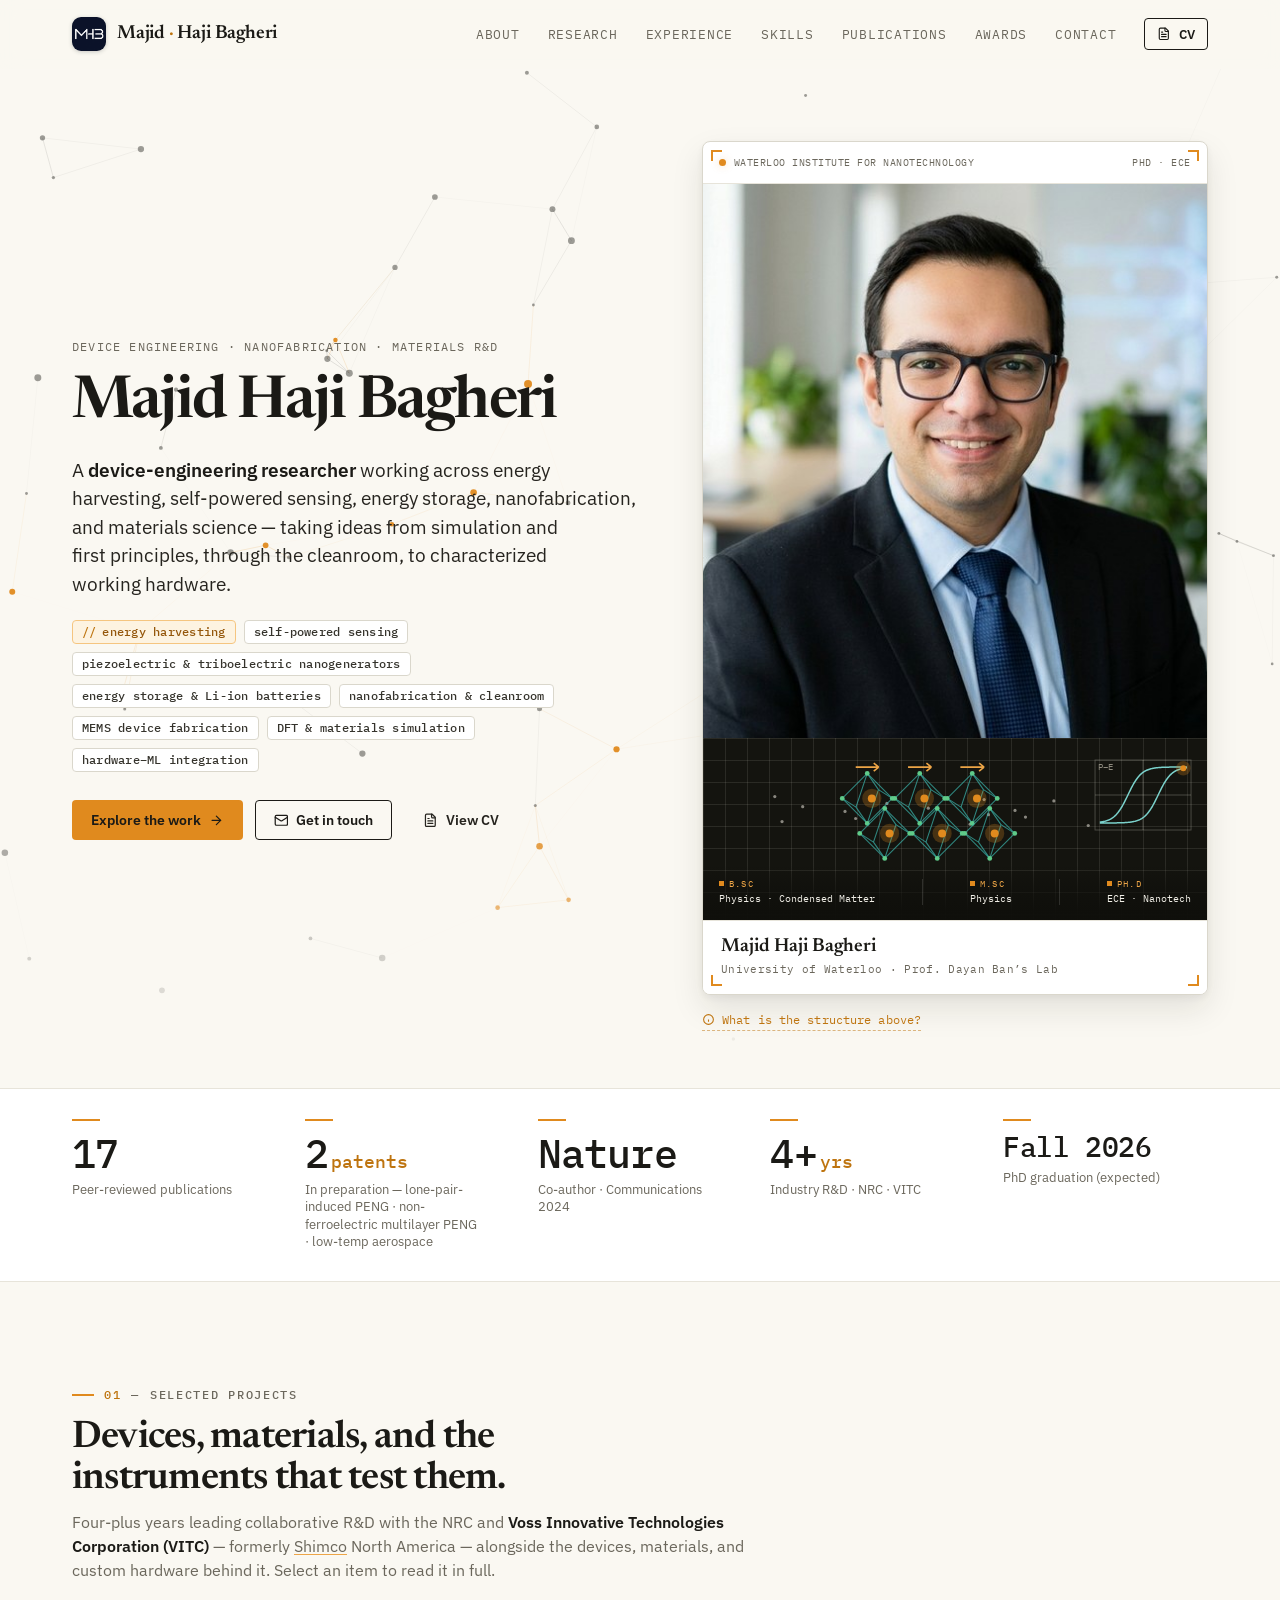
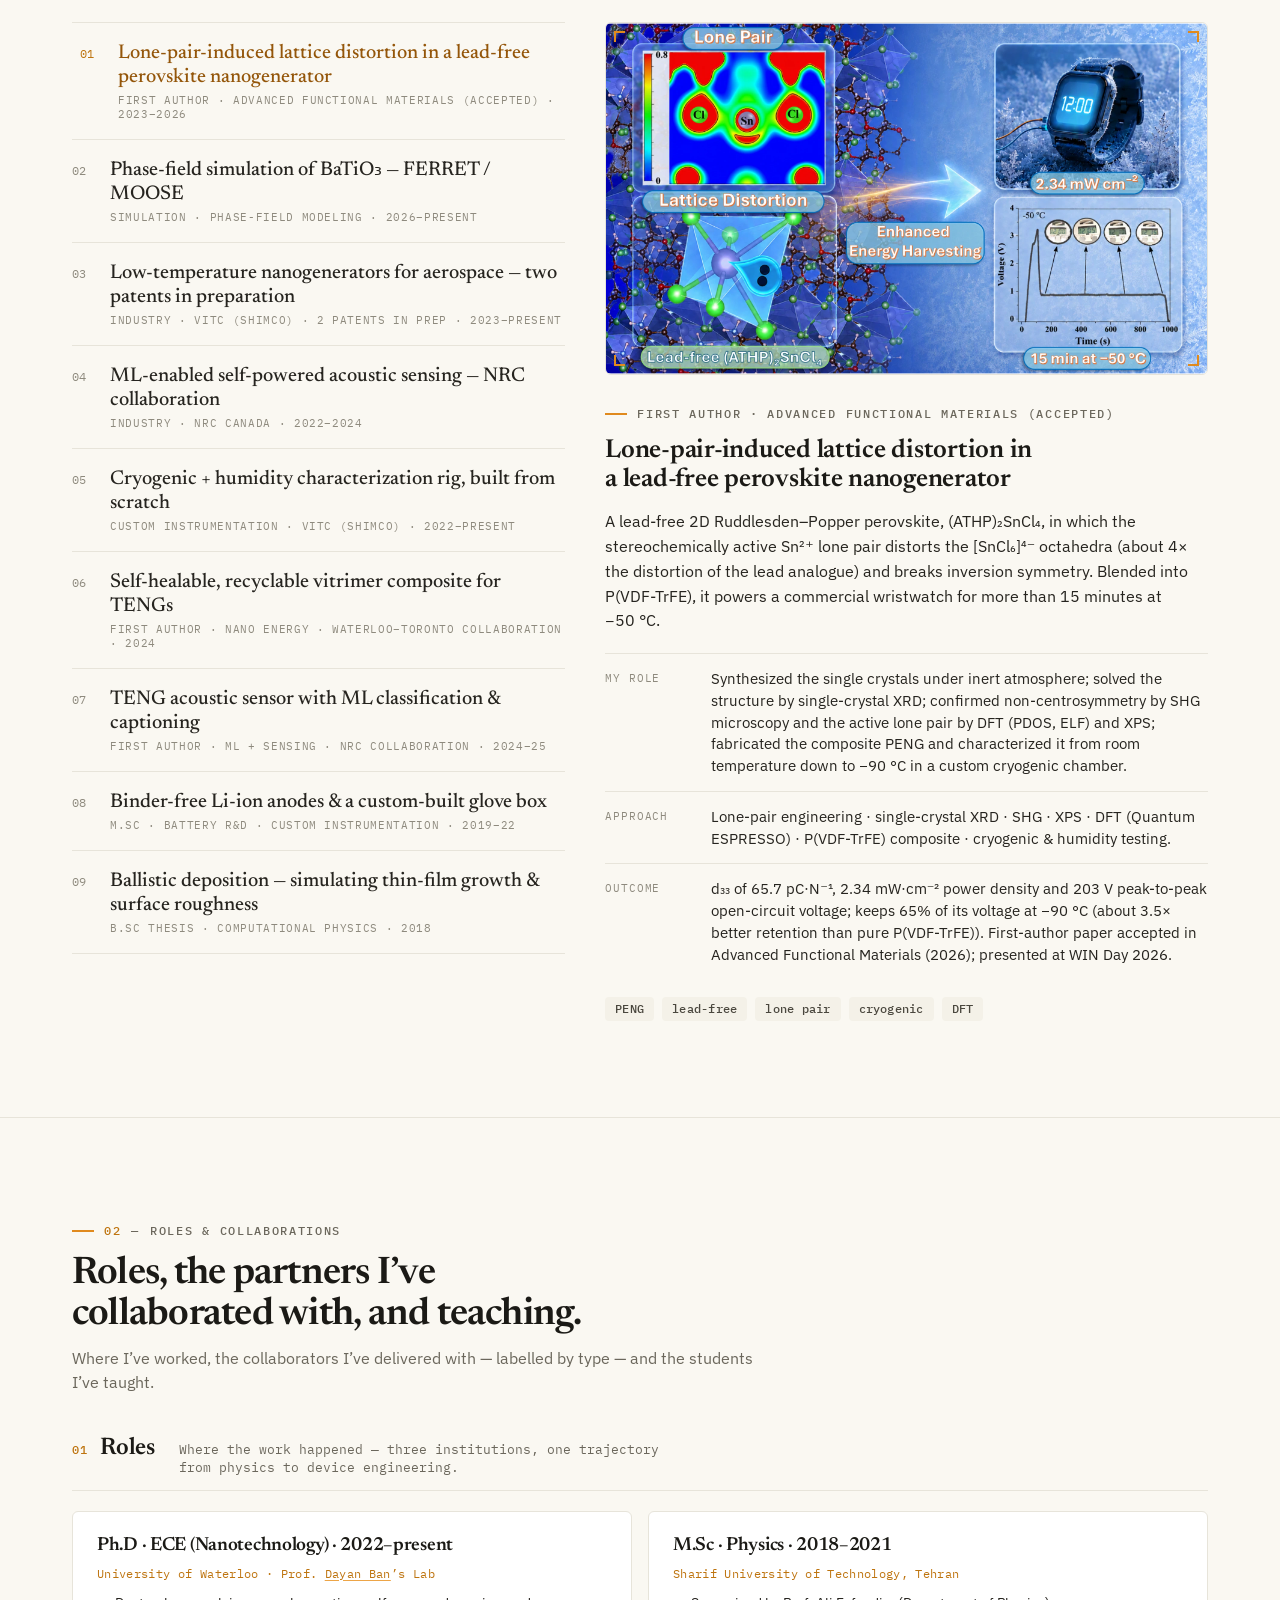
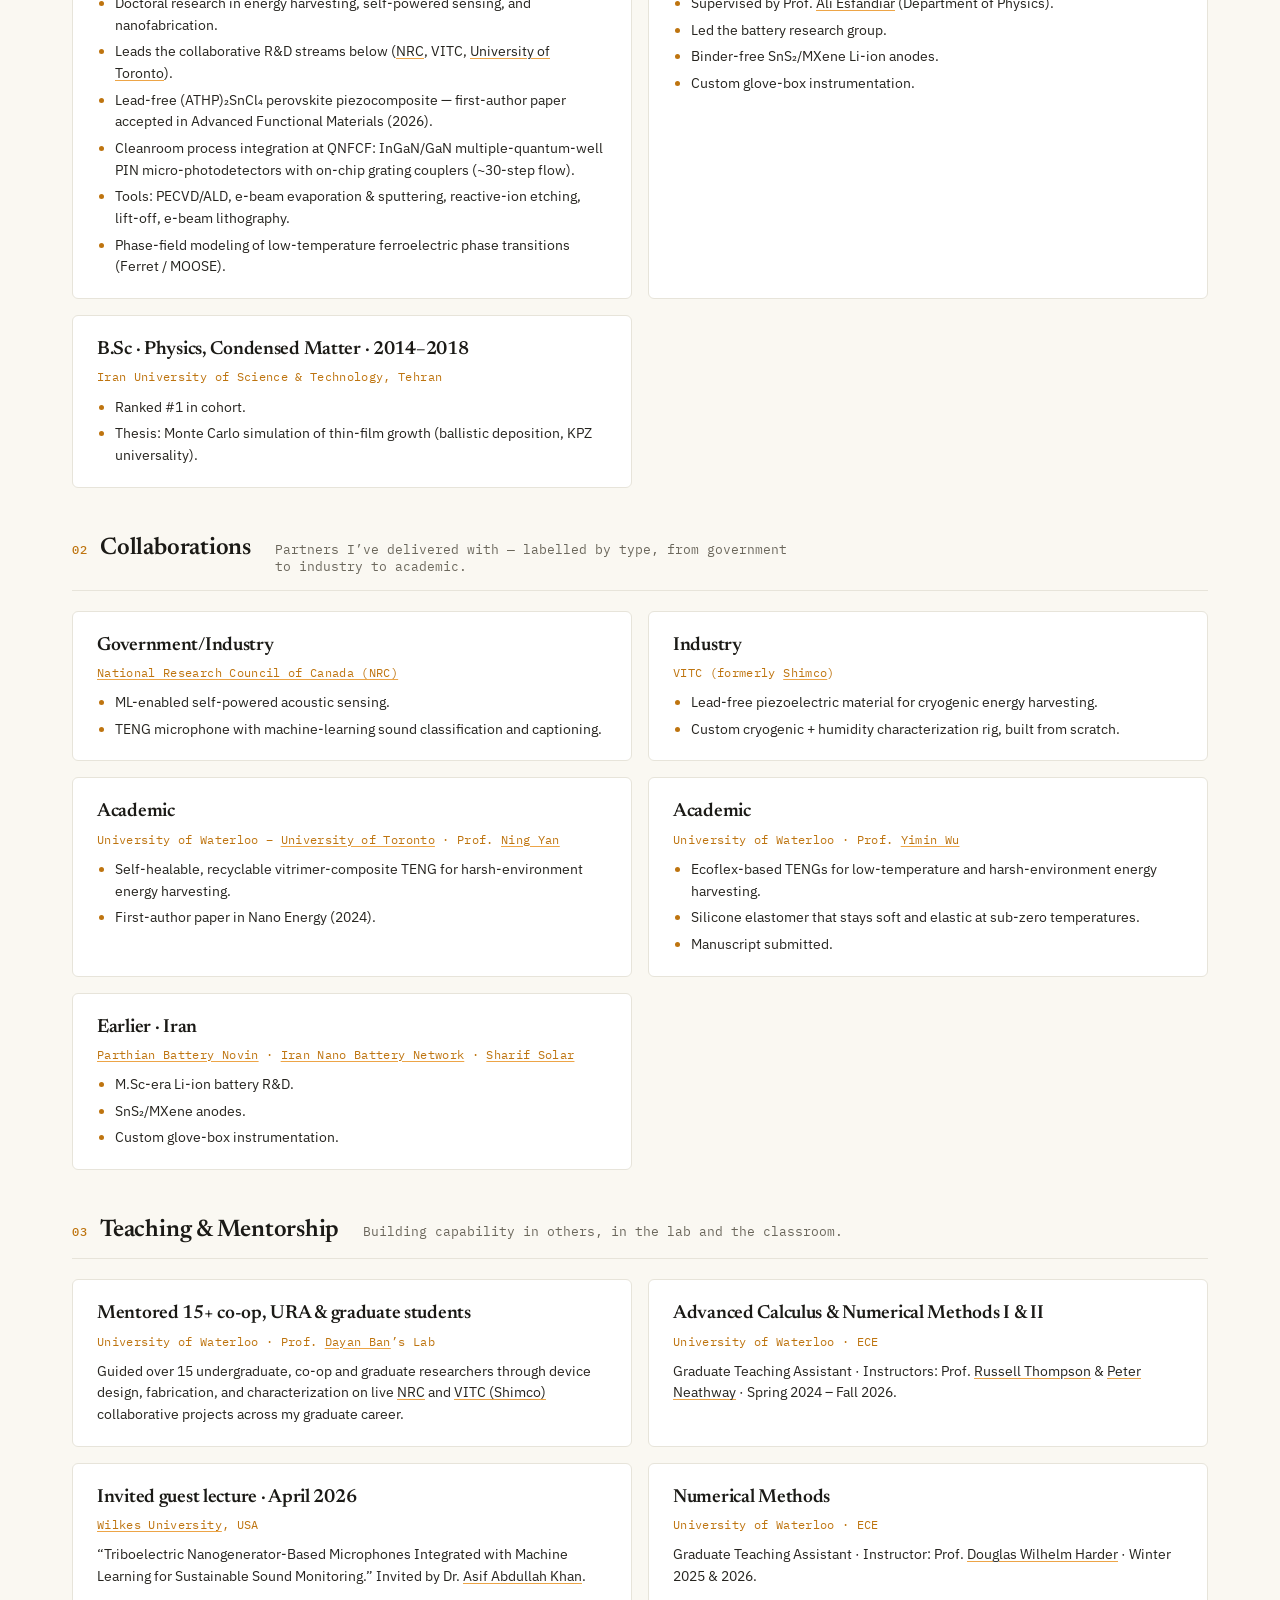
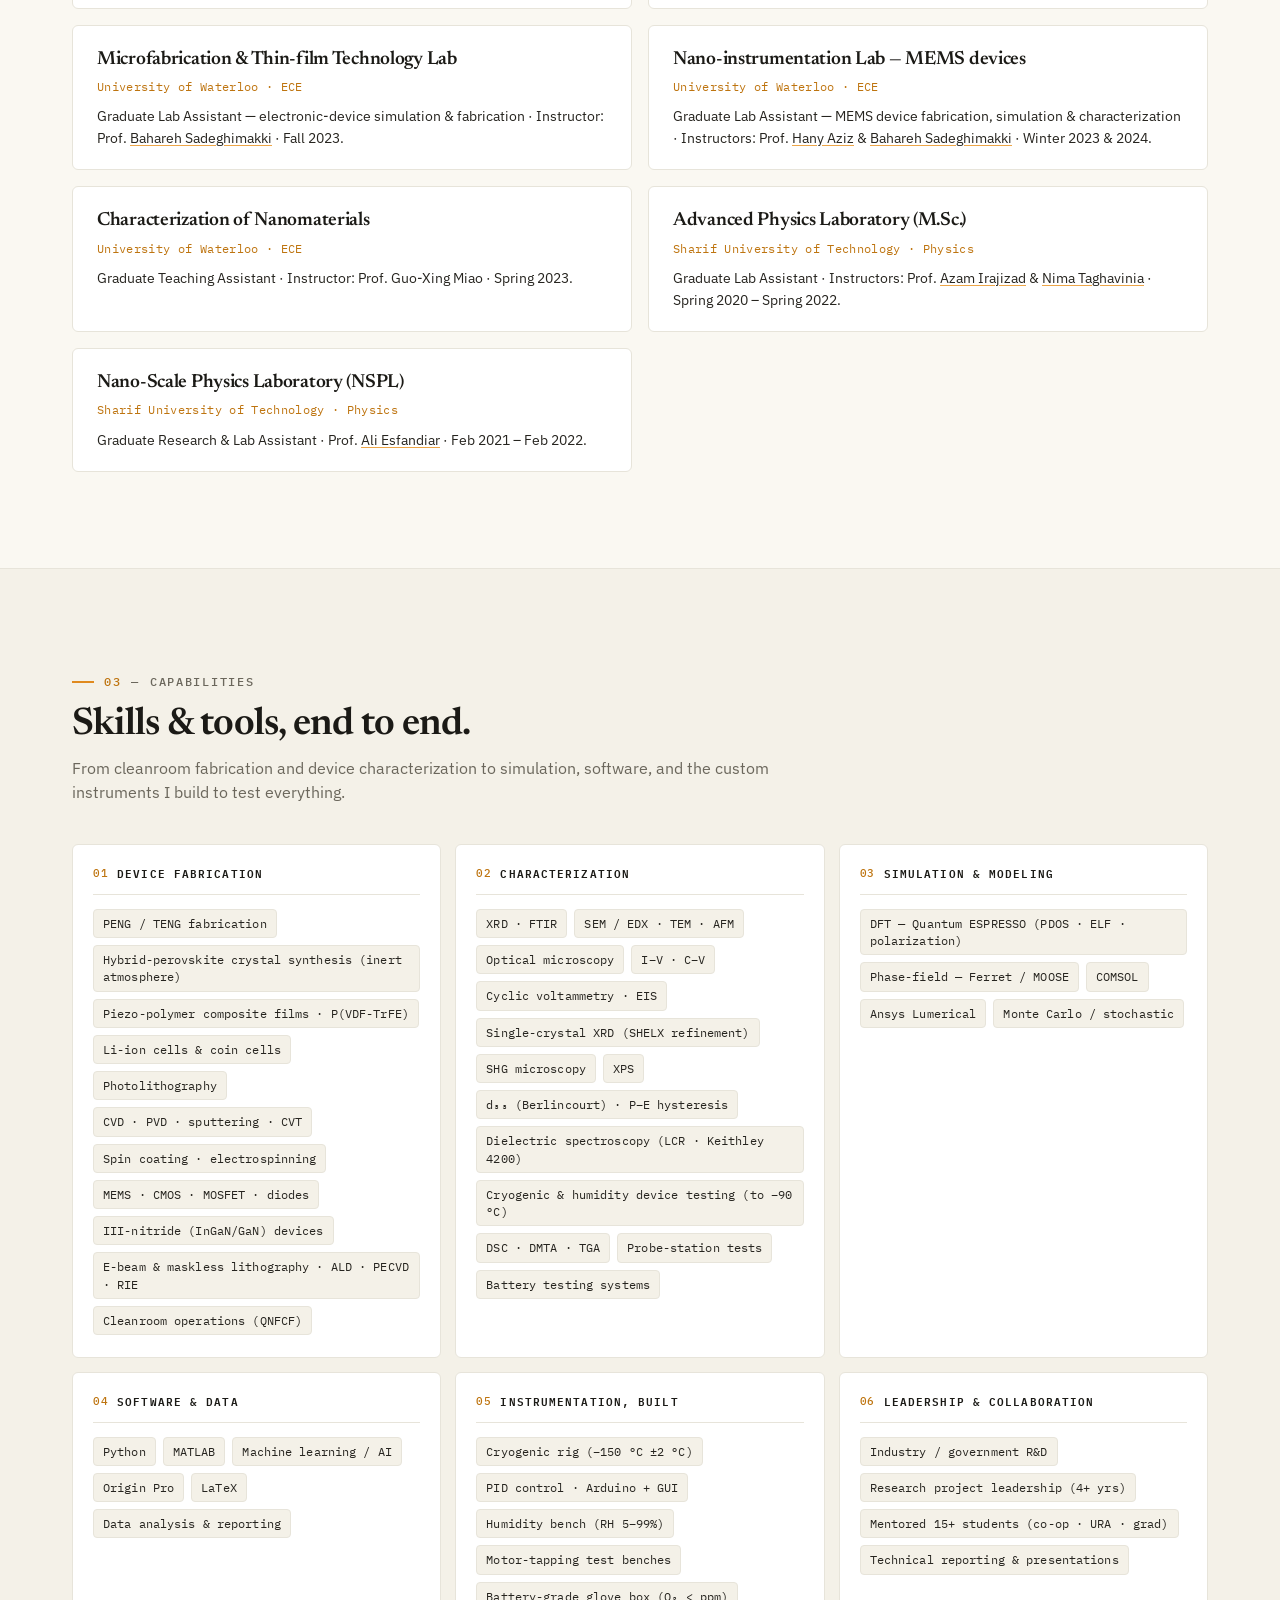
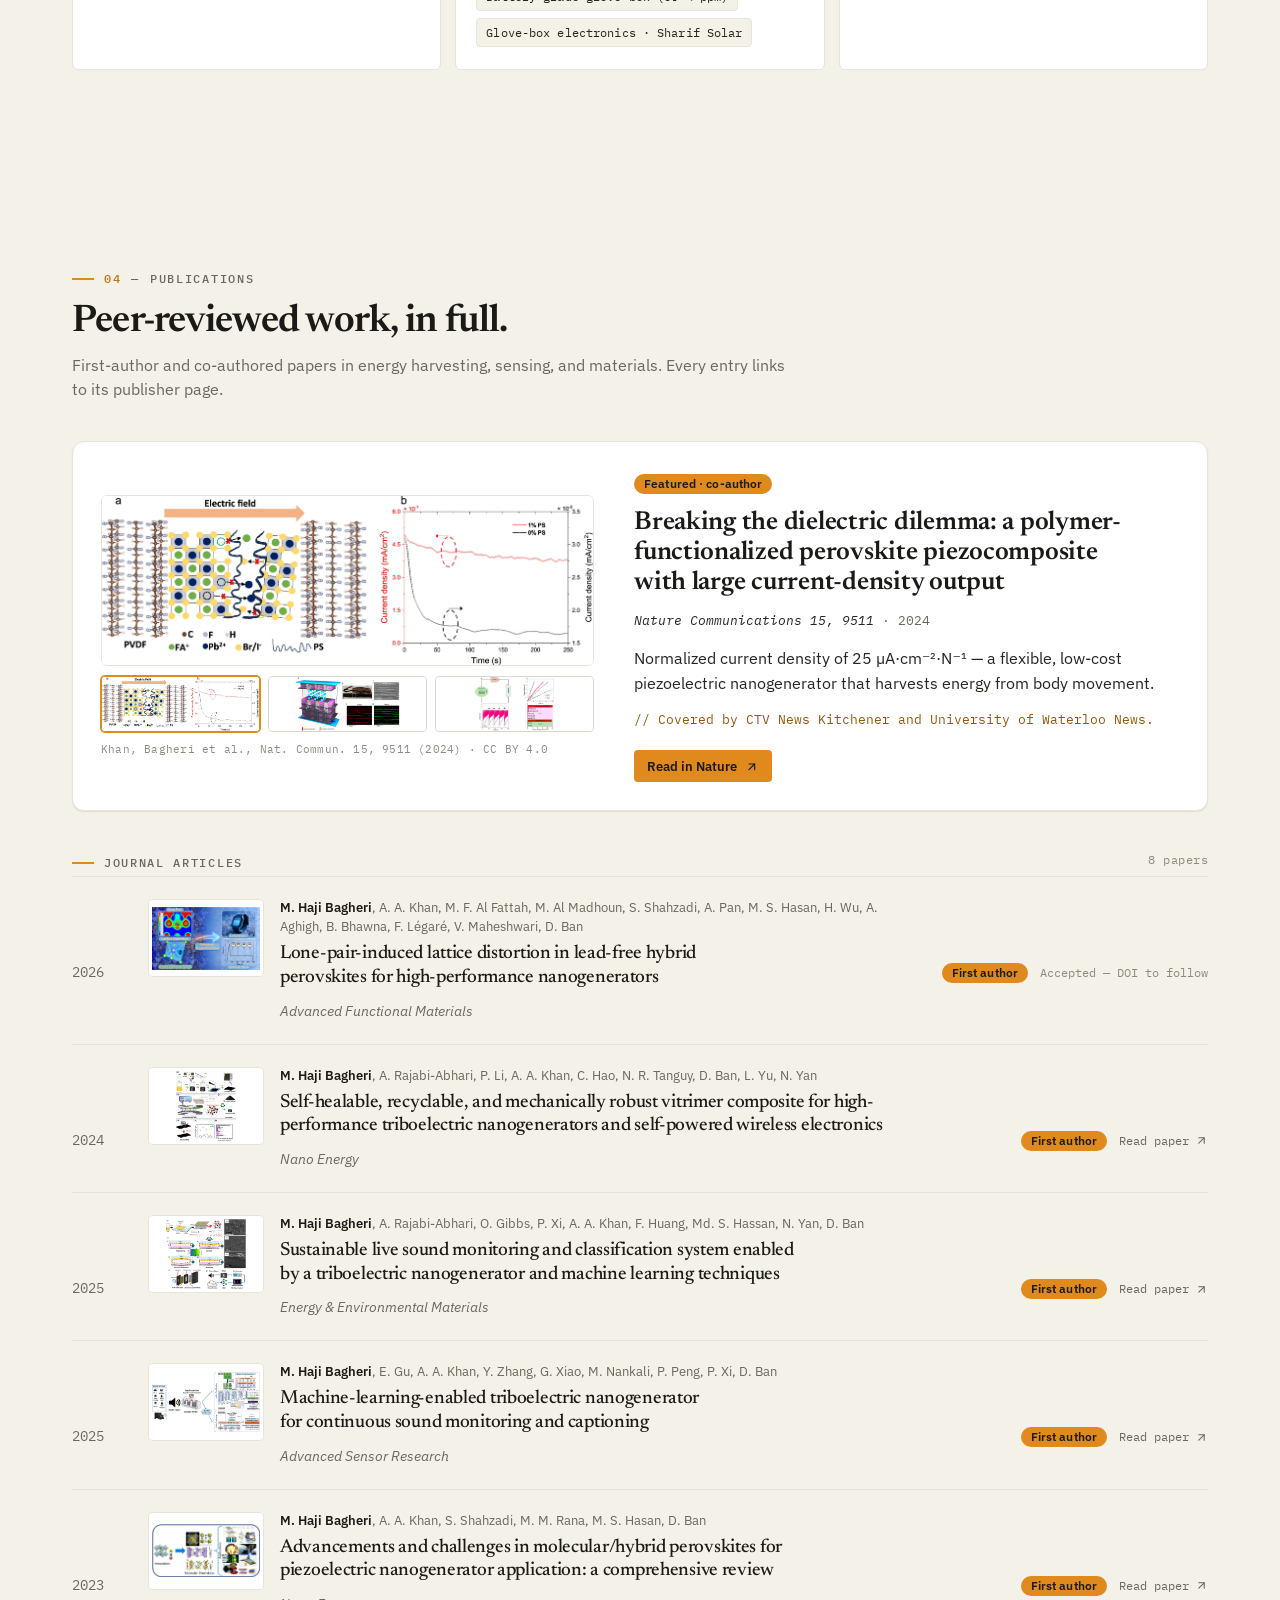
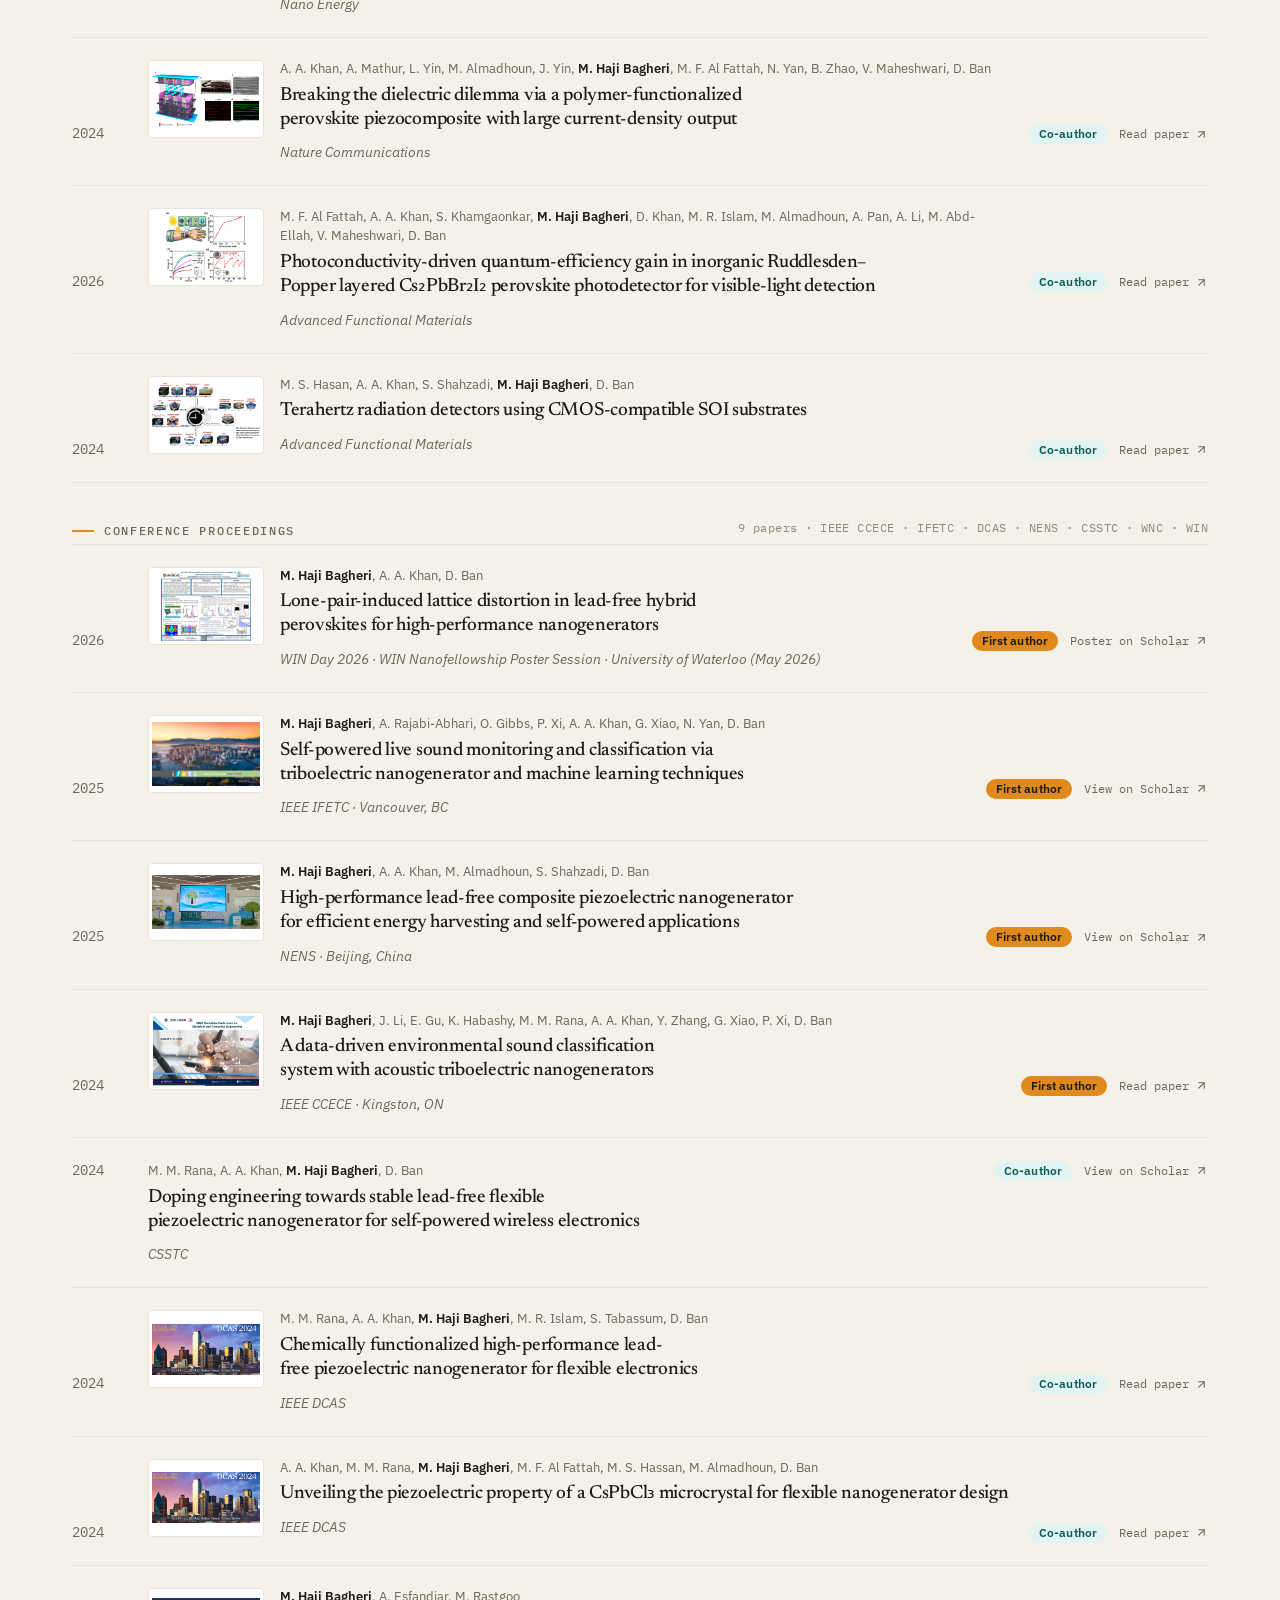
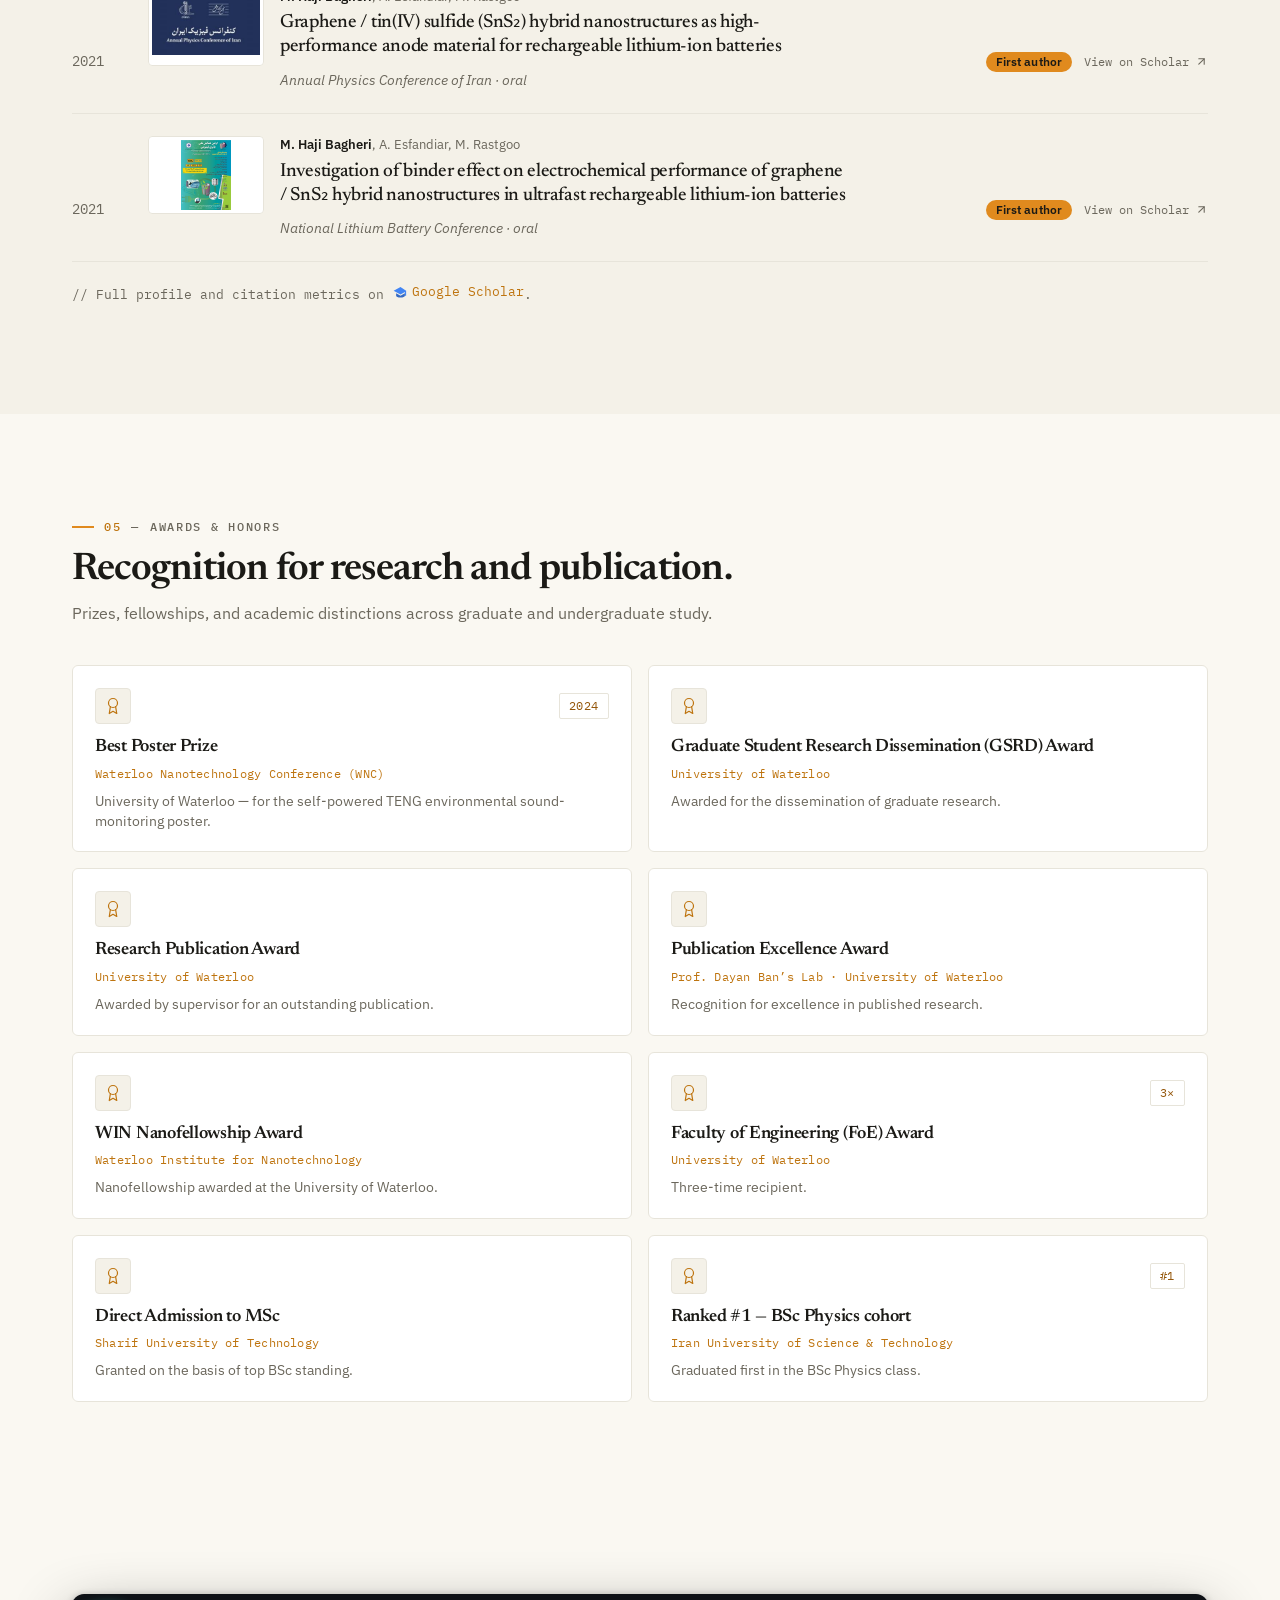
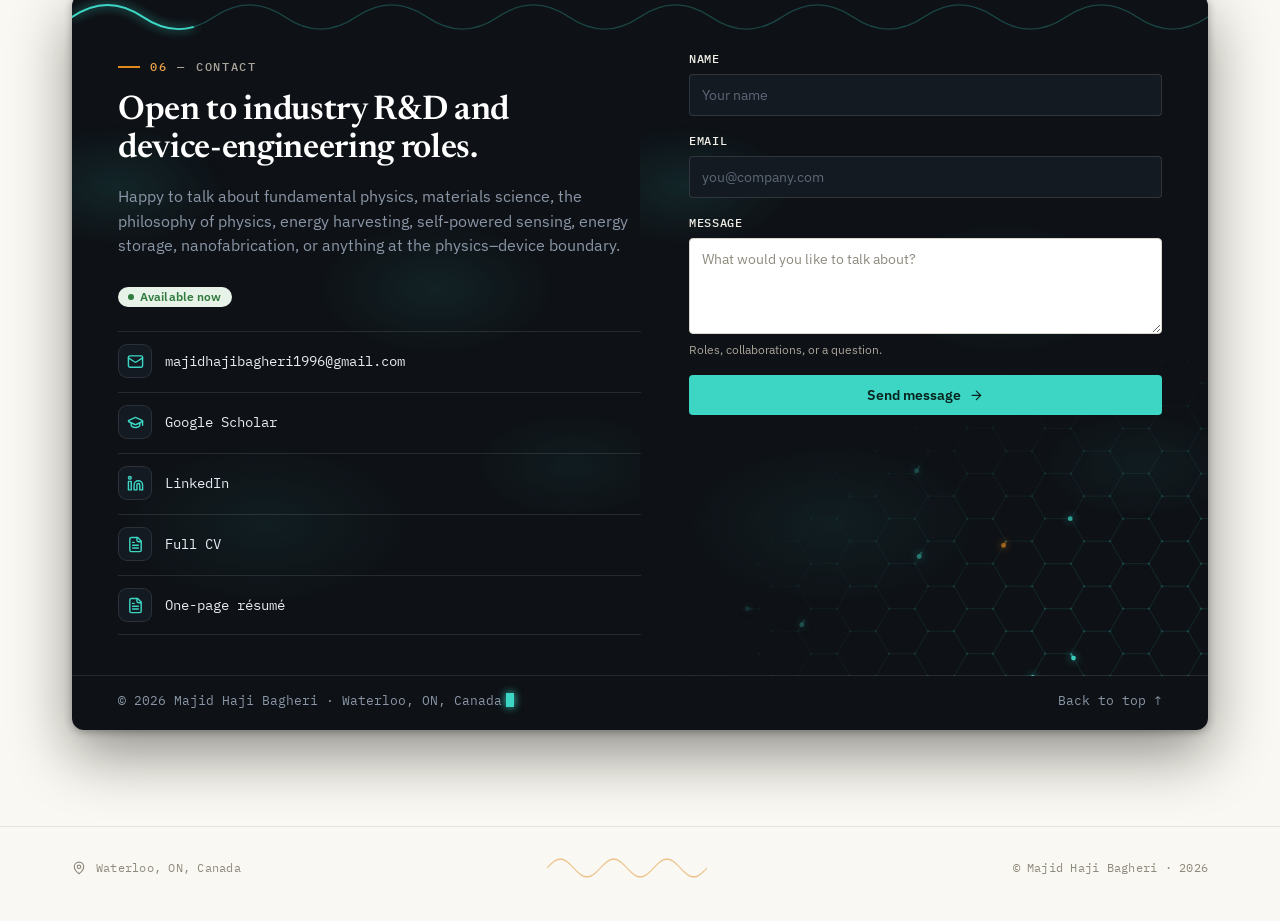
==== commit e4c83f32: "Audit fixes: responsive résumé pages, reliable in-page navigation, narrow phones - Résumé pages fit " ====
--- a/index.html
+++ b/index.html
@@ -411,6 +411,14 @@
   .wordmark { font-size: 13.5px; gap: 7px; }
   .wordmark__logo { width: 27px; height: 27px; }
   .nav__links { gap: 9px; }
+}
+/* very narrow phones (≤350px): keep the wordmark clear of the CV button, and let long tags wrap */
+@media (max-width: 350px) {
+  .wordmark { font-size: 12px; gap: 6px; }
+  .wordmark__logo { width: 24px; height: 24px; }
+}
+@media (max-width: 480px) {
+  .bag-tag.bag-tag { white-space: normal; max-width: 100%; line-height: 1.3; }
 }
 
 /* ---- Hero ---- */
@@ -5271,6 +5279,45 @@
 </script>
 
 
+<script>
+/* In-page links: scroll after the mobile menu has closed, then correct once if
+   lazy images above the target changed the layout mid-scroll. */
+(function () {
+  var reduce = window.matchMedia && window.matchMedia('(prefers-reduced-motion: reduce)').matches;
+  function targetTop(el) {
+    var m = parseFloat(getComputedStyle(el).scrollMarginTop) || 0;
+    return Math.max(0, el.getBoundingClientRect().top + window.scrollY - m);
+  }
+  function go(el, tries) {
+    window.scrollTo({ top: targetTop(el), behavior: reduce ? 'auto' : 'smooth' });
+    if (tries <= 0) return;
+    var done = false;
+    function check() {
+      if (done) return; done = true;
+      window.removeEventListener('scrollend', check);
+      if (Math.abs(window.scrollY - targetTop(el)) > 4) go(el, tries - 1);
+    }
+    window.addEventListener('scrollend', check, { once: true });
+    setTimeout(check, 1200);
+  }
+  document.addEventListener('click', function (e) {
+    if (e.defaultPrevented || e.button !== 0 || e.metaKey || e.ctrlKey || e.shiftKey || e.altKey) return;
+    var a = e.target.closest && e.target.closest('a[href^="#"]');
+    if (!a) return;
+    var id = a.getAttribute('href').slice(1);
+    if (!id) return;
+    var el = id === 'top' ? document.body : document.getElementById(id);
+    if (!el) return;
+    e.preventDefault();
+    if (history.pushState) history.pushState(null, '', '#' + id);
+    /* wait two frames so the closing menu no longer affects layout */
+    requestAnimationFrame(function () { requestAnimationFrame(function () {
+      if (id === 'top') { window.scrollTo({ top: 0, behavior: reduce ? 'auto' : 'smooth' }); return; }
+      go(el, 2);
+    }); });
+  });
+})();
+</script>
 <!-- Cloudflare Web Analytics --><script defer src='https://static.cloudflareinsights.com/beacon.min.js' data-cf-beacon='{"token": "d0c9d84ddd44472ca31aeea454d33cc0"}'></script><!-- End Cloudflare Web Analytics -->
 
 </body>
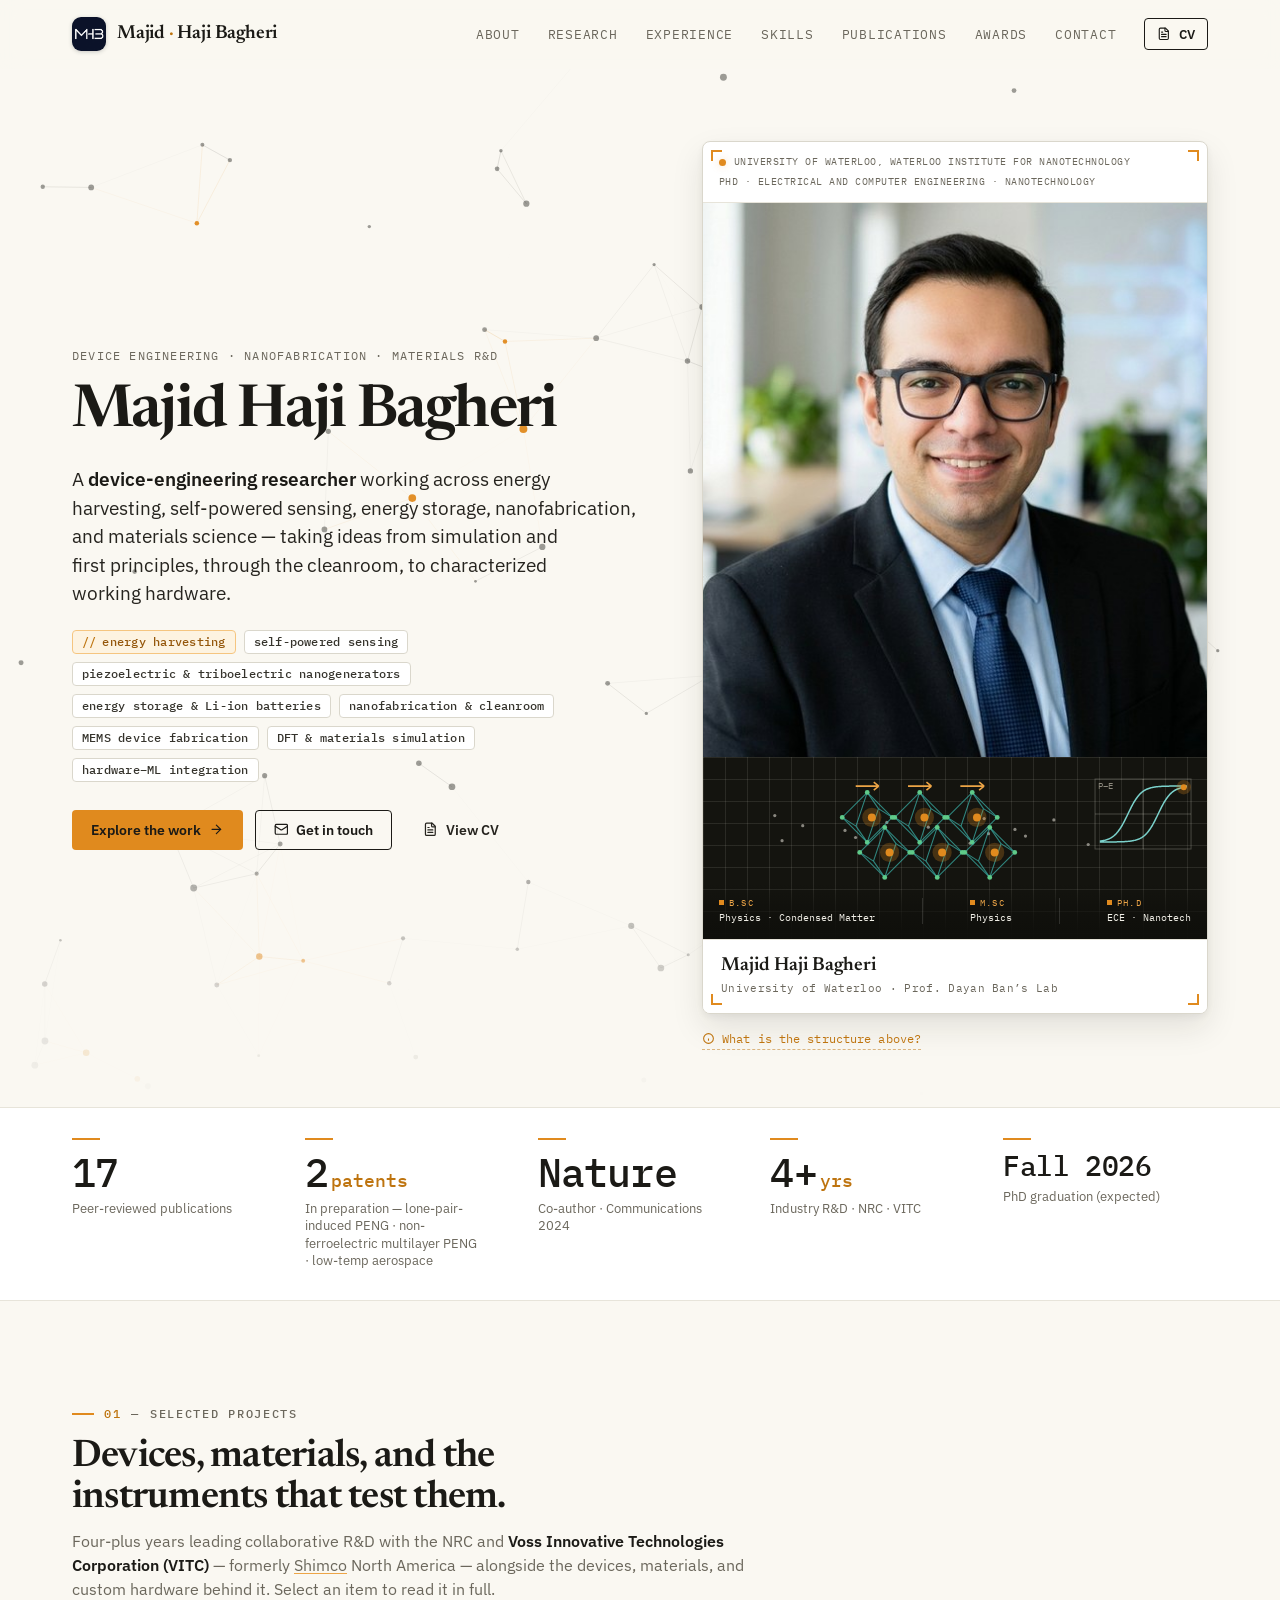
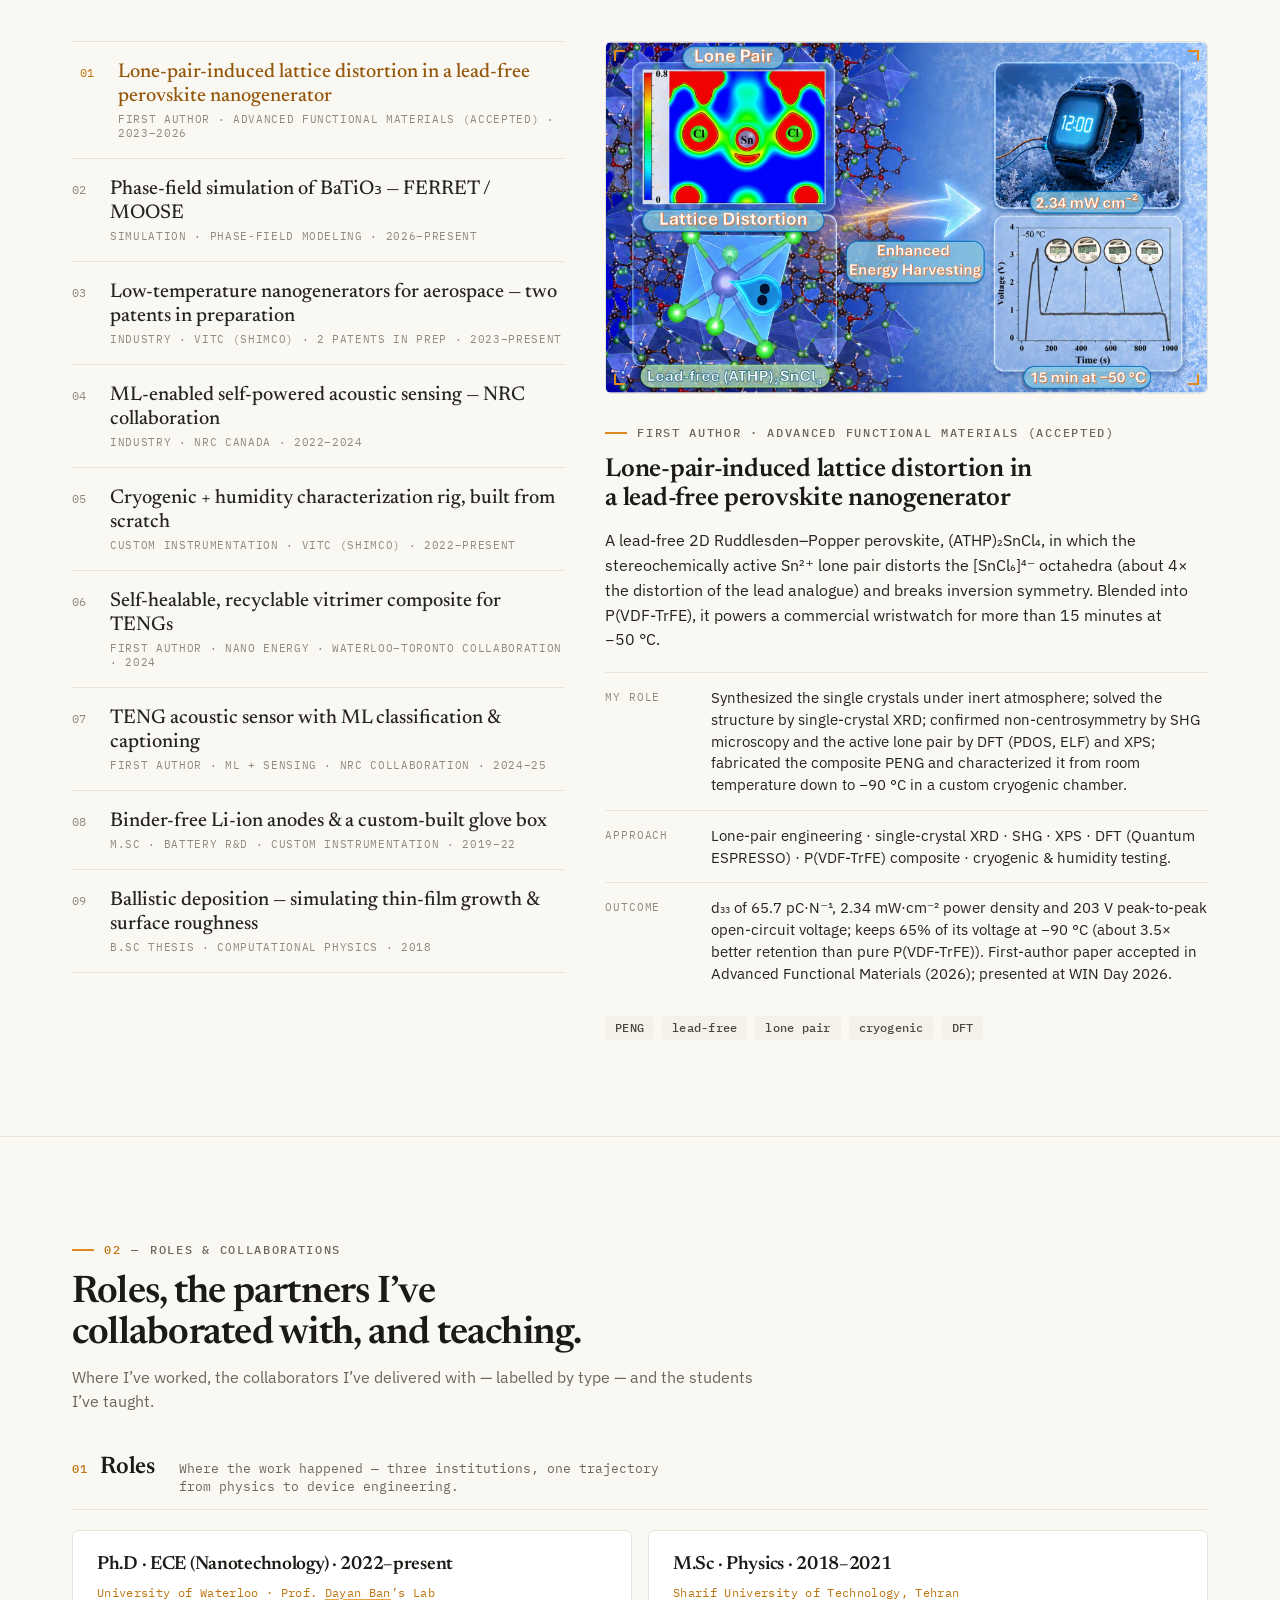
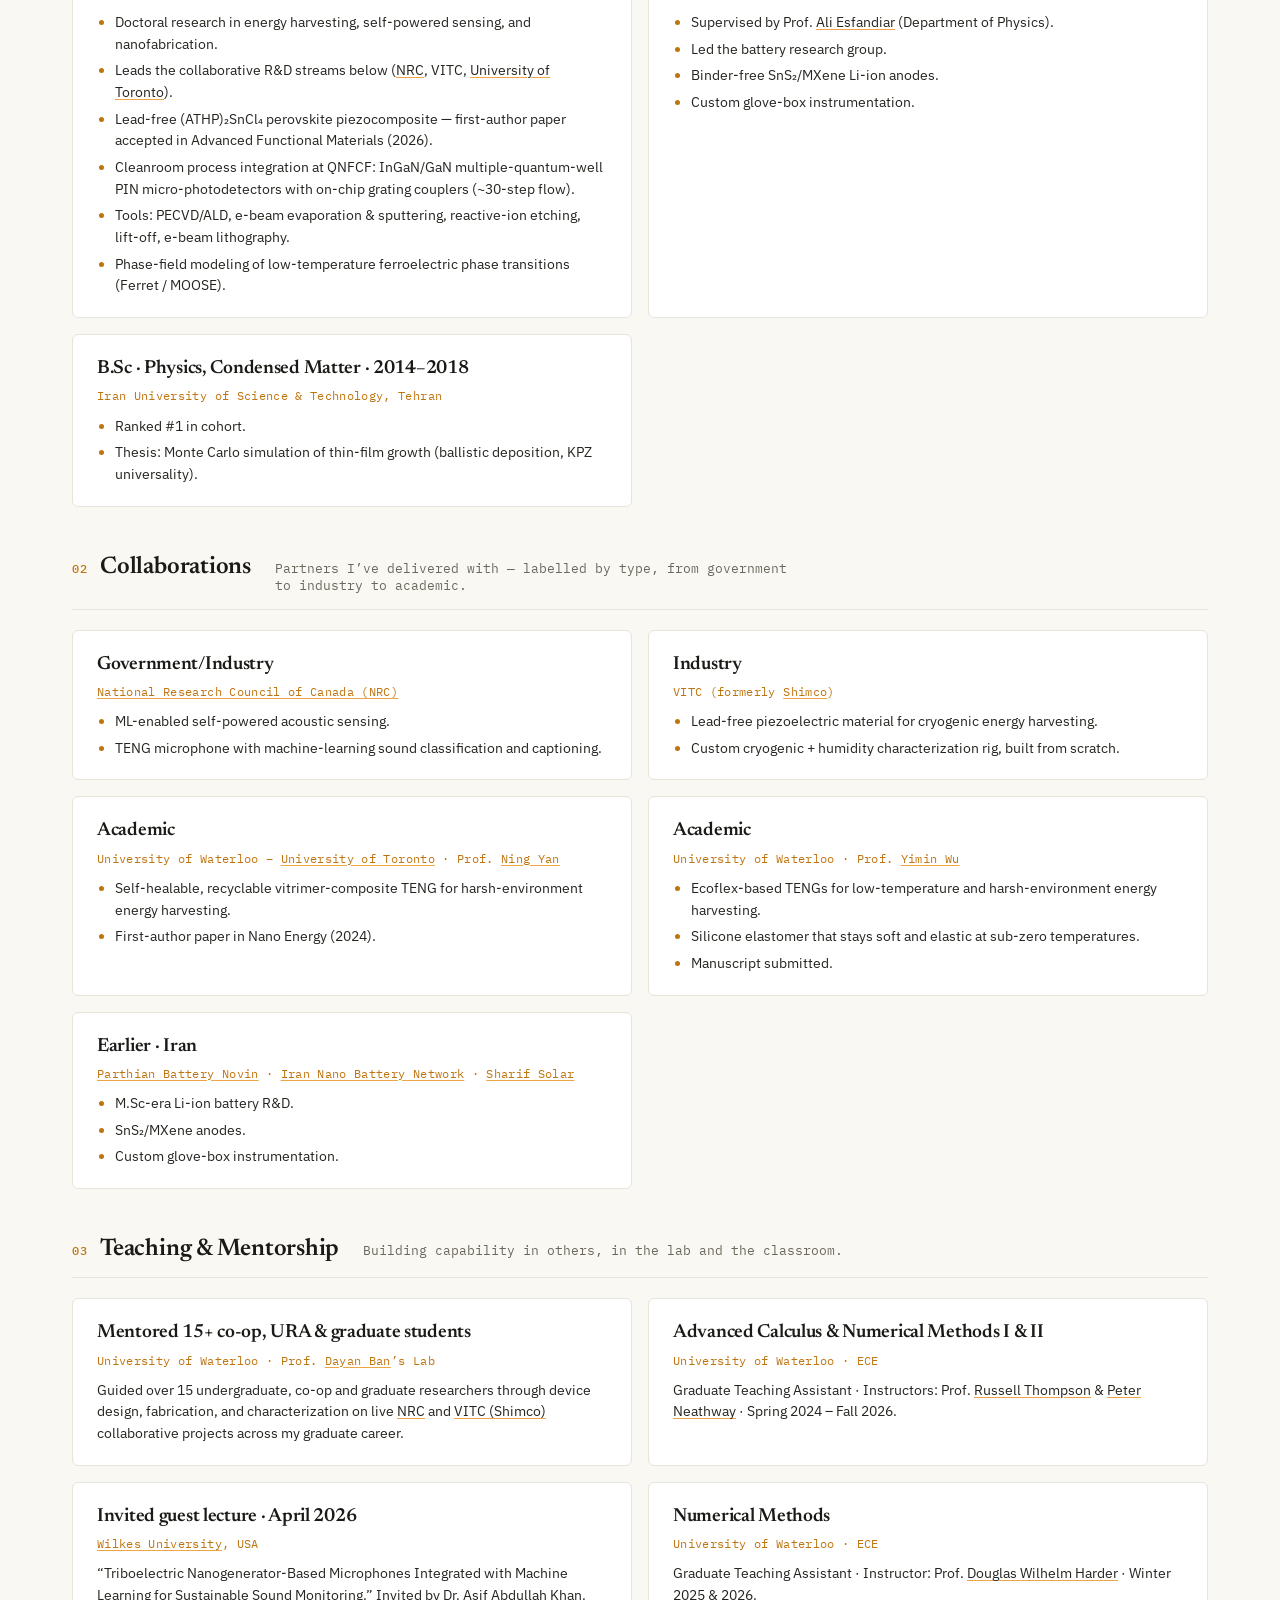
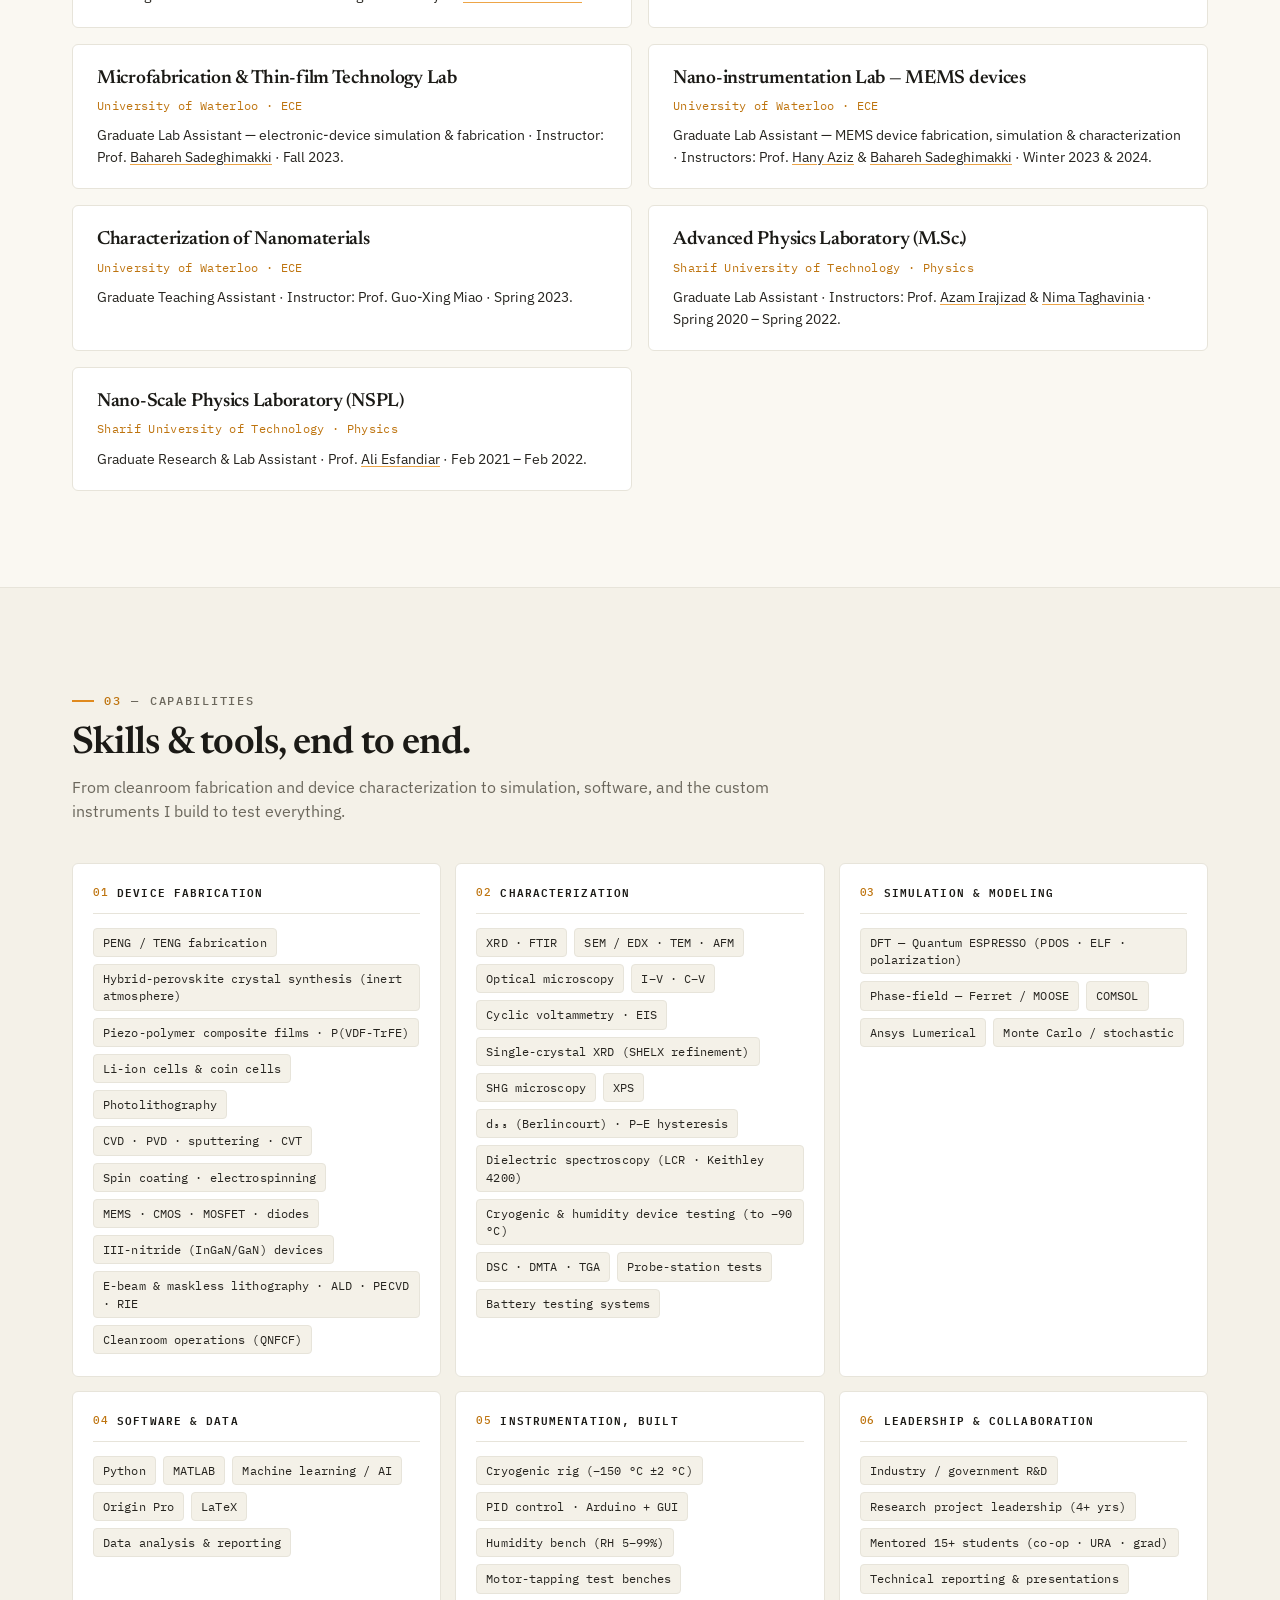
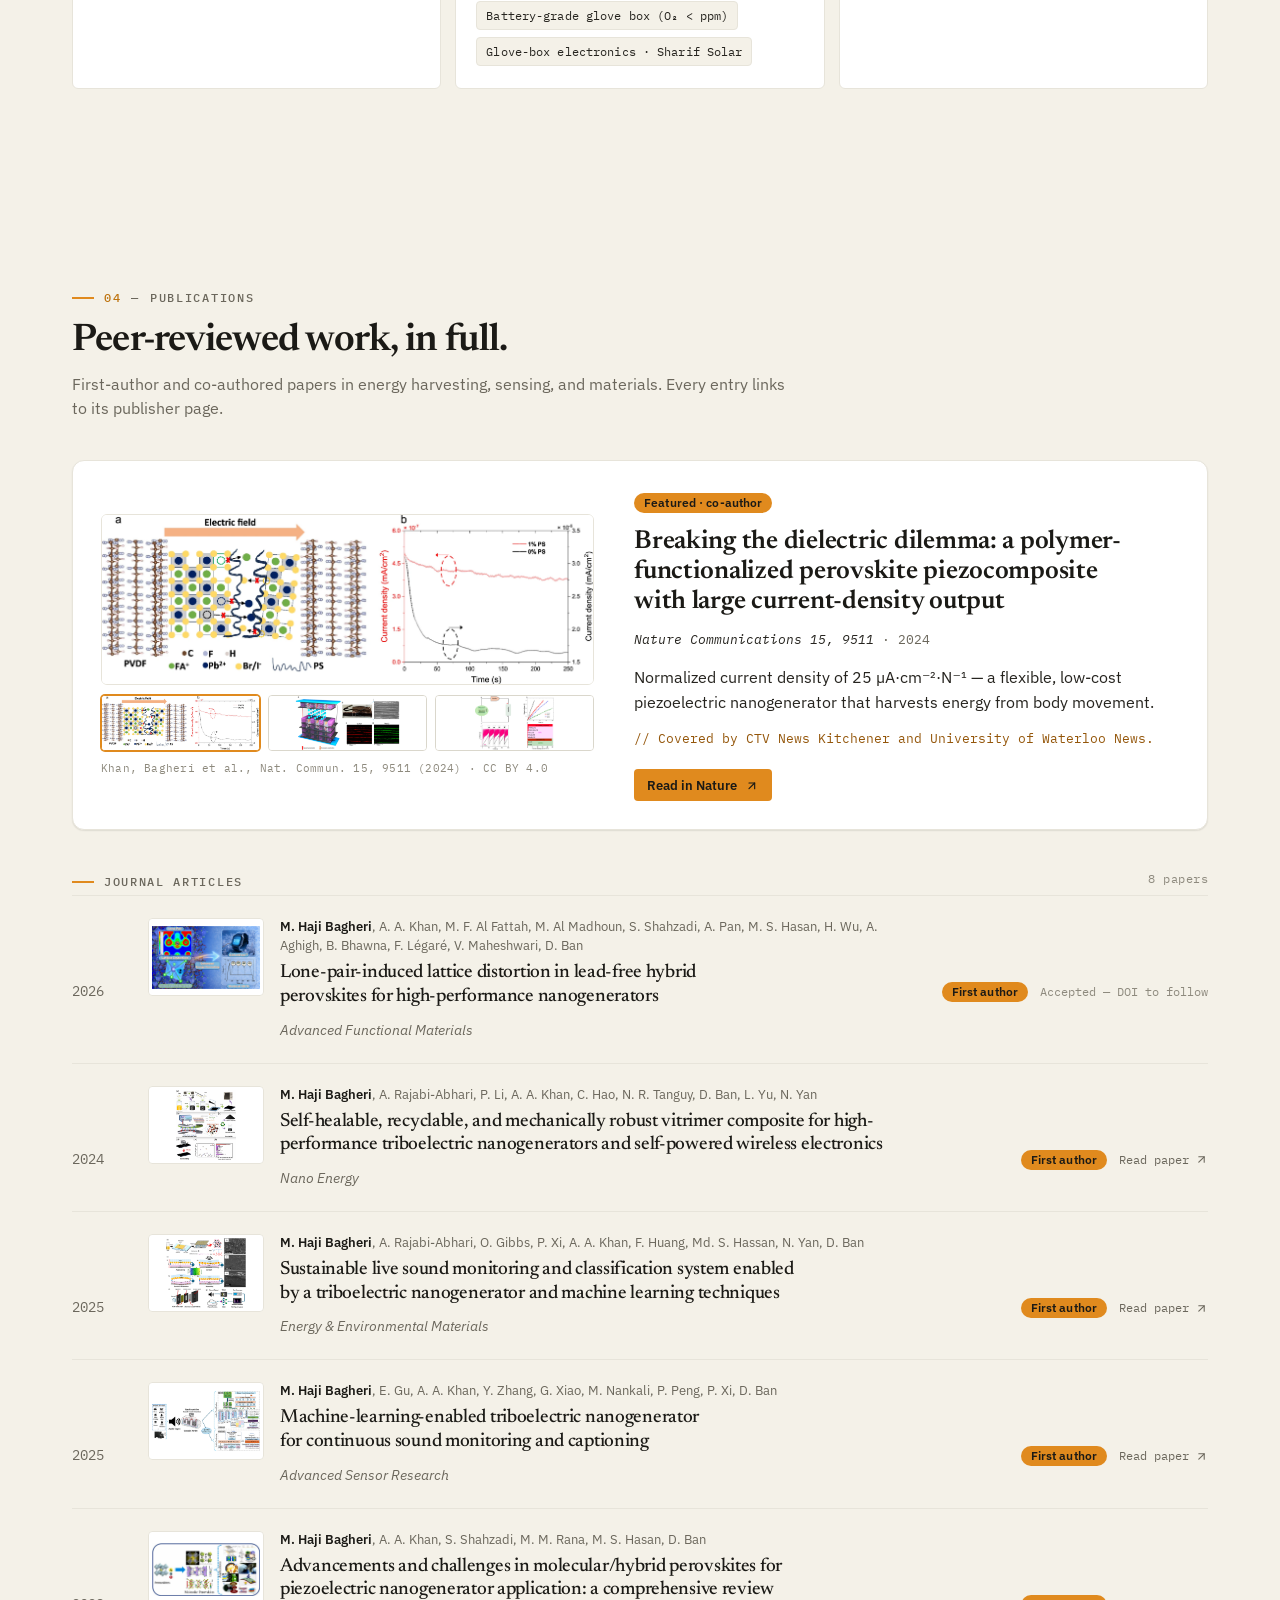
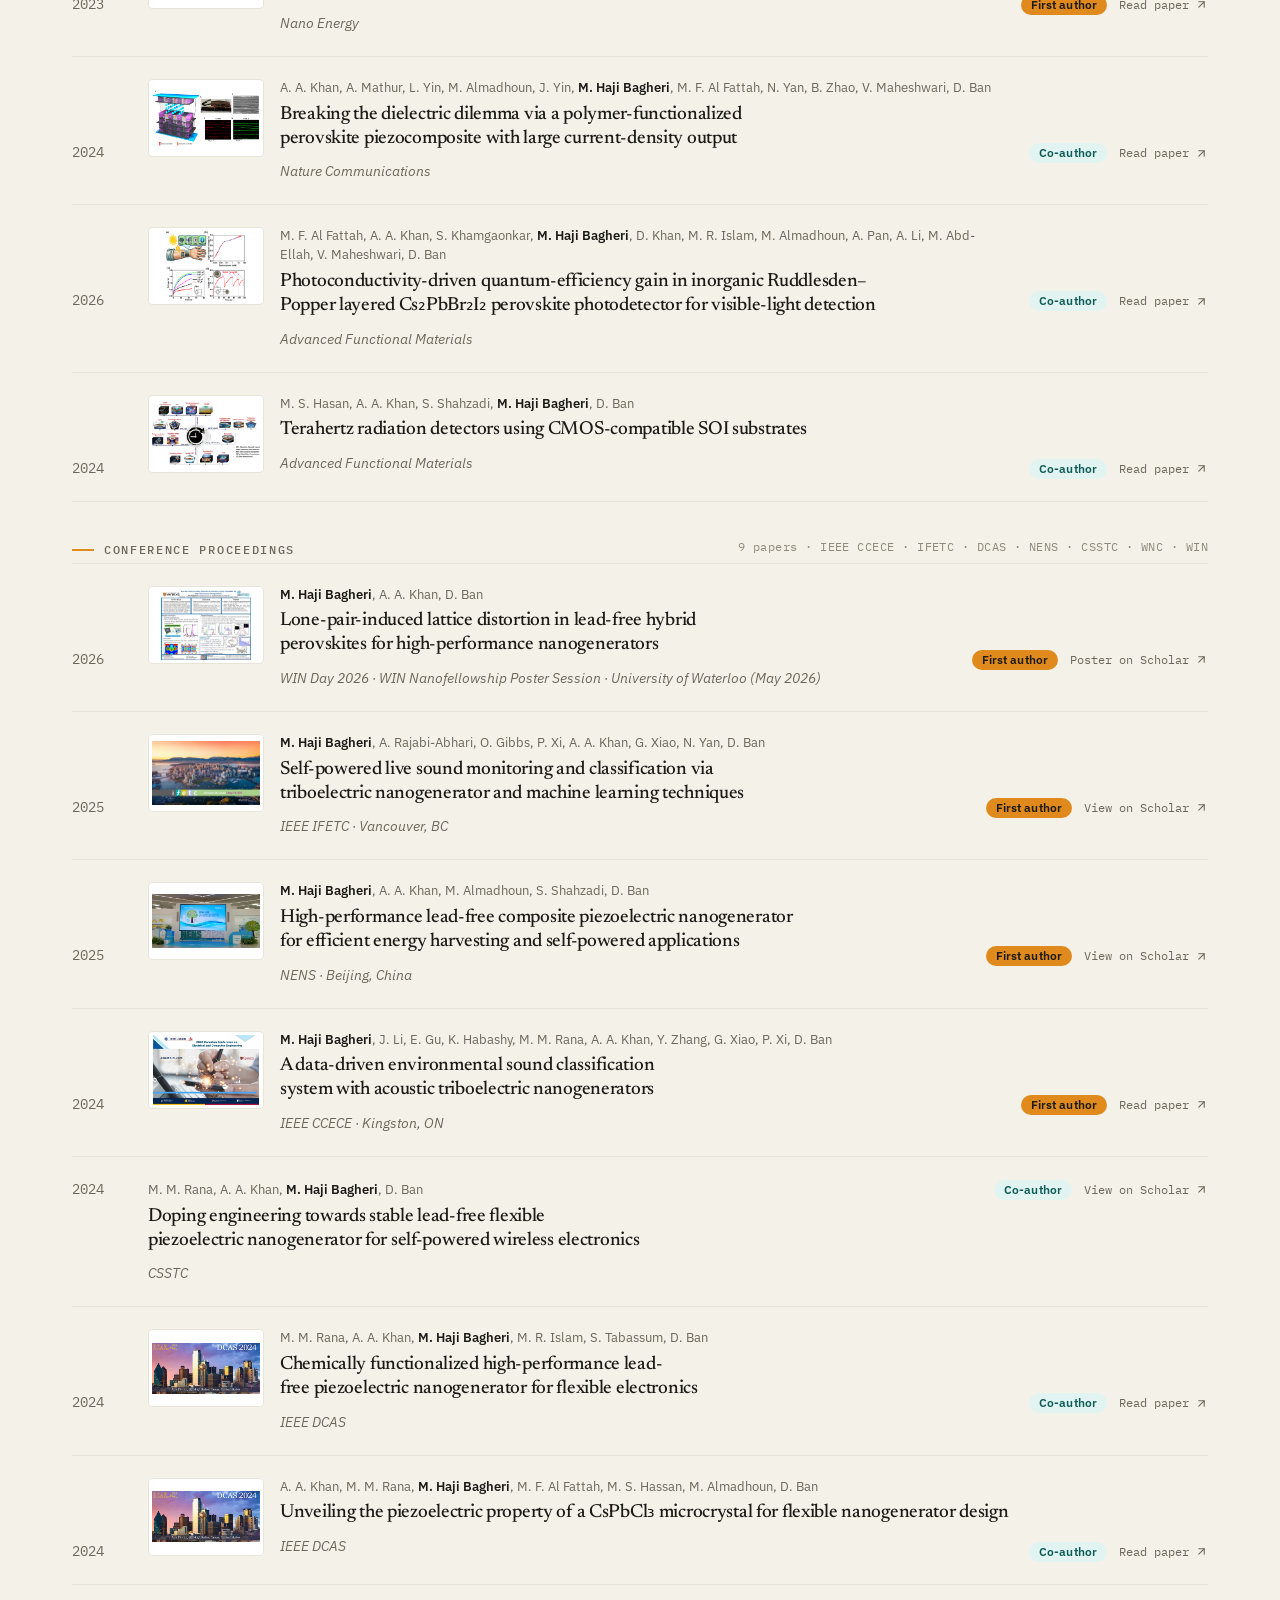
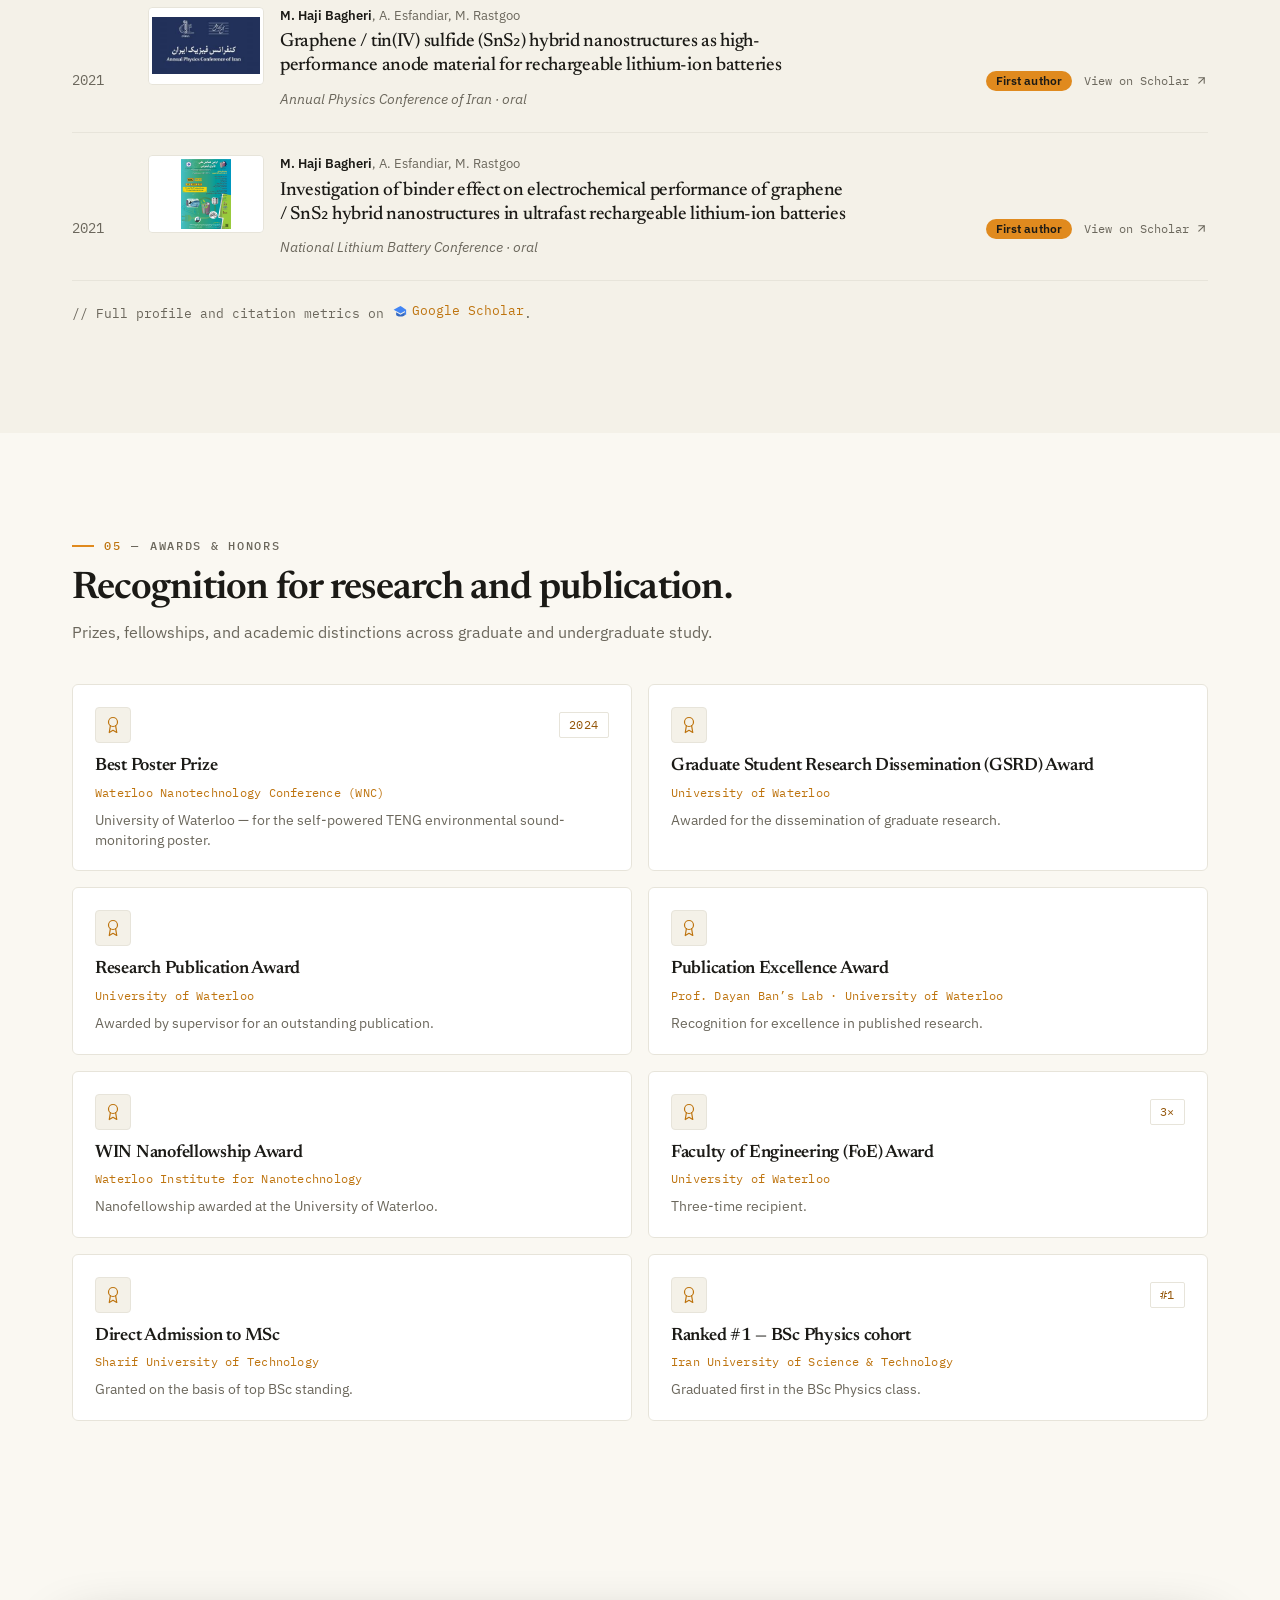
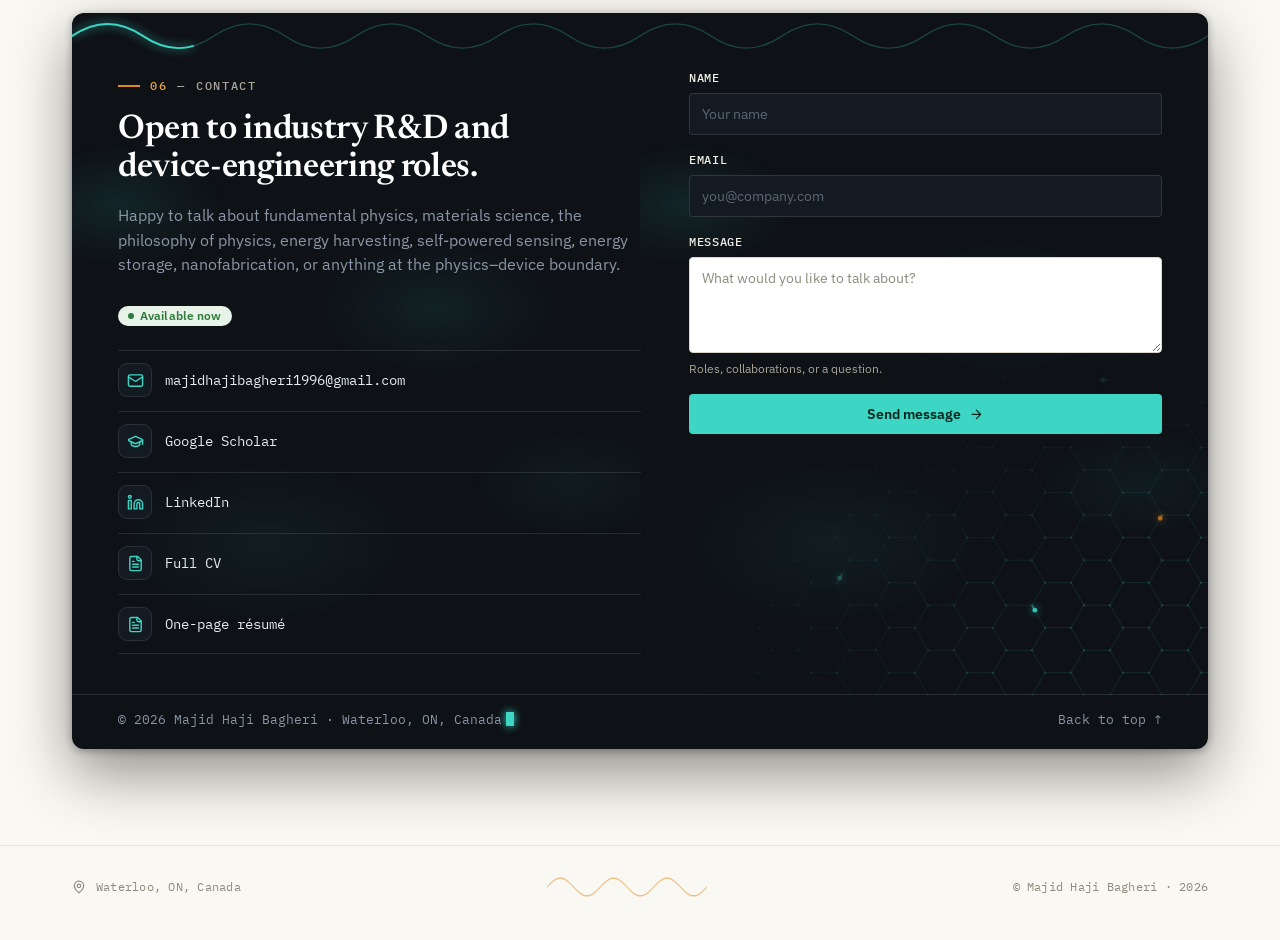
==== commit 3d3cae7f: "Portrait header: full affiliation and degree name Co-Authored-By: Claude Opus 5.5 <noreply@anthropic" ====
--- a/index.html
+++ b/index.html
@@ -449,6 +449,9 @@
   padding: 13px 16px; border-bottom: 1px solid var(--border-hairline);
   font-family: var(--font-mono); font-size: 10px; letter-spacing: 0.05em; text-transform: uppercase; color: var(--text-muted); }
 .profile__bar > span { white-space: nowrap; display: inline-flex; align-items: center; }
+/* longer affiliation text: wrap onto two lines instead of widening the card */
+.profile__bar { flex-wrap: wrap; row-gap: 5px; line-height: 1.45; }
+.profile__bar > span { white-space: normal; min-width: 0; }
 .profile__photo { width: 100%; aspect-ratio: 4 / 4.4; object-fit: cover; object-position: center 22%; display: block; background: var(--paper-2); }
 .profile__cap { padding: 16px 18px; border-top: 1px solid var(--border-hairline); background: var(--surface-card);
   display: flex; flex-direction: column; gap: 3px; }
@@ -4382,7 +4385,7 @@
     className: "profile__bar"
   }, React.createElement("span", null, React.createElement("span", {
     className: "panel__dot"
-  }), "Waterloo Institute for Nanotechnology"), React.createElement("span", null, "PhD \xB7 ECE")), React.createElement("img", {
+  }), "University of Waterloo, Waterloo Institute for Nanotechnology"), React.createElement("span", null, "PhD \xB7 Electrical and Computer Engineering \xB7 Nanotechnology")), React.createElement("img", {
     className: "profile__photo",
     src: S.photo,
     alt: "Majid Haji Bagheri",
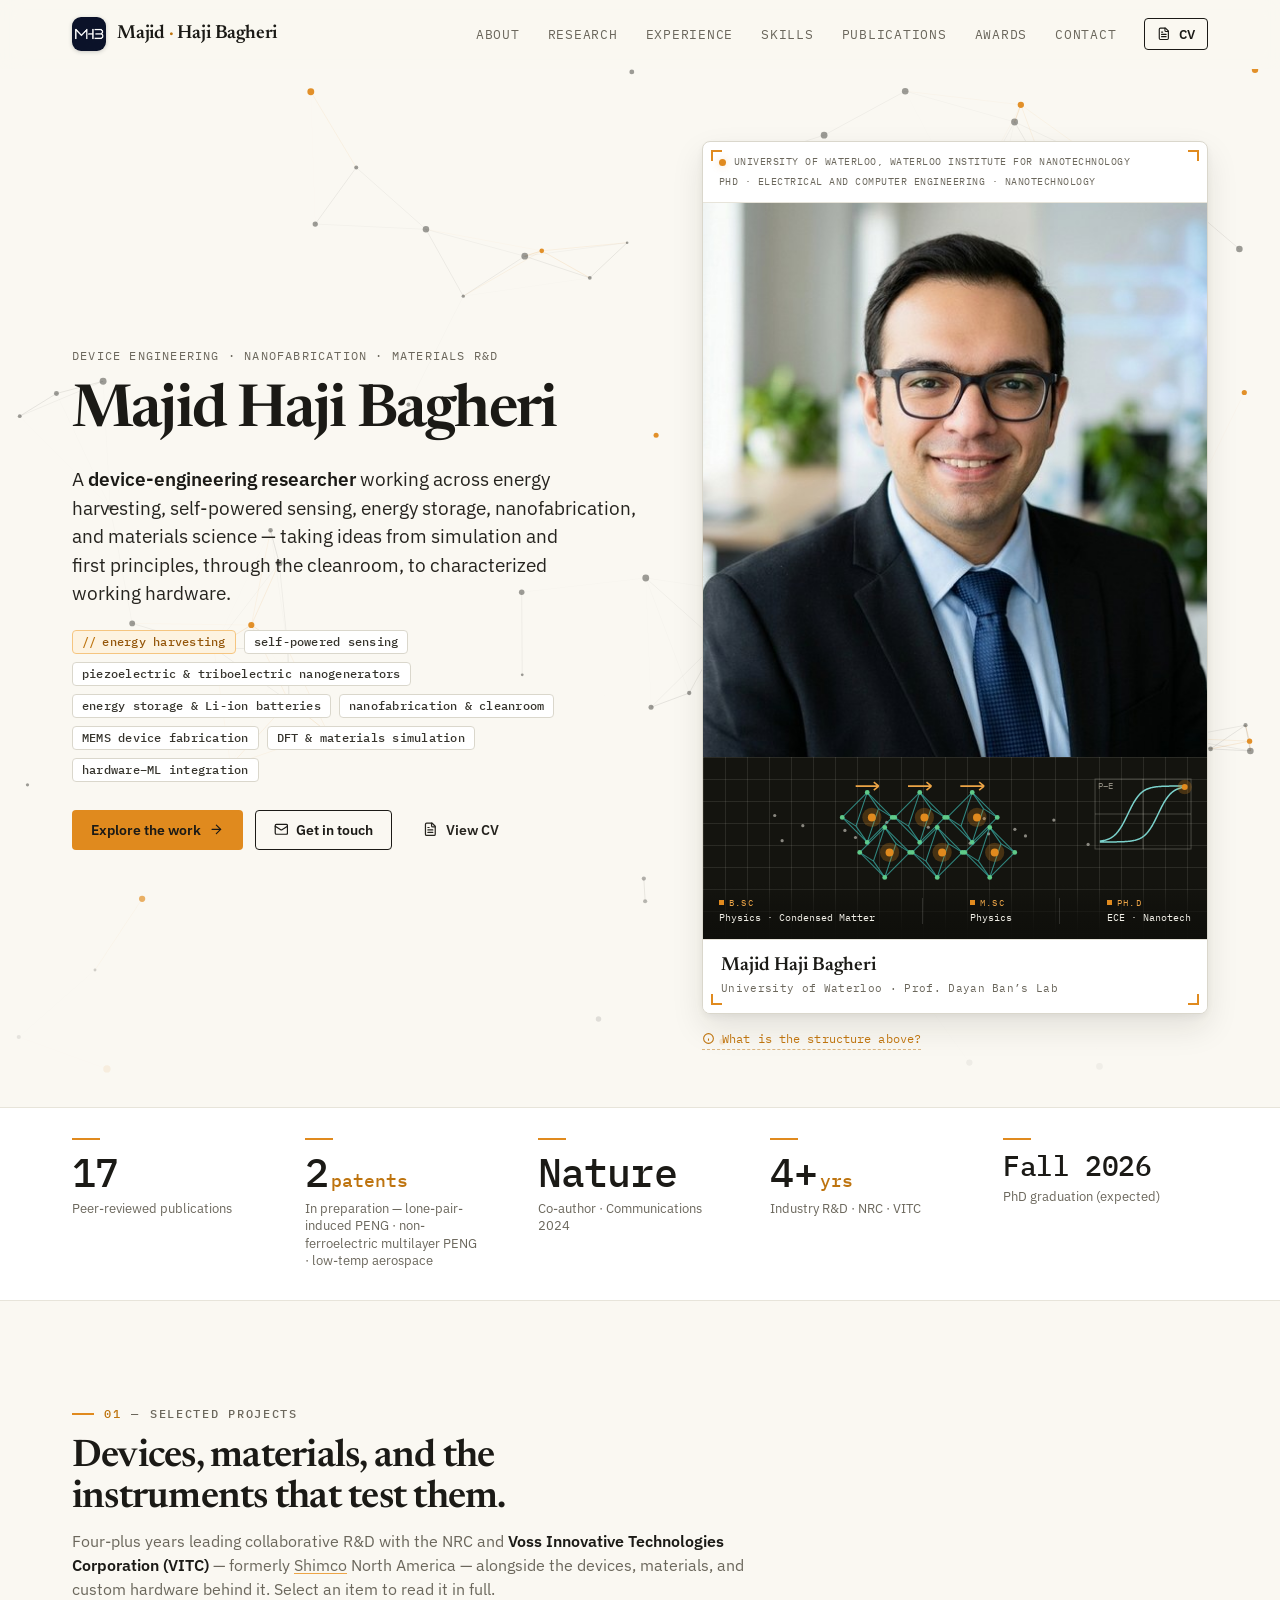
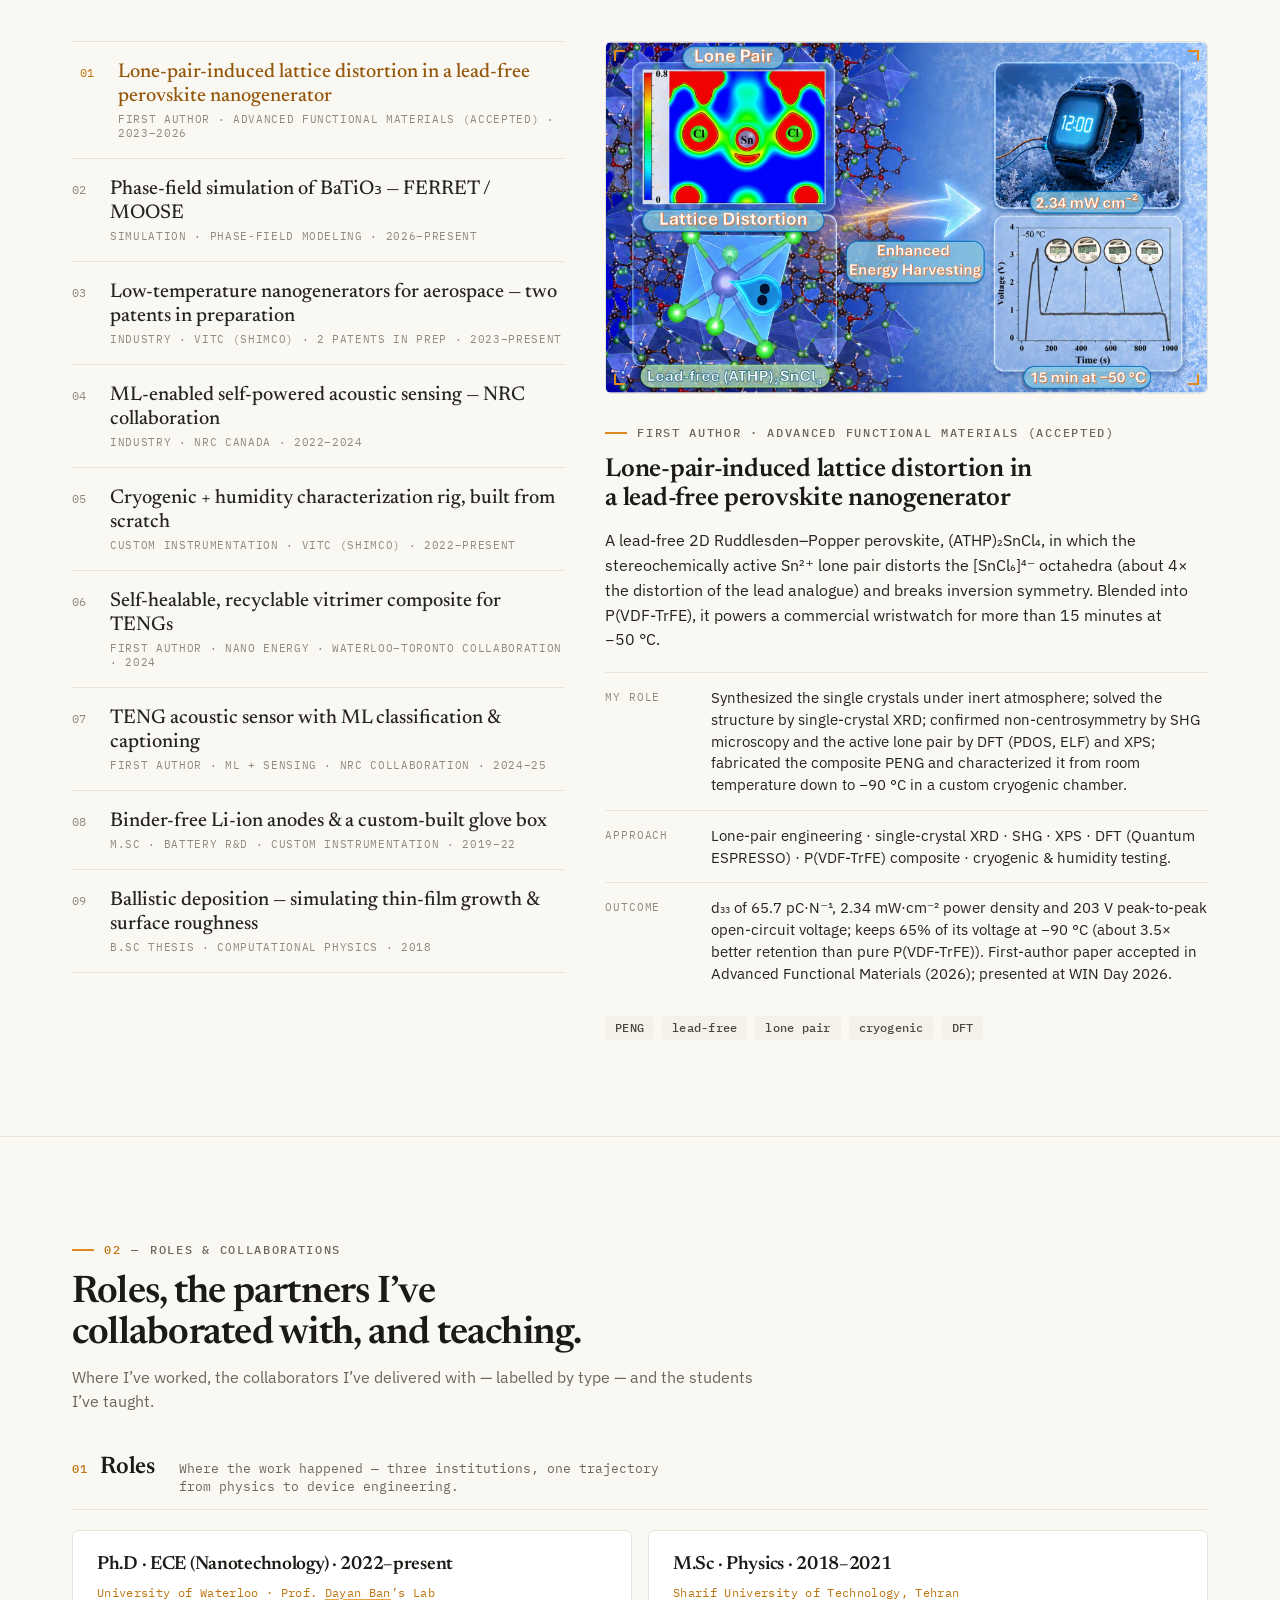
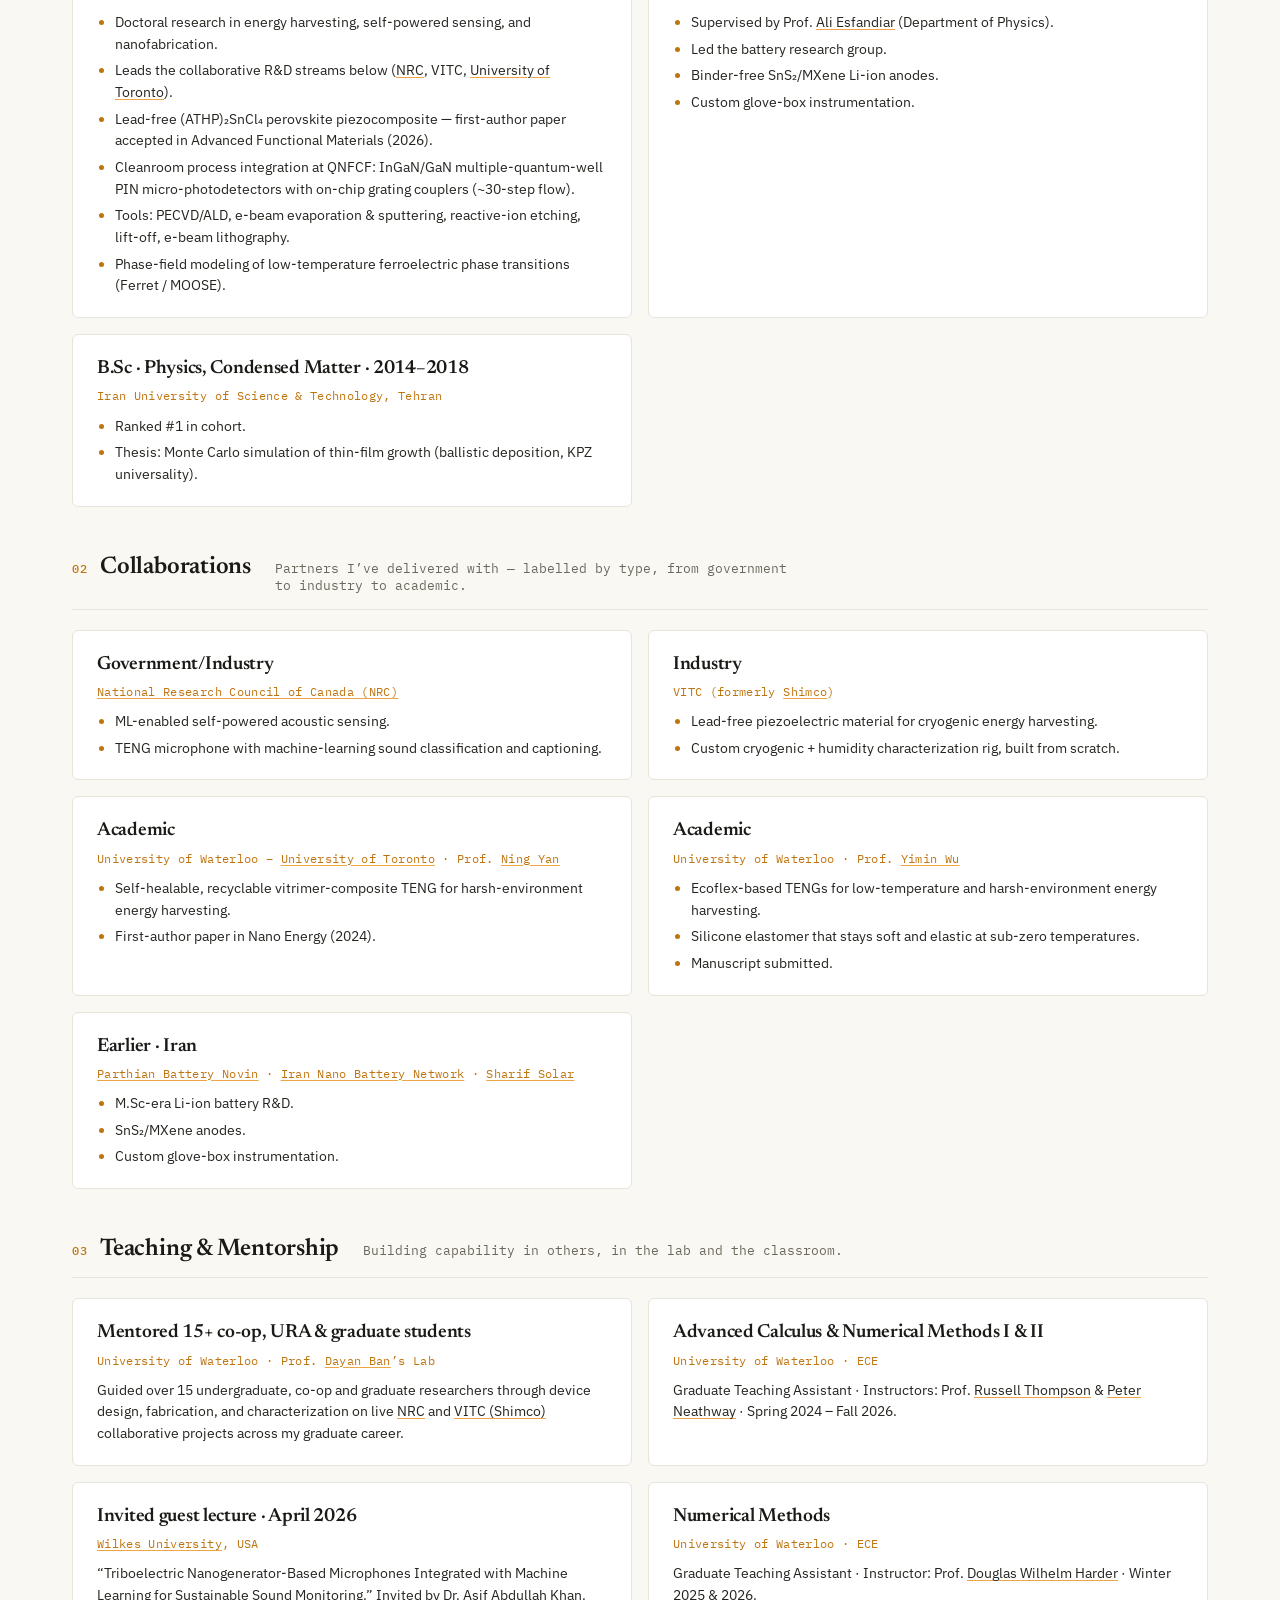
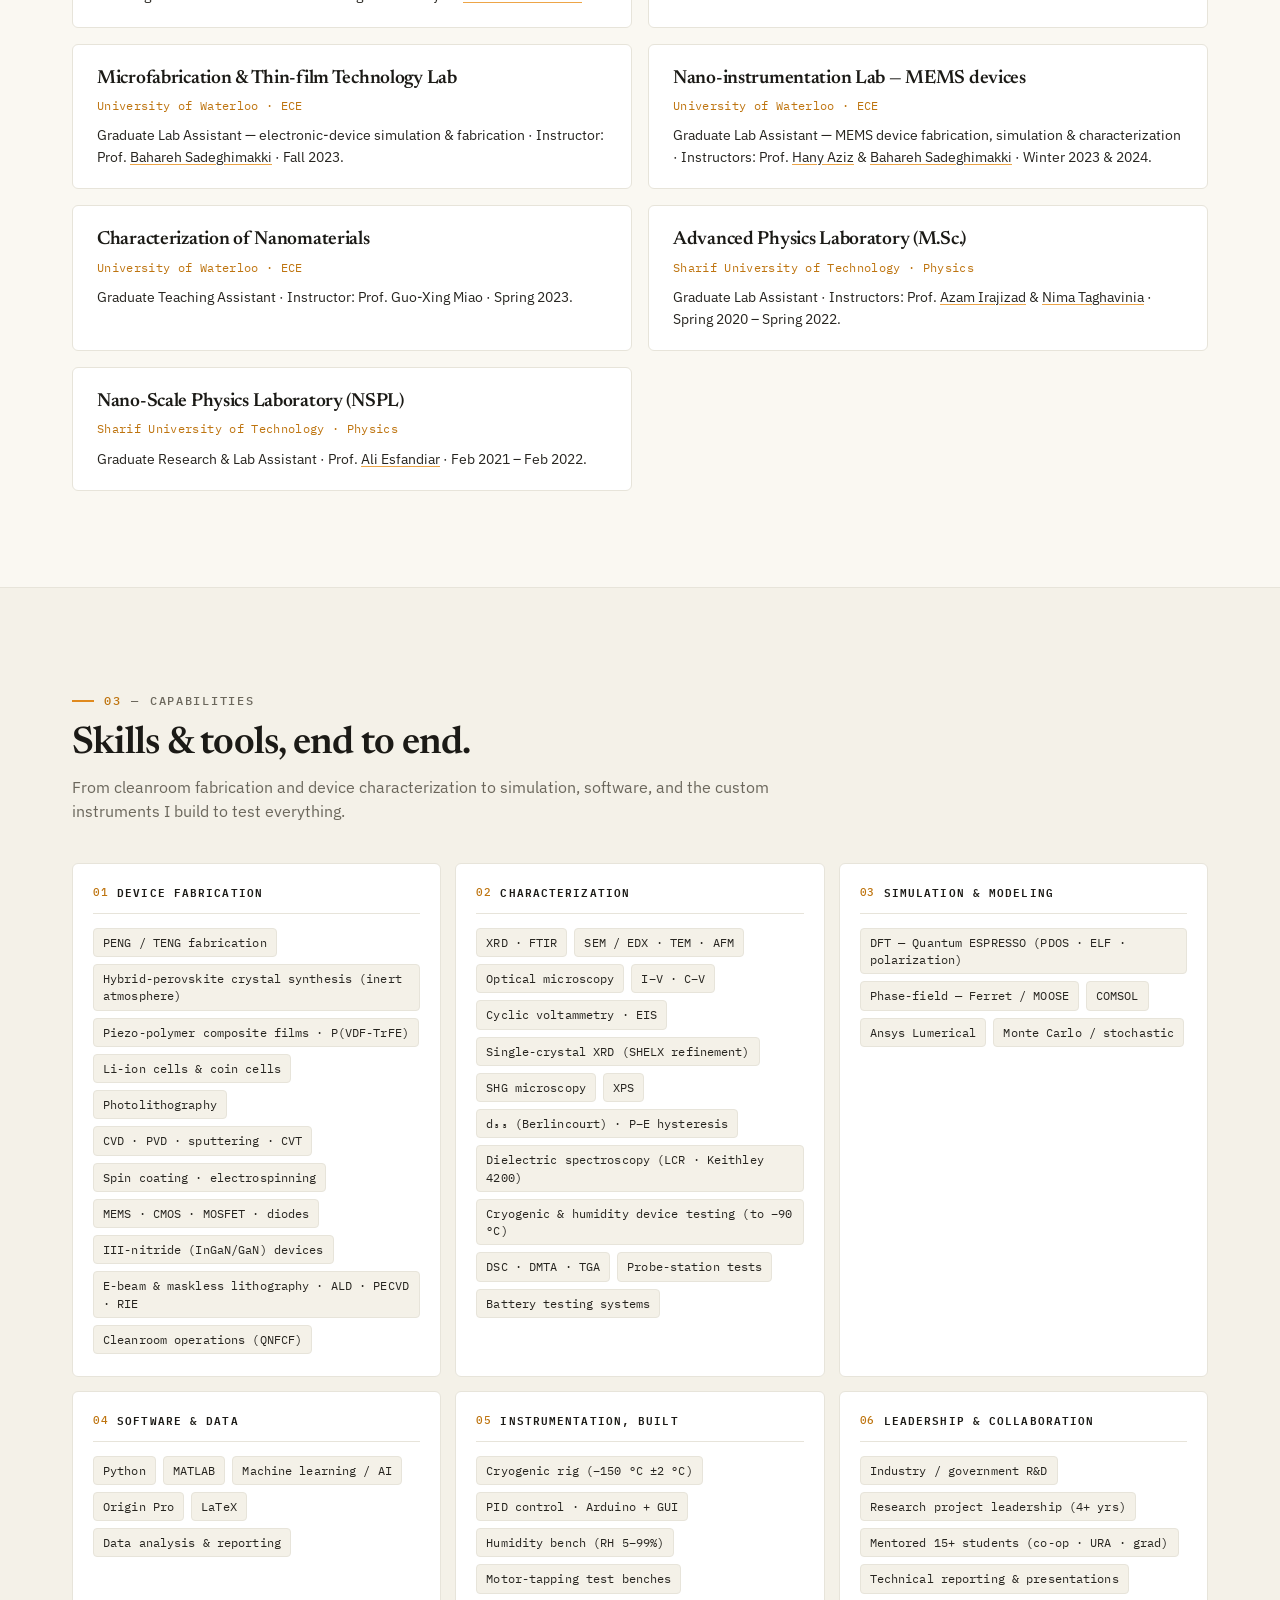
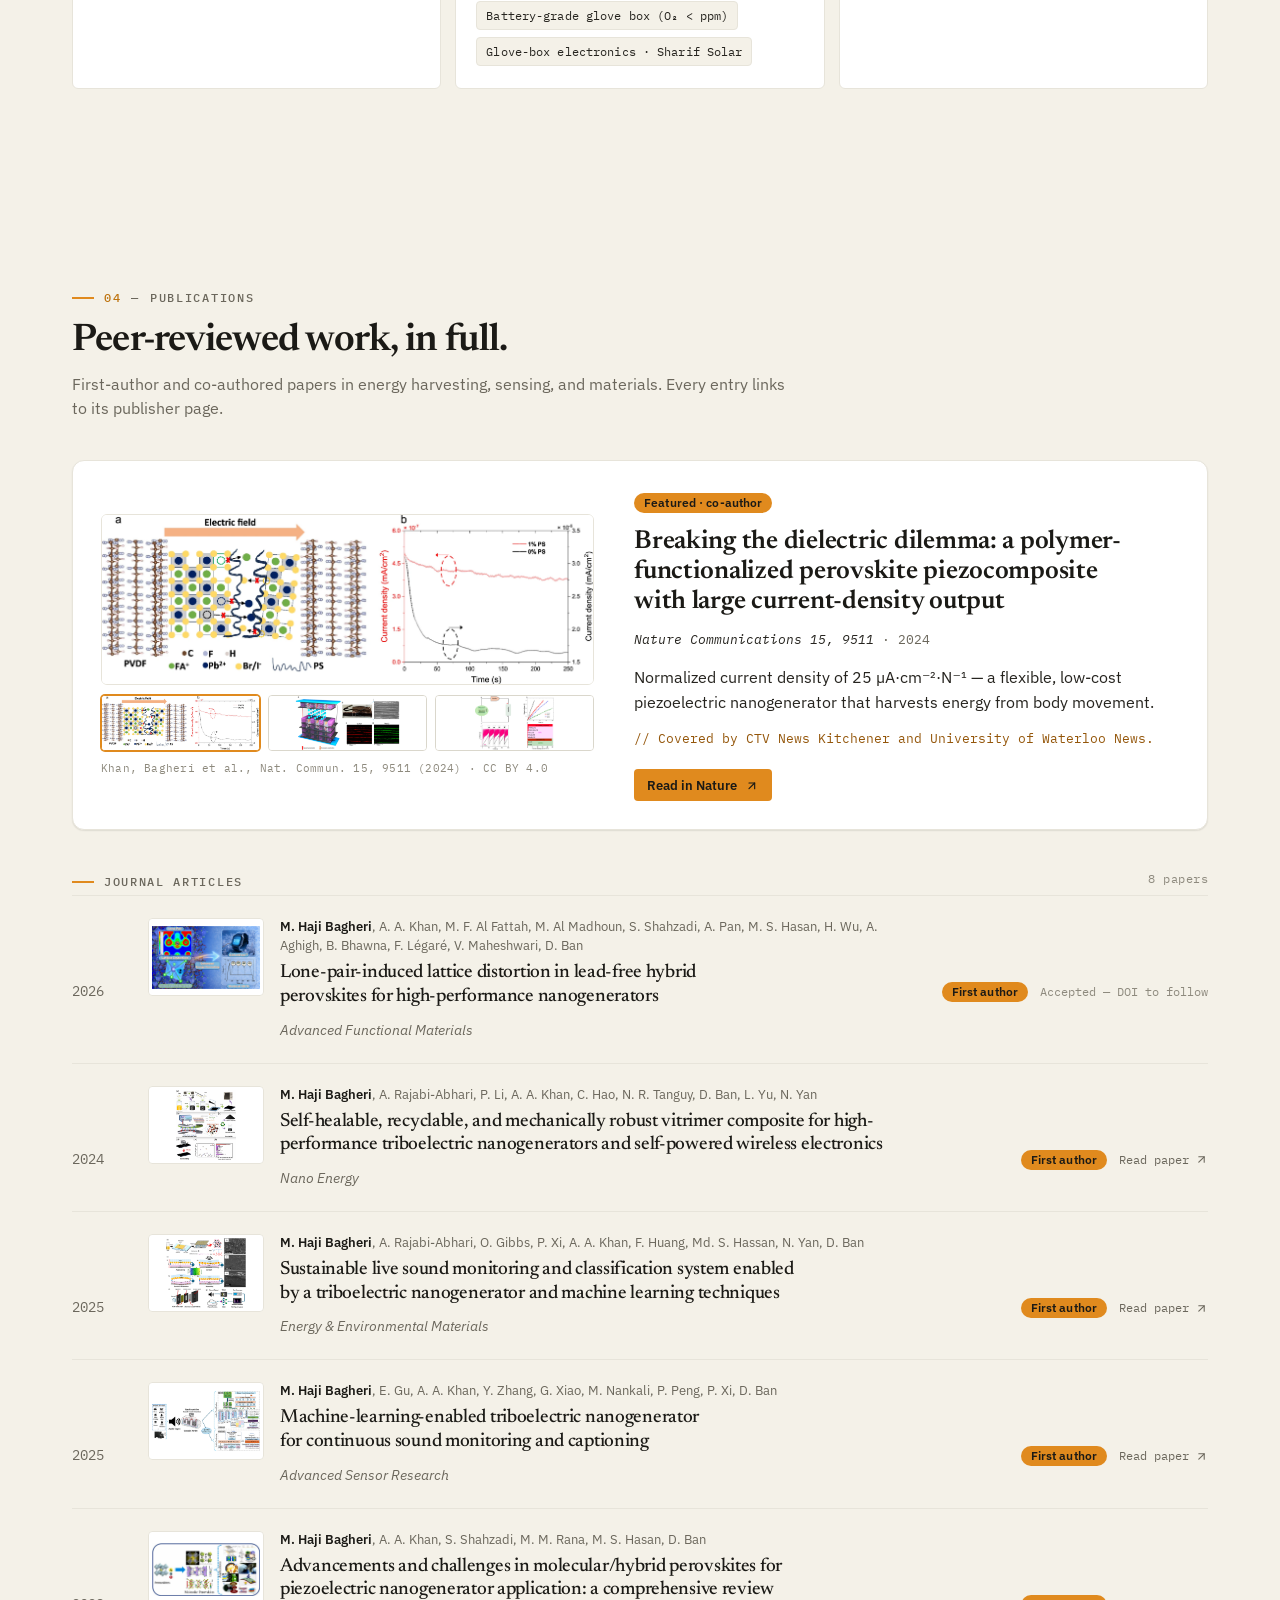
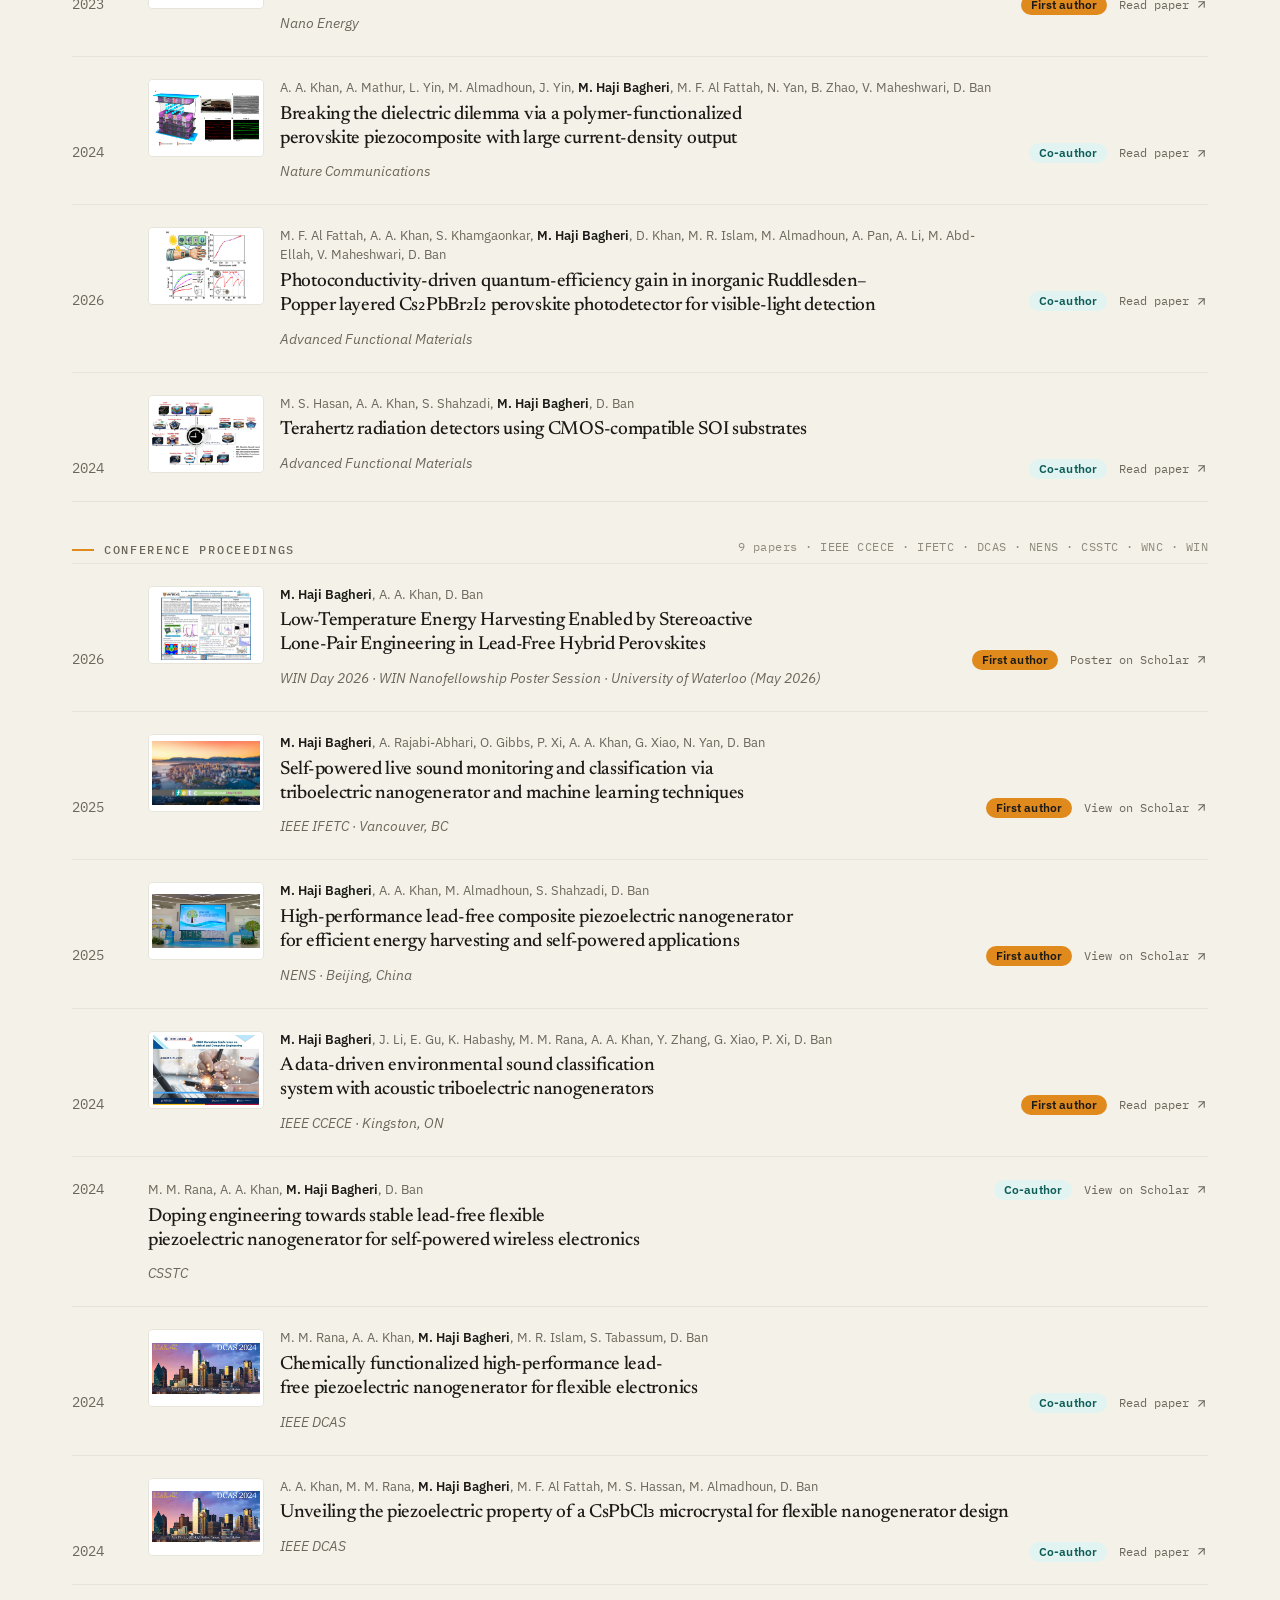
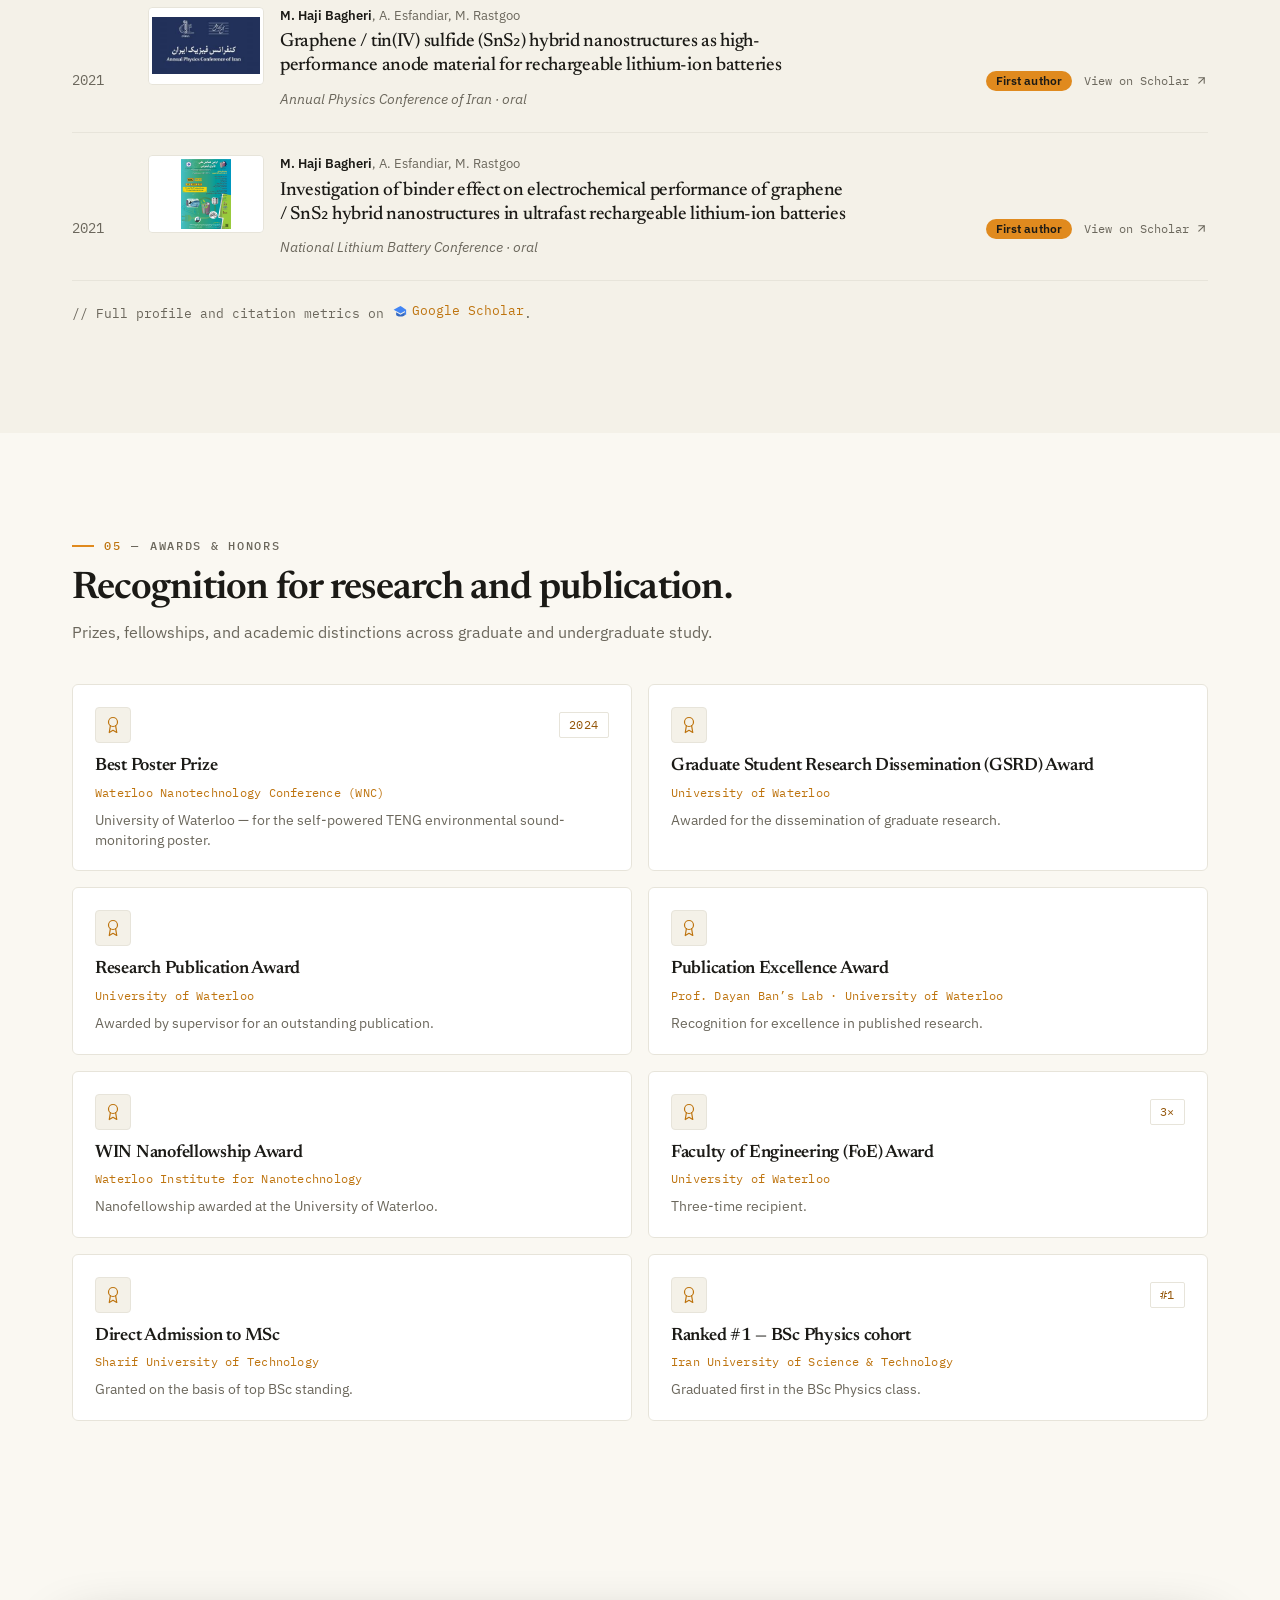
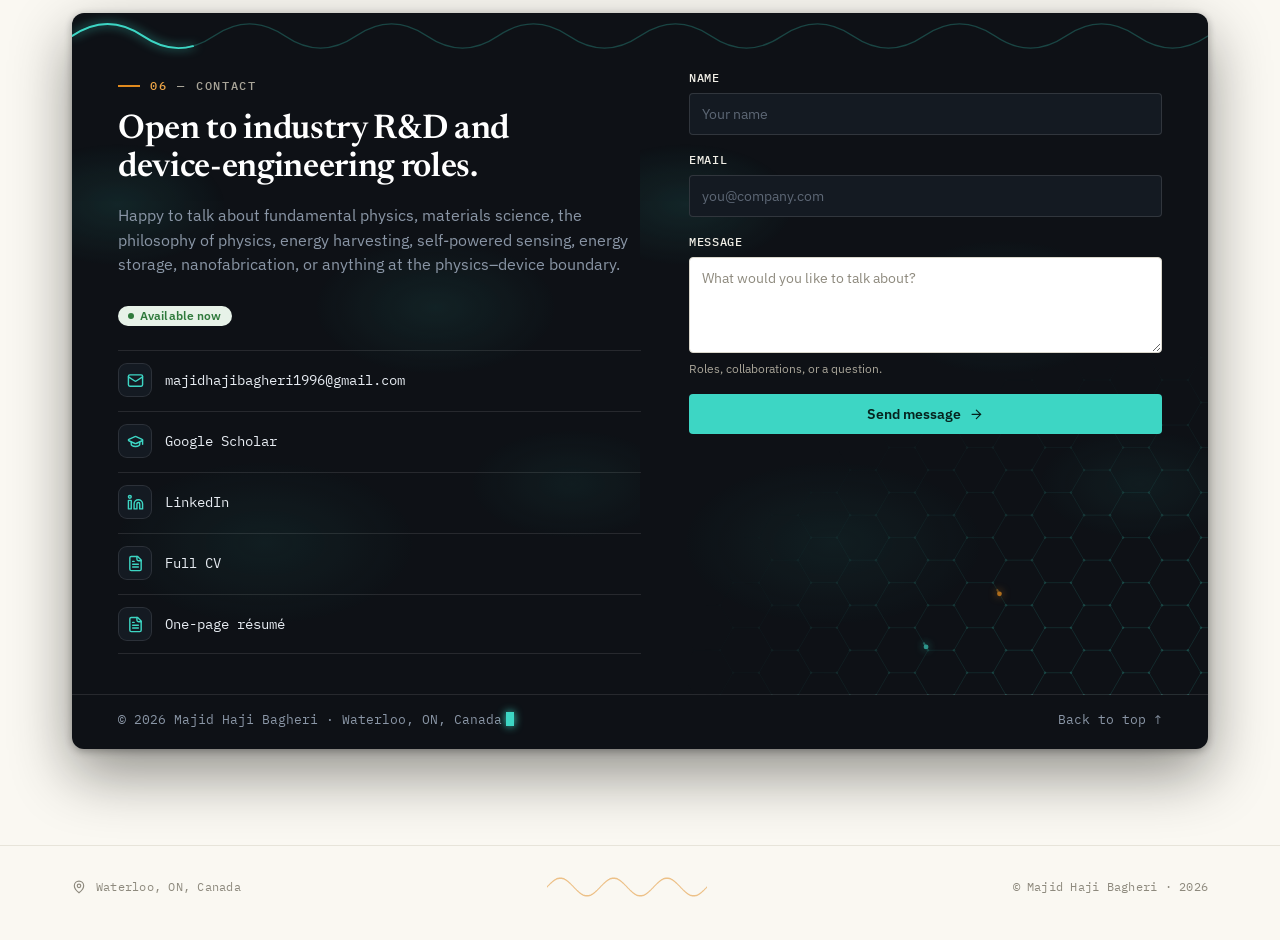
==== commit fa8bfe92: "Rename WIN Day 2026 poster title Co-Authored-By: Claude Opus 5.5 <noreply@anthropic.com> Claude-Sess" ====
--- a/index.html
+++ b/index.html
@@ -3200,7 +3200,7 @@
   ],
 
   conferences: [
-    { authors: '**M. Haji Bagheri**, A. A. Khan, D. Ban', title: 'Lone-pair-induced lattice distortion in lead-free hybrid perovskites for high-performance nanogenerators', venue: 'WIN Day 2026 · WIN Nanofellowship Poster Session · University of Waterloo (May 2026)', year: '2026', role: 'first', status: 'Poster presentation', linkLabel: 'Poster on Scholar', href: 'https://scholar.google.com/citations?view_op=view_citation&hl=en&user=2ZuanigAAAAJ&sortby=pubdate&citation_for_view=2ZuanigAAAAJ:k_IJM867U9cC', img: 'assets/figures/papers/015.jpg', cap: 'Poster — WIN Day 2026, WIN Nanofellowship Poster Session, Waterloo Institute for Nanotechnology, University of Waterloo (May 1, 2026)' },
+    { authors: '**M. Haji Bagheri**, A. A. Khan, D. Ban', title: 'Low-Temperature Energy Harvesting Enabled by Stereoactive Lone-Pair Engineering in Lead-Free Hybrid Perovskites', venue: 'WIN Day 2026 · WIN Nanofellowship Poster Session · University of Waterloo (May 2026)', year: '2026', role: 'first', status: 'Poster presentation', linkLabel: 'Poster on Scholar', href: 'https://scholar.google.com/citations?view_op=view_citation&hl=en&user=2ZuanigAAAAJ&sortby=pubdate&citation_for_view=2ZuanigAAAAJ:k_IJM867U9cC', img: 'assets/figures/papers/015.jpg', cap: 'Poster — WIN Day 2026, WIN Nanofellowship Poster Session, Waterloo Institute for Nanotechnology, University of Waterloo (May 1, 2026)' },
     { authors: '**M. Haji Bagheri**, A. Rajabi-Abhari, O. Gibbs, P. Xi, A. A. Khan, G. Xiao, N. Yan, D. Ban', title: 'Self-powered live sound monitoring and classification via triboelectric nanogenerator and machine learning techniques', venue: 'IEEE IFETC · Vancouver, BC', year: '2025', href: 'https://scholar.google.com/citations?view_op=view_citation&hl=en&user=2ZuanigAAAAJ&sortby=pubdate&citation_for_view=2ZuanigAAAAJ:TFP_iSt0sucC', linkLabel: 'View on Scholar', role: 'first', img: 'assets/figures/papers/008.jpg', cap: 'FIG. 008 — IEEE IFETC 2025 · Vancouver, BC' },
     { authors: '**M. Haji Bagheri**, A. A. Khan, M. Almadhoun, S. Shahzadi, D. Ban', title: 'High-performance lead-free composite piezoelectric nanogenerator for efficient energy harvesting and self-powered applications', venue: 'NENS · Beijing, China', year: '2025', href: 'https://scholar.google.com/citations?view_op=view_citation&hl=en&user=2ZuanigAAAAJ&sortby=pubdate&citation_for_view=2ZuanigAAAAJ:bEWYMUwI8FkC', linkLabel: 'View on Scholar', role: 'first', img: 'assets/figures/papers/009.jpg', cap: 'FIG. 009 — NENS 2025 · Beijing, China' },
     { authors: '**M. Haji Bagheri**, J. Li, E. Gu, K. Habashy, M. M. Rana, A. A. Khan, Y. Zhang, G. Xiao, P. Xi, D. Ban', title: 'A data-driven environmental sound classification system with acoustic triboelectric nanogenerators', venue: 'IEEE CCECE · Kingston, ON', year: '2024', role: 'first', href: 'https://doi.org/10.1109/CCECE59415.2024.10667121', img: 'assets/figures/papers/010.jpg', cap: 'FIG. 010 — IEEE CCECE 2024 · Kingston, ON' },
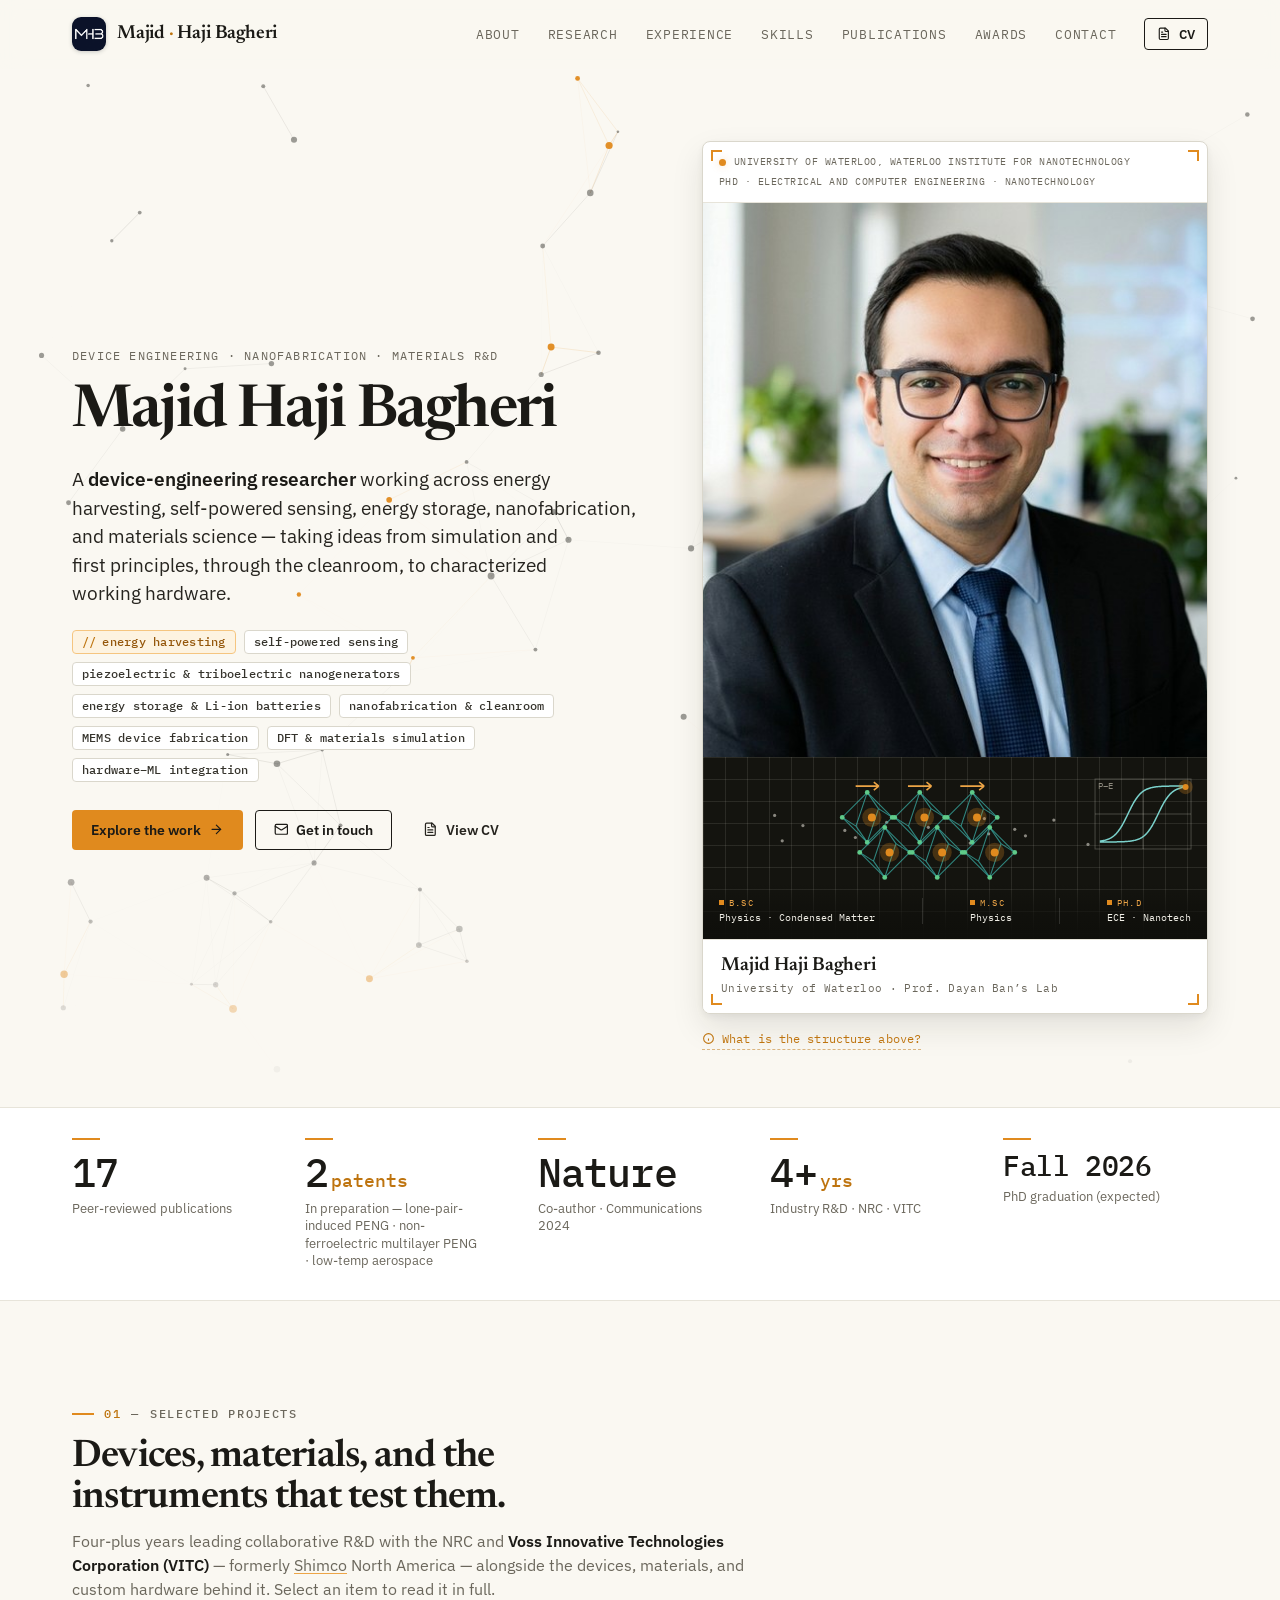
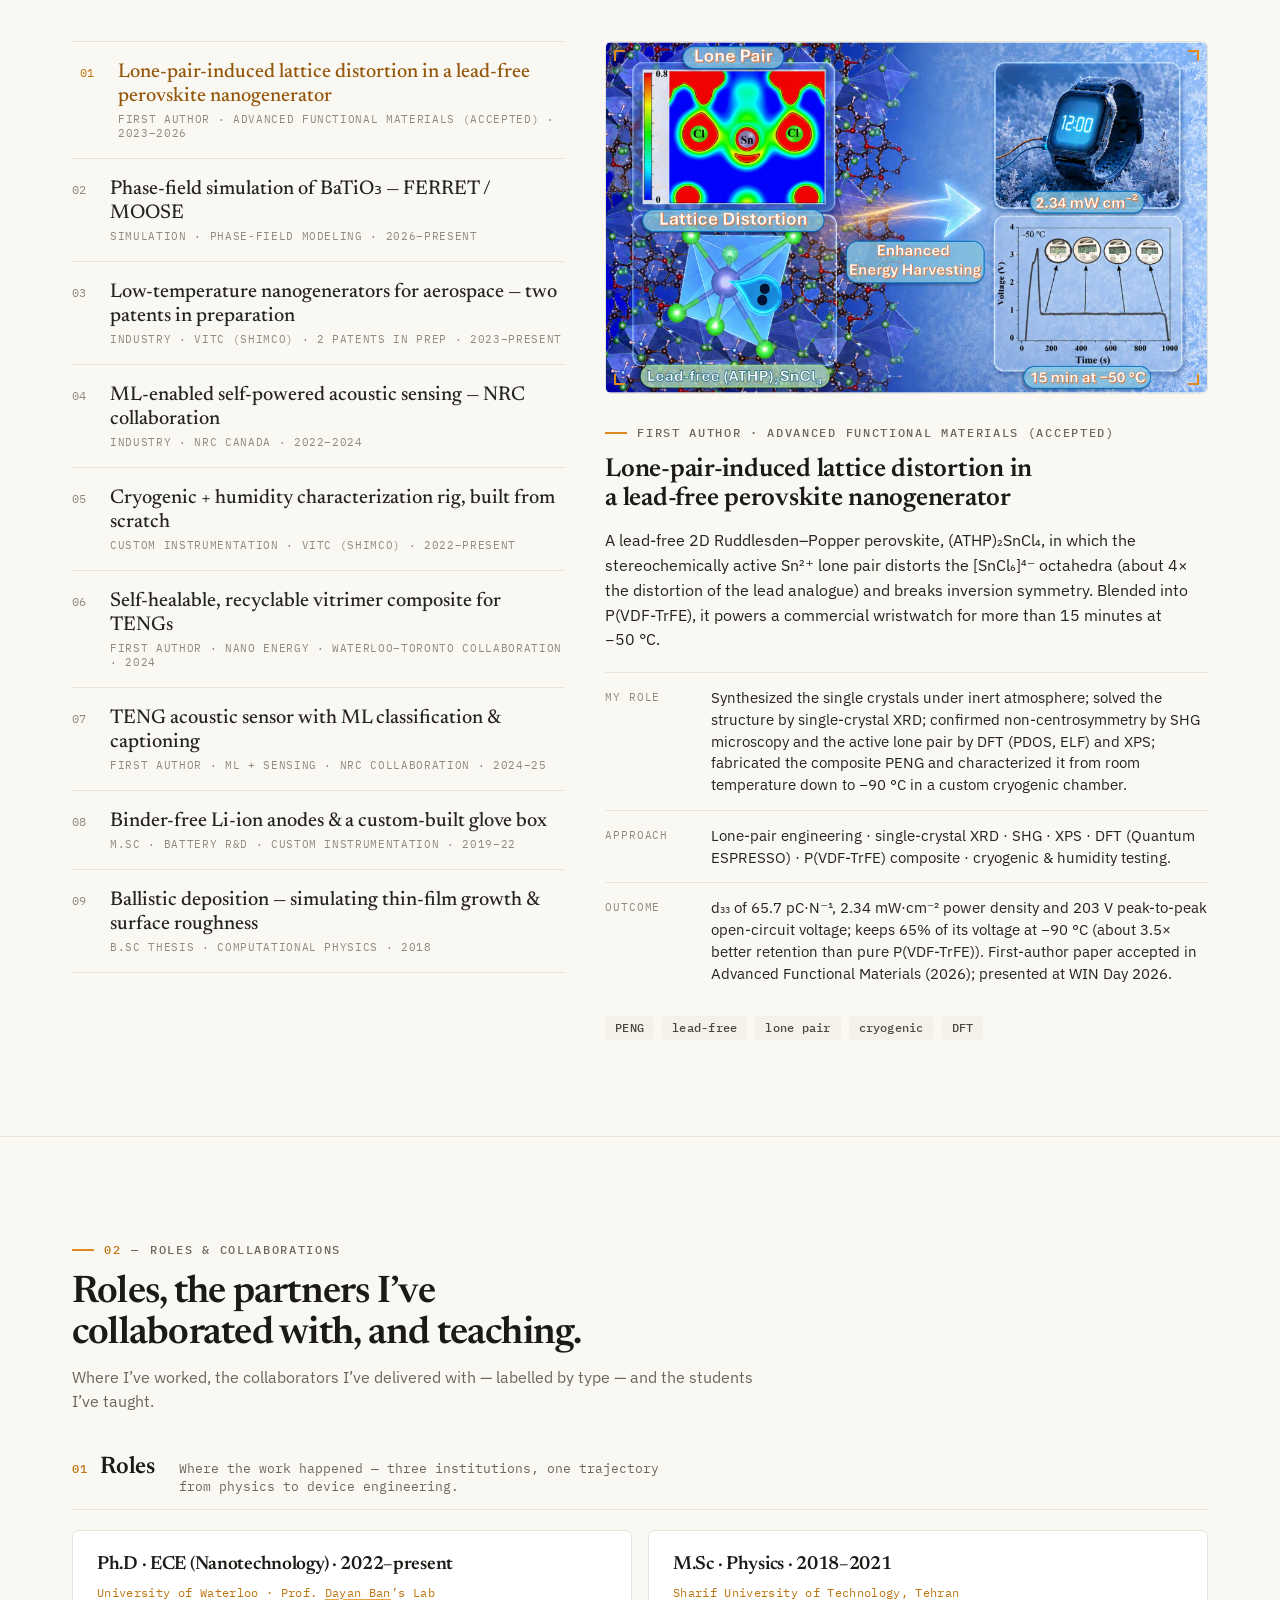
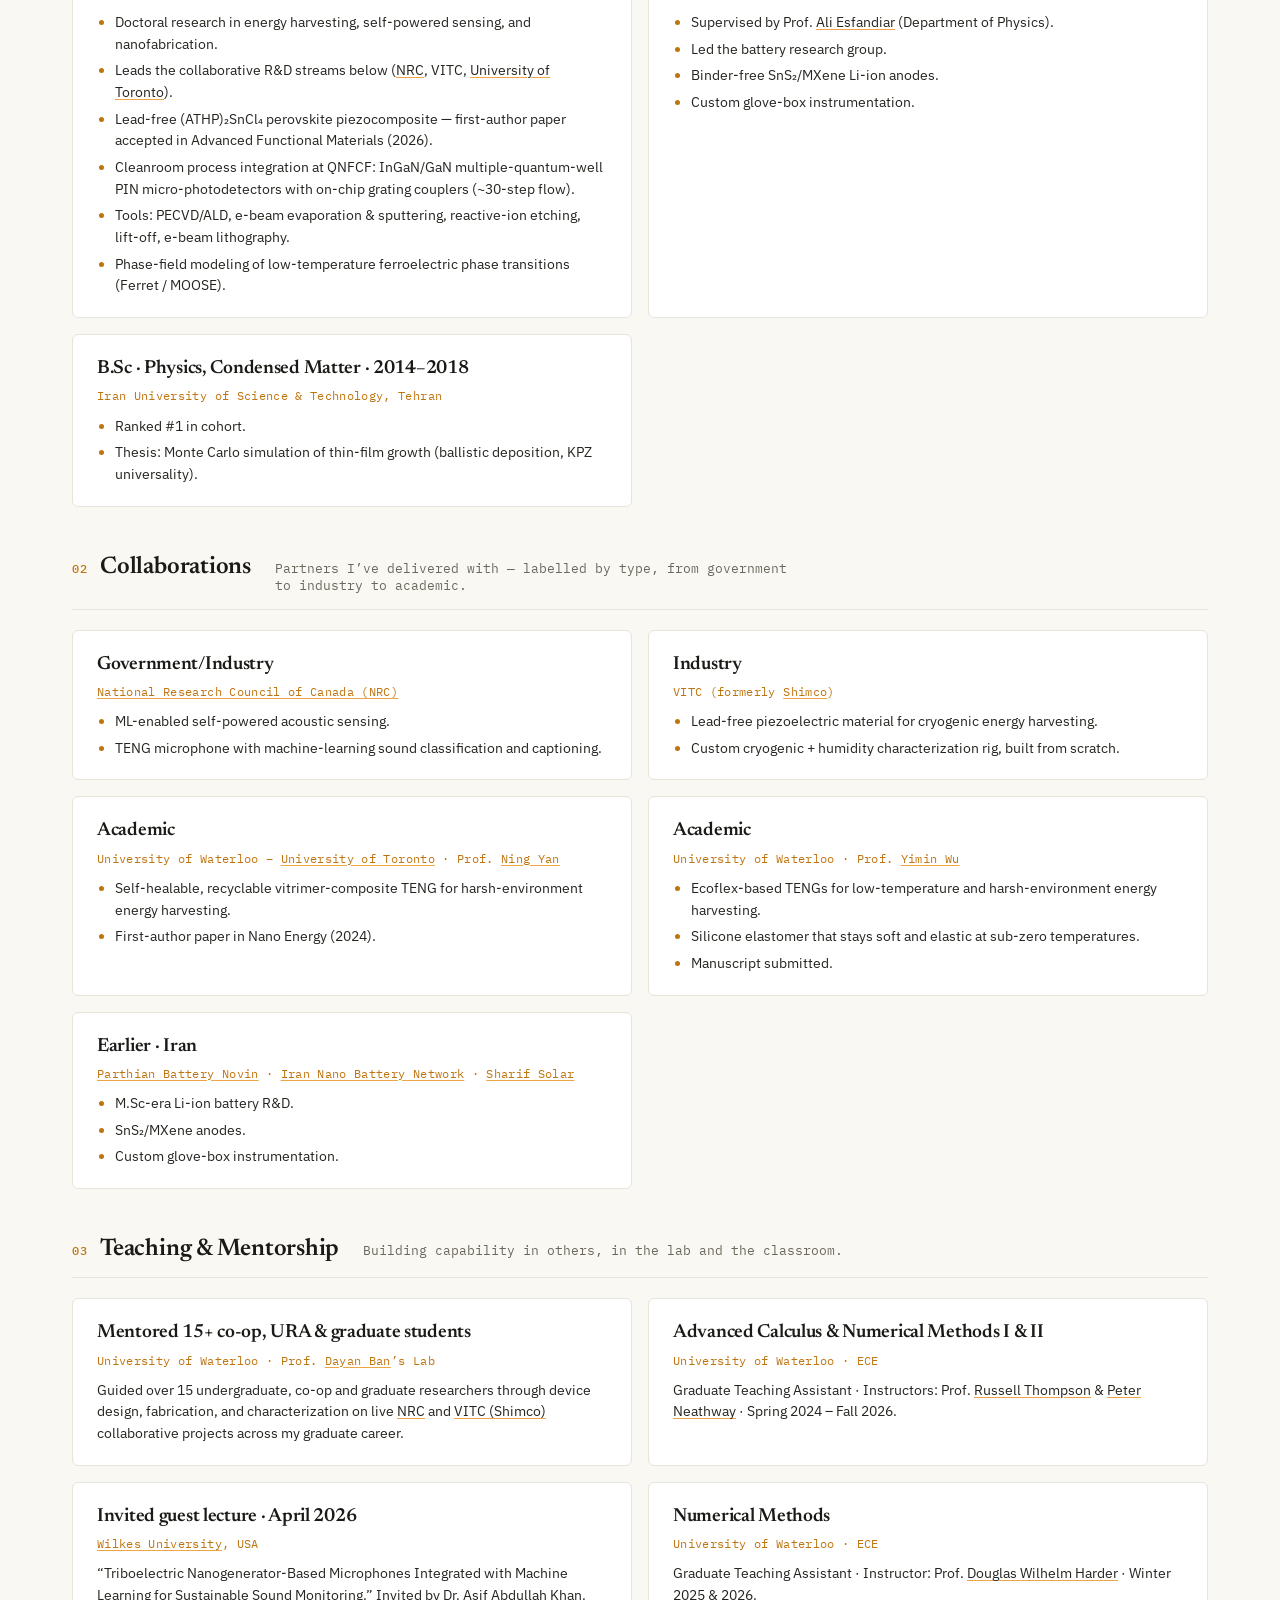
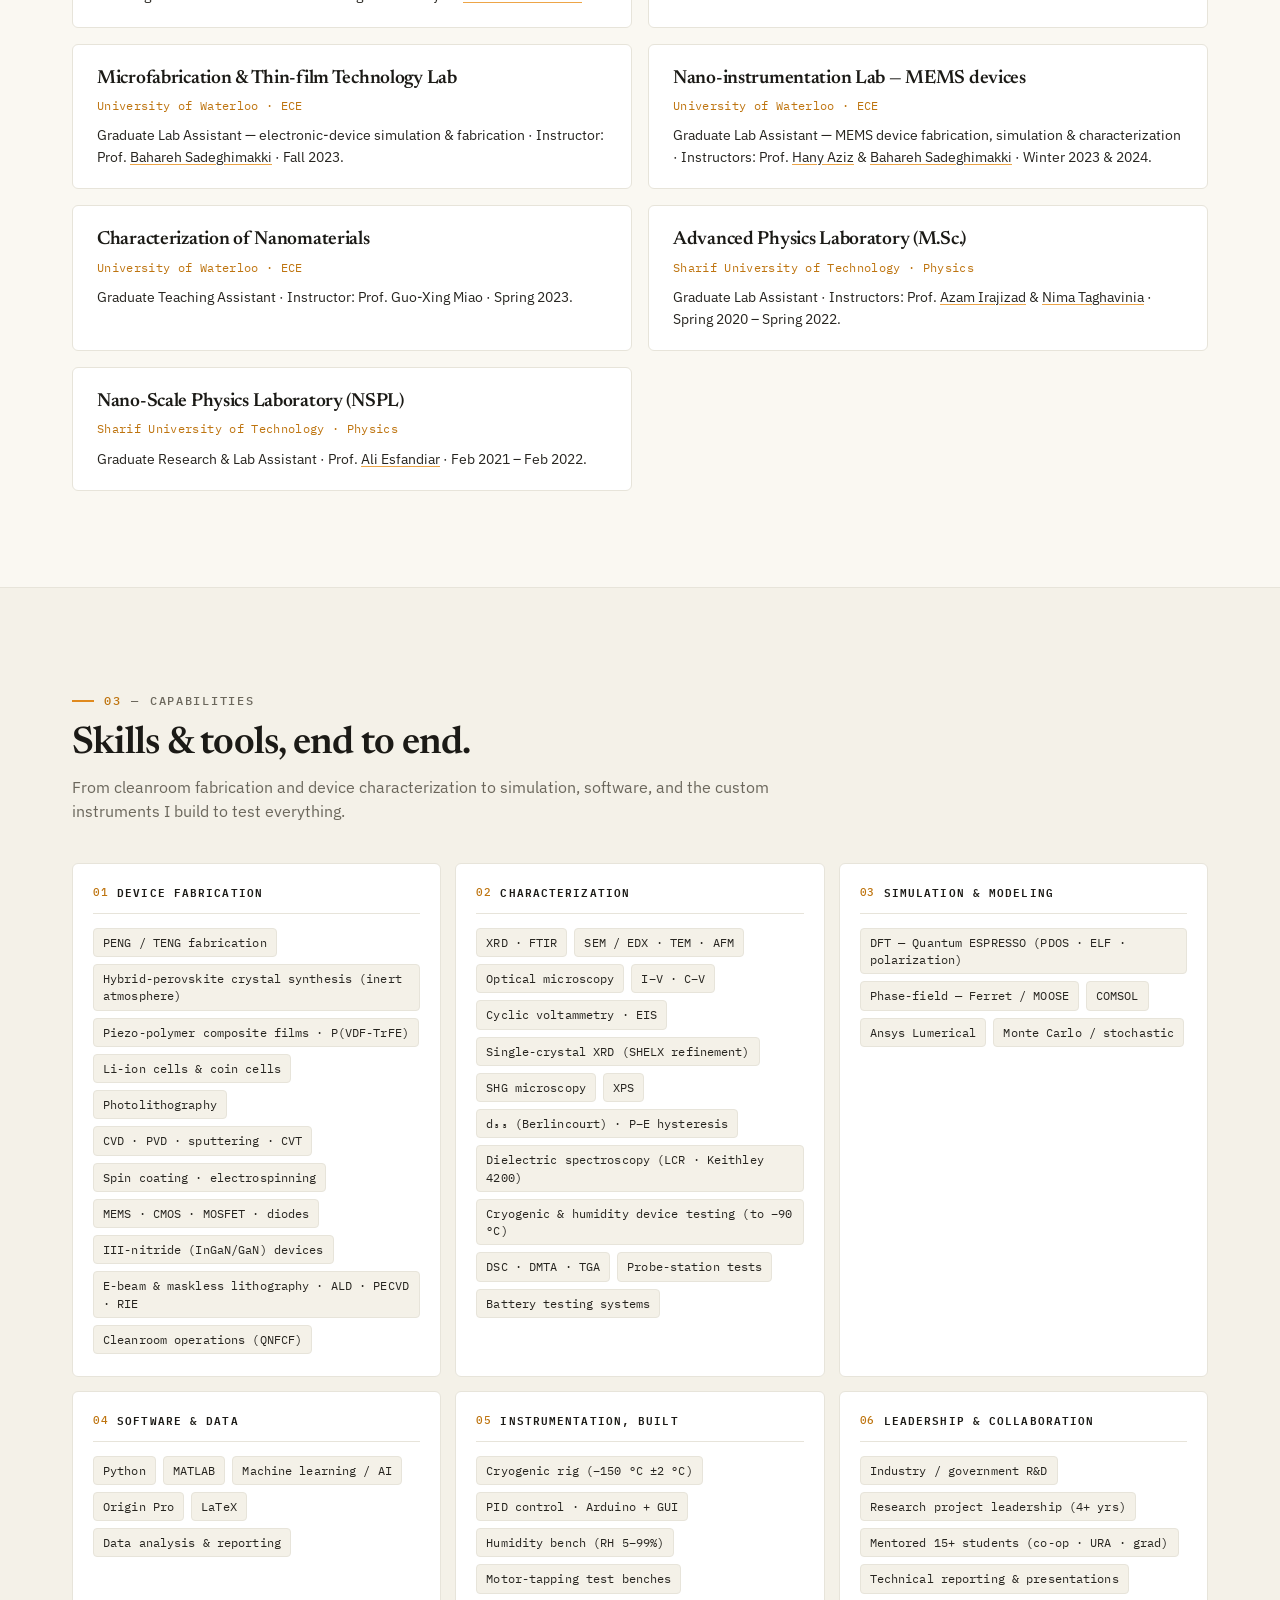
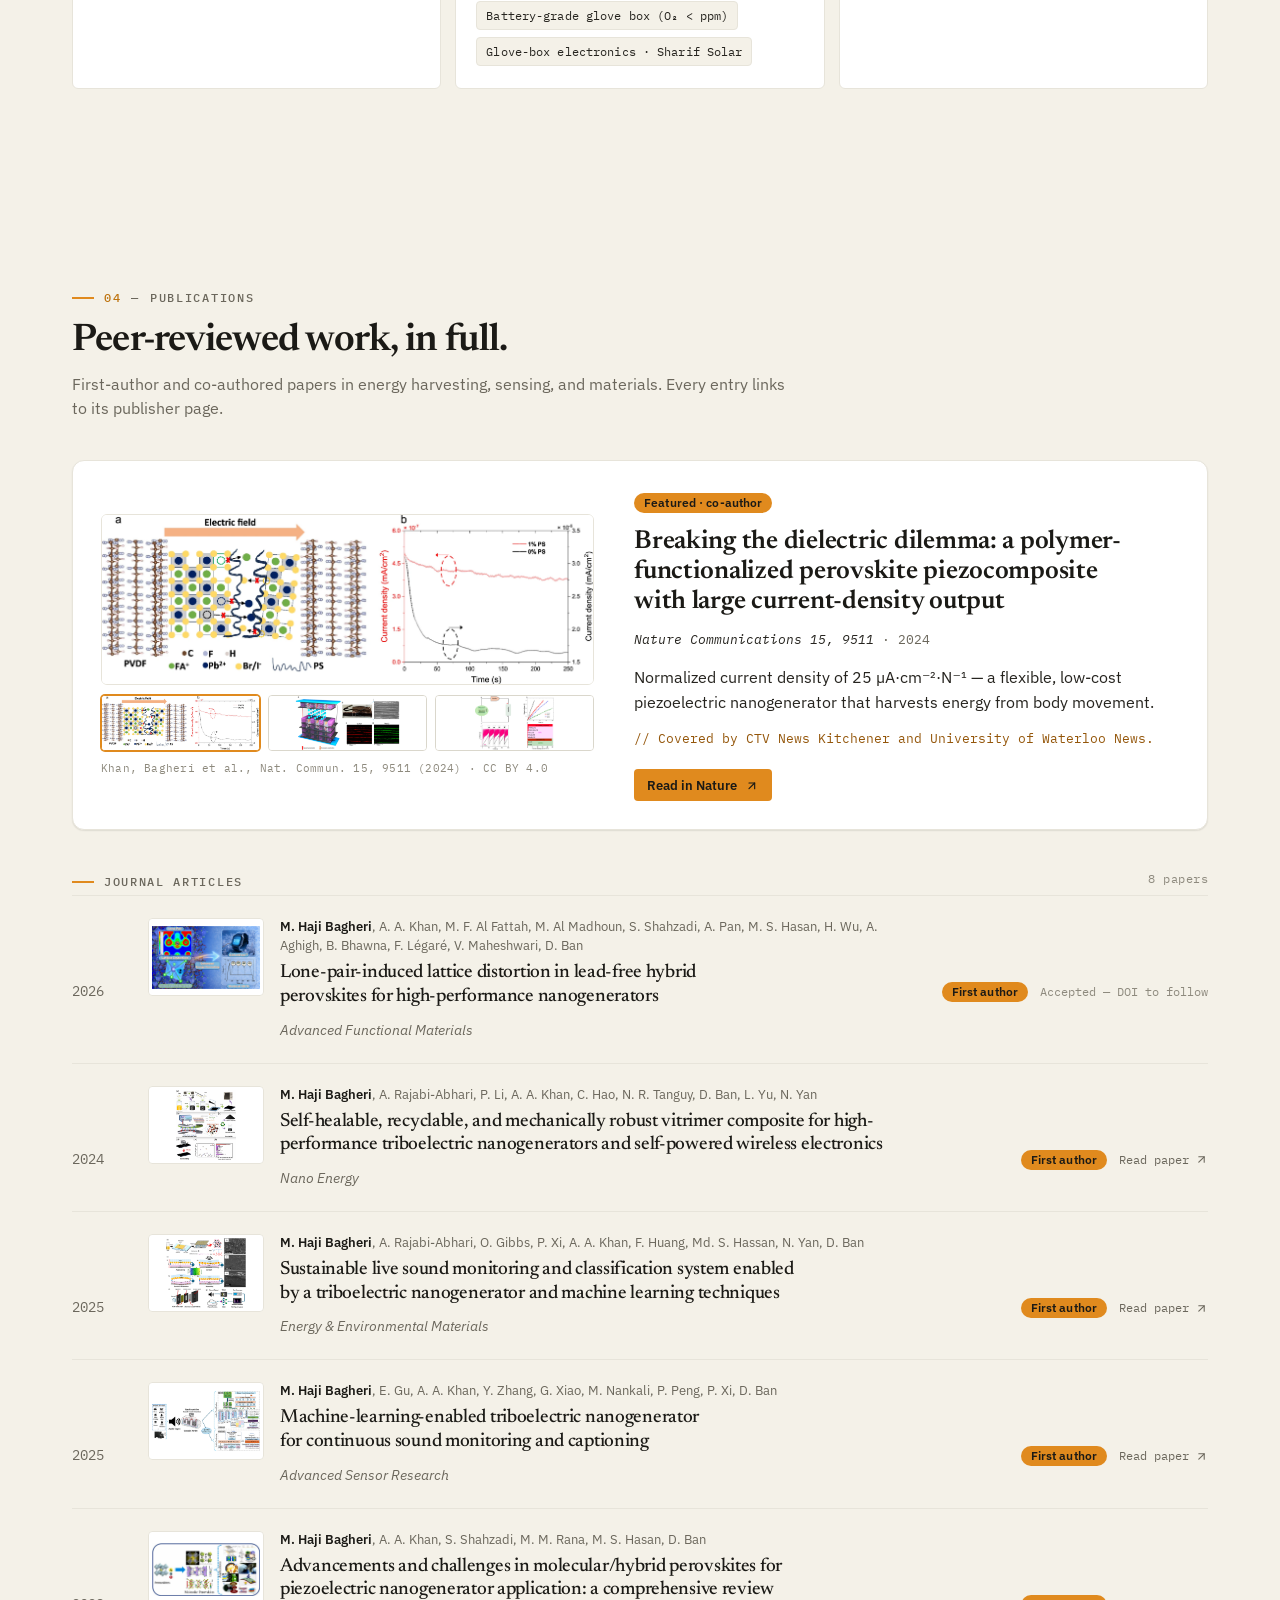
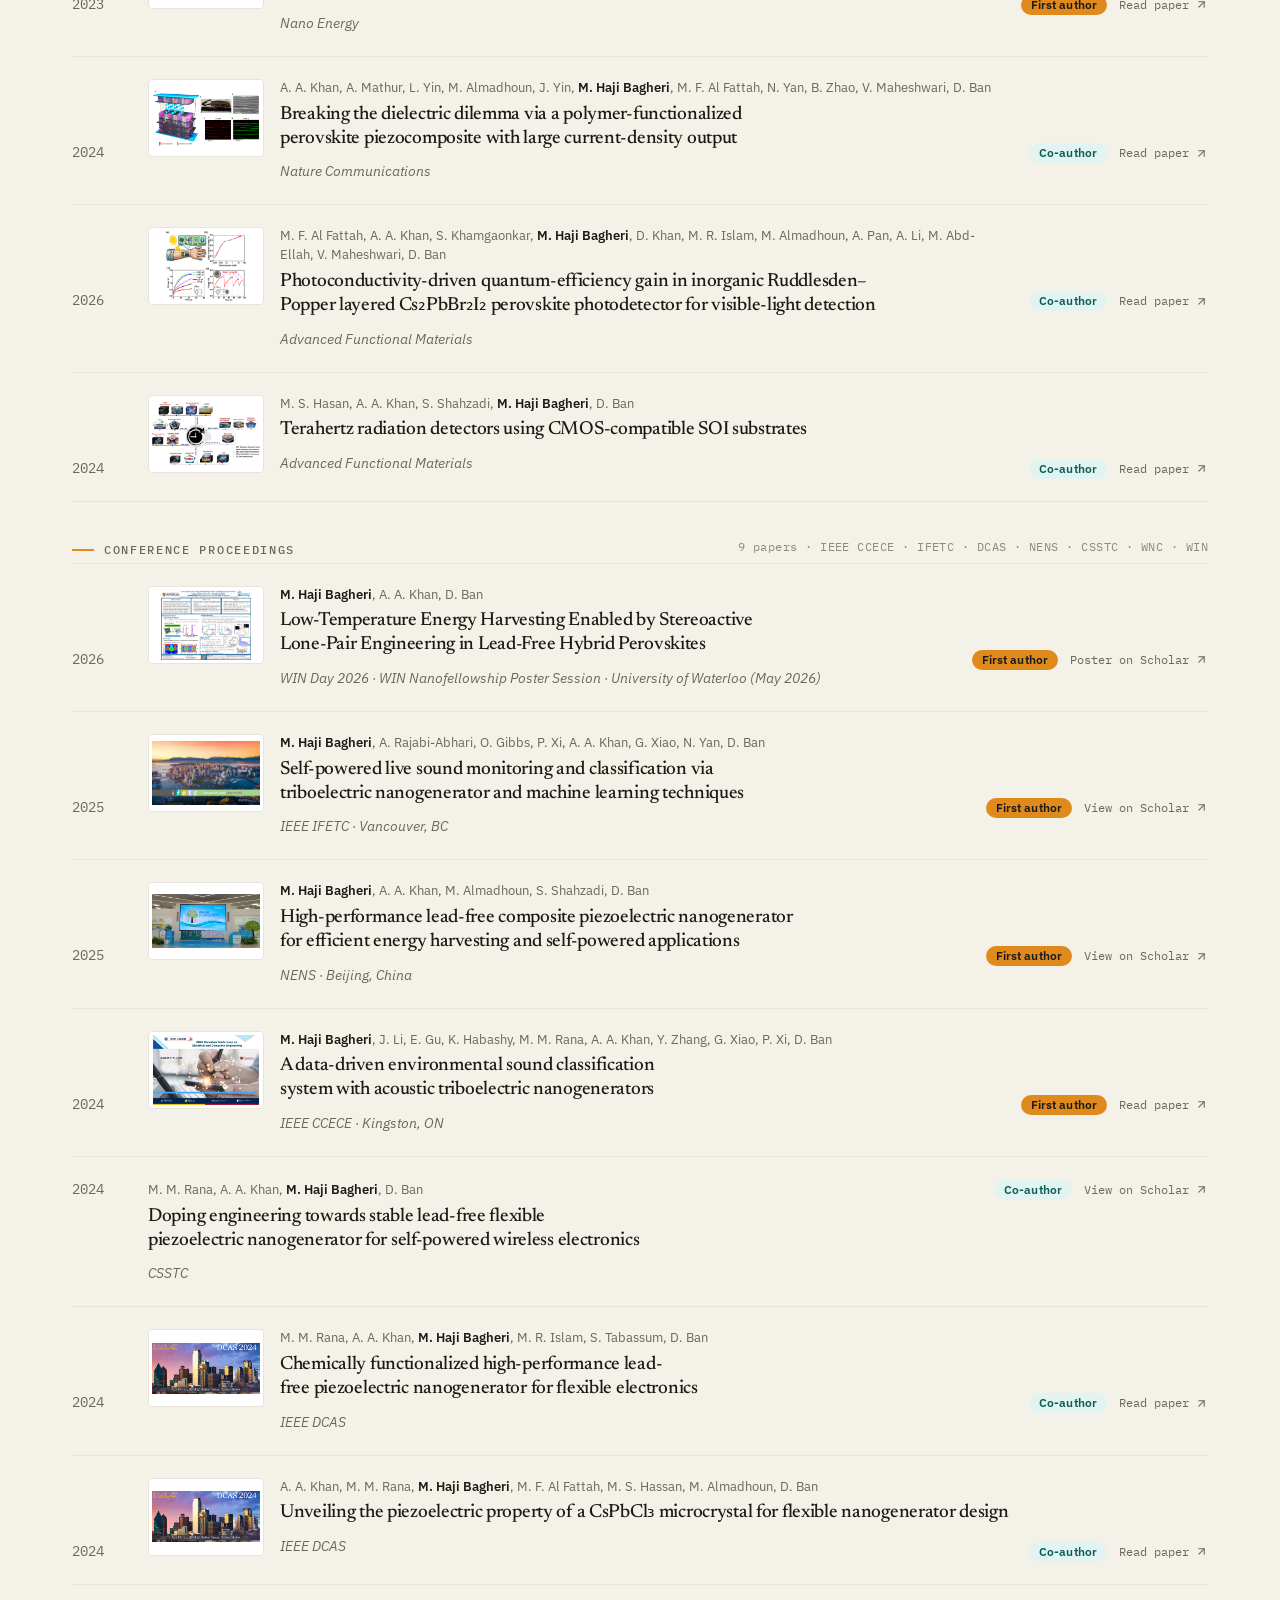
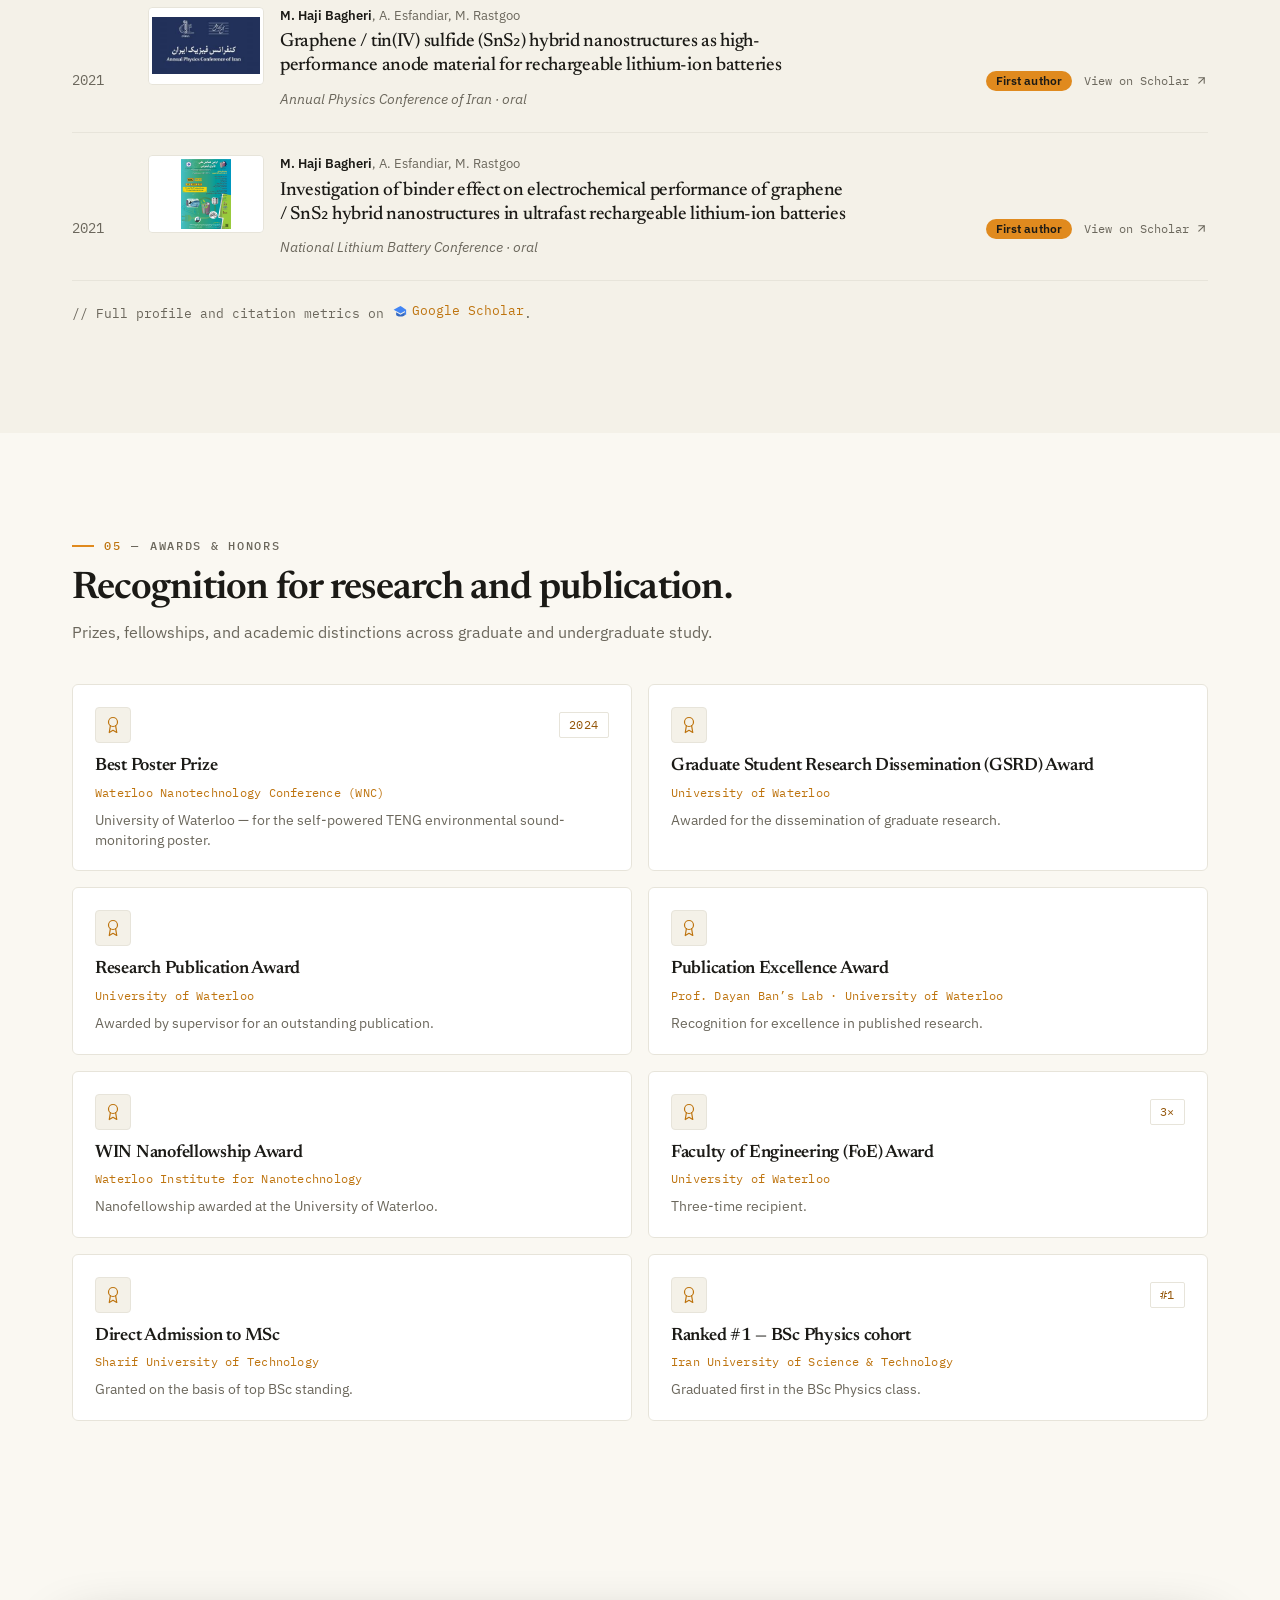
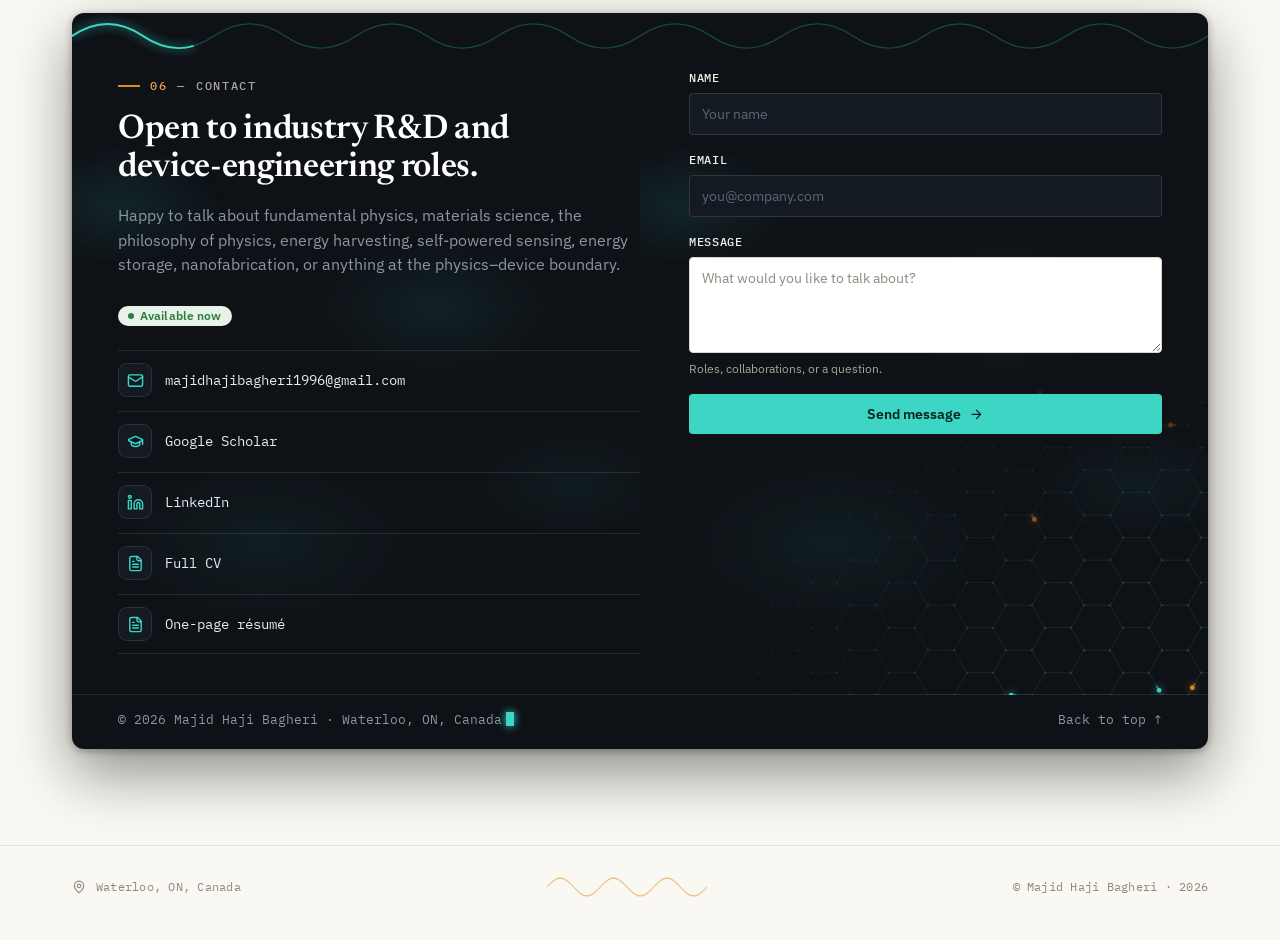
==== commit 024e865f: "Replace WIN Day 2026 poster image with the retitled poster Co-Authored-By: Claude Opus 5.5 <noreply@" ====
--- a/index.html
+++ b/index.html
@@ -3200,7 +3200,7 @@
   ],
 
   conferences: [
-    { authors: '**M. Haji Bagheri**, A. A. Khan, D. Ban', title: 'Low-Temperature Energy Harvesting Enabled by Stereoactive Lone-Pair Engineering in Lead-Free Hybrid Perovskites', venue: 'WIN Day 2026 · WIN Nanofellowship Poster Session · University of Waterloo (May 2026)', year: '2026', role: 'first', status: 'Poster presentation', linkLabel: 'Poster on Scholar', href: 'https://scholar.google.com/citations?view_op=view_citation&hl=en&user=2ZuanigAAAAJ&sortby=pubdate&citation_for_view=2ZuanigAAAAJ:k_IJM867U9cC', img: 'assets/figures/papers/015.jpg', cap: 'Poster — WIN Day 2026, WIN Nanofellowship Poster Session, Waterloo Institute for Nanotechnology, University of Waterloo (May 1, 2026)' },
+    { authors: '**M. Haji Bagheri**, A. A. Khan, D. Ban', title: 'Low-Temperature Energy Harvesting Enabled by Stereoactive Lone-Pair Engineering in Lead-Free Hybrid Perovskites', venue: 'WIN Day 2026 · WIN Nanofellowship Poster Session · University of Waterloo (May 2026)', year: '2026', role: 'first', status: 'Poster presentation', linkLabel: 'Poster on Scholar', href: 'https://scholar.google.com/citations?view_op=view_citation&hl=en&user=2ZuanigAAAAJ&sortby=pubdate&citation_for_view=2ZuanigAAAAJ:k_IJM867U9cC', img: 'assets/figures/papers/016.webp', cap: 'Poster — WIN Day 2026, WIN Nanofellowship Poster Session, Waterloo Institute for Nanotechnology, University of Waterloo (May 1, 2026)' },
     { authors: '**M. Haji Bagheri**, A. Rajabi-Abhari, O. Gibbs, P. Xi, A. A. Khan, G. Xiao, N. Yan, D. Ban', title: 'Self-powered live sound monitoring and classification via triboelectric nanogenerator and machine learning techniques', venue: 'IEEE IFETC · Vancouver, BC', year: '2025', href: 'https://scholar.google.com/citations?view_op=view_citation&hl=en&user=2ZuanigAAAAJ&sortby=pubdate&citation_for_view=2ZuanigAAAAJ:TFP_iSt0sucC', linkLabel: 'View on Scholar', role: 'first', img: 'assets/figures/papers/008.jpg', cap: 'FIG. 008 — IEEE IFETC 2025 · Vancouver, BC' },
     { authors: '**M. Haji Bagheri**, A. A. Khan, M. Almadhoun, S. Shahzadi, D. Ban', title: 'High-performance lead-free composite piezoelectric nanogenerator for efficient energy harvesting and self-powered applications', venue: 'NENS · Beijing, China', year: '2025', href: 'https://scholar.google.com/citations?view_op=view_citation&hl=en&user=2ZuanigAAAAJ&sortby=pubdate&citation_for_view=2ZuanigAAAAJ:bEWYMUwI8FkC', linkLabel: 'View on Scholar', role: 'first', img: 'assets/figures/papers/009.jpg', cap: 'FIG. 009 — NENS 2025 · Beijing, China' },
     { authors: '**M. Haji Bagheri**, J. Li, E. Gu, K. Habashy, M. M. Rana, A. A. Khan, Y. Zhang, G. Xiao, P. Xi, D. Ban', title: 'A data-driven environmental sound classification system with acoustic triboelectric nanogenerators', venue: 'IEEE CCECE · Kingston, ON', year: '2024', role: 'first', href: 'https://doi.org/10.1109/CCECE59415.2024.10667121', img: 'assets/figures/papers/010.jpg', cap: 'FIG. 010 — IEEE CCECE 2024 · Kingston, ON' },
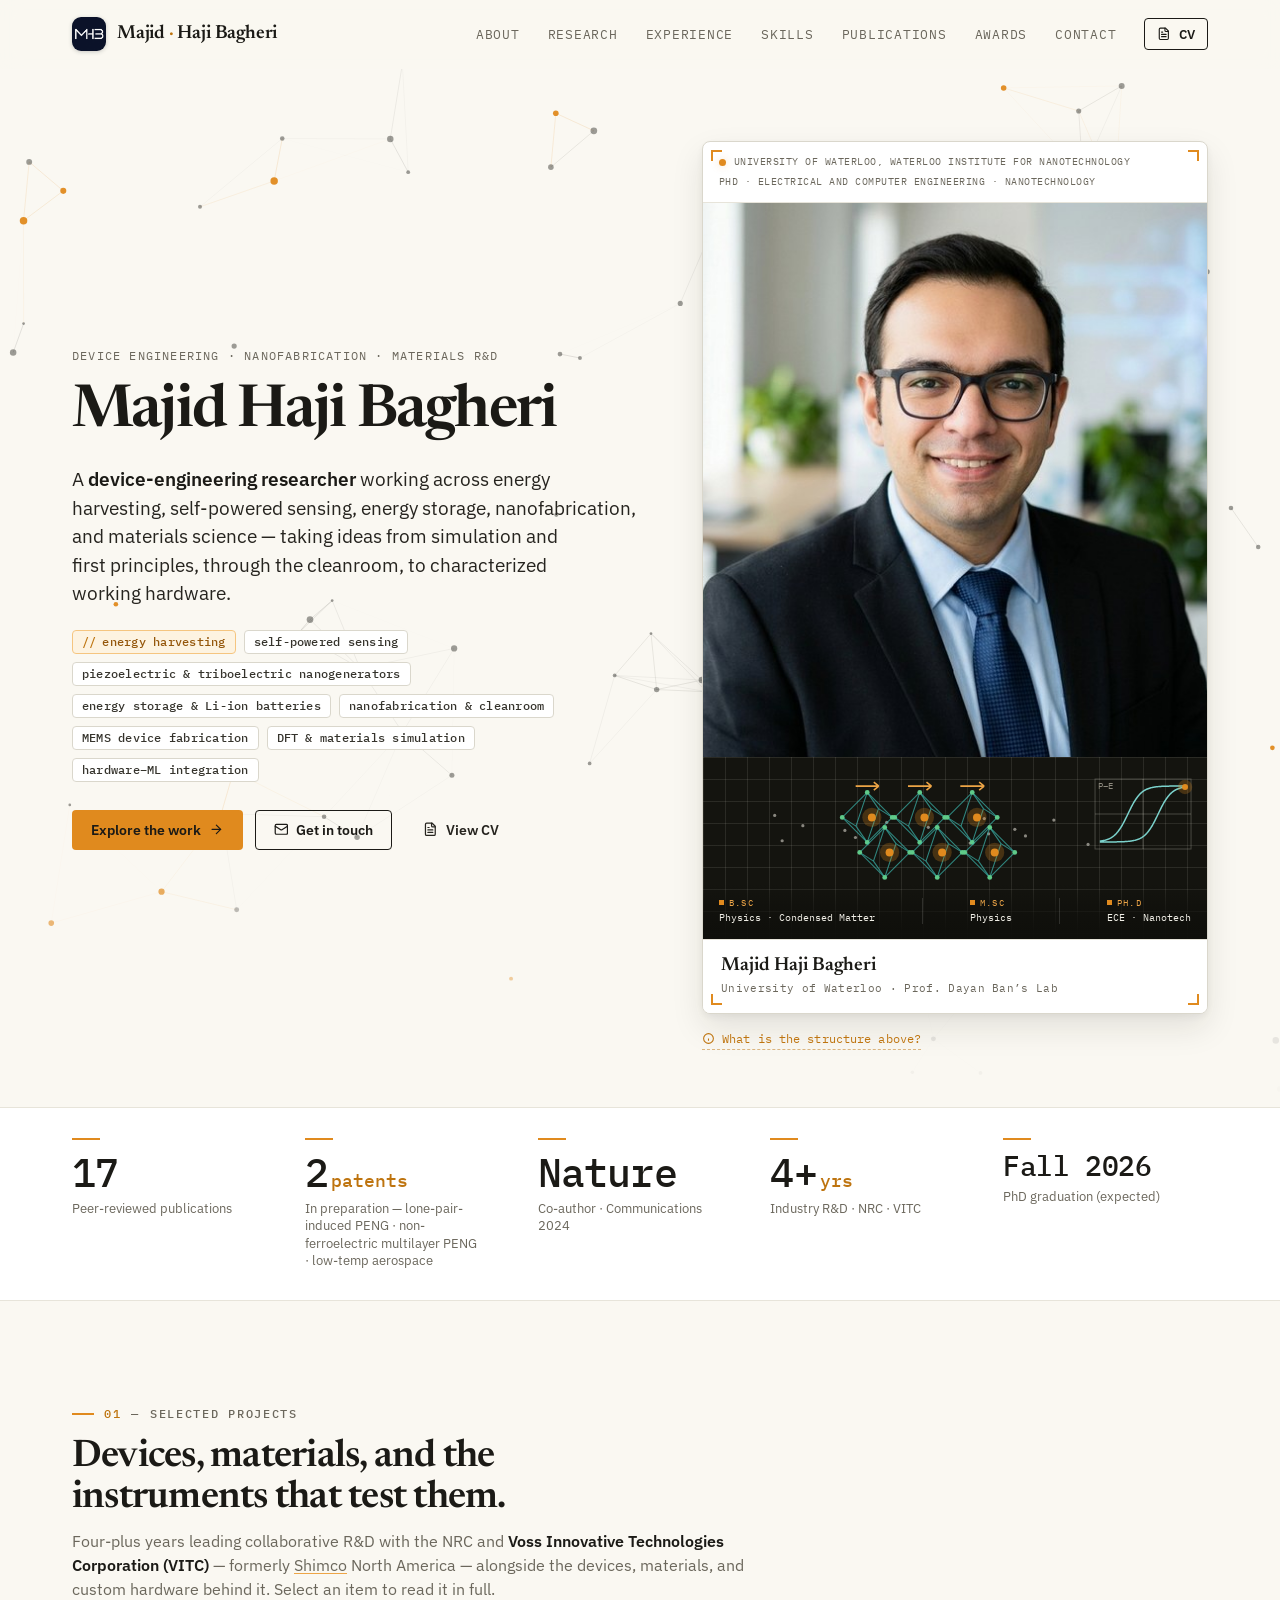
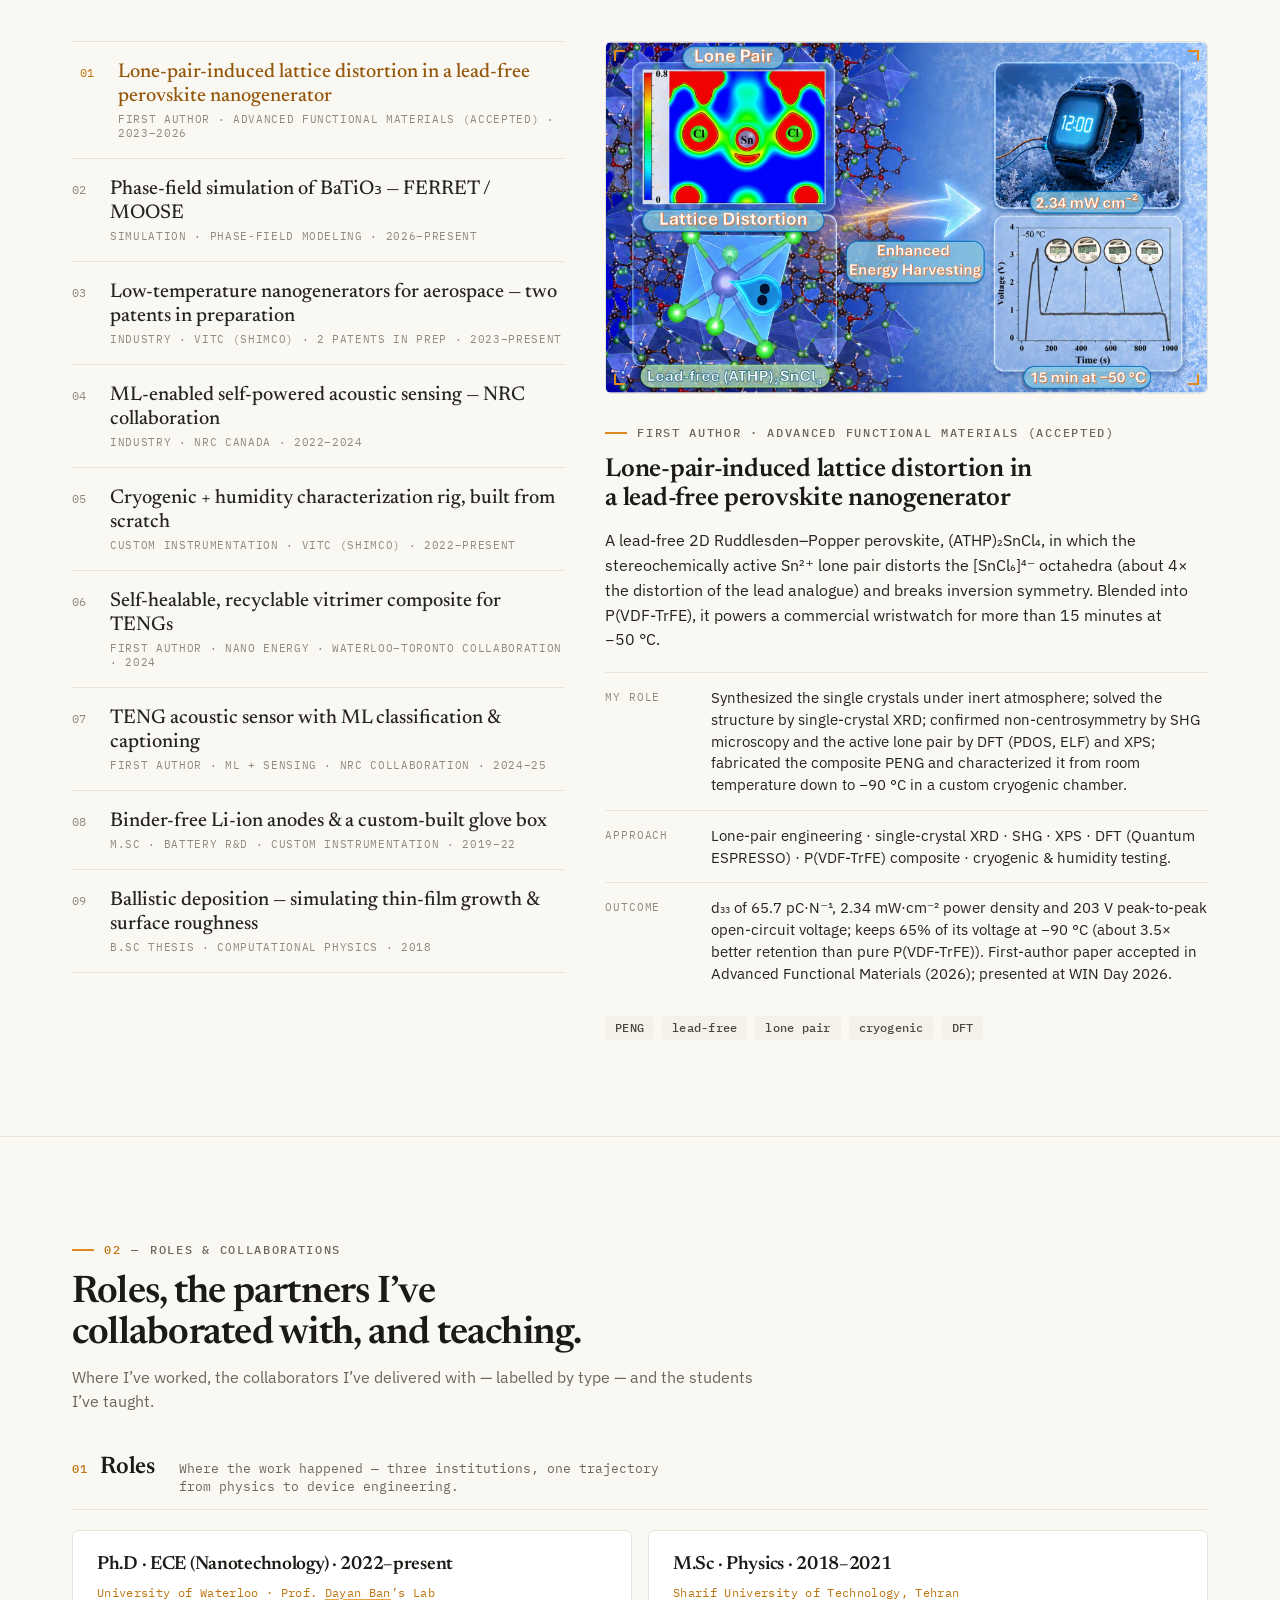
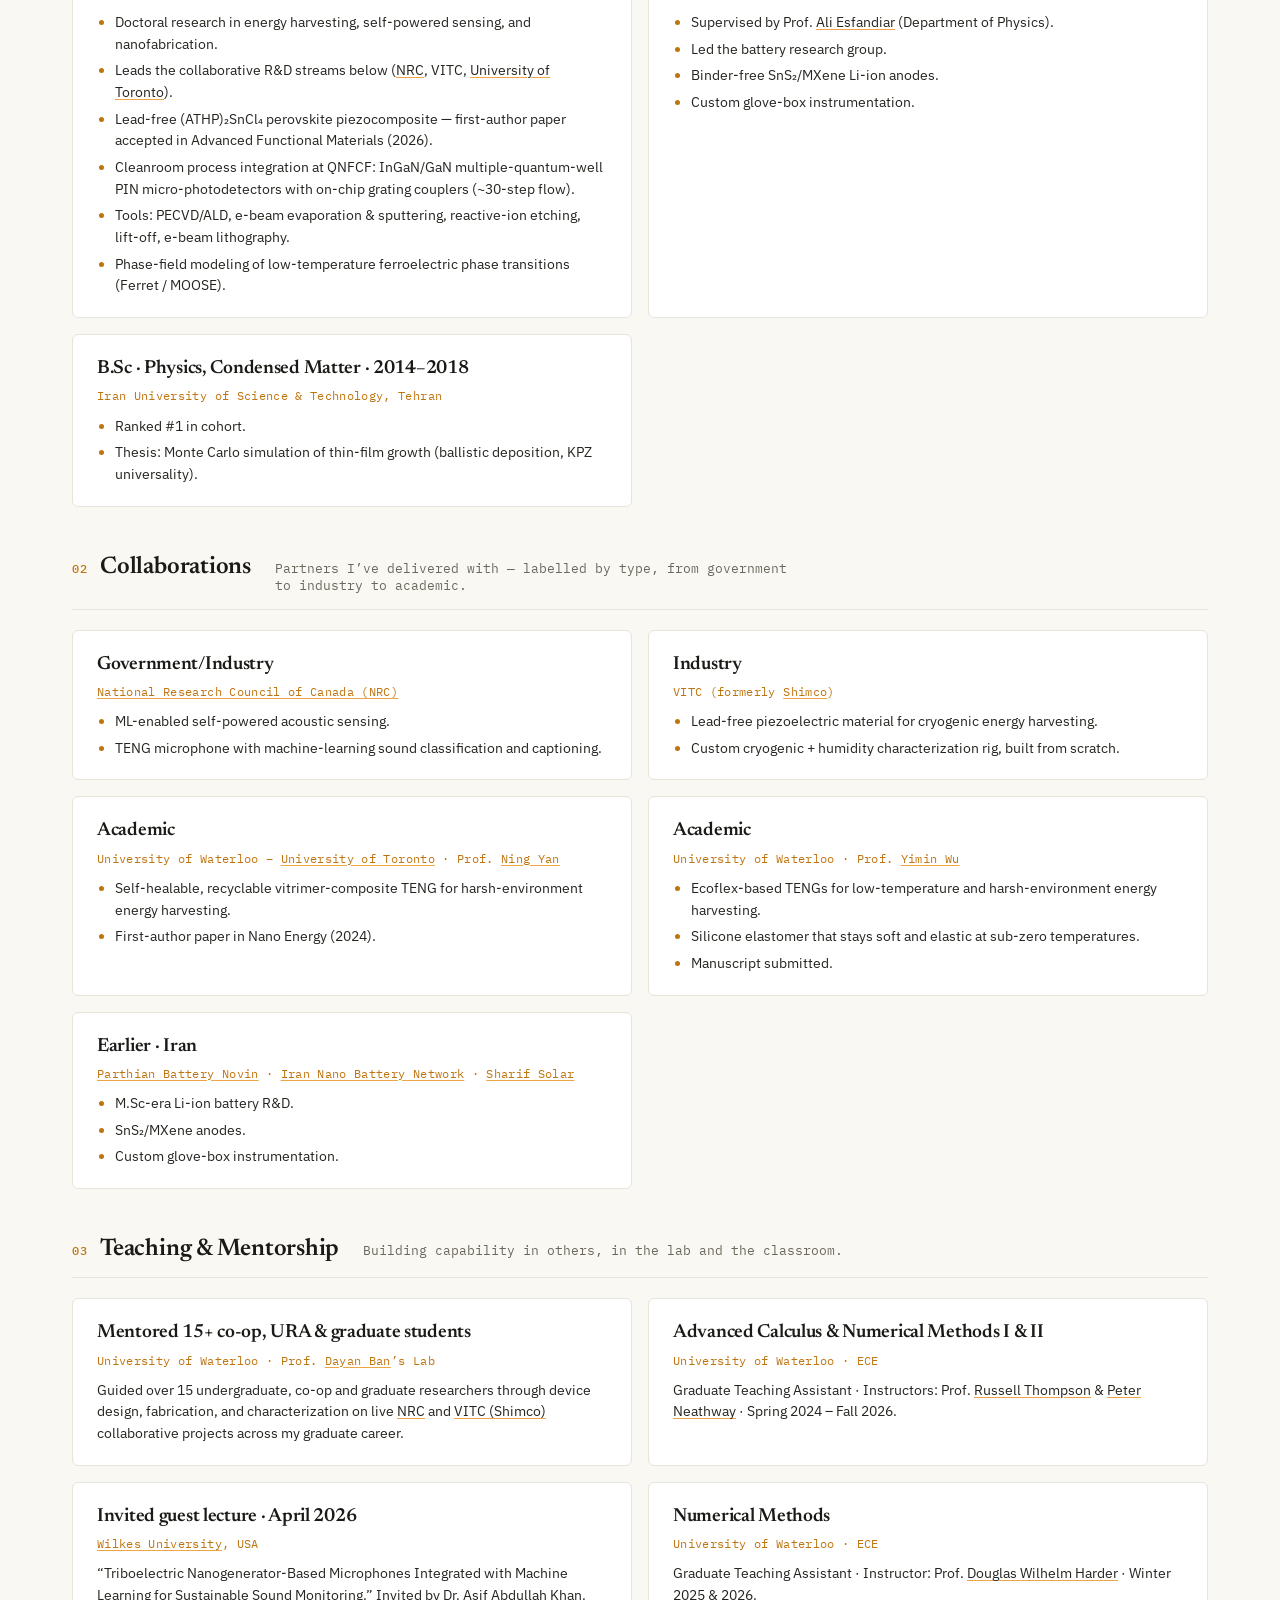
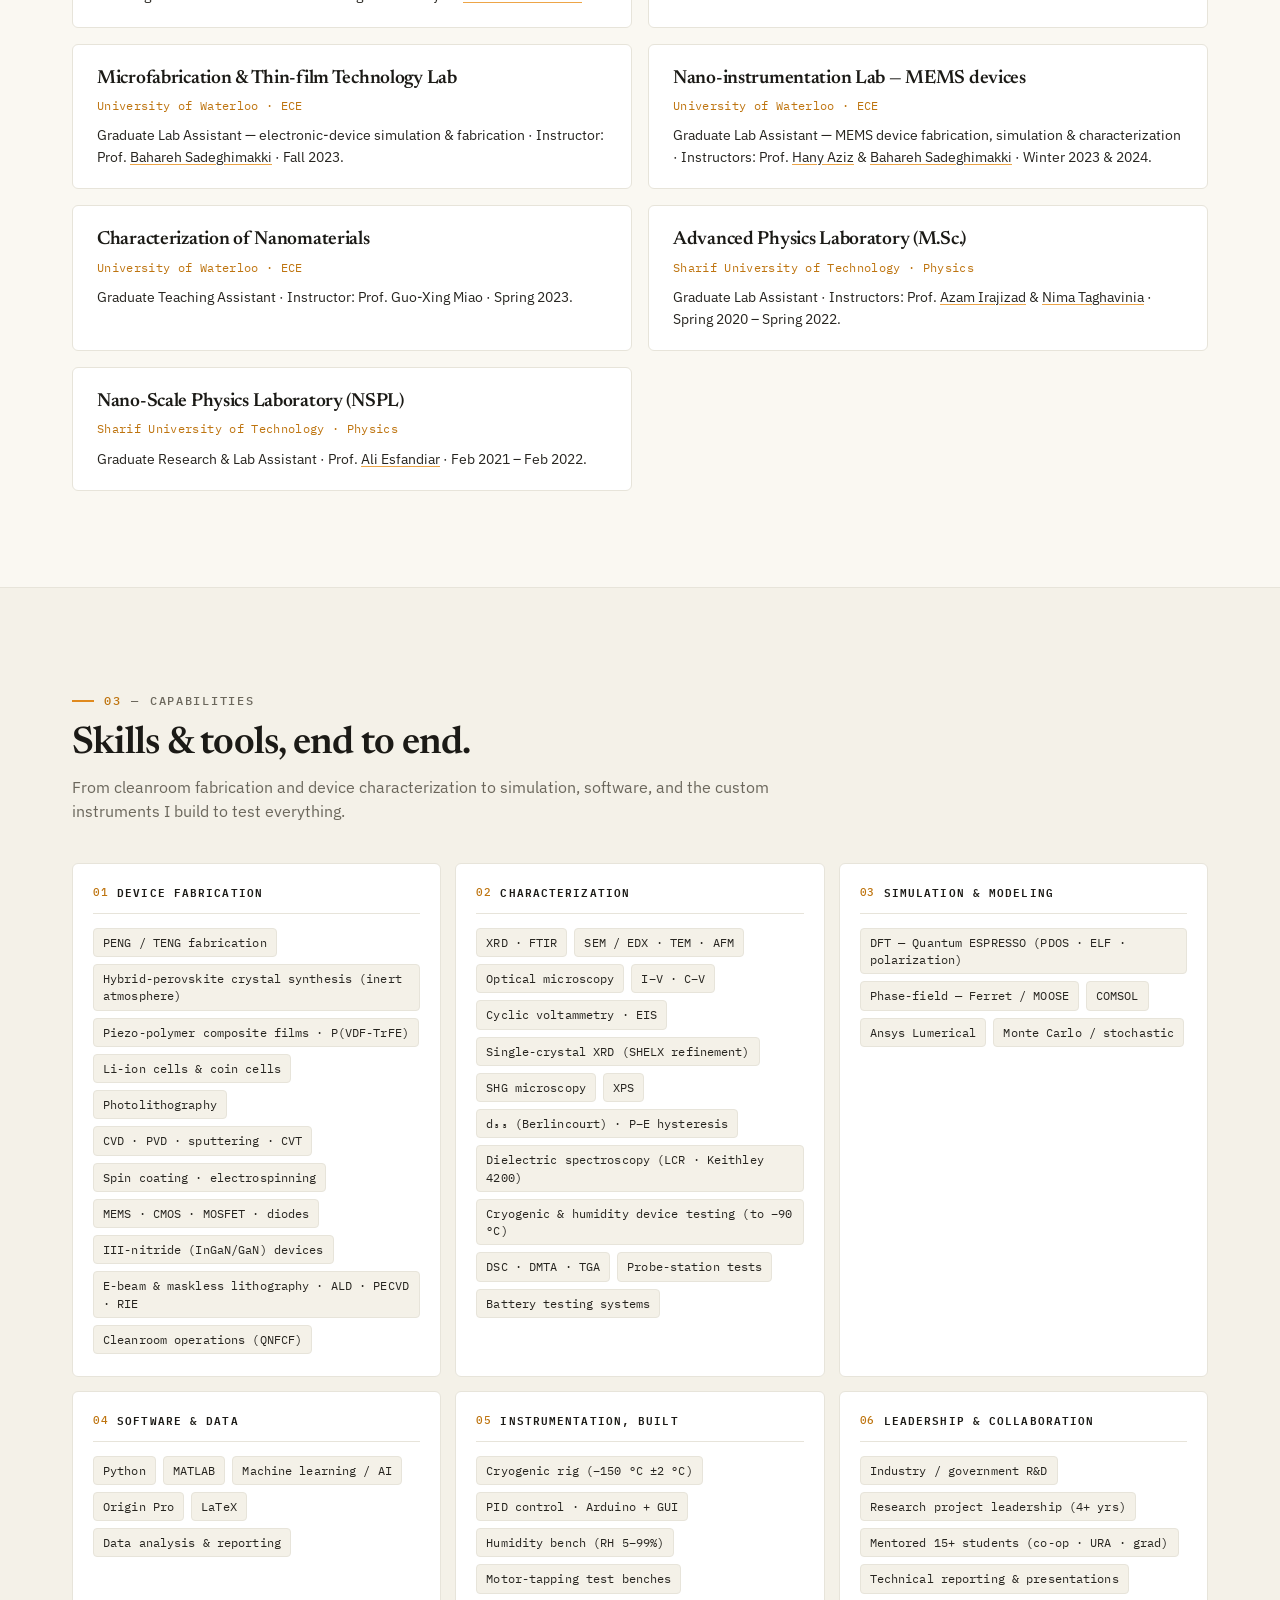
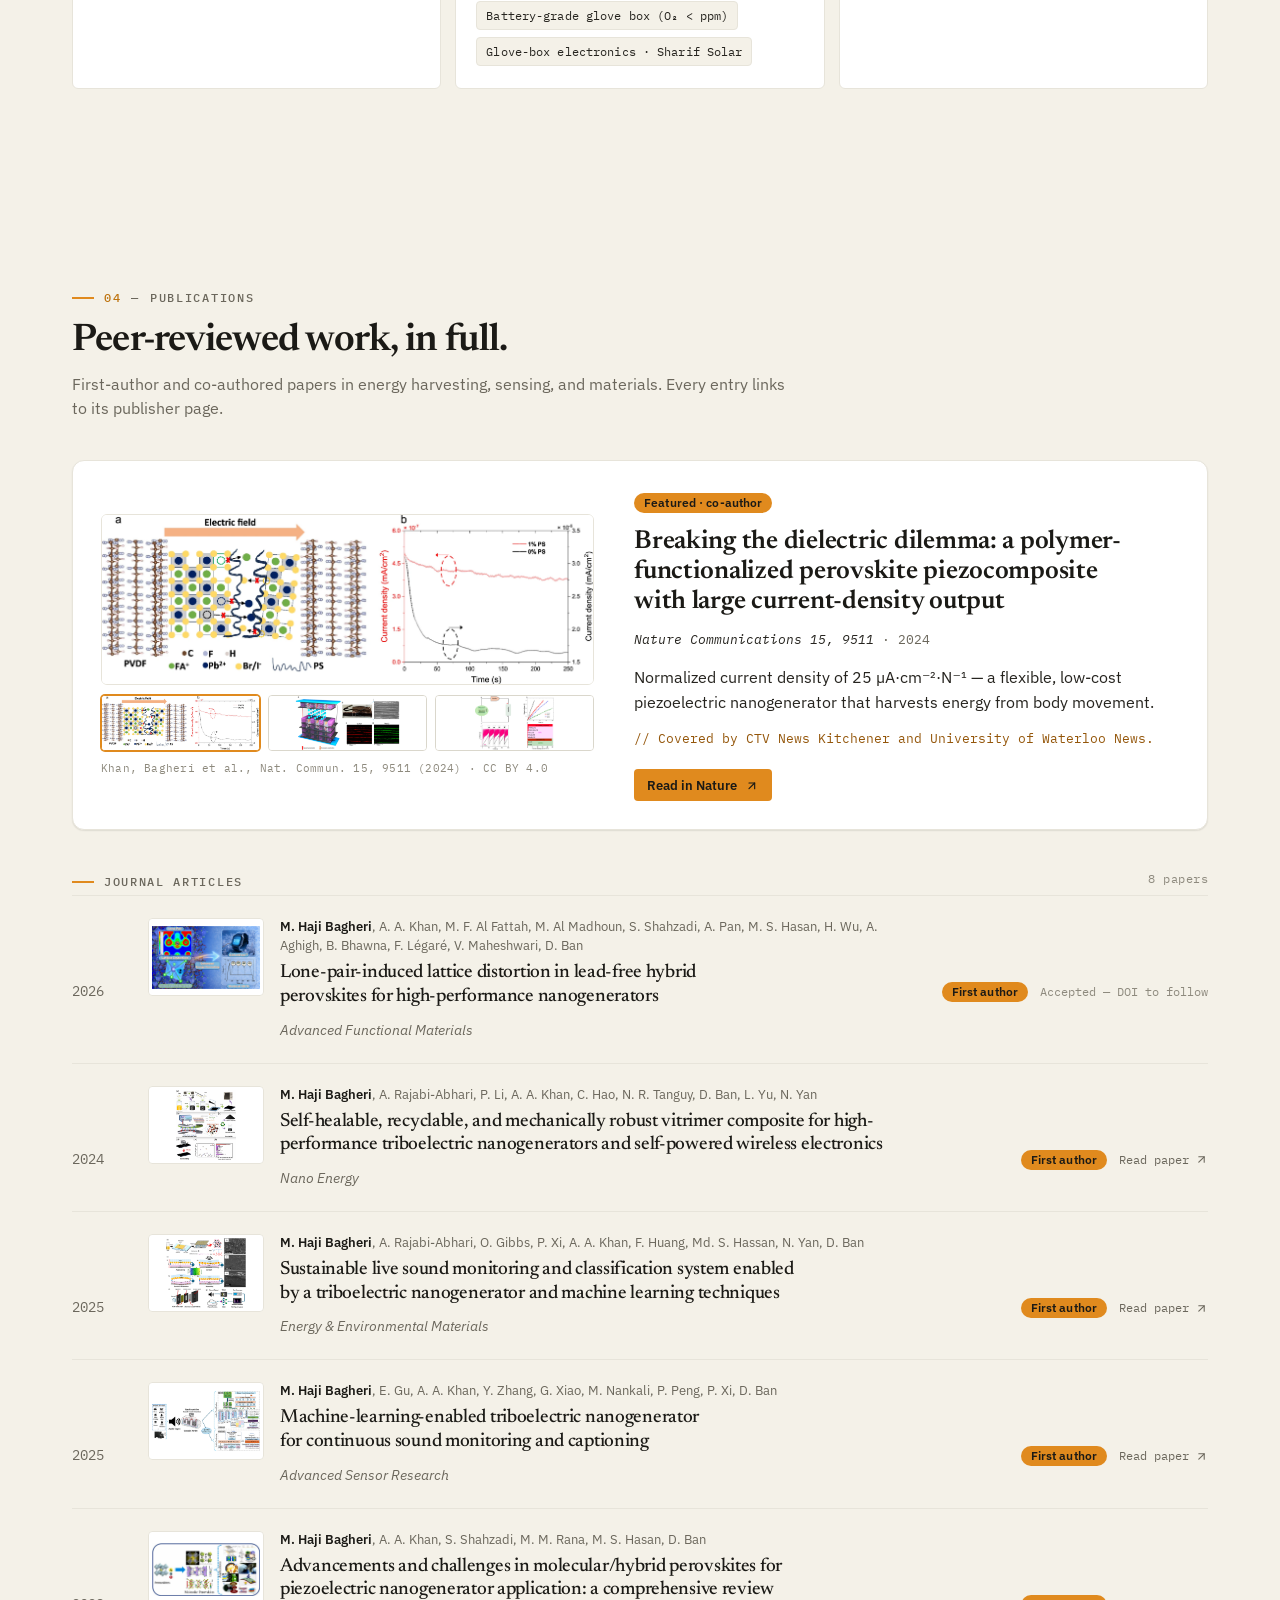
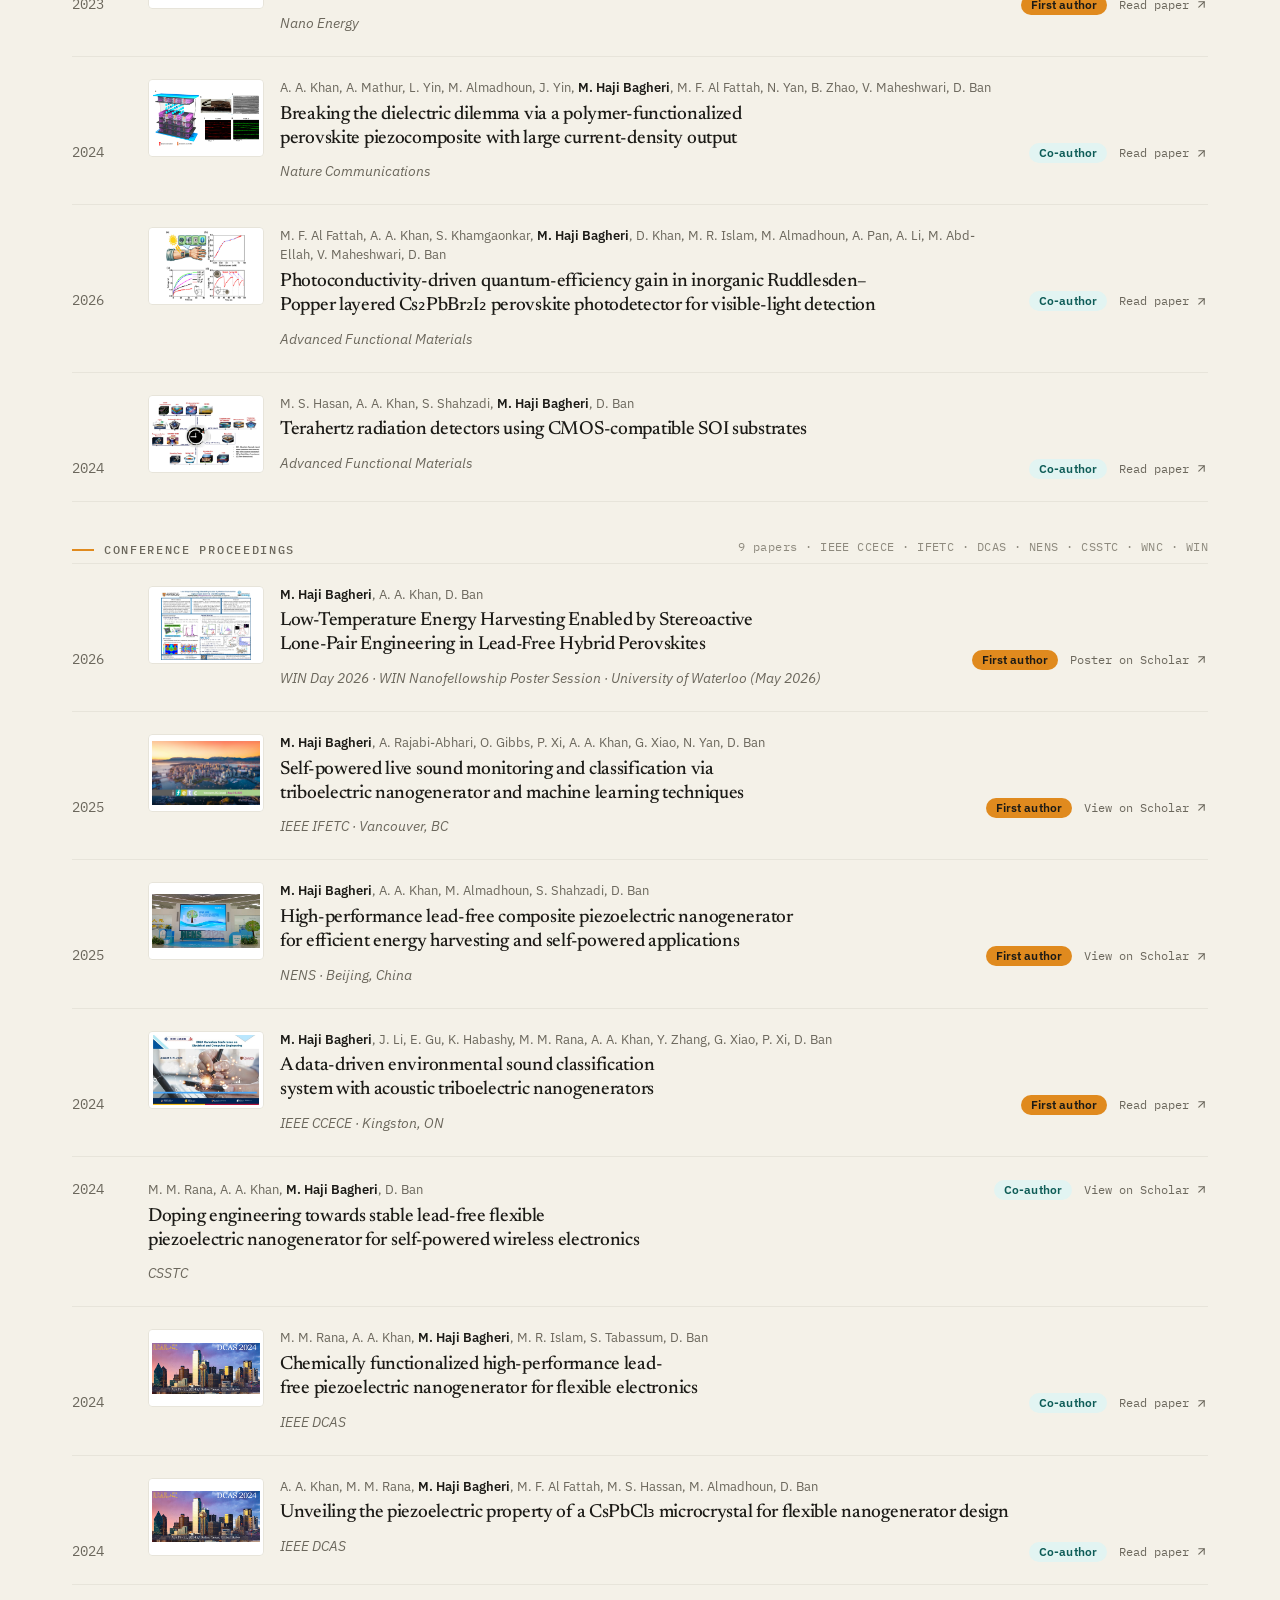
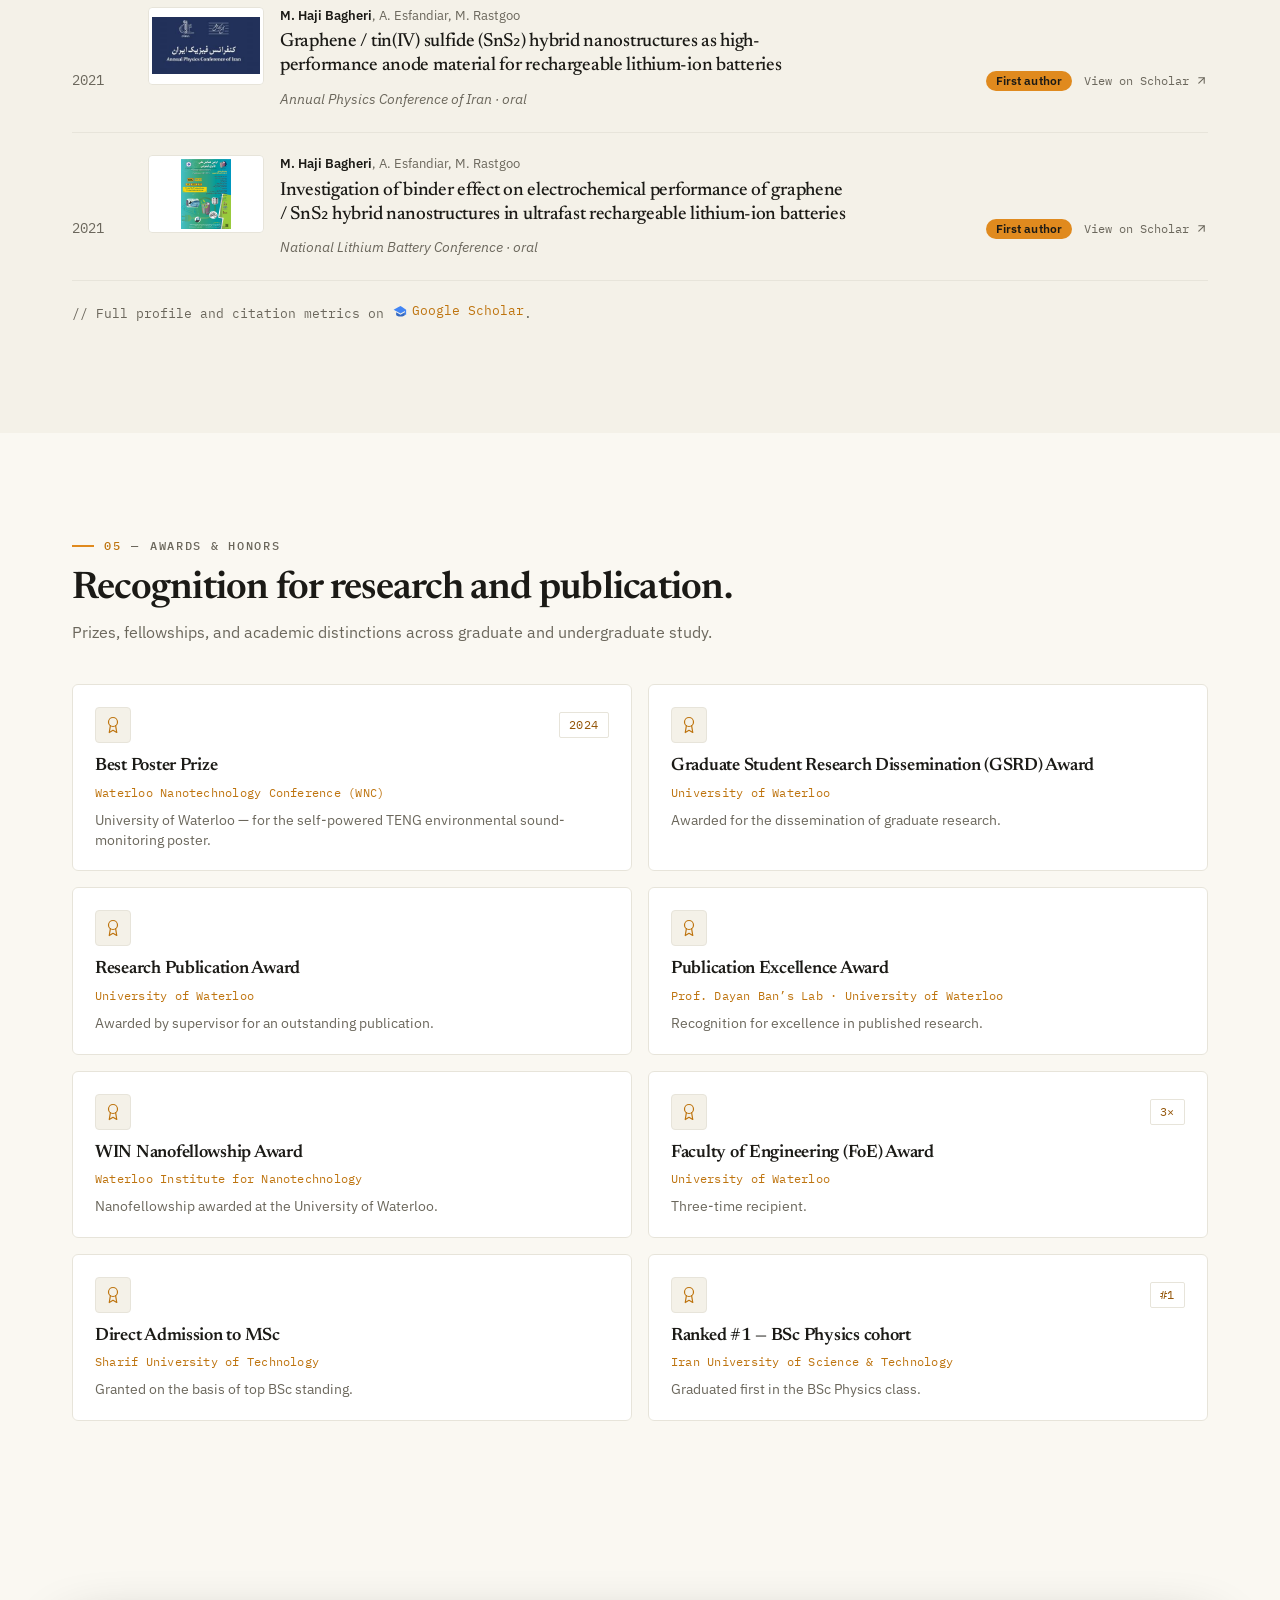
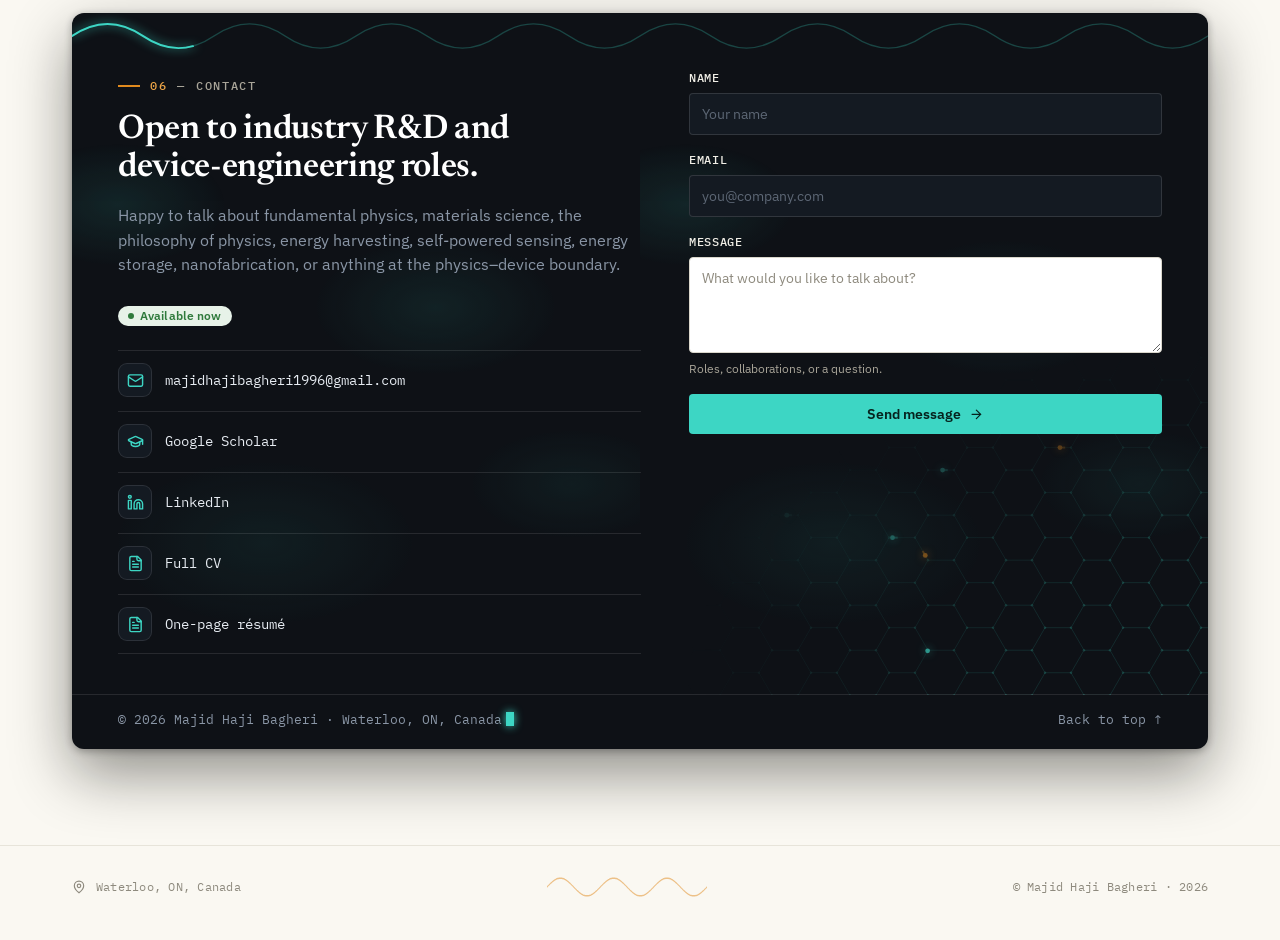
==== commit d5f5d97b: "Poster image: remove spell-check underlines, light sharpening Co-Authored-By: Claude Opus 5.5 <norep" ====
--- a/index.html
+++ b/index.html
@@ -3200,7 +3200,7 @@
   ],
 
   conferences: [
-    { authors: '**M. Haji Bagheri**, A. A. Khan, D. Ban', title: 'Low-Temperature Energy Harvesting Enabled by Stereoactive Lone-Pair Engineering in Lead-Free Hybrid Perovskites', venue: 'WIN Day 2026 · WIN Nanofellowship Poster Session · University of Waterloo (May 2026)', year: '2026', role: 'first', status: 'Poster presentation', linkLabel: 'Poster on Scholar', href: 'https://scholar.google.com/citations?view_op=view_citation&hl=en&user=2ZuanigAAAAJ&sortby=pubdate&citation_for_view=2ZuanigAAAAJ:k_IJM867U9cC', img: 'assets/figures/papers/016.webp', cap: 'Poster — WIN Day 2026, WIN Nanofellowship Poster Session, Waterloo Institute for Nanotechnology, University of Waterloo (May 1, 2026)' },
+    { authors: '**M. Haji Bagheri**, A. A. Khan, D. Ban', title: 'Low-Temperature Energy Harvesting Enabled by Stereoactive Lone-Pair Engineering in Lead-Free Hybrid Perovskites', venue: 'WIN Day 2026 · WIN Nanofellowship Poster Session · University of Waterloo (May 2026)', year: '2026', role: 'first', status: 'Poster presentation', linkLabel: 'Poster on Scholar', href: 'https://scholar.google.com/citations?view_op=view_citation&hl=en&user=2ZuanigAAAAJ&sortby=pubdate&citation_for_view=2ZuanigAAAAJ:k_IJM867U9cC', img: 'assets/figures/papers/017.webp', cap: 'Poster — WIN Day 2026, WIN Nanofellowship Poster Session, Waterloo Institute for Nanotechnology, University of Waterloo (May 1, 2026)' },
     { authors: '**M. Haji Bagheri**, A. Rajabi-Abhari, O. Gibbs, P. Xi, A. A. Khan, G. Xiao, N. Yan, D. Ban', title: 'Self-powered live sound monitoring and classification via triboelectric nanogenerator and machine learning techniques', venue: 'IEEE IFETC · Vancouver, BC', year: '2025', href: 'https://scholar.google.com/citations?view_op=view_citation&hl=en&user=2ZuanigAAAAJ&sortby=pubdate&citation_for_view=2ZuanigAAAAJ:TFP_iSt0sucC', linkLabel: 'View on Scholar', role: 'first', img: 'assets/figures/papers/008.jpg', cap: 'FIG. 008 — IEEE IFETC 2025 · Vancouver, BC' },
     { authors: '**M. Haji Bagheri**, A. A. Khan, M. Almadhoun, S. Shahzadi, D. Ban', title: 'High-performance lead-free composite piezoelectric nanogenerator for efficient energy harvesting and self-powered applications', venue: 'NENS · Beijing, China', year: '2025', href: 'https://scholar.google.com/citations?view_op=view_citation&hl=en&user=2ZuanigAAAAJ&sortby=pubdate&citation_for_view=2ZuanigAAAAJ:bEWYMUwI8FkC', linkLabel: 'View on Scholar', role: 'first', img: 'assets/figures/papers/009.jpg', cap: 'FIG. 009 — NENS 2025 · Beijing, China' },
     { authors: '**M. Haji Bagheri**, J. Li, E. Gu, K. Habashy, M. M. Rana, A. A. Khan, Y. Zhang, G. Xiao, P. Xi, D. Ban', title: 'A data-driven environmental sound classification system with acoustic triboelectric nanogenerators', venue: 'IEEE CCECE · Kingston, ON', year: '2024', role: 'first', href: 'https://doi.org/10.1109/CCECE59415.2024.10667121', img: 'assets/figures/papers/010.jpg', cap: 'FIG. 010 — IEEE CCECE 2024 · Kingston, ON' },
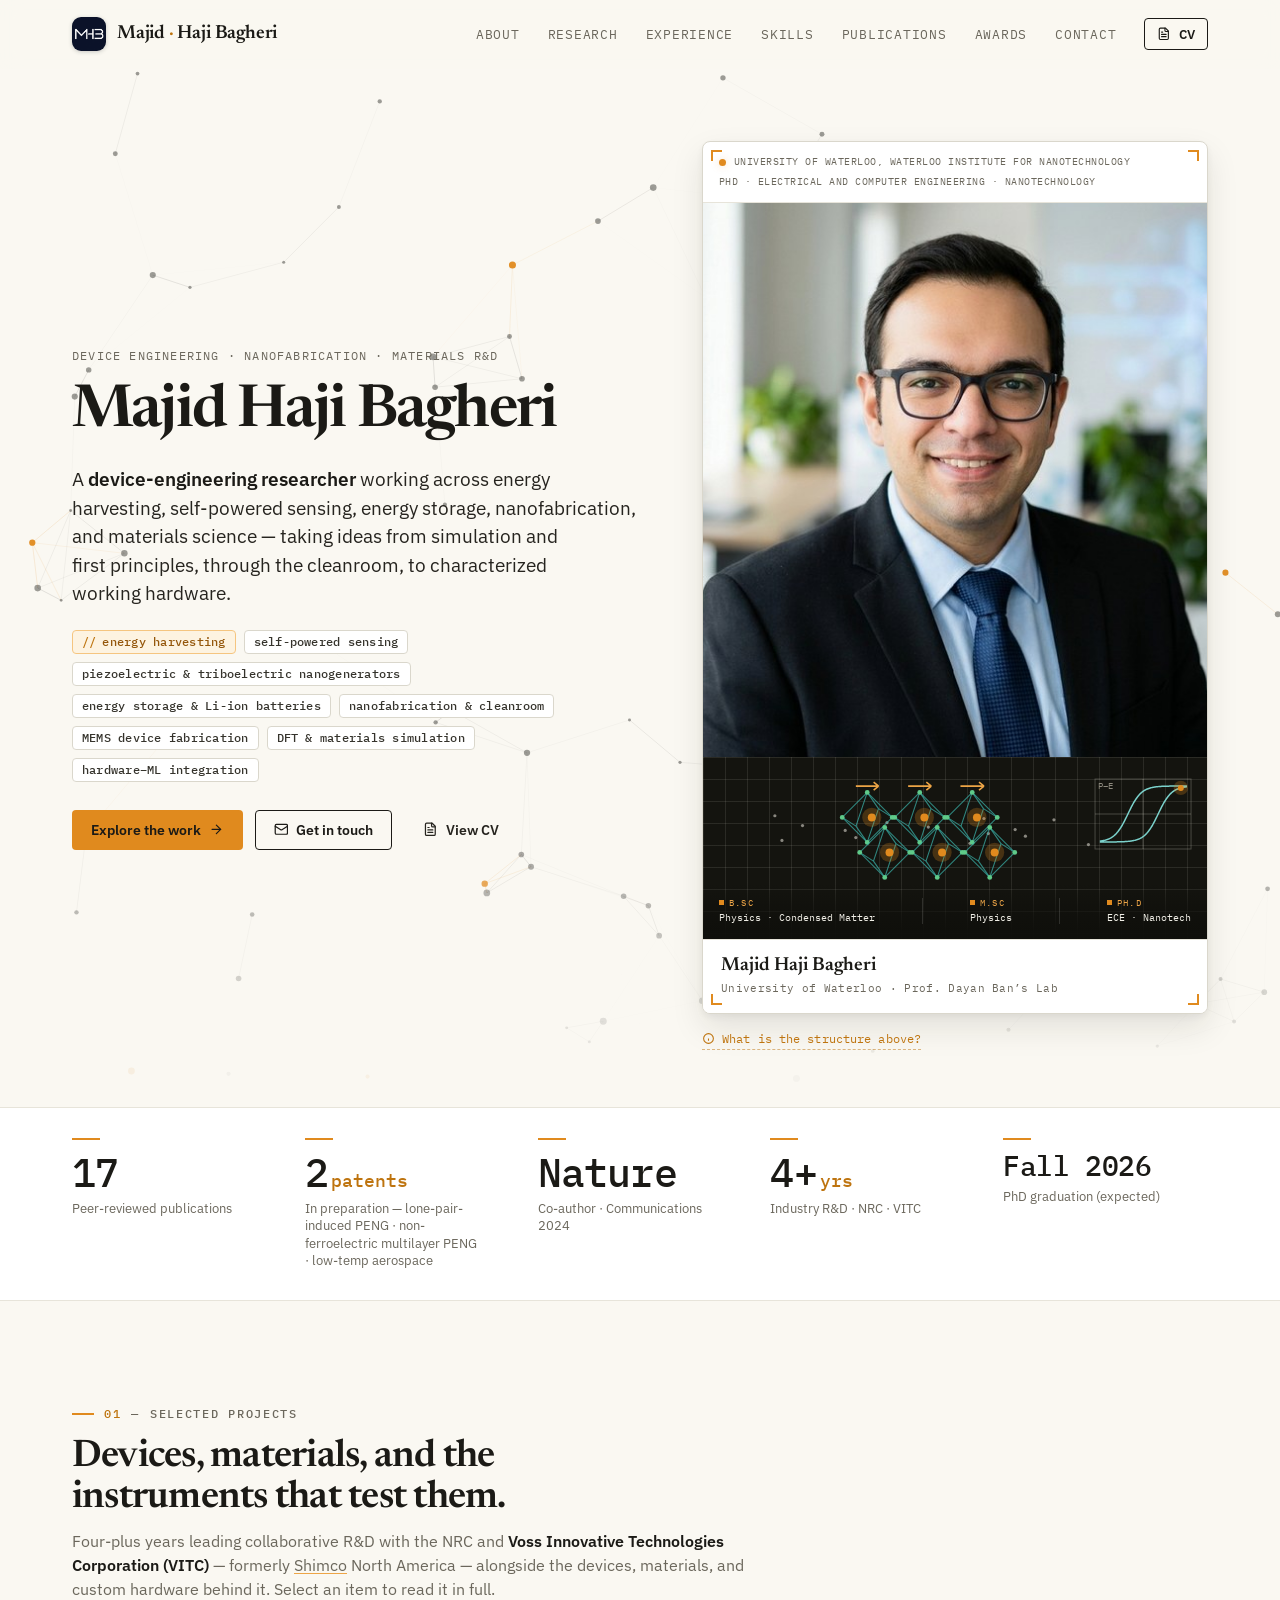
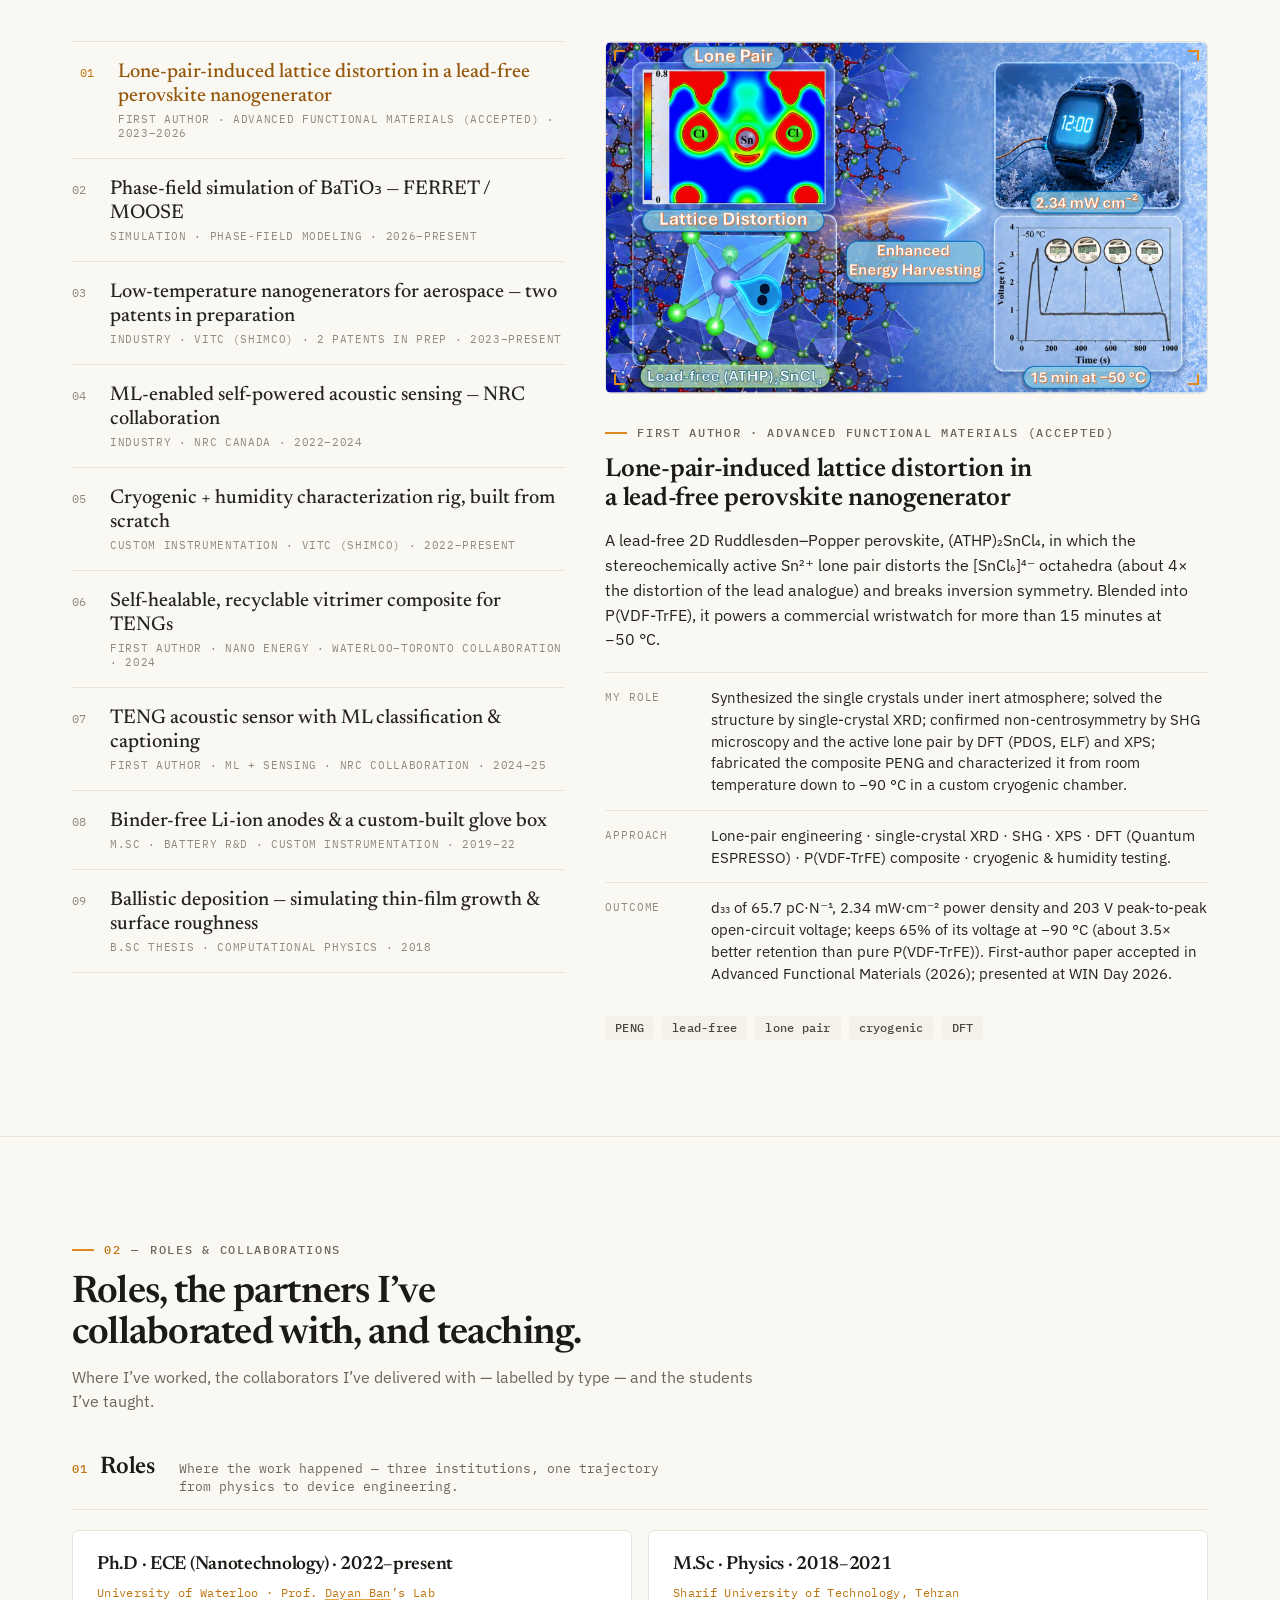
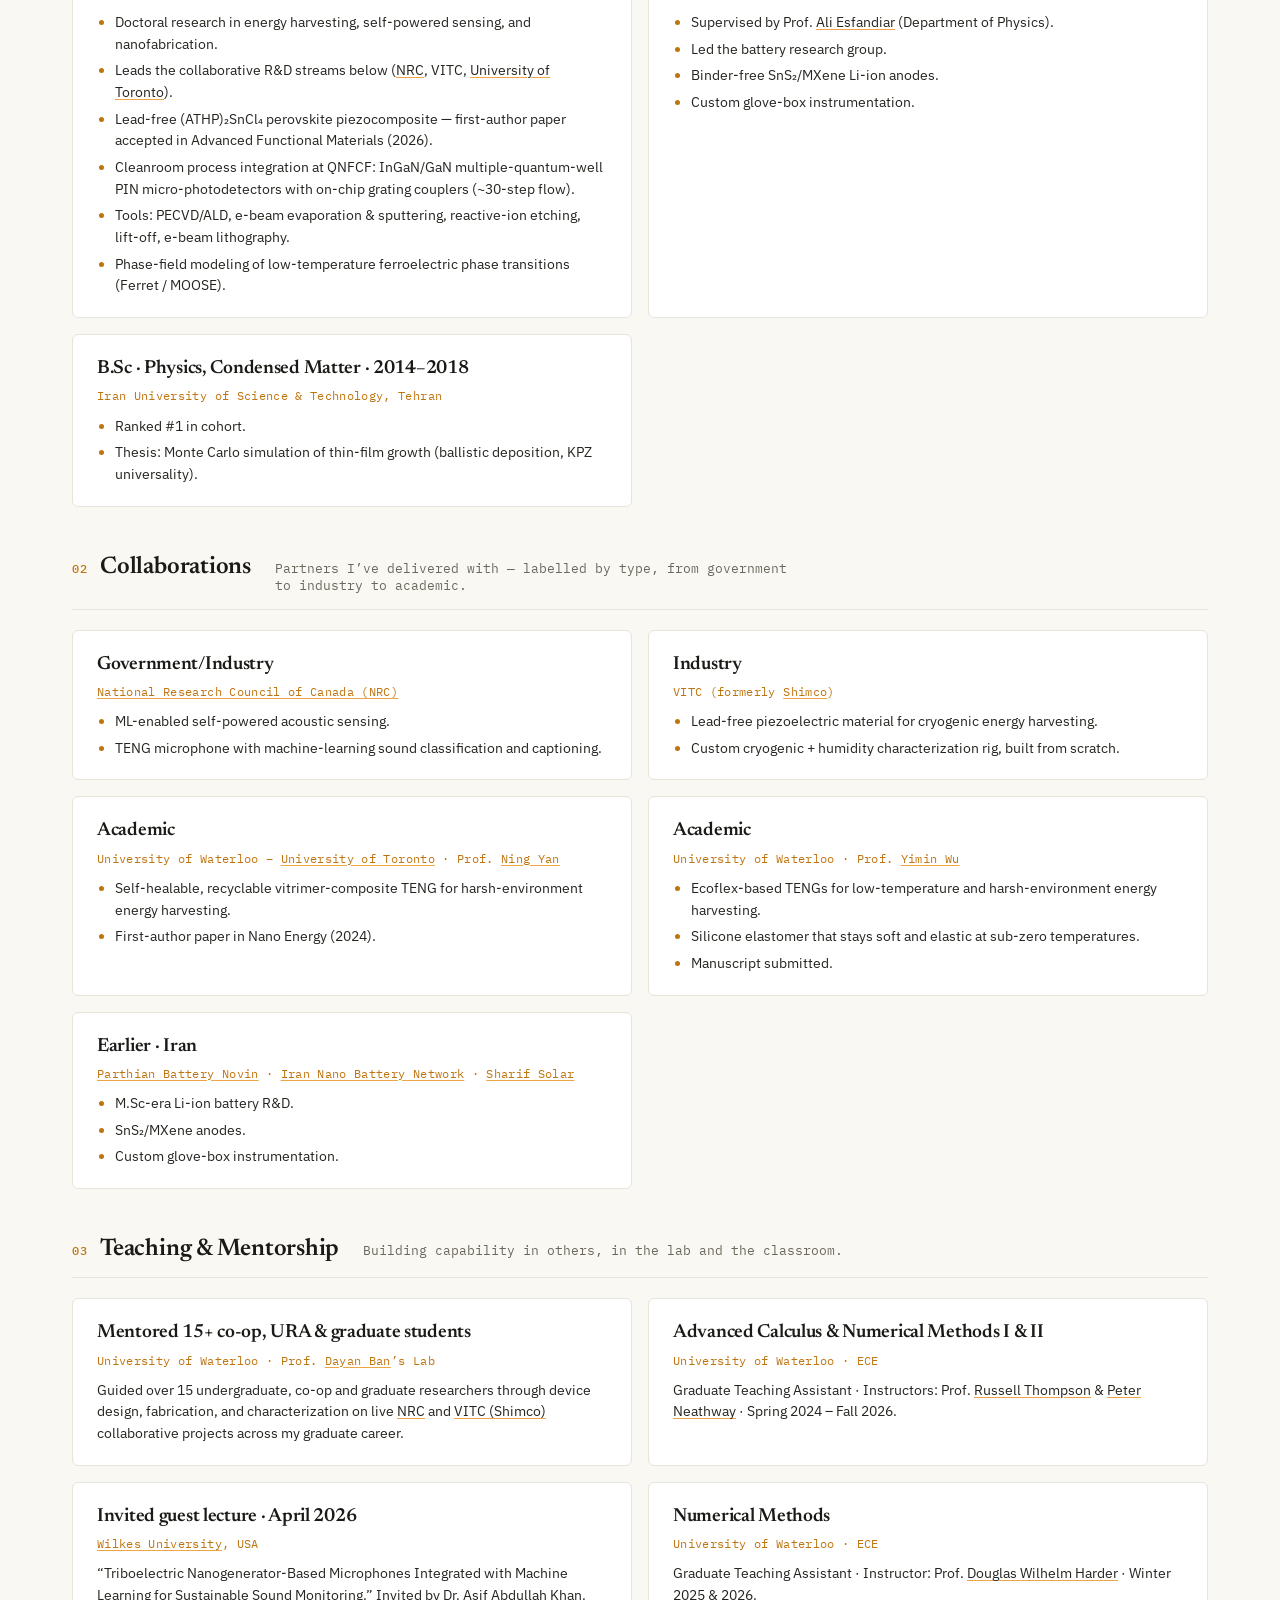
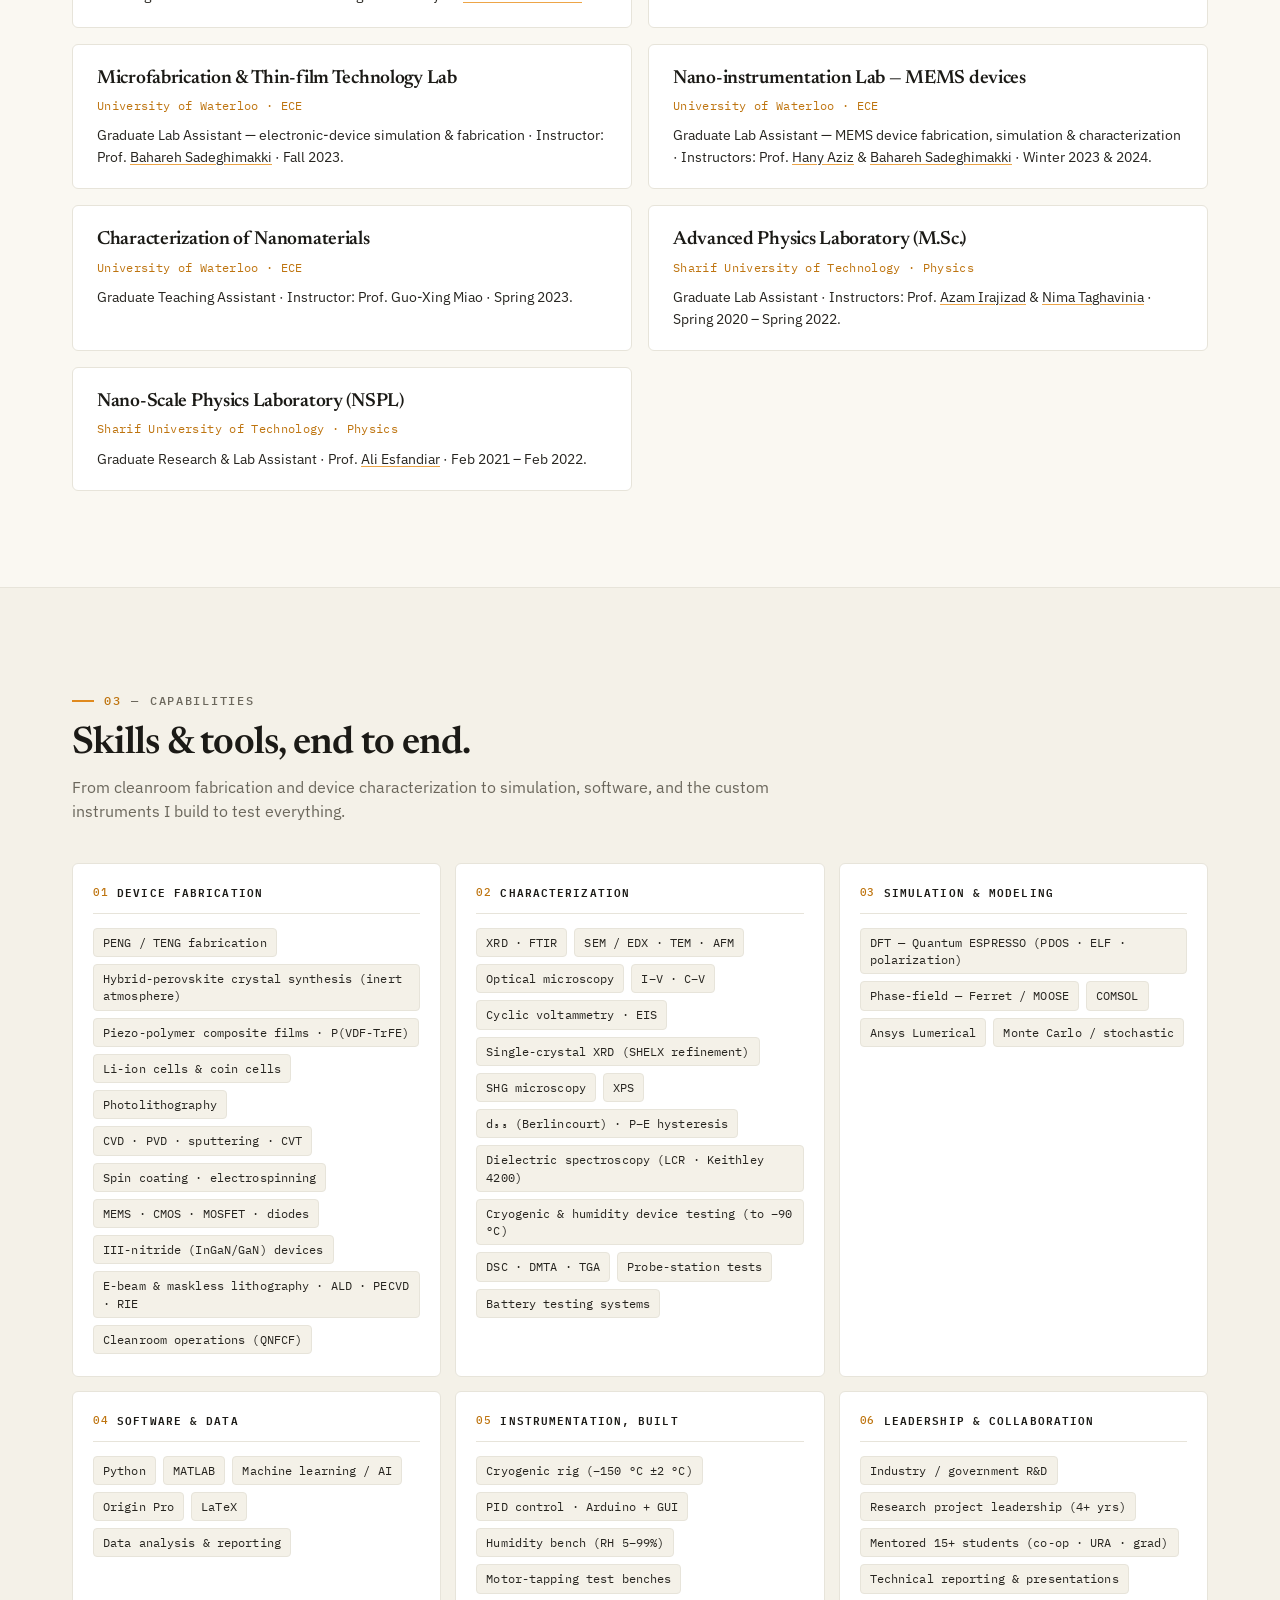
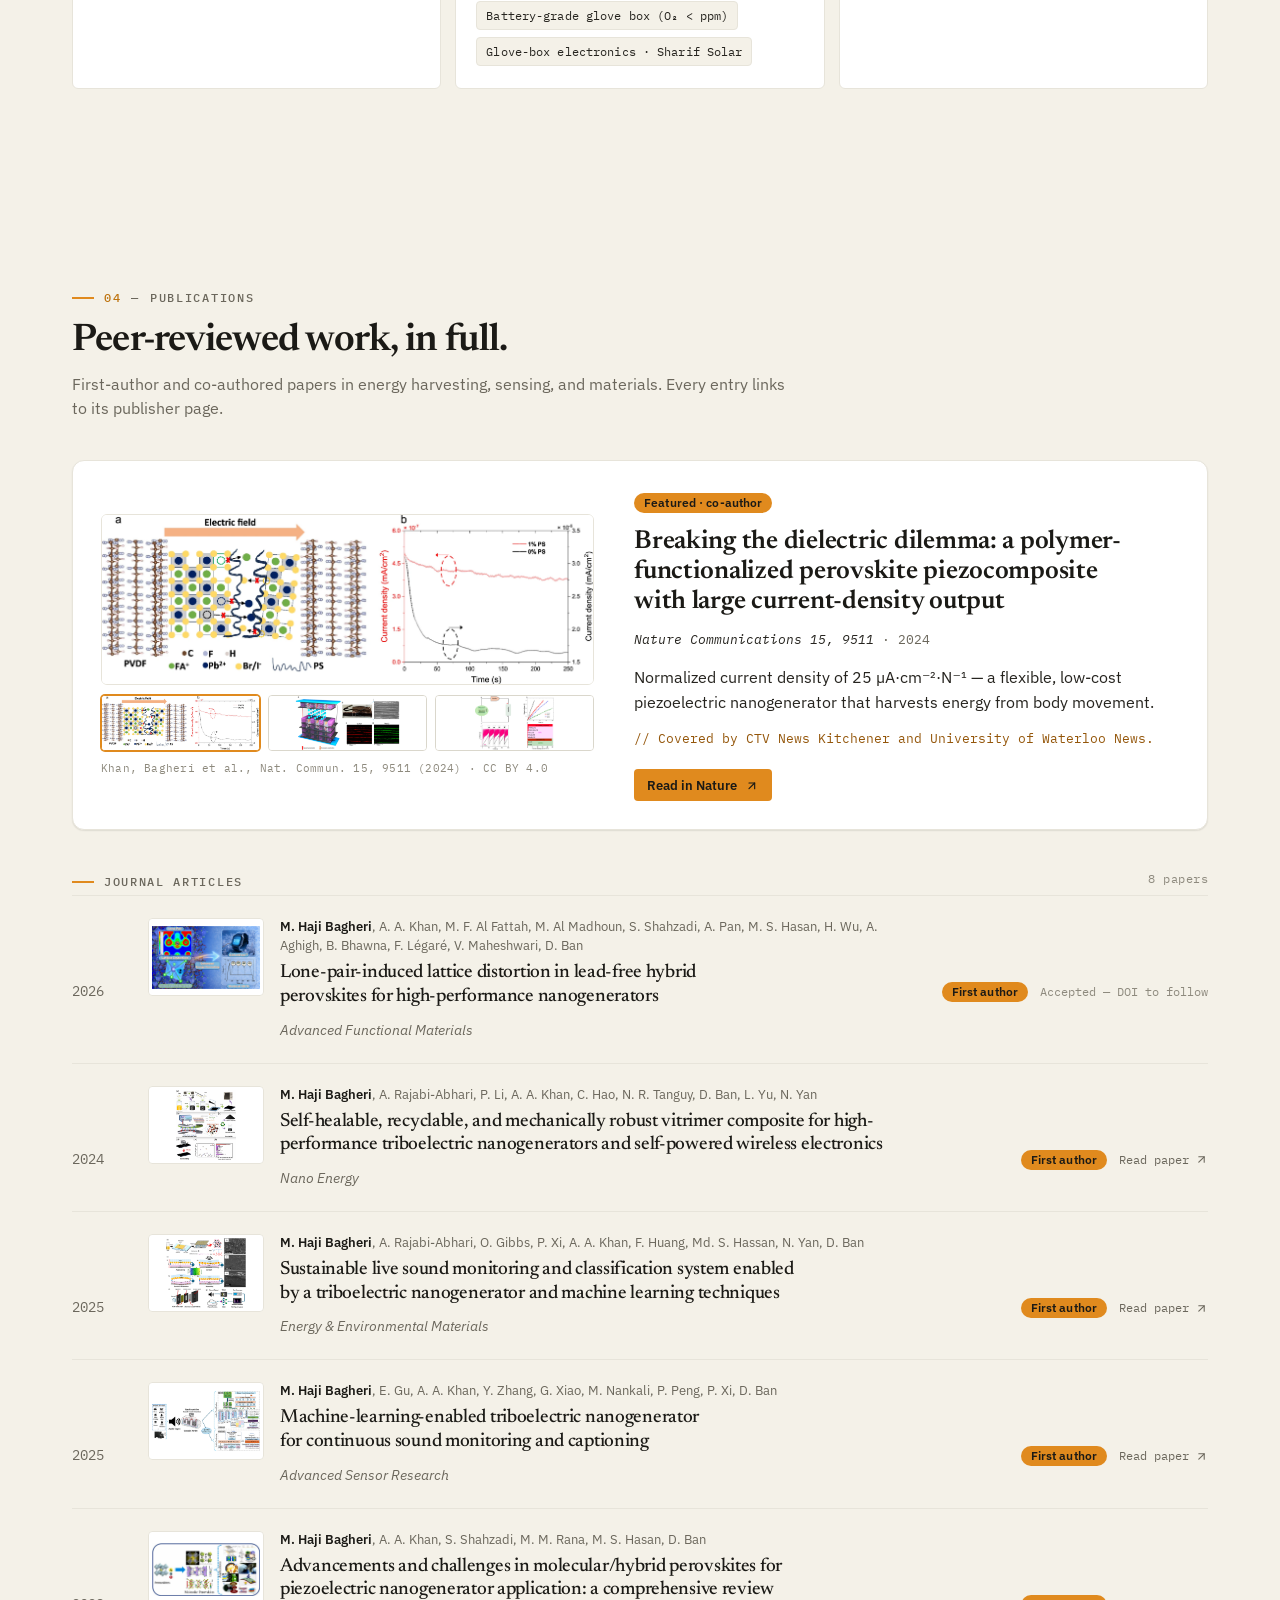
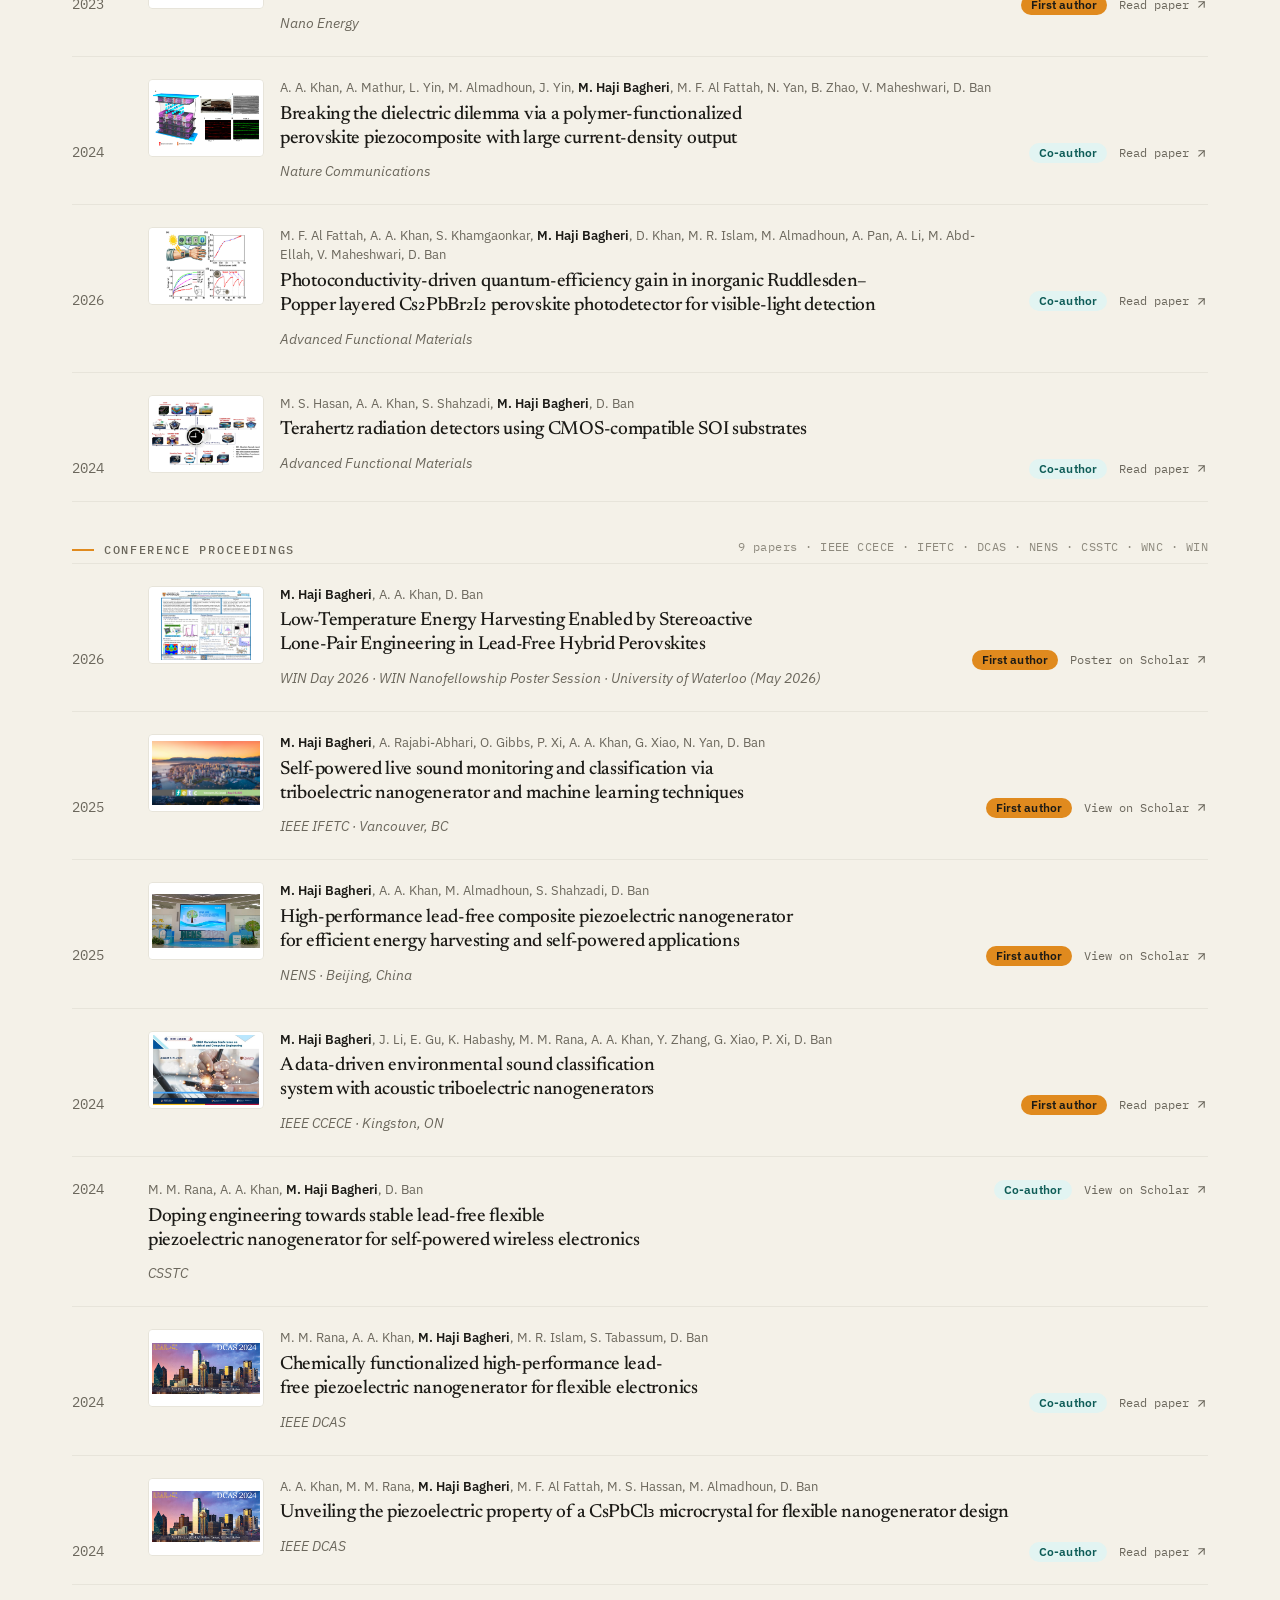
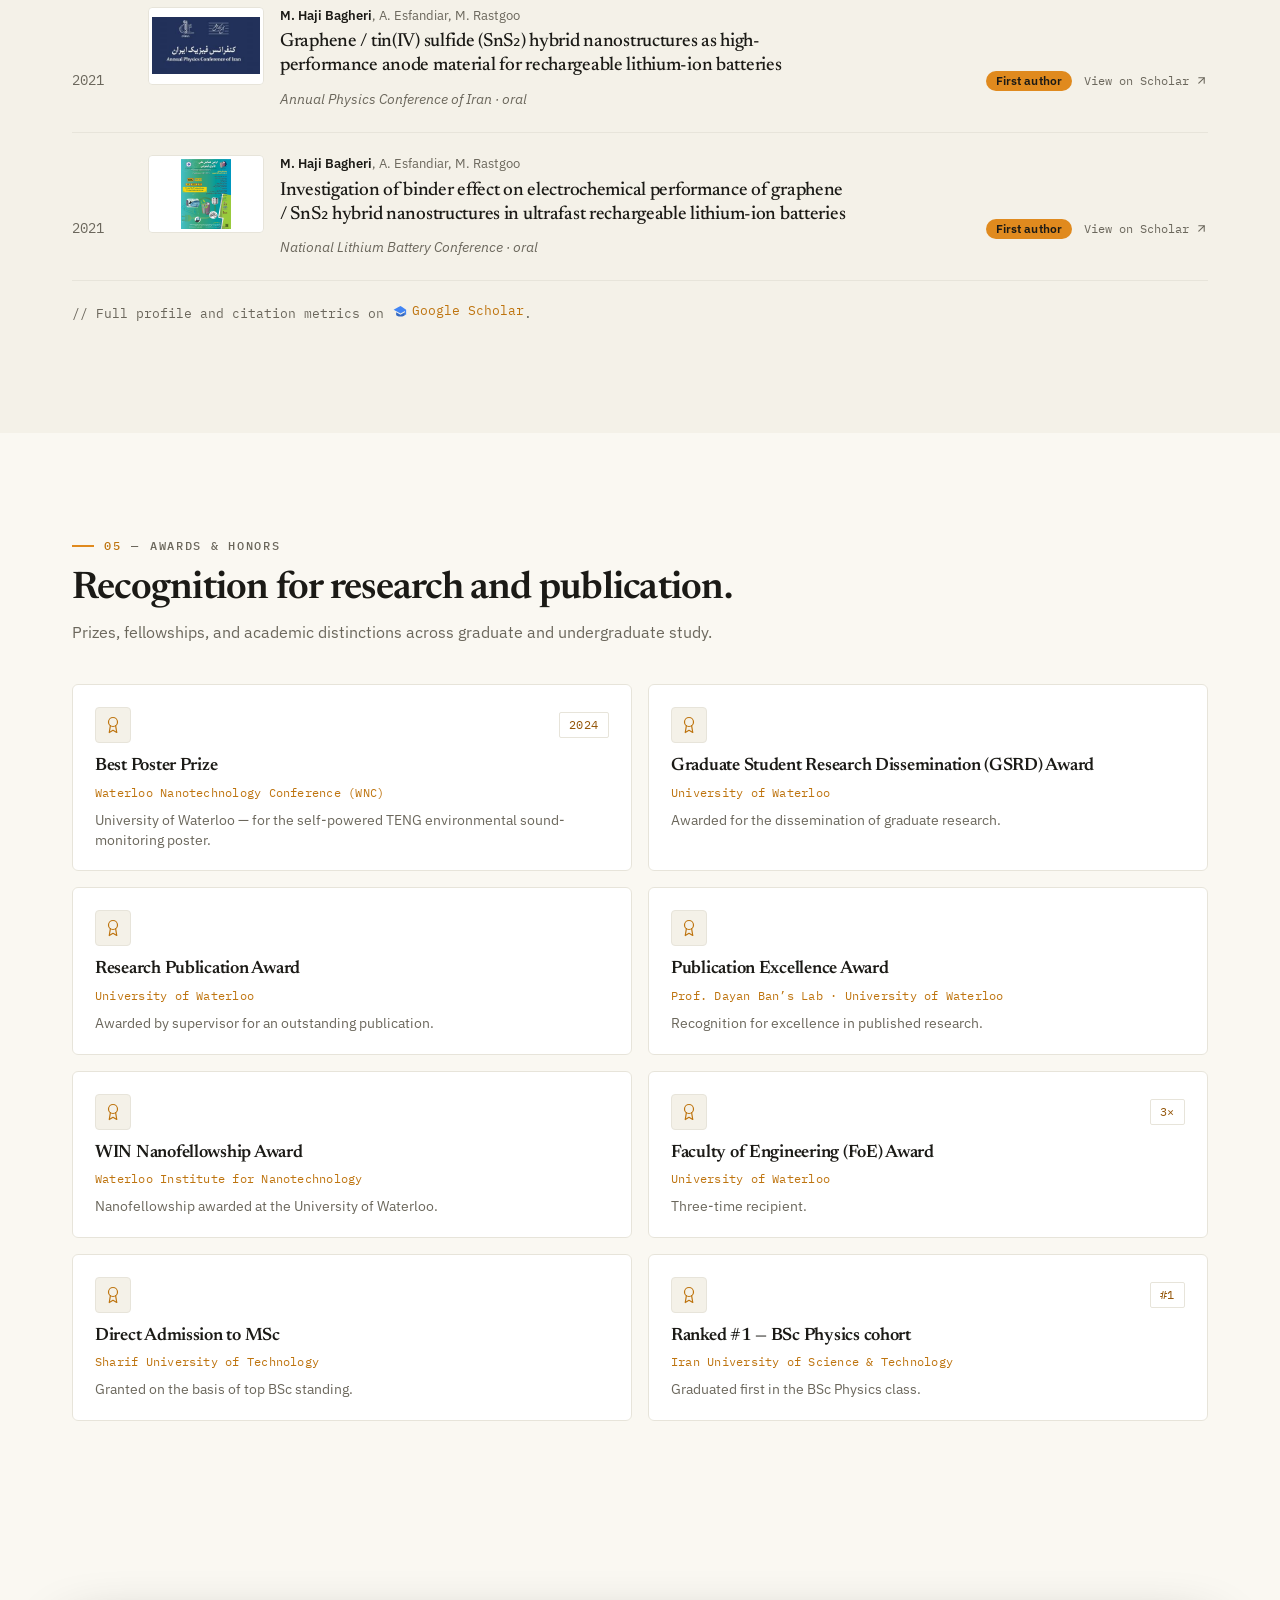
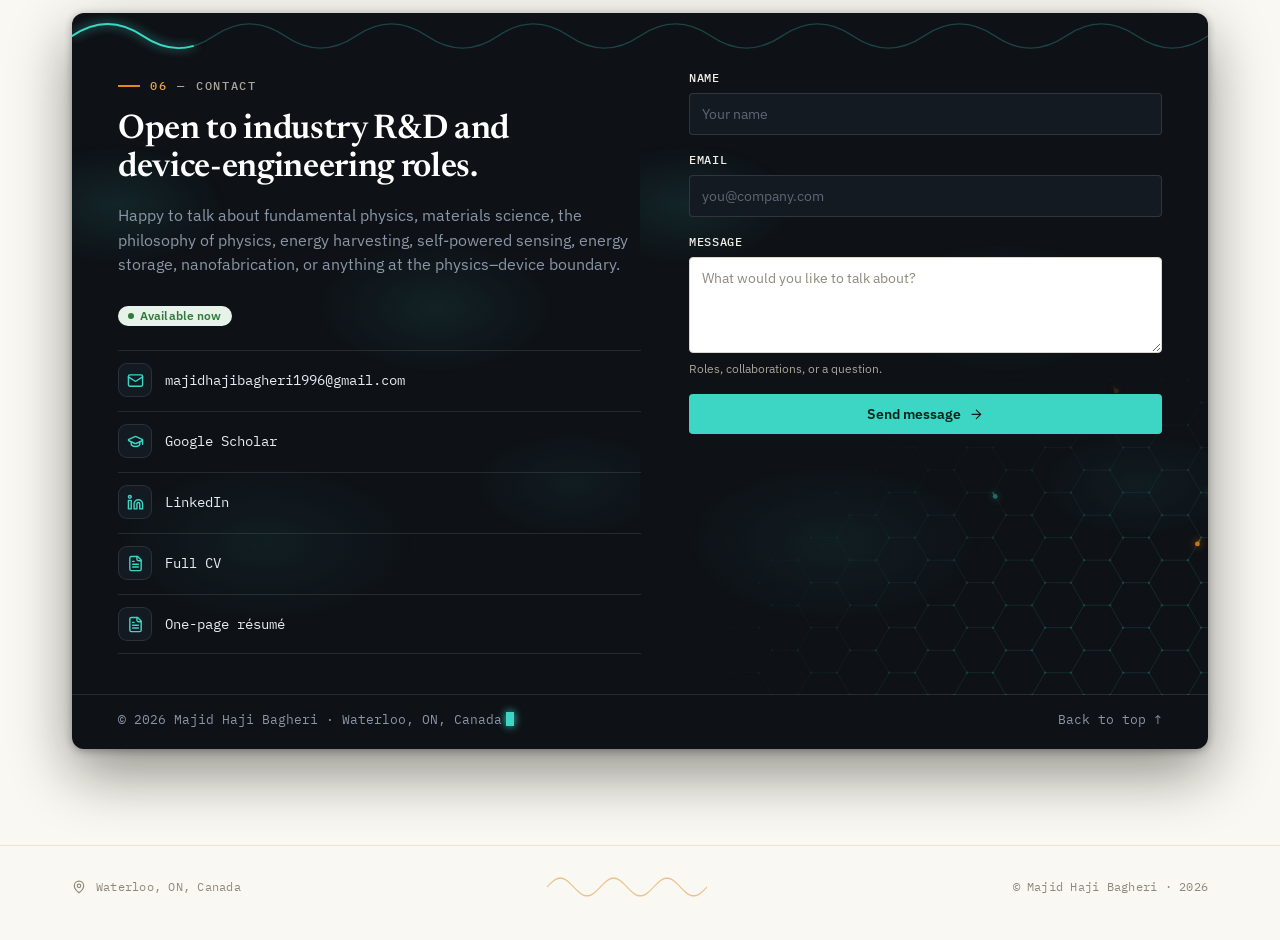
==== commit 4fed8951: "Replace WIN Day 2026 poster with updated version Co-Authored-By: Claude Opus 5.5 <noreply@anthropic." ====
--- a/index.html
+++ b/index.html
@@ -3200,7 +3200,7 @@
   ],
 
   conferences: [
-    { authors: '**M. Haji Bagheri**, A. A. Khan, D. Ban', title: 'Low-Temperature Energy Harvesting Enabled by Stereoactive Lone-Pair Engineering in Lead-Free Hybrid Perovskites', venue: 'WIN Day 2026 · WIN Nanofellowship Poster Session · University of Waterloo (May 2026)', year: '2026', role: 'first', status: 'Poster presentation', linkLabel: 'Poster on Scholar', href: 'https://scholar.google.com/citations?view_op=view_citation&hl=en&user=2ZuanigAAAAJ&sortby=pubdate&citation_for_view=2ZuanigAAAAJ:k_IJM867U9cC', img: 'assets/figures/papers/017.webp', cap: 'Poster — WIN Day 2026, WIN Nanofellowship Poster Session, Waterloo Institute for Nanotechnology, University of Waterloo (May 1, 2026)' },
+    { authors: '**M. Haji Bagheri**, A. A. Khan, D. Ban', title: 'Low-Temperature Energy Harvesting Enabled by Stereoactive Lone-Pair Engineering in Lead-Free Hybrid Perovskites', venue: 'WIN Day 2026 · WIN Nanofellowship Poster Session · University of Waterloo (May 2026)', year: '2026', role: 'first', status: 'Poster presentation', linkLabel: 'Poster on Scholar', href: 'https://scholar.google.com/citations?view_op=view_citation&hl=en&user=2ZuanigAAAAJ&sortby=pubdate&citation_for_view=2ZuanigAAAAJ:k_IJM867U9cC', img: 'assets/figures/papers/018.webp', cap: 'Poster — WIN Day 2026, WIN Nanofellowship Poster Session, Waterloo Institute for Nanotechnology, University of Waterloo (May 1, 2026)' },
     { authors: '**M. Haji Bagheri**, A. Rajabi-Abhari, O. Gibbs, P. Xi, A. A. Khan, G. Xiao, N. Yan, D. Ban', title: 'Self-powered live sound monitoring and classification via triboelectric nanogenerator and machine learning techniques', venue: 'IEEE IFETC · Vancouver, BC', year: '2025', href: 'https://scholar.google.com/citations?view_op=view_citation&hl=en&user=2ZuanigAAAAJ&sortby=pubdate&citation_for_view=2ZuanigAAAAJ:TFP_iSt0sucC', linkLabel: 'View on Scholar', role: 'first', img: 'assets/figures/papers/008.jpg', cap: 'FIG. 008 — IEEE IFETC 2025 · Vancouver, BC' },
     { authors: '**M. Haji Bagheri**, A. A. Khan, M. Almadhoun, S. Shahzadi, D. Ban', title: 'High-performance lead-free composite piezoelectric nanogenerator for efficient energy harvesting and self-powered applications', venue: 'NENS · Beijing, China', year: '2025', href: 'https://scholar.google.com/citations?view_op=view_citation&hl=en&user=2ZuanigAAAAJ&sortby=pubdate&citation_for_view=2ZuanigAAAAJ:bEWYMUwI8FkC', linkLabel: 'View on Scholar', role: 'first', img: 'assets/figures/papers/009.jpg', cap: 'FIG. 009 — NENS 2025 · Beijing, China' },
     { authors: '**M. Haji Bagheri**, J. Li, E. Gu, K. Habashy, M. M. Rana, A. A. Khan, Y. Zhang, G. Xiao, P. Xi, D. Ban', title: 'A data-driven environmental sound classification system with acoustic triboelectric nanogenerators', venue: 'IEEE CCECE · Kingston, ON', year: '2024', role: 'first', href: 'https://doi.org/10.1109/CCECE59415.2024.10667121', img: 'assets/figures/papers/010.jpg', cap: 'FIG. 010 — IEEE CCECE 2024 · Kingston, ON' },
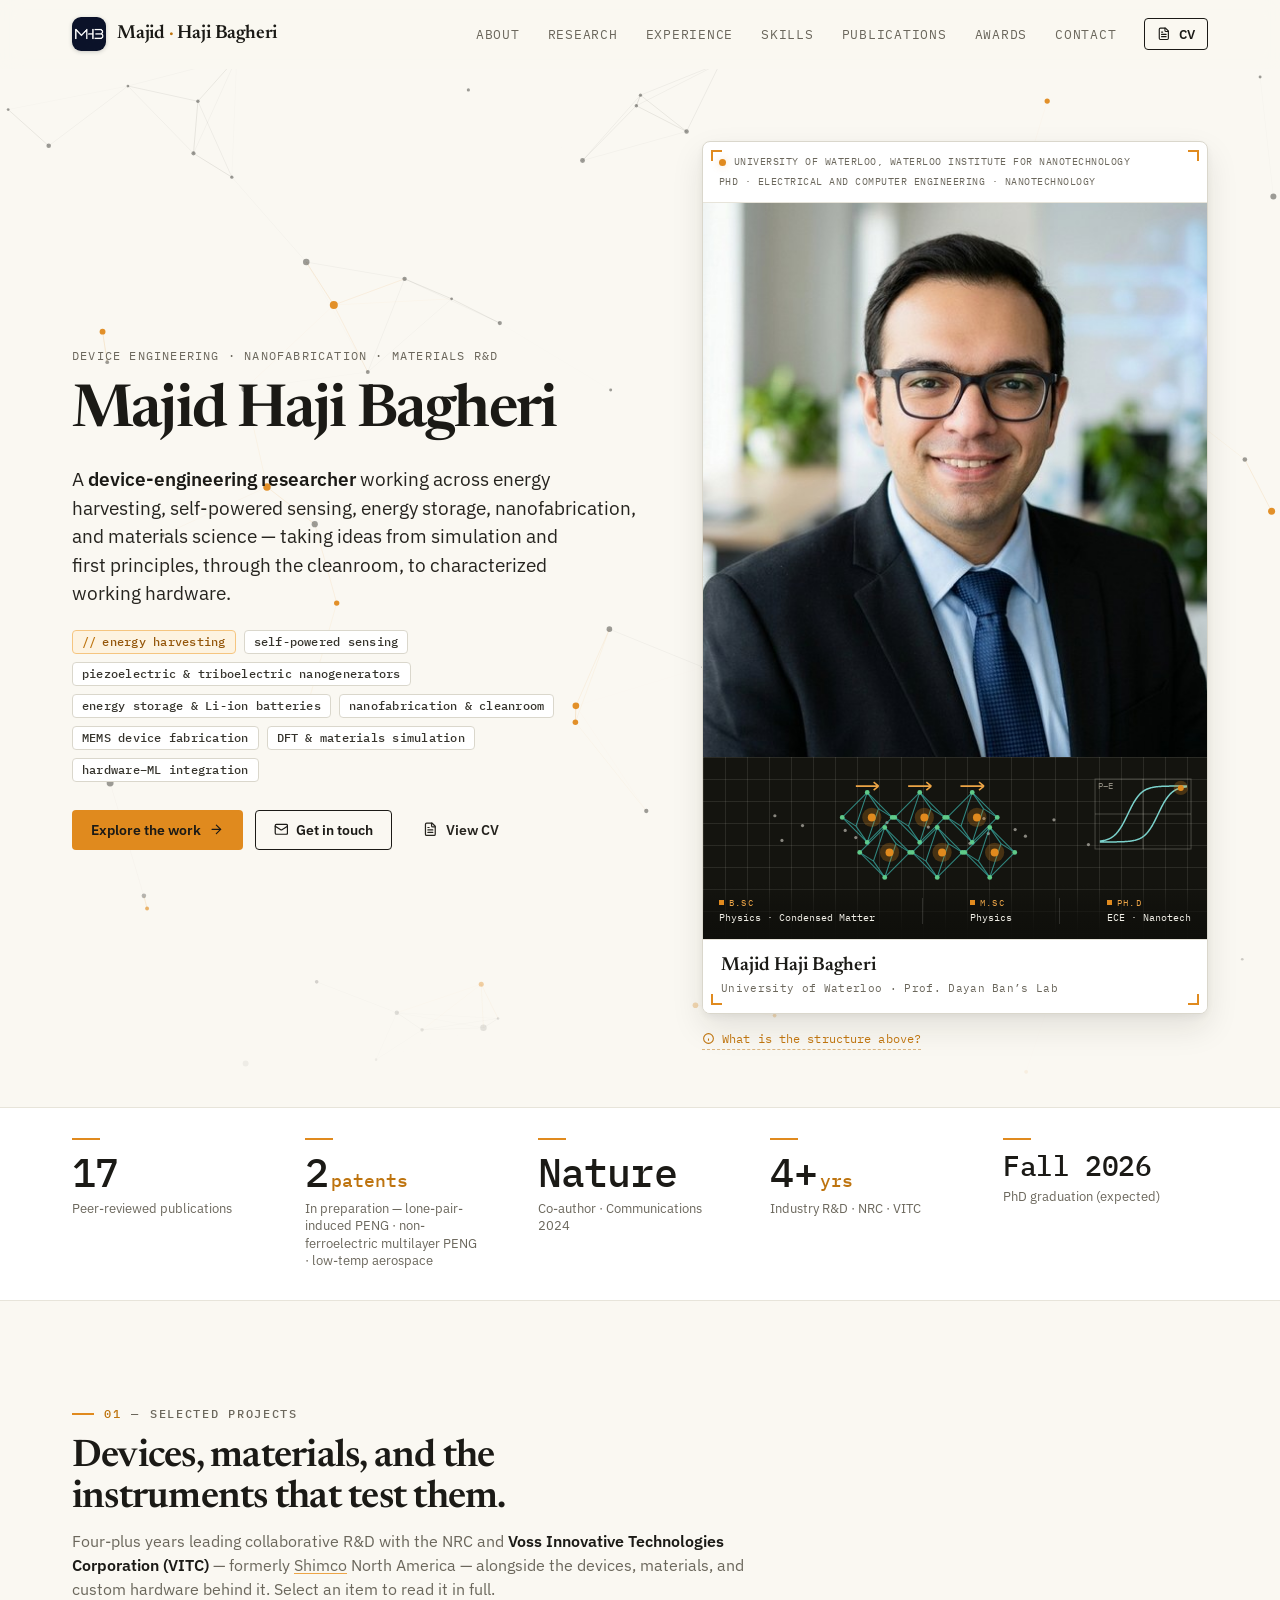
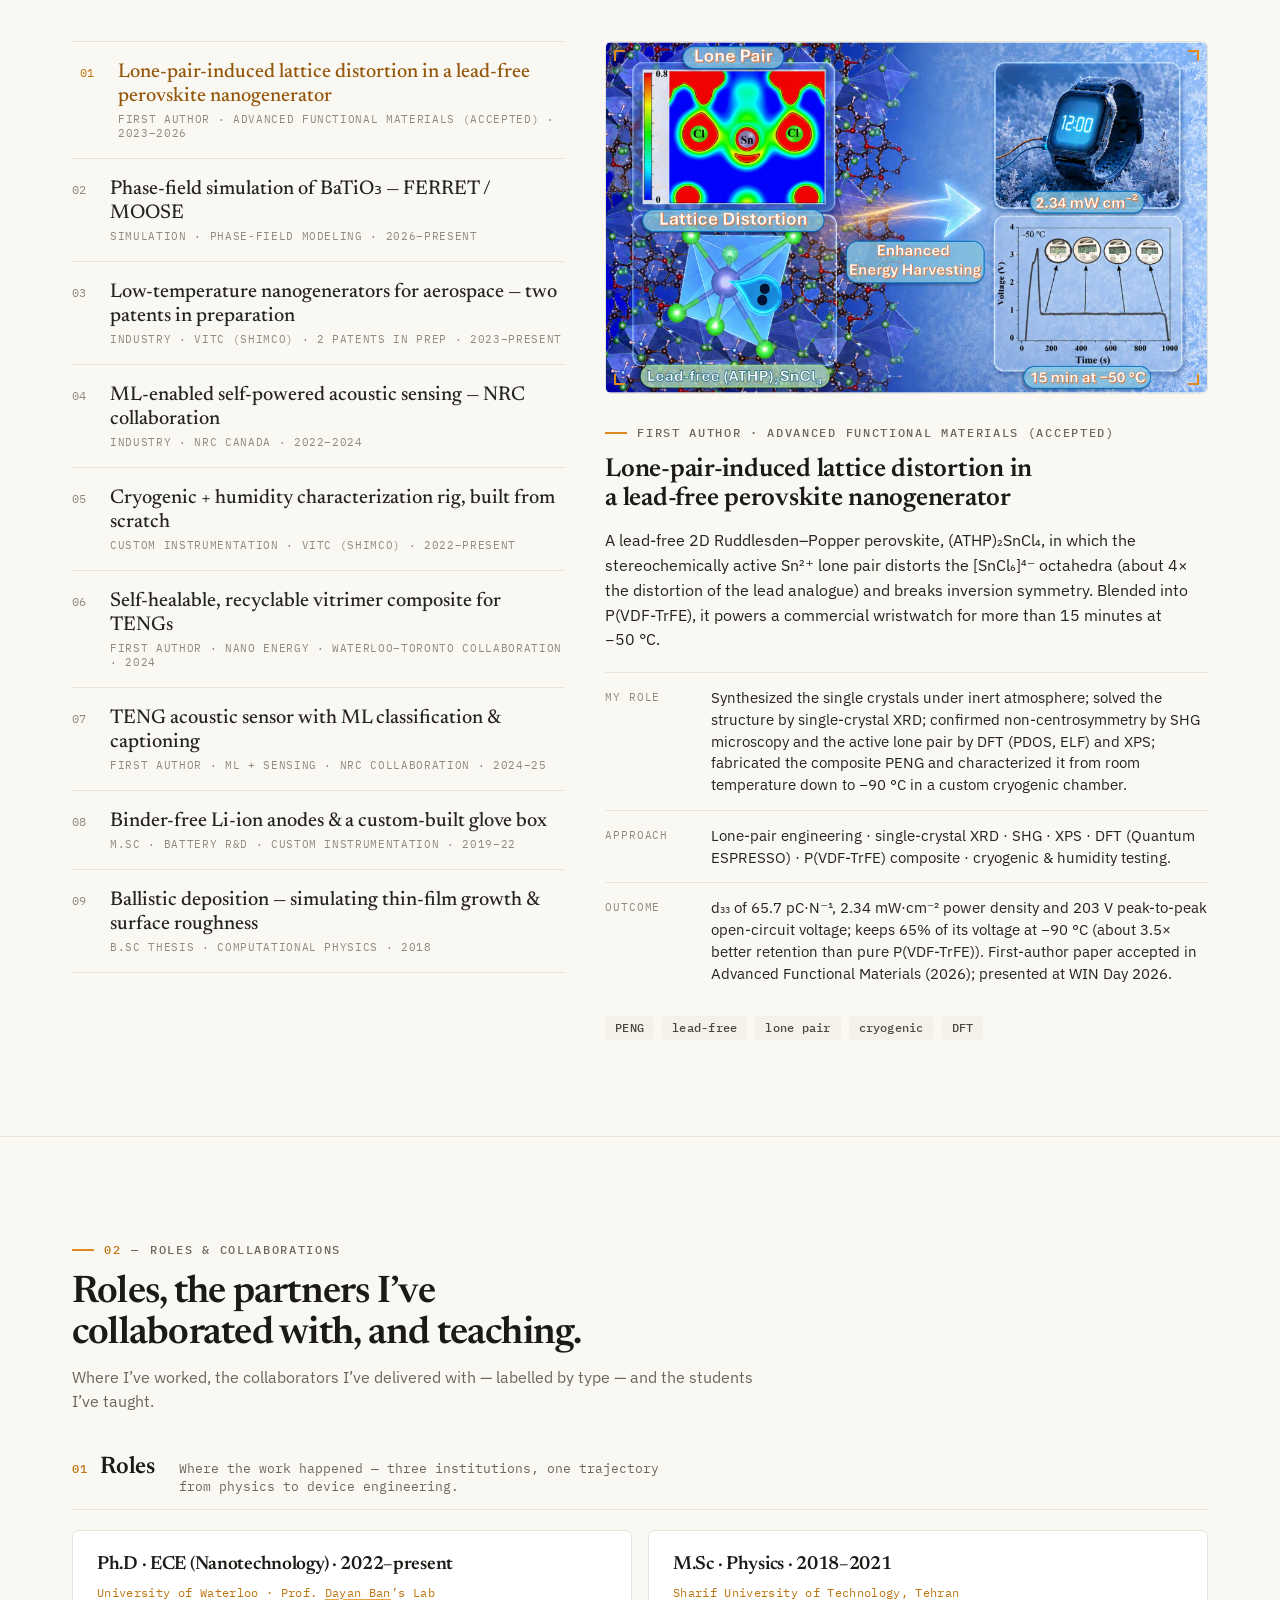
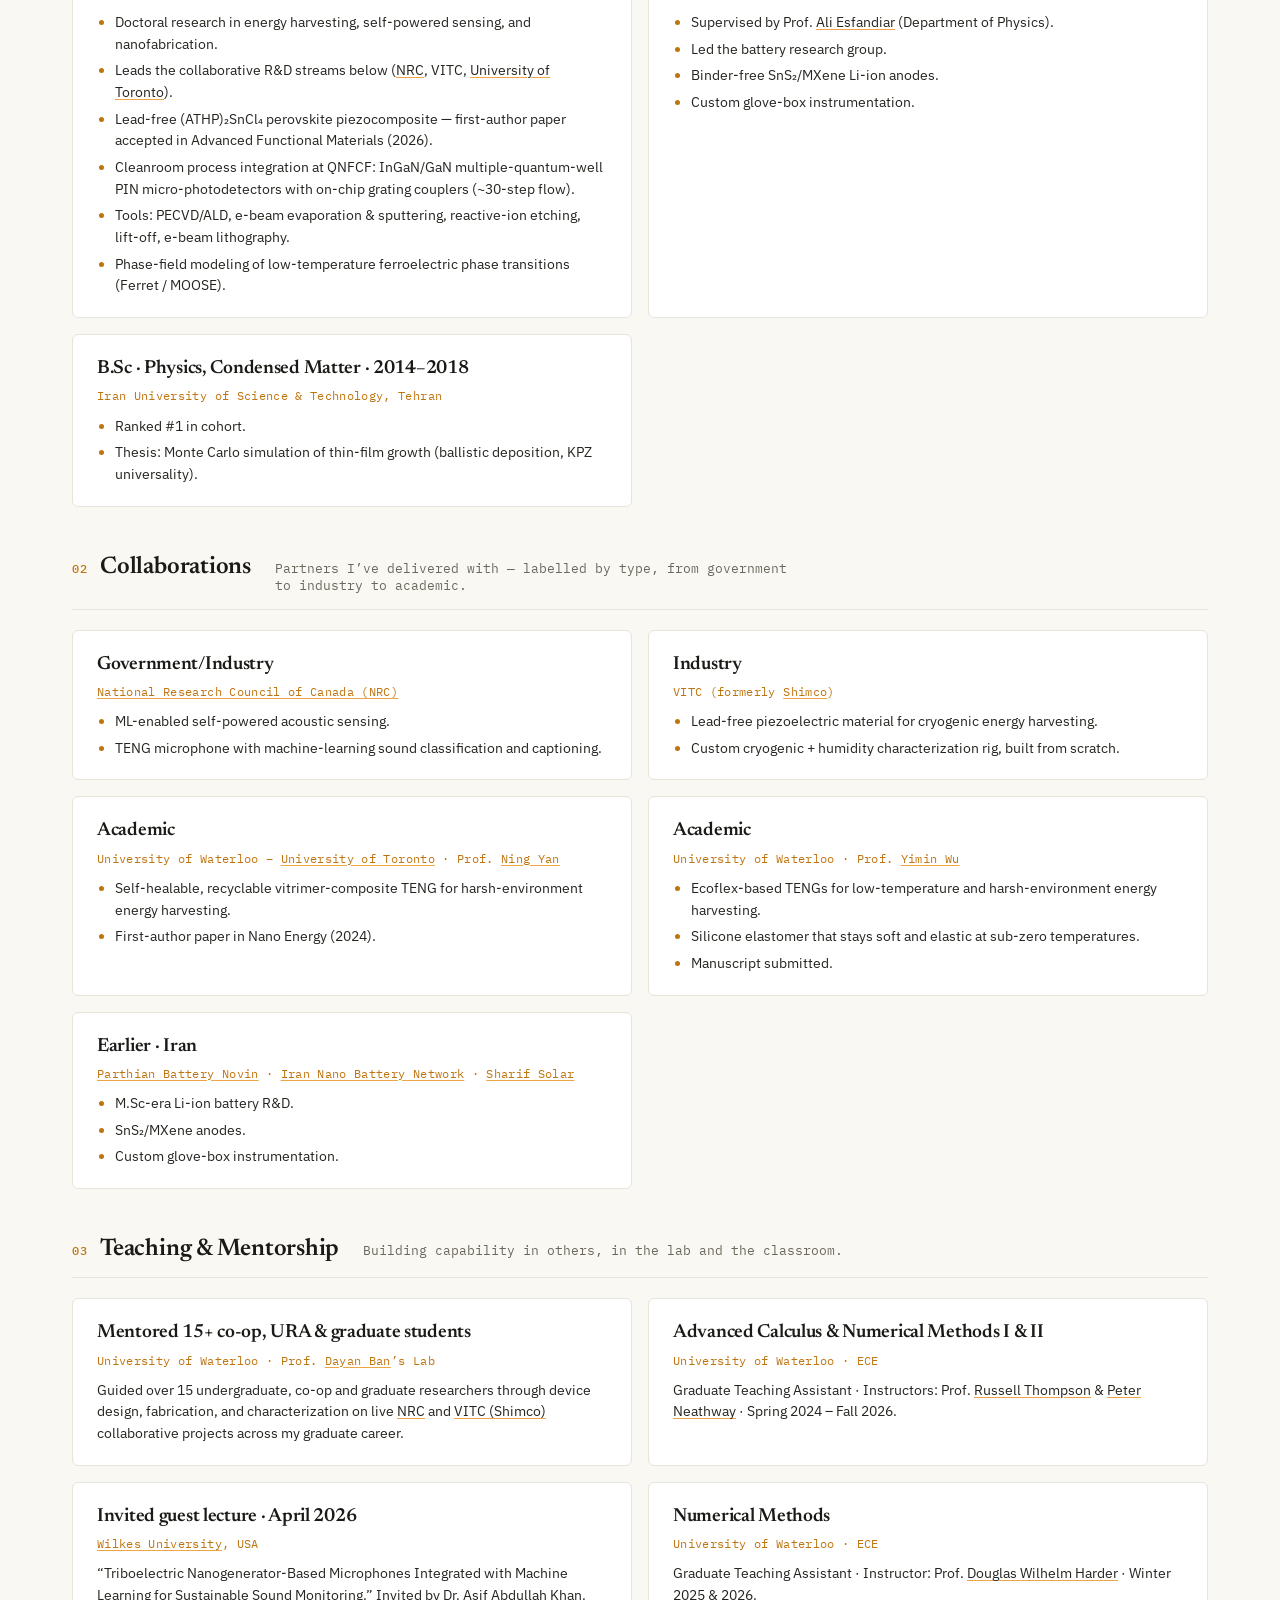
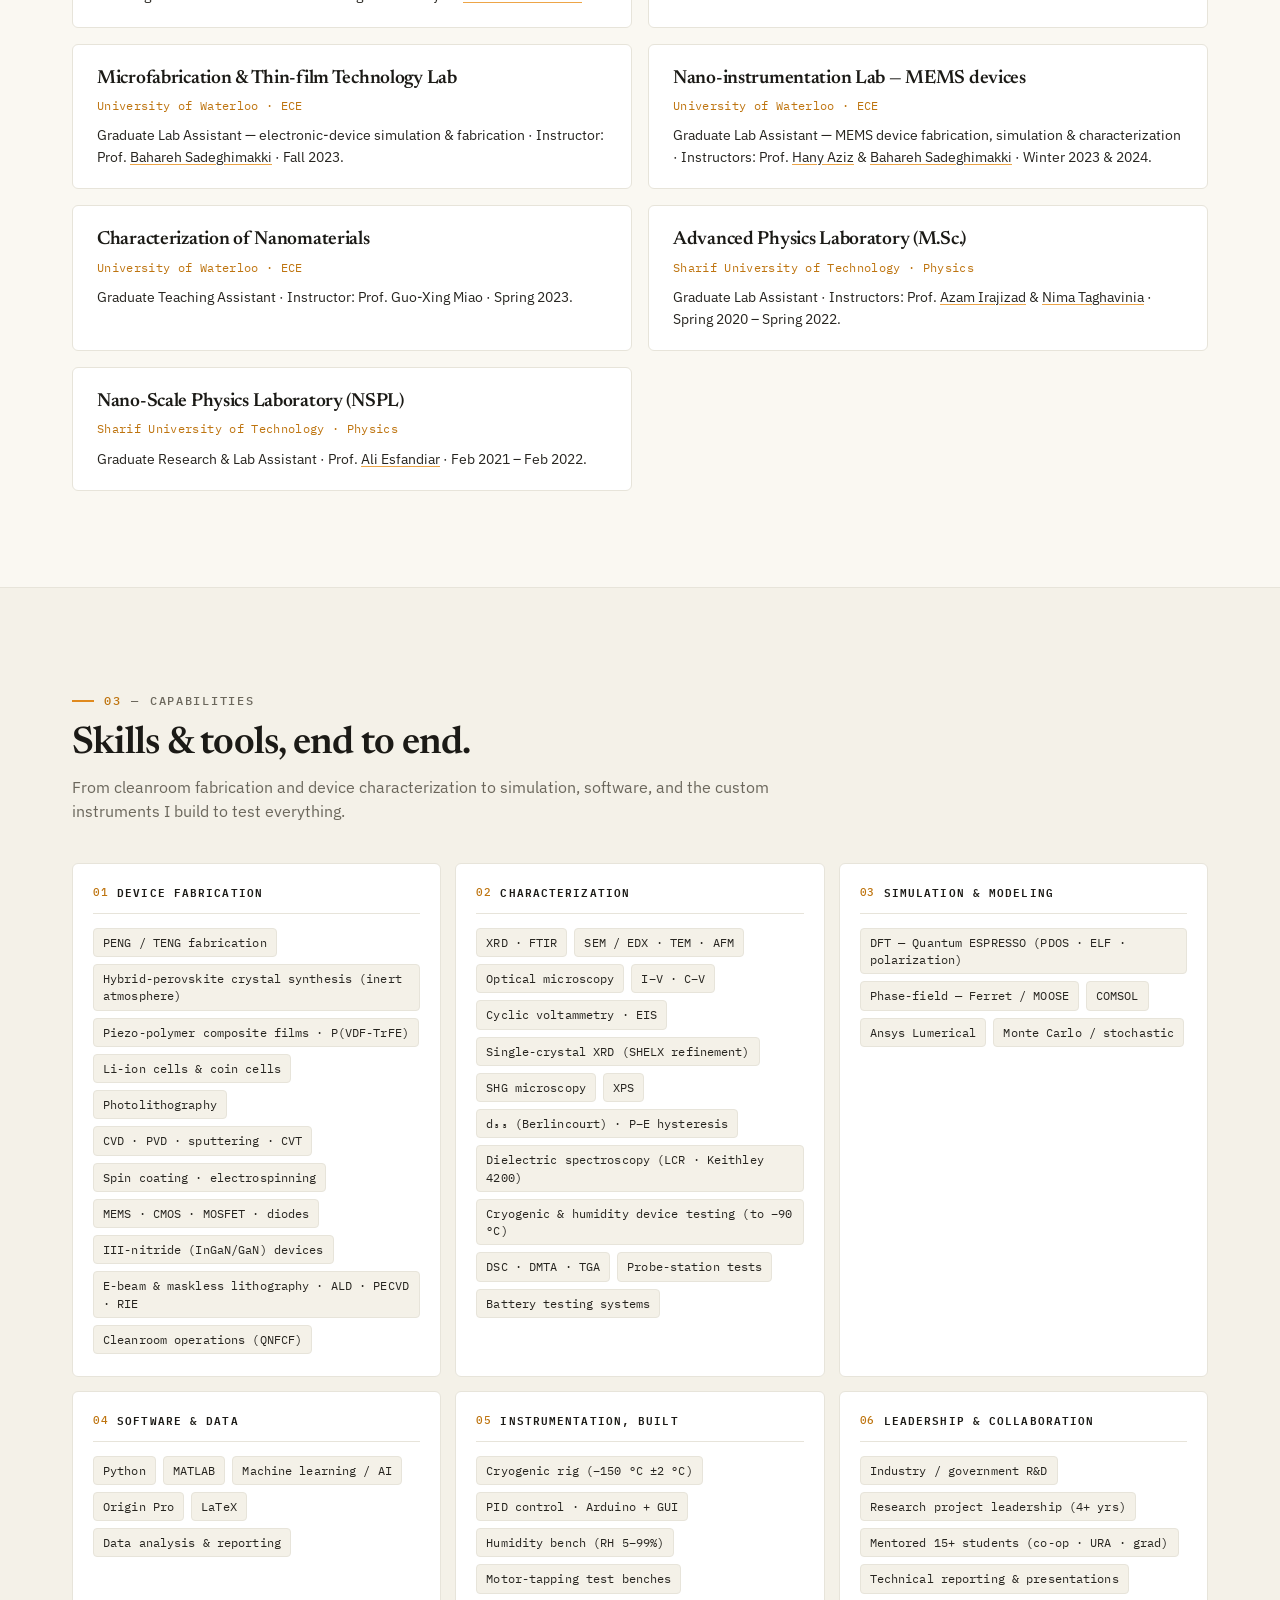
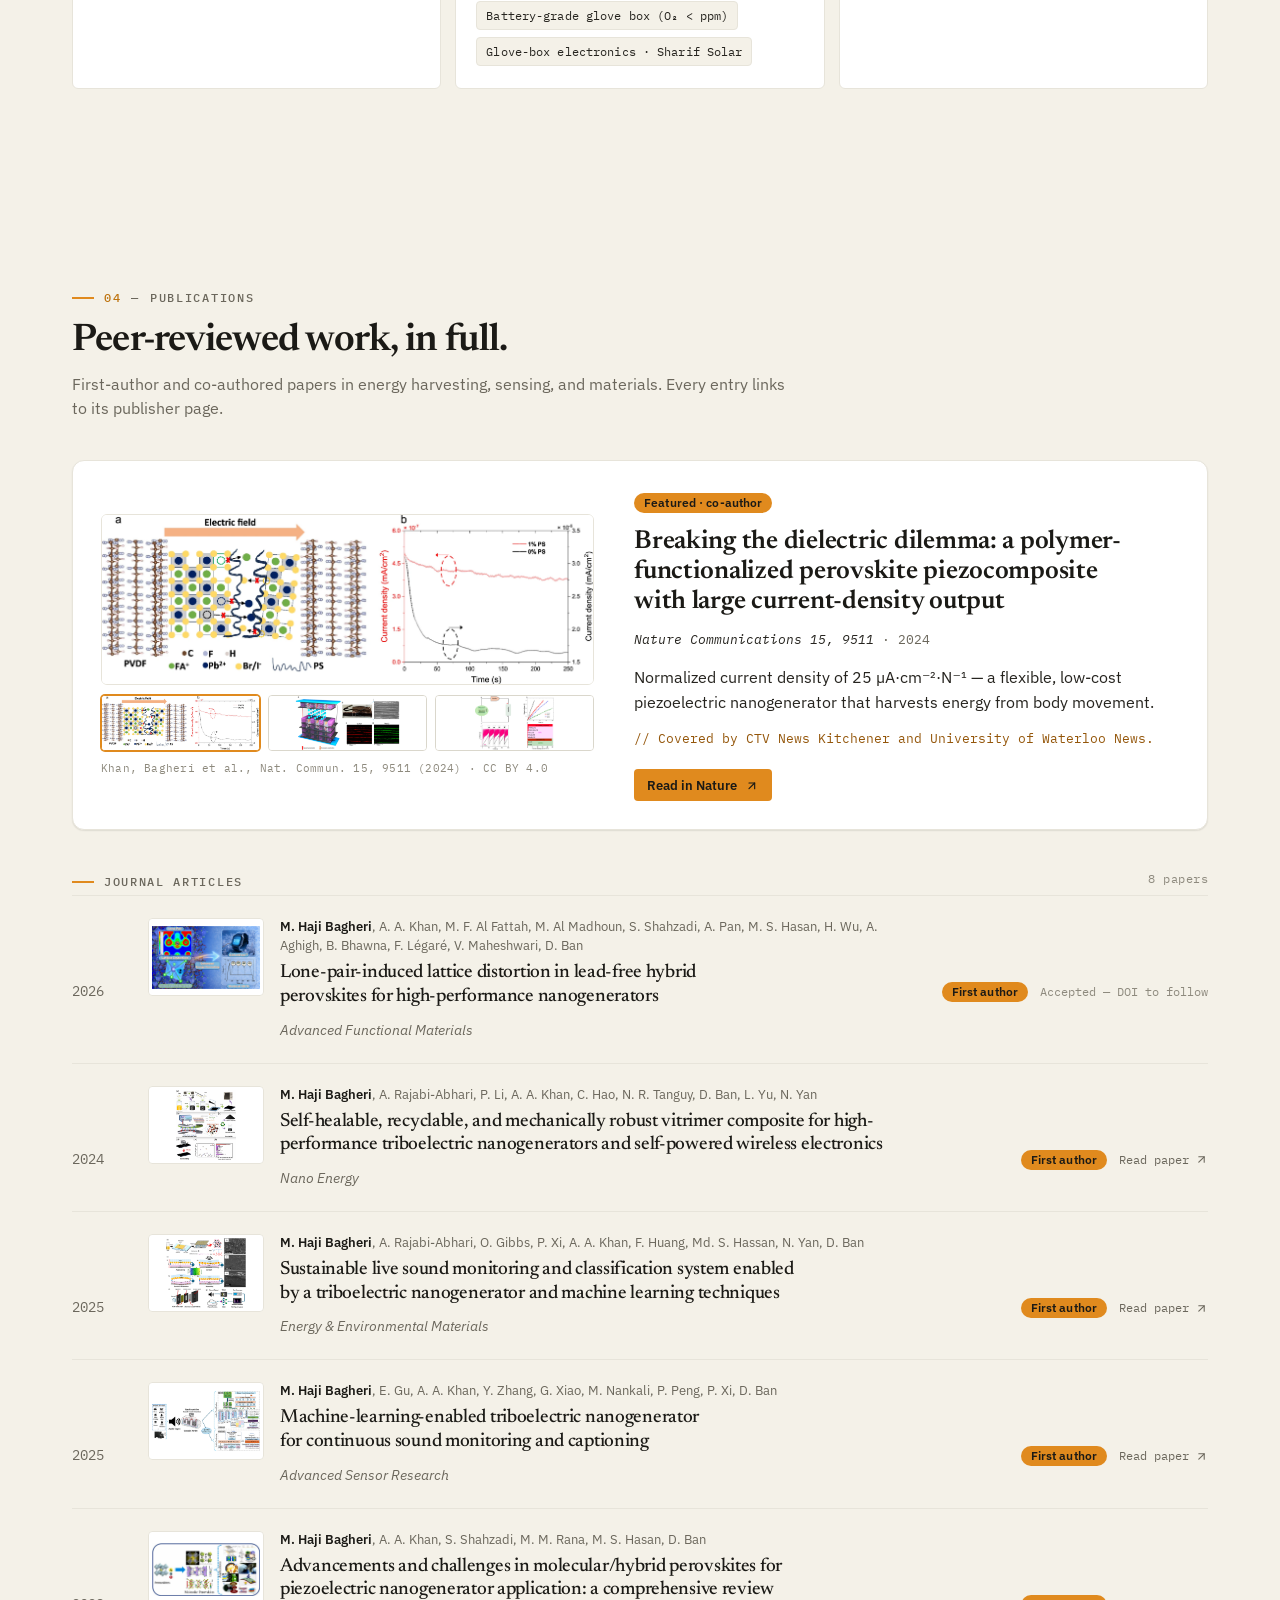
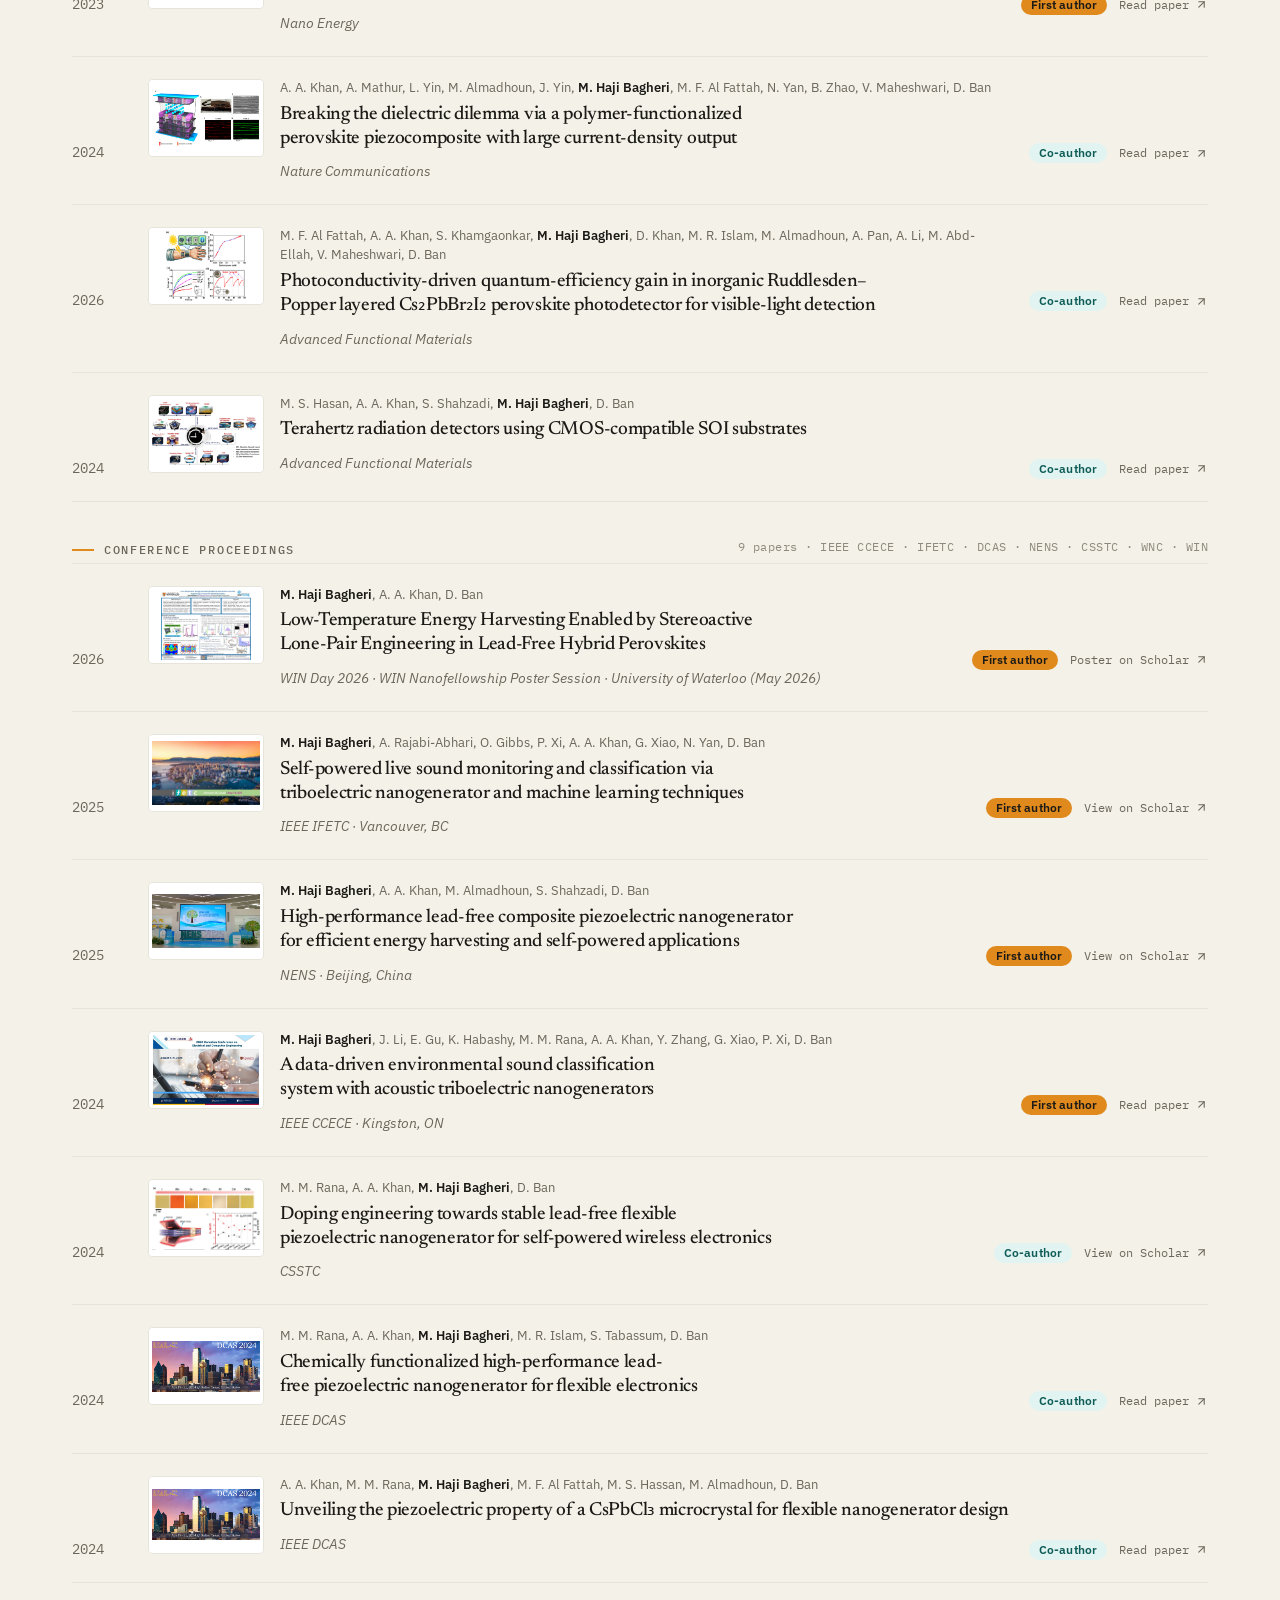
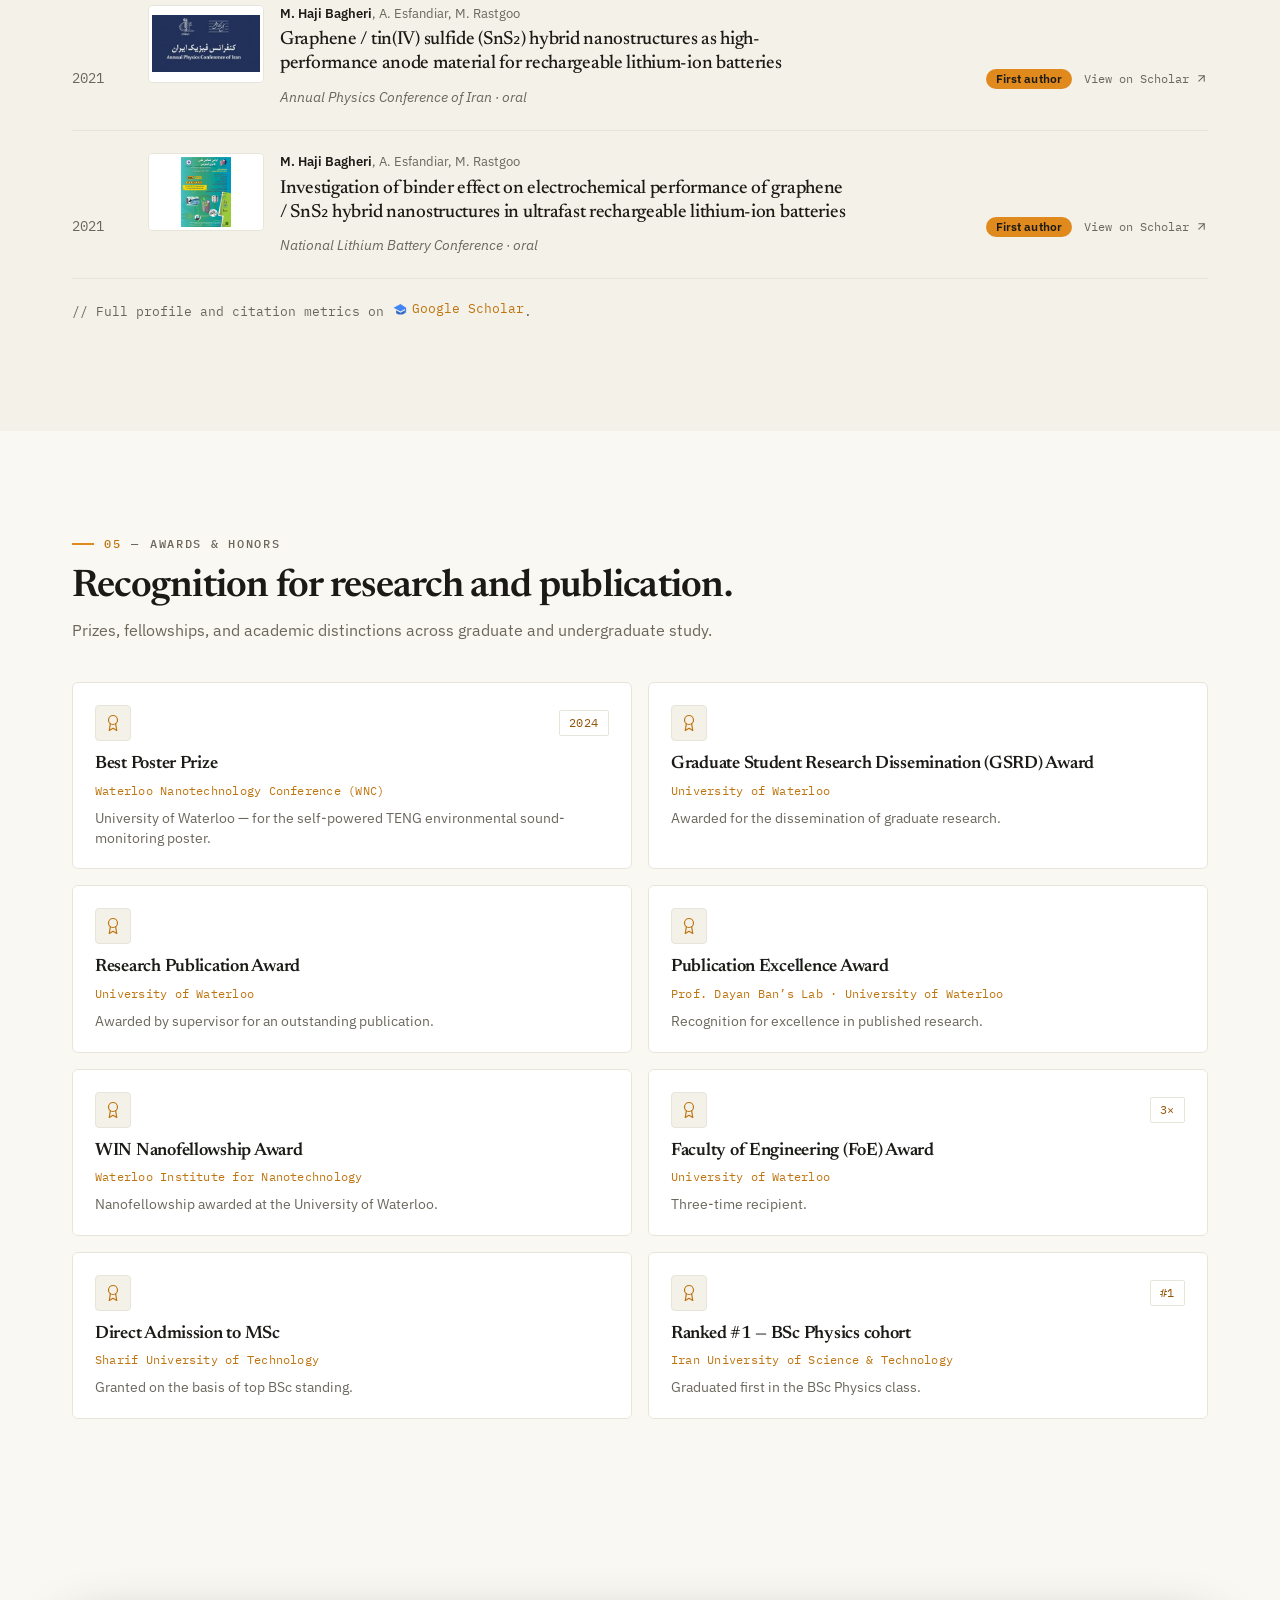
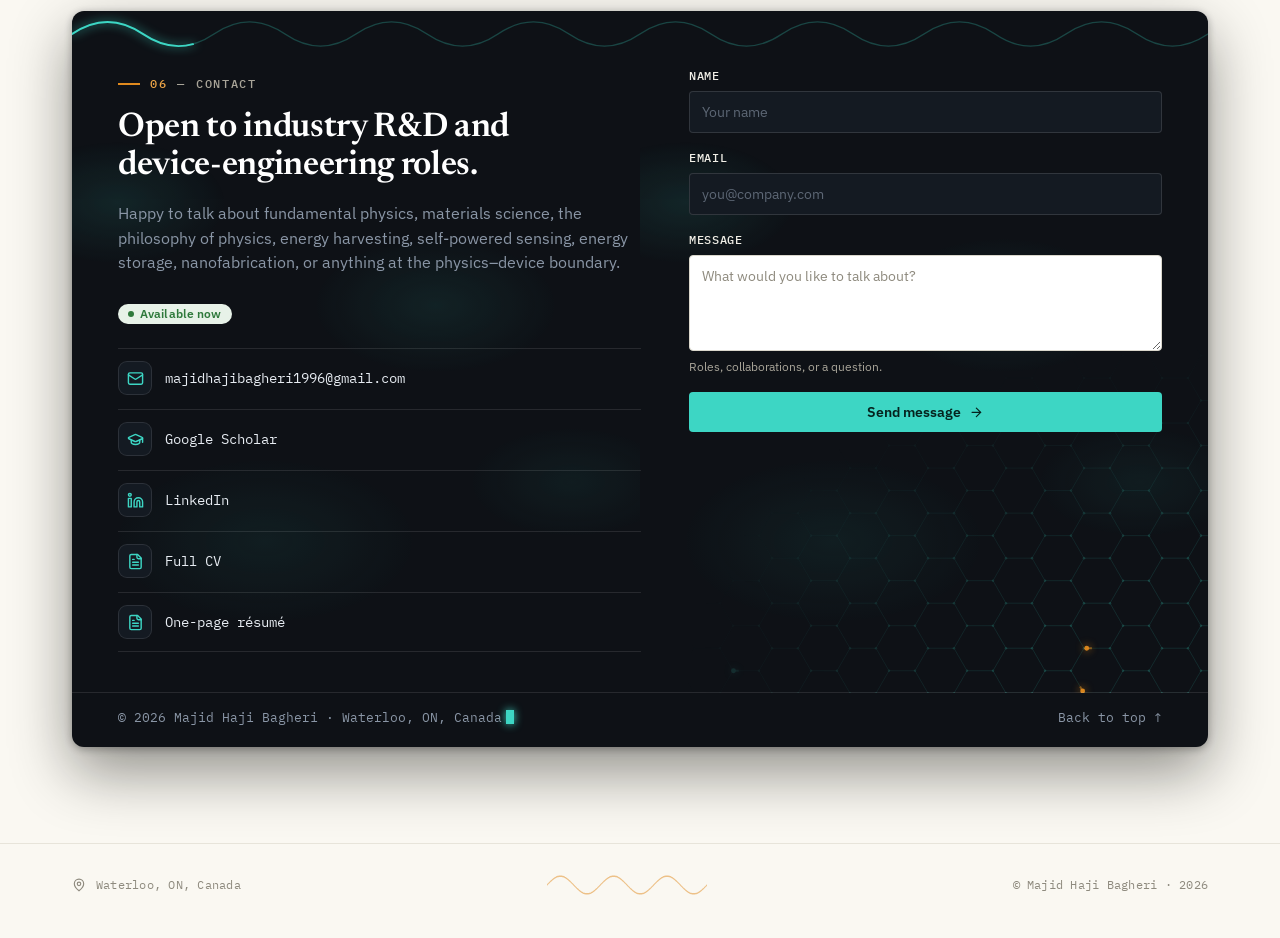
==== commit 98cee5cf: "Add figure and caption to the CSSTC doping-engineering entry Co-Authored-By: Claude Opus 5.5 <norepl" ====
--- a/index.html
+++ b/index.html
@@ -3204,7 +3204,7 @@
     { authors: '**M. Haji Bagheri**, A. Rajabi-Abhari, O. Gibbs, P. Xi, A. A. Khan, G. Xiao, N. Yan, D. Ban', title: 'Self-powered live sound monitoring and classification via triboelectric nanogenerator and machine learning techniques', venue: 'IEEE IFETC · Vancouver, BC', year: '2025', href: 'https://scholar.google.com/citations?view_op=view_citation&hl=en&user=2ZuanigAAAAJ&sortby=pubdate&citation_for_view=2ZuanigAAAAJ:TFP_iSt0sucC', linkLabel: 'View on Scholar', role: 'first', img: 'assets/figures/papers/008.jpg', cap: 'FIG. 008 — IEEE IFETC 2025 · Vancouver, BC' },
     { authors: '**M. Haji Bagheri**, A. A. Khan, M. Almadhoun, S. Shahzadi, D. Ban', title: 'High-performance lead-free composite piezoelectric nanogenerator for efficient energy harvesting and self-powered applications', venue: 'NENS · Beijing, China', year: '2025', href: 'https://scholar.google.com/citations?view_op=view_citation&hl=en&user=2ZuanigAAAAJ&sortby=pubdate&citation_for_view=2ZuanigAAAAJ:bEWYMUwI8FkC', linkLabel: 'View on Scholar', role: 'first', img: 'assets/figures/papers/009.jpg', cap: 'FIG. 009 — NENS 2025 · Beijing, China' },
     { authors: '**M. Haji Bagheri**, J. Li, E. Gu, K. Habashy, M. M. Rana, A. A. Khan, Y. Zhang, G. Xiao, P. Xi, D. Ban', title: 'A data-driven environmental sound classification system with acoustic triboelectric nanogenerators', venue: 'IEEE CCECE · Kingston, ON', year: '2024', role: 'first', href: 'https://doi.org/10.1109/CCECE59415.2024.10667121', img: 'assets/figures/papers/010.jpg', cap: 'FIG. 010 — IEEE CCECE 2024 · Kingston, ON' },
-    { authors: 'M. M. Rana, A. A. Khan, **M. Haji Bagheri**, D. Ban', title: 'Doping engineering towards stable lead-free flexible piezoelectric nanogenerator for self-powered wireless electronics', venue: 'CSSTC', year: '2024', href: 'https://scholar.google.com/citations?view_op=view_citation&hl=en&user=2ZuanigAAAAJ&sortby=pubdate&citation_for_view=2ZuanigAAAAJ:hC7cP41nSMkC', linkLabel: 'View on Scholar', role: 'co' },
+    { authors: 'M. M. Rana, A. A. Khan, **M. Haji Bagheri**, D. Ban', title: 'Doping engineering towards stable lead-free flexible piezoelectric nanogenerator for self-powered wireless electronics', venue: 'CSSTC', year: '2024', href: 'https://scholar.google.com/citations?view_op=view_citation&hl=en&user=2ZuanigAAAAJ&sortby=pubdate&citation_for_view=2ZuanigAAAAJ:hC7cP41nSMkC', linkLabel: 'View on Scholar', role: 'co', img: 'assets/figures/papers/019.webp', cap: 'Mechanical energy scavenging applications. a) Photograph of the composite films made with CsPbI₃, CsPbBr₂I, CsPbBr₃, Cs₂PbBr₂I₂, CsPbCl₃, CsPbCl₂I, and CsPbCl₂Br. b) Schematic of the piezoelectric energy harvester. c) Measured d₃₃ and g₃₃ of the composite films.' },
     { authors: 'M. M. Rana, A. A. Khan, **M. Haji Bagheri**, M. R. Islam, S. Tabassum, D. Ban', title: 'Chemically functionalized high-performance lead-free piezoelectric nanogenerator for flexible electronics', venue: 'IEEE DCAS', year: '2024', href: 'https://ieeexplore.ieee.org/abstract/document/10539914/', role: 'co', img: 'assets/figures/papers/011.png', cap: 'FIG. 011 — IEEE DCAS 2024' },
     { authors: 'A. A. Khan, M. M. Rana, **M. Haji Bagheri**, M. F. Al Fattah, M. S. Hassan, M. Almadhoun, D. Ban', title: 'Unveiling the piezoelectric property of a CsPbCl₃ microcrystal for flexible nanogenerator design', venue: 'IEEE DCAS', year: '2024', role: 'co', href: 'https://doi.org/10.1109/DCAS61159.2024.10539885', img: 'assets/figures/papers/011.png', cap: 'FIG. 011 — IEEE DCAS 2024' },
     { authors: '**M. Haji Bagheri**, A. Esfandiar, M. Rastgoo', title: 'Graphene / tin(IV) sulfide (SnS₂) hybrid nanostructures as high-performance anode material for rechargeable lithium-ion batteries', venue: 'Annual Physics Conference of Iran · oral', year: '2021', href: 'https://scholar.google.com/citations?view_op=view_citation&hl=en&user=2ZuanigAAAAJ&sortby=pubdate&citation_for_view=2ZuanigAAAAJ:-f6ydRqryjwC', linkLabel: 'View on Scholar', role: 'first', status: 'Oral presentation', img: 'assets/figures/papers/012.jpg', cap: 'FIG. 012 — Annual Physics Conference of Iran 2021' },
